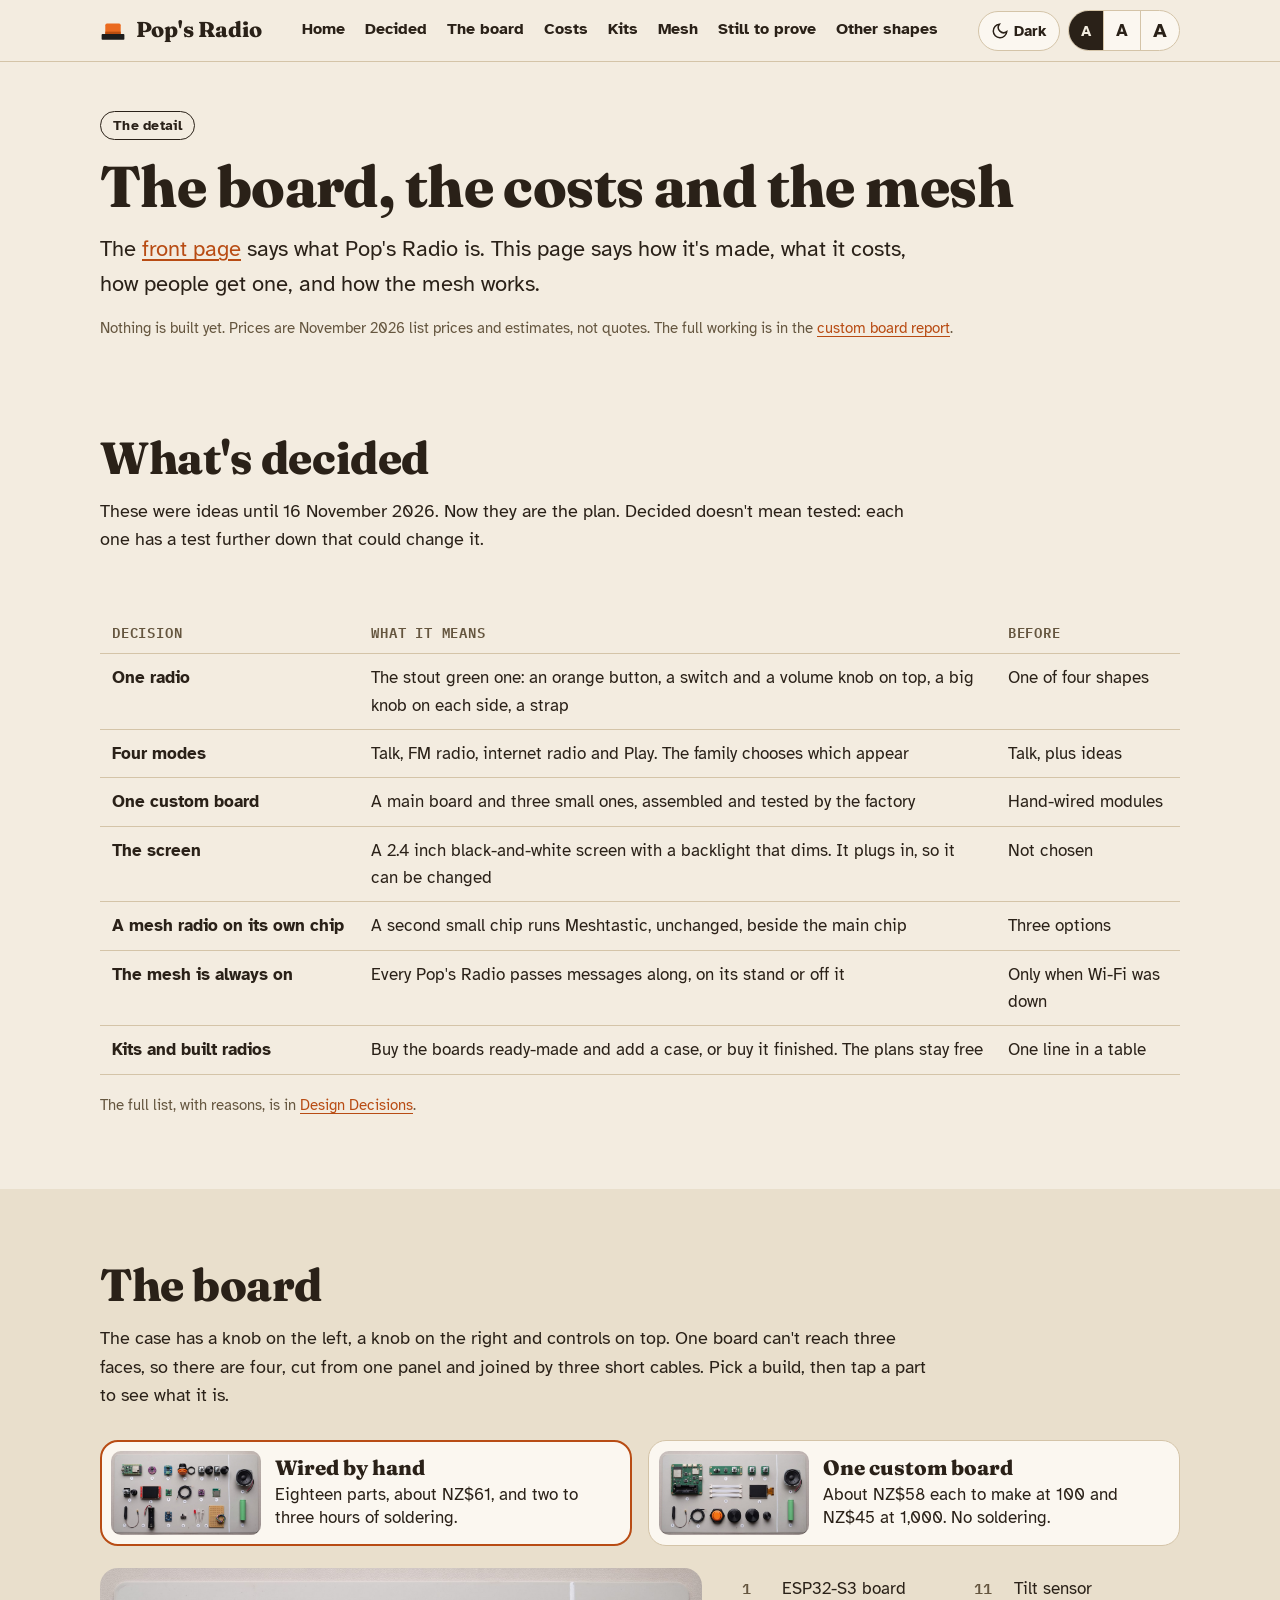
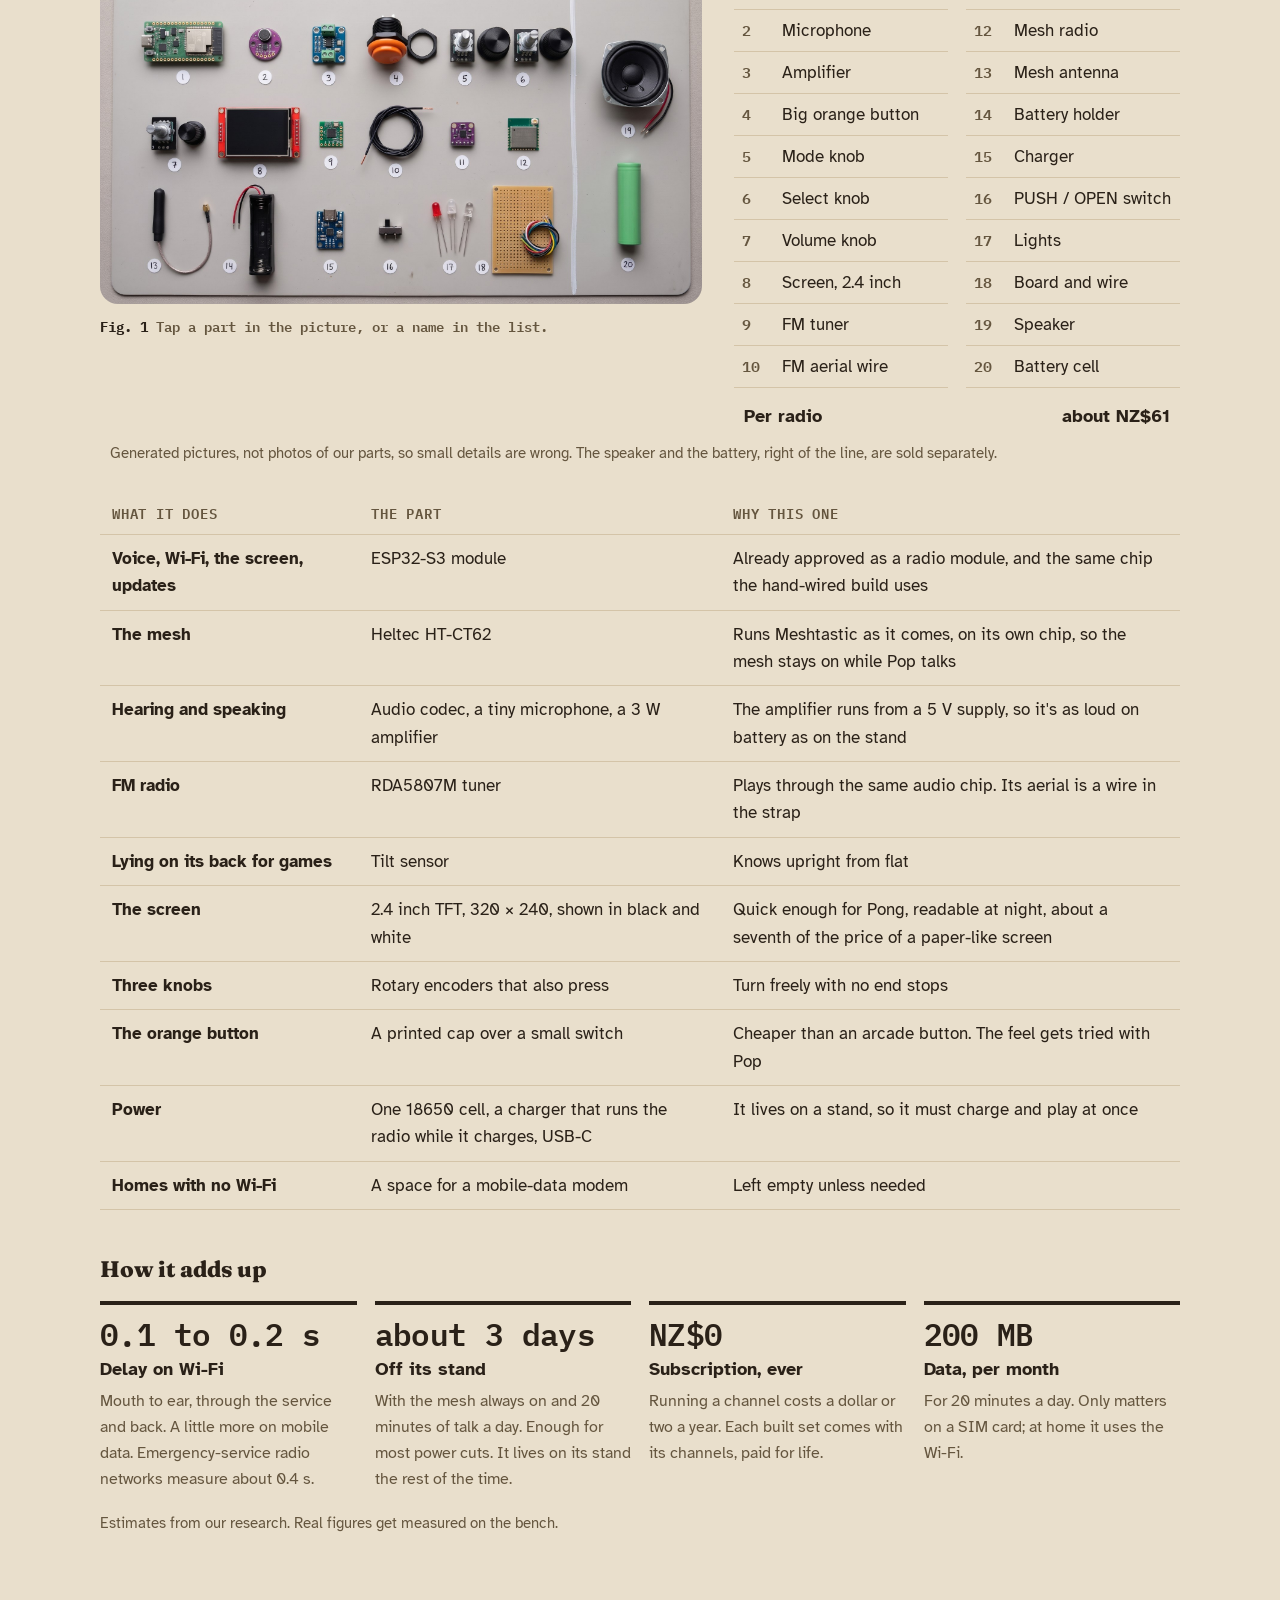
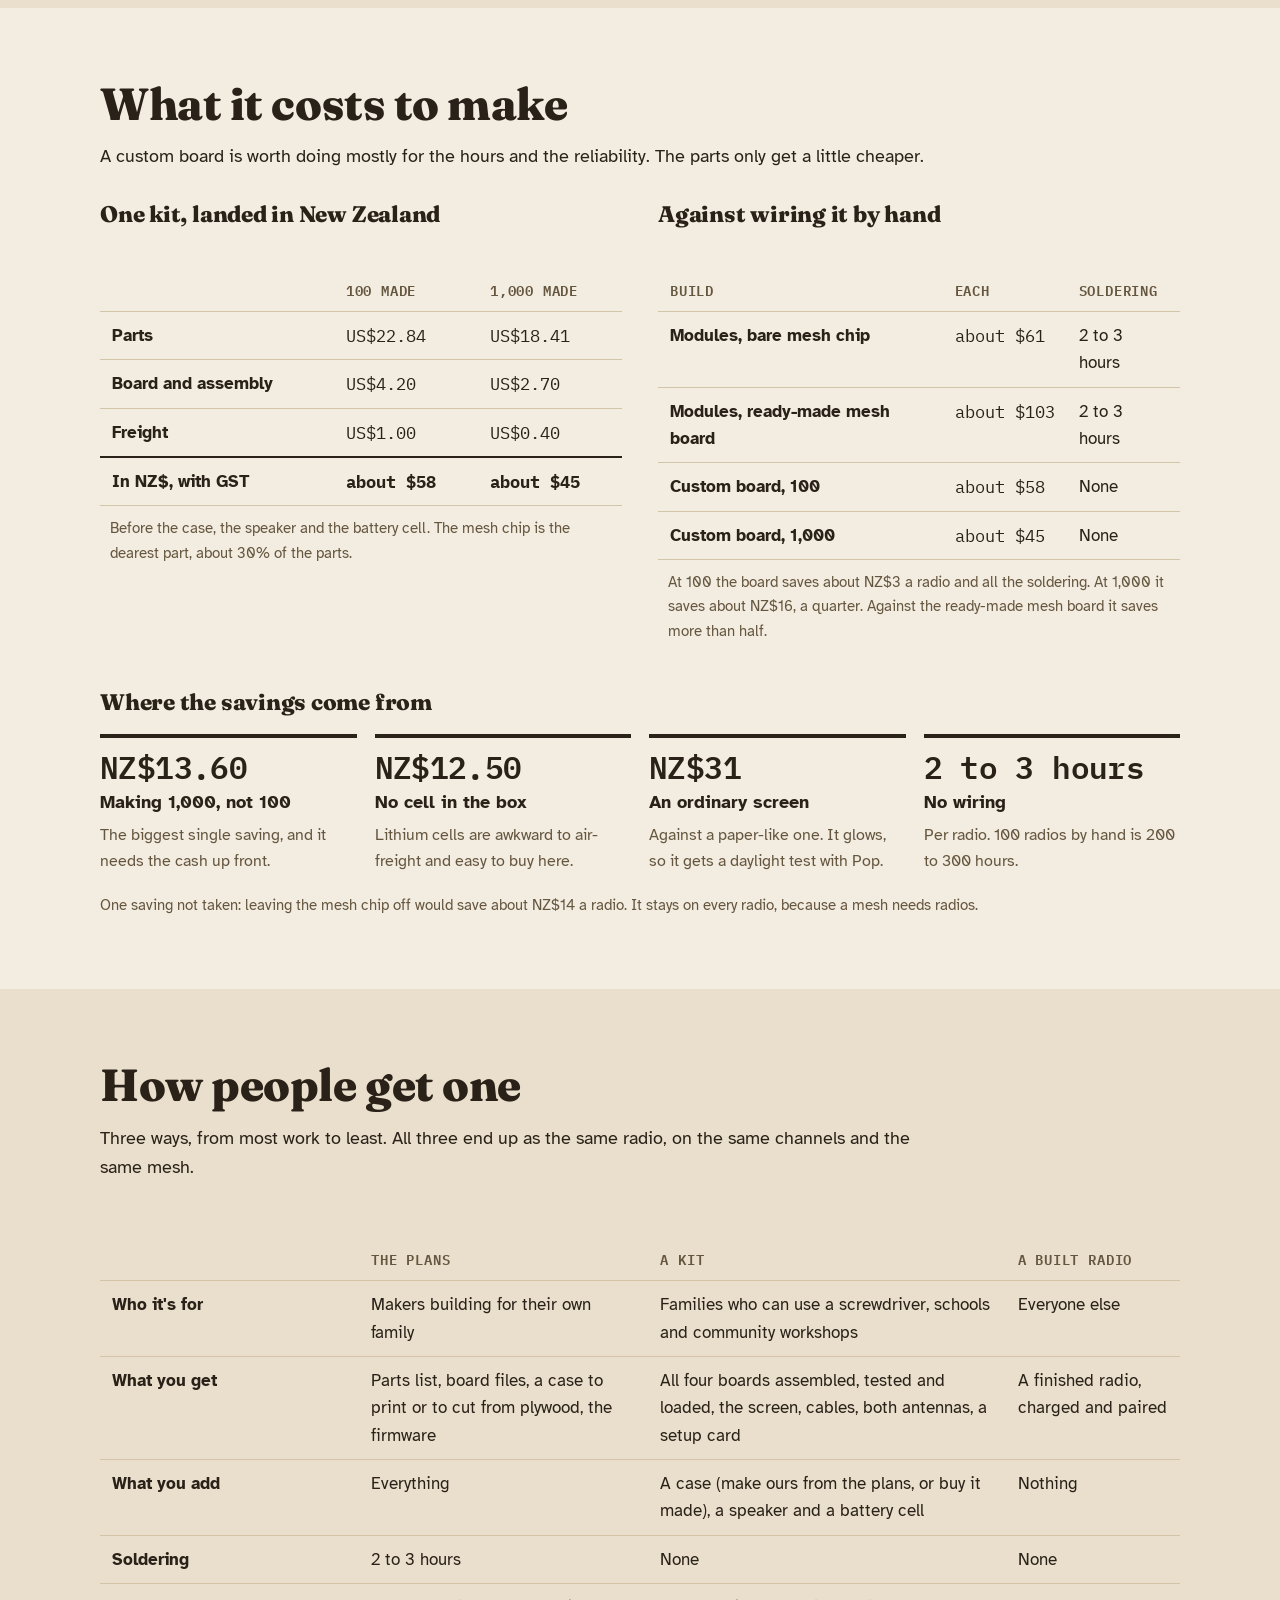
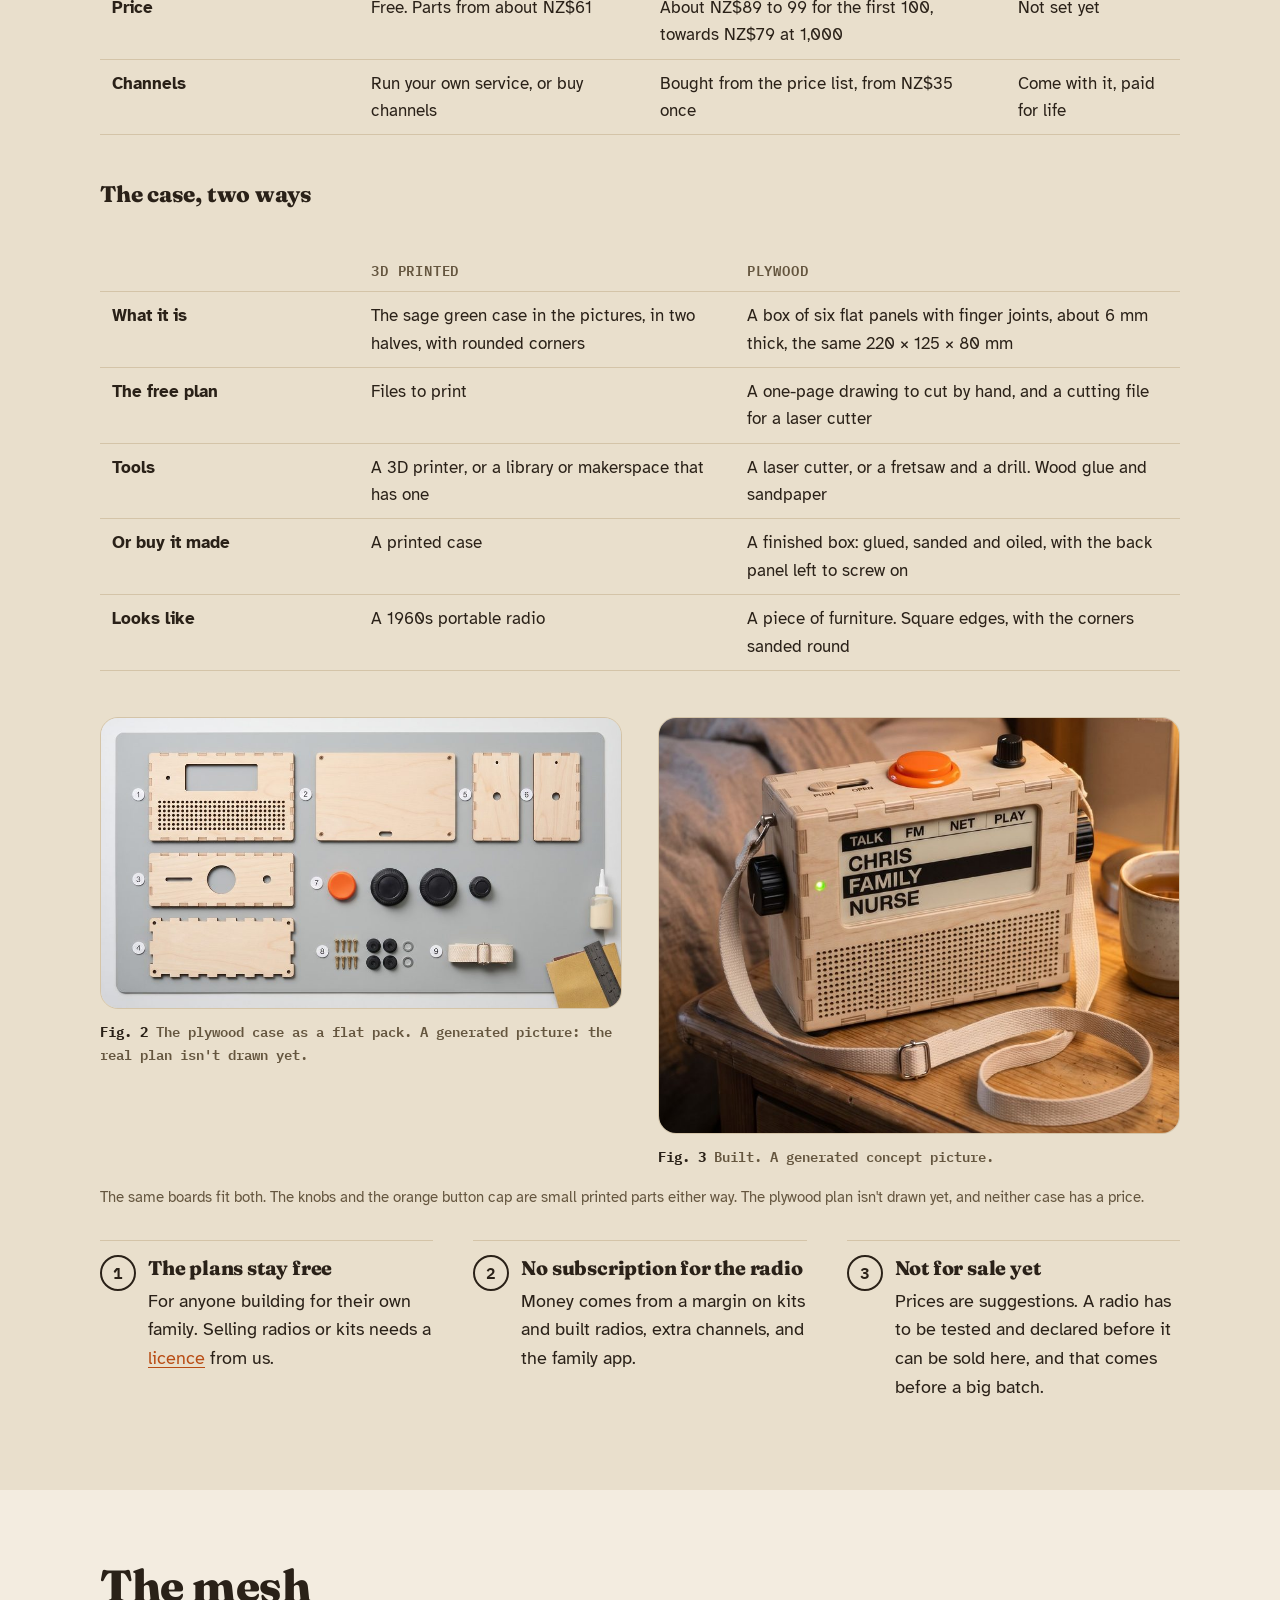
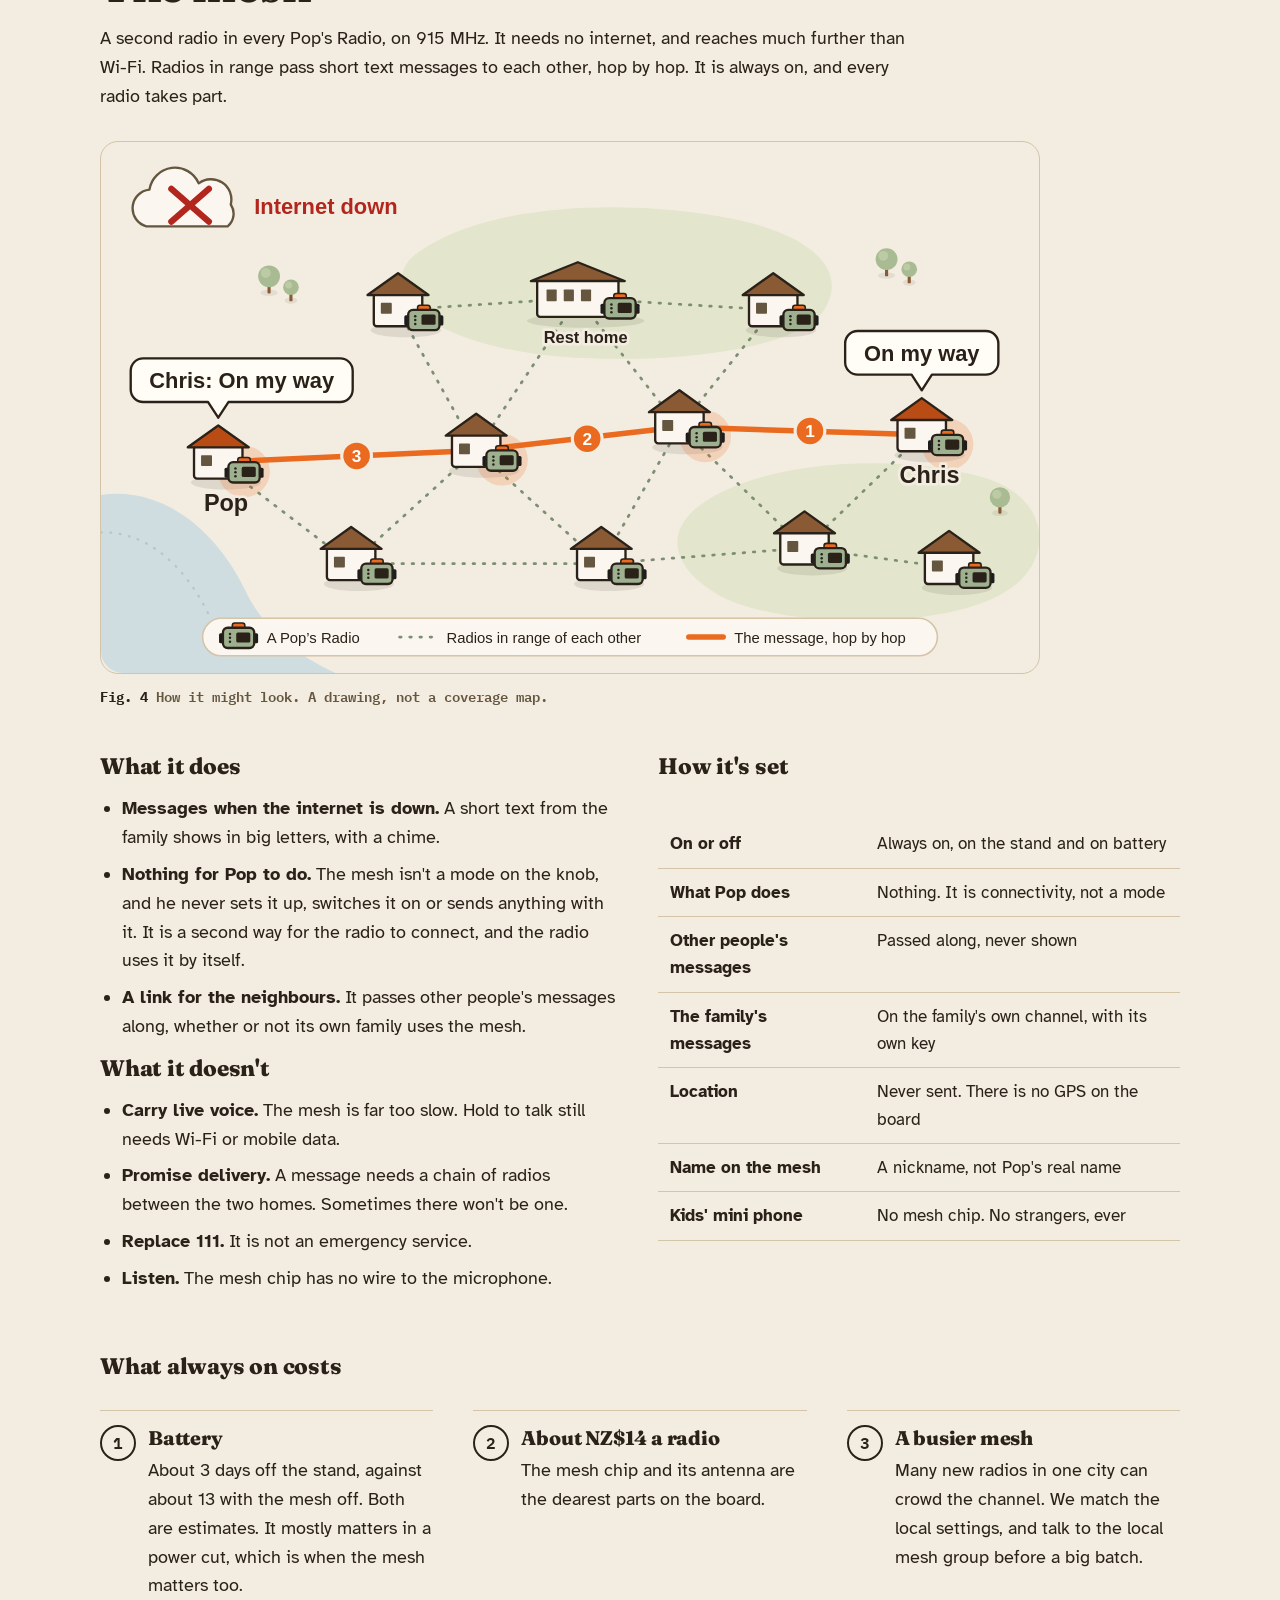
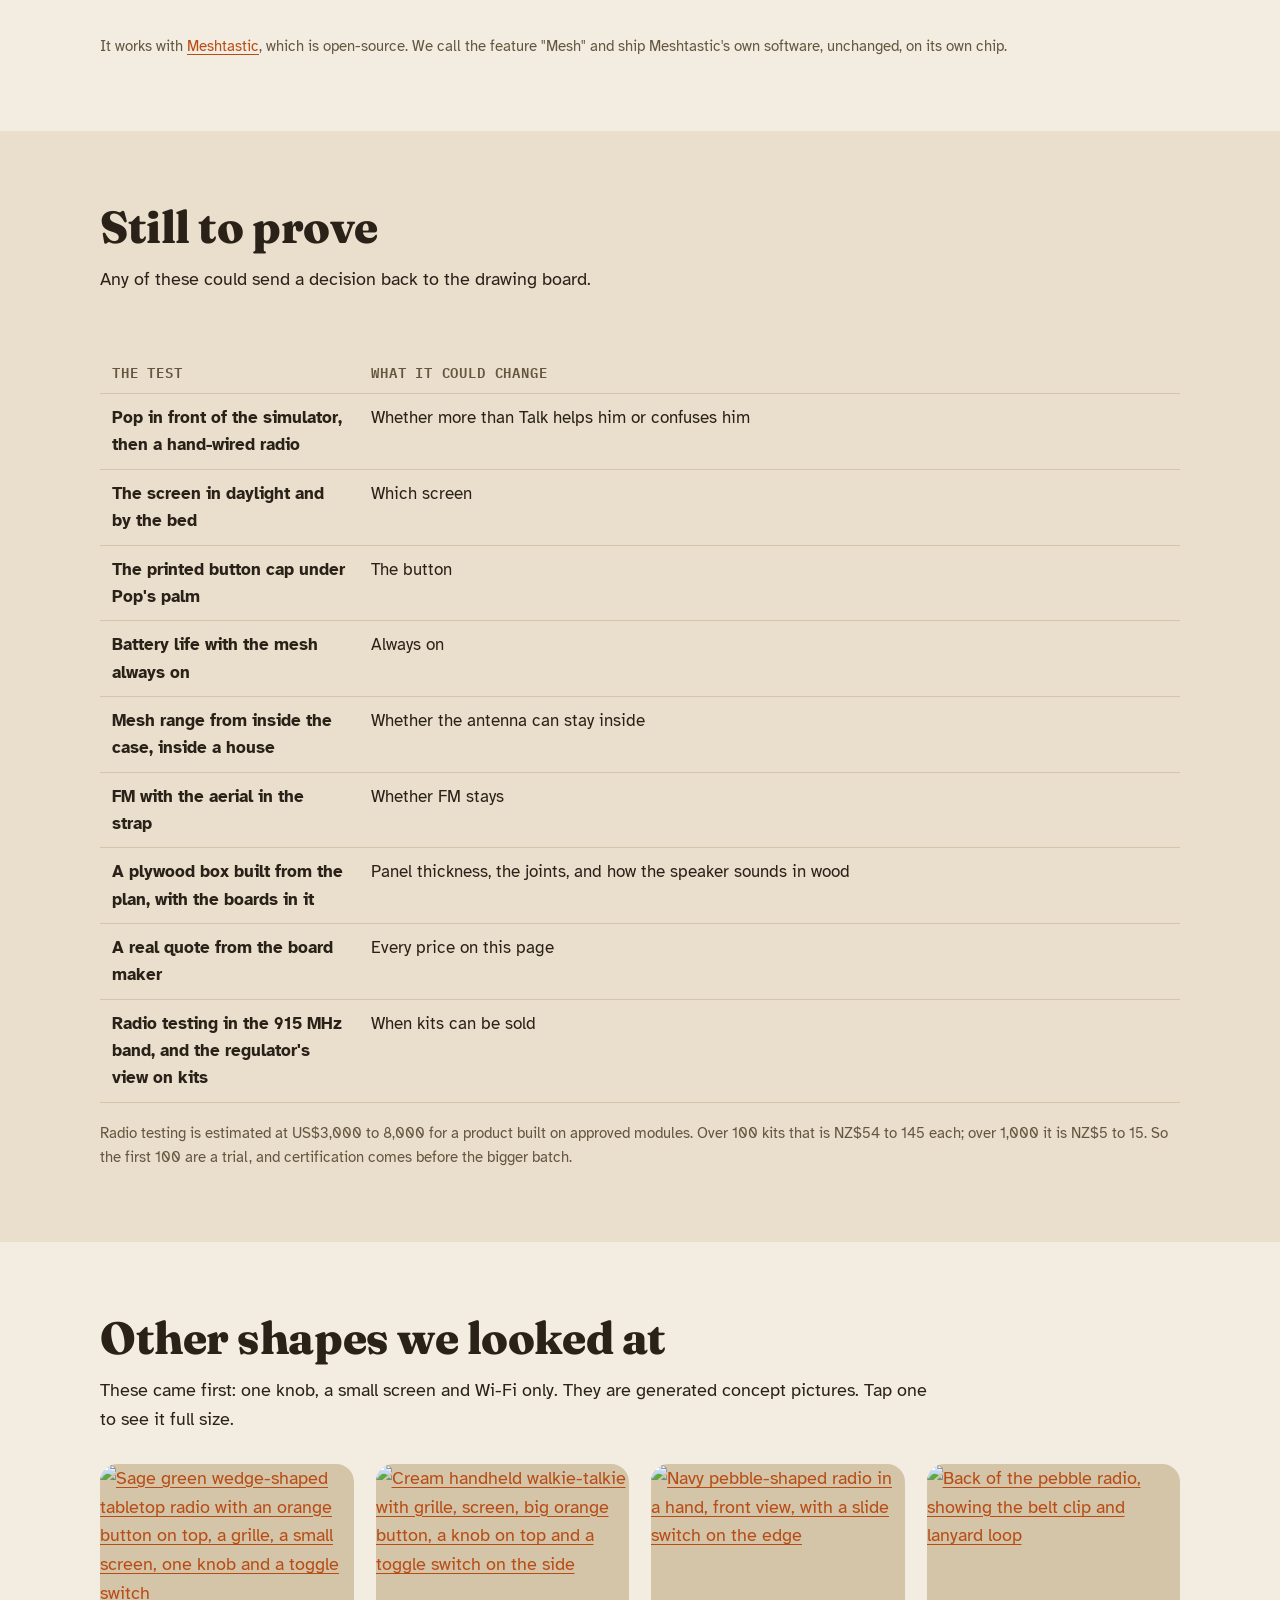
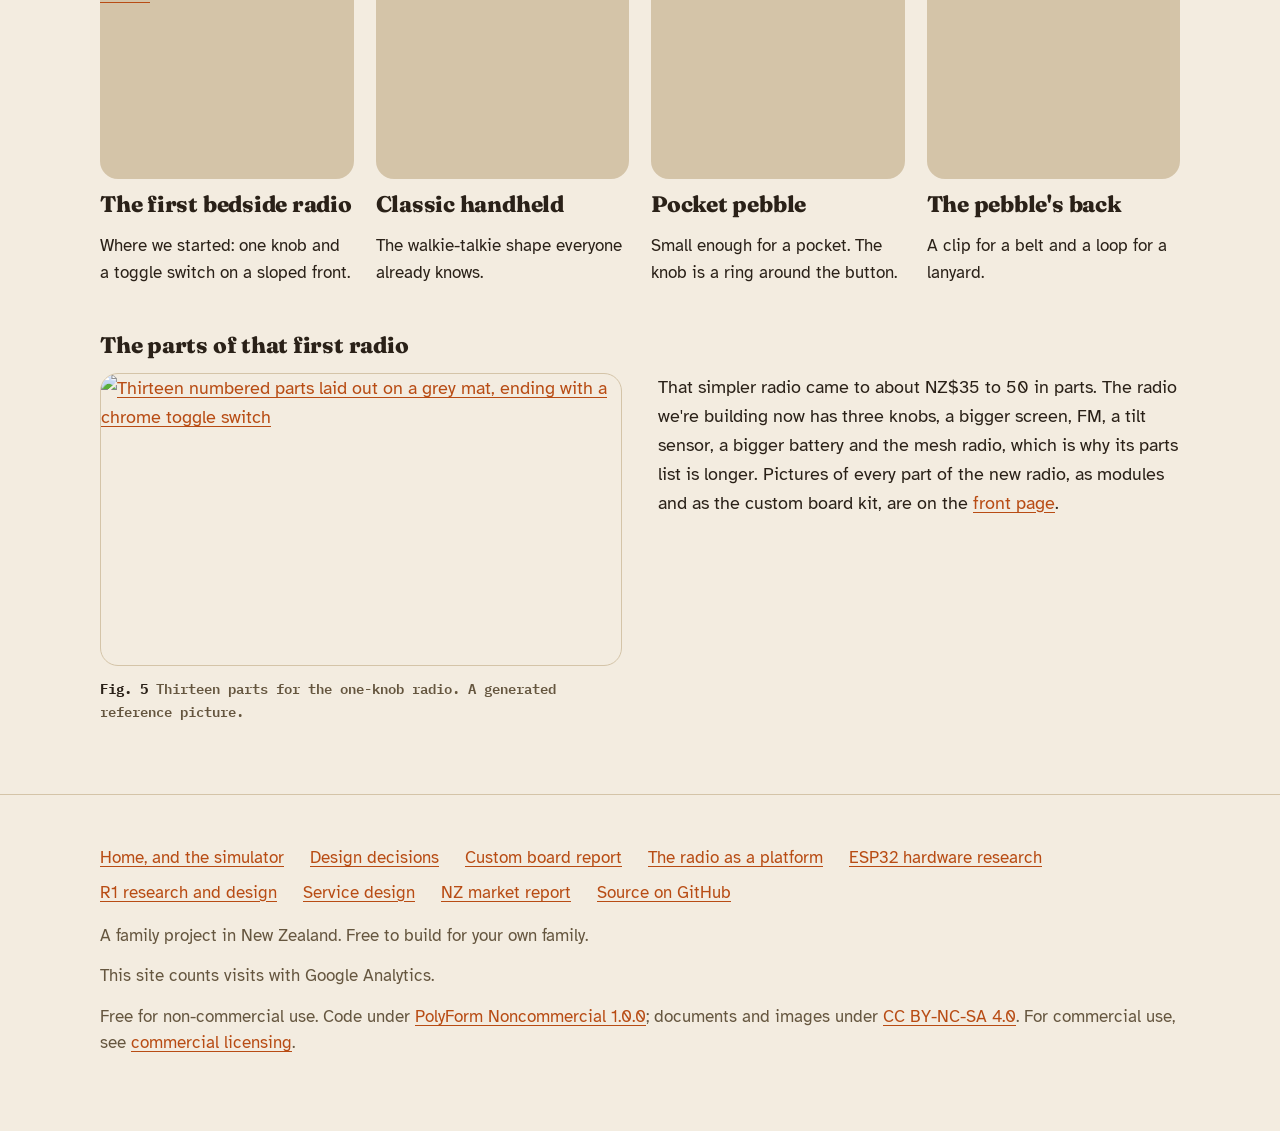
==== build.html @ 2be89b7b "README: use the new parts pictures. Mark: the button goes down Show the module build and the custom " ====
<!doctype html>
<html lang="en-NZ">
<head>
<meta charset="utf-8">
<meta name="viewport" content="width=device-width, initial-scale=1">
<title>Pop's Radio: the board, the costs and the mesh</title>
<meta name="description" content="How Pop's Radio is built: one custom board, what it costs at 100 and 1,000, kits and built radios, and the always-on mesh that passes messages when the internet is down.">
<link rel="icon" type="image/svg+xml" href="images/favicon.svg">
<link rel="apple-touch-icon" href="images/apple-touch-icon.png">
<link rel="canonical" href="https://popsradio.chrisbarlow.nz/build.html">
<meta property="og:type" content="website">
<meta property="og:site_name" content="Pop's Radio">
<meta property="og:title" content="Pop\'s Radio: the board, the costs and the mesh">
<meta property="og:description" content="How Pop's Radio is built: one custom board, what it costs at 100 and 1,000, kits and built radios, and the always-on mesh that passes messages when the internet is down.">
<meta property="og:url" content="https://popsradio.chrisbarlow.nz/build.html">
<meta property="og:image" content="https://popsradio.chrisbarlow.nz/images/social-preview.jpg">
<meta property="og:image:secure_url" content="https://popsradio.chrisbarlow.nz/images/social-preview.jpg">
<meta property="og:image:type" content="image/jpeg">
<meta property="og:image:width" content="1200">
<meta property="og:image:height" content="630">
<meta property="og:image:alt" content="A sage green radio with a big orange button on top, on a bedside table, beside the words Hold to talk. Let go to listen.">
<meta property="og:locale" content="en_NZ">
<meta name="twitter:card" content="summary_large_image">
<meta name="twitter:title" content="Pop\'s Radio: the board, the costs and the mesh">
<meta name="twitter:description" content="How Pop's Radio is built: one custom board, what it costs at 100 and 1,000, kits and built radios, and the always-on mesh that passes messages when the internet is down.">
<meta name="twitter:image" content="https://popsradio.chrisbarlow.nz/images/social-preview.jpg">
<script>
/* Apply saved look before the page draws, so it doesn't flash. */
(function () {
  var r = document.documentElement;
  try {
    var t = localStorage.getItem("wt-theme"), z = localStorage.getItem("wt-size");
    if (t) r.dataset.theme = t;
    if (z) r.dataset.size = z;
  } catch (e) {}
})();
</script>
<!-- Google tag: counts visits, and which parts of the simulator get used -->
<script async src="https://www.googletagmanager.com/gtag/js?id=G-KL1QLNWTNE"></script>
<script>
  window.dataLayer = window.dataLayer || [];
  function gtag(){dataLayer.push(arguments);}
  gtag('js', new Date());
  gtag('config', 'G-KL1QLNWTNE');
</script>
<link rel="preconnect" href="https://fonts.googleapis.com">
<link rel="preconnect" href="https://fonts.gstatic.com" crossorigin>
<link href="https://fonts.googleapis.com/css2?family=Atkinson+Hyperlegible:ital,wght@0,400;0,700;1,400&family=Fraunces:ital,opsz,wght@0,9..144,600;0,9..144,800;1,9..144,600&family=IBM+Plex+Mono:wght@500;600&display=swap" rel="stylesheet">
<link rel="stylesheet" href="site.css">
</head>
<body>

<header class="top">
  <div class="wrap">
    <a class="mark" href="index.html"><svg viewBox="0 0 64 64" aria-hidden="true"><g class="cap"><path d="M13 44V20a4 4 0 0 1 4-4h30a4 4 0 0 1 4 4v24z" fill="#ea6a1f"/><path d="M13 36h38v8H13z" fill="#b84d10"/></g><rect x="4" y="42" width="56" height="14" rx="2" fill="#1d1d1d"/></svg>Pop's Radio</a>
    <nav class="nav" aria-label="On this page">
      <a href="index.html">Home</a>
      <a href="#decided">Decided</a>
      <a href="#board">The board</a>
      <a href="#costs">Costs</a>
      <a href="#kits">Kits</a>
      <a href="#mesh">Mesh</a>
      <a href="#prove">Still to prove</a>
      <a href="#shapes">Other shapes</a>
    </nav>
    <div class="controls">
      <div class="seg" role="group" aria-label="Light or dark">
        <button type="button" id="themeBtn" aria-label="Switch to dark"><svg class="icon" viewBox="0 0 24 24" fill="none" stroke="currentColor" stroke-width="2" stroke-linecap="round"><path id="themeIcon" d="M21 12.8A9 9 0 1 1 11.2 3a7 7 0 0 0 9.8 9.8z"/></svg> <span id="themeLbl">Dark</span></button>
      </div>
      <div class="seg" role="group" aria-label="Text size">
        <button type="button" data-set-size="0" aria-label="Normal text">A</button>
        <button type="button" data-set-size="1" aria-label="Large text" class="a2">A</button>
        <button type="button" data-set-size="2" aria-label="Largest text" class="a3">A</button>
      </div>
    </div>
  </div>
</header>

<main>

<div class="wrap page-head">
  <span class="tag">The detail</span>
  <h1>The board, the costs and the mesh</h1>
  <p class="lede">The <a href="index.html">front page</a> says what Pop's Radio is. This page says how it's made, what it costs, how people get one, and how the mesh works.</p>
  <p class="small muted">Nothing is built yet. Prices are November 2026 list prices and estimates, not quotes. The full working is in the <a href="https://github.com/cgbarlow/popsradio/blob/main/reports/Custom%20PCB%20and%20cost-down.md">custom board report</a>.</p>
</div>

<!-- Decided -->
<section id="decided">
  <div class="wrap">
    <div class="section-head">
      <h2>What's decided</h2>
      <p>These were ideas until 16 November 2026. Now they are the plan. Decided doesn't mean tested: each one has a test further down that could change it.</p>
    </div>
    <div class="scroll">
      <table class="cmp">
        <thead><tr><th>Decision</th><th>What it means</th><th>Before</th></tr></thead>
        <tbody>
          <tr><td>One radio</td><td>The stout green one: an orange button, a switch and a volume knob on top, a big knob on each side, a strap</td><td>One of four shapes</td></tr>
          <tr><td>Four modes</td><td>Talk, FM radio, internet radio and Play. The family chooses which appear</td><td>Talk, plus ideas</td></tr>
          <tr><td>One custom board</td><td>A main board and three small ones, assembled and tested by the factory</td><td>Hand-wired modules</td></tr>
          <tr><td>The screen</td><td>A 2.4 inch black-and-white screen with a backlight that dims. It plugs in, so it can be changed</td><td>Not chosen</td></tr>
          <tr><td>A mesh radio on its own chip</td><td>A second small chip runs Meshtastic, unchanged, beside the main chip</td><td>Three options</td></tr>
          <tr><td>The mesh is always on</td><td>Every Pop's Radio passes messages along, on its stand or off it</td><td>Only when Wi-Fi was down</td></tr>
          <tr><td>Kits and built radios</td><td>Buy the boards ready-made and add a case, or buy it finished. The plans stay free</td><td>One line in a table</td></tr>
        </tbody>
      </table>
    </div>
    <p class="small muted aside">The full list, with reasons, is in <a href="https://github.com/cgbarlow/popsradio/blob/main/Design%20Decisions.md">Design Decisions</a>.</p>
  </div>
</section>

<!-- The board -->
<section class="alt" id="board">
  <div class="wrap">
    <div class="section-head">
      <h2>The board</h2>
      <p>The case has a knob on the left, a knob on the right and controls on top. One board can't reach three faces, so there are four, cut from one panel and joined by three short cables. Pick a build, then tap a part to see what it is.</p>
    </div>
    <div class="buildtabs" id="parts" role="group" aria-label="Which build">
      <button type="button" data-build="modules" aria-pressed="true">
        <img src="images/parts-modules_sml.jpg" alt="" width="1000" height="558">
        <span><b>Wired by hand</b>Eighteen parts, about NZ$61, and two to three hours of soldering.</span>
      </button>
      <button type="button" data-build="board" aria-pressed="false">
        <img src="images/parts-custom-board_sml.jpg" alt="" width="1000" height="558" loading="lazy">
        <span><b>One custom board</b>About NZ$58 each to make at 100 and NZ$45 at 1,000. No soldering.</span>
      </button>
    </div>
    <div class="inside">
      <div>
        <div class="photo" id="photo">
          <img id="photoImg" src="images/parts-modules.jpg" alt="Eighteen numbered hobby parts laid out on a grey mat, with a speaker and a battery set apart on the right." width="2000" height="1116">
          <div class="ring" id="ring"></div>
        </div>
        <p class="fig" id="partNote" aria-live="polite"><b>Fig. 1</b> Tap a part in the picture, or a name in the list.</p>
      </div>
      <div>
        <ol class="partlist" id="bom"></ol>
        <div class="total"><span id="partTotalK">Per radio</span><span id="partTotalV">about NZ$61</span></div>
      </div>
    </div>
    <p class="small muted fineprint">Generated pictures, not photos of our parts, so small details are wrong. The speaker and the battery, right of the line, are sold separately.</p>
    <div class="scroll">
      <table class="cmp">
        <thead><tr><th>What it does</th><th>The part</th><th>Why this one</th></tr></thead>
        <tbody>
          <tr><td>Voice, Wi-Fi, the screen, updates</td><td>ESP32-S3 module</td><td>Already approved as a radio module, and the same chip the hand-wired build uses</td></tr>
          <tr><td>The mesh</td><td>Heltec HT-CT62</td><td>Runs Meshtastic as it comes, on its own chip, so the mesh stays on while Pop talks</td></tr>
          <tr><td>Hearing and speaking</td><td>Audio codec, a tiny microphone, a 3 W amplifier</td><td>The amplifier runs from a 5 V supply, so it's as loud on battery as on the stand</td></tr>
          <tr><td>FM radio</td><td>RDA5807M tuner</td><td>Plays through the same audio chip. Its aerial is a wire in the strap</td></tr>
          <tr><td>Lying on its back for games</td><td>Tilt sensor</td><td>Knows upright from flat</td></tr>
          <tr><td>The screen</td><td>2.4 inch TFT, 320 × 240, shown in black and white</td><td>Quick enough for Pong, readable at night, about a seventh of the price of a paper-like screen</td></tr>
          <tr><td>Three knobs</td><td>Rotary encoders that also press</td><td>Turn freely with no end stops</td></tr>
          <tr><td>The orange button</td><td>A printed cap over a small switch</td><td>Cheaper than an arcade button. The feel gets tried with Pop</td></tr>
          <tr><td>Power</td><td>One 18650 cell, a charger that runs the radio while it charges, USB-C</td><td>It lives on a stand, so it must charge and play at once</td></tr>
          <tr><td>Homes with no Wi-Fi</td><td>A space for a mobile-data modem</td><td>Left empty unless needed</td></tr>
        </tbody>
      </table>
    </div>
    <h3 class="sub">How it adds up</h3>
    <div class="stats">
      <div class="stat"><div class="n">0.1 to 0.2 s</div><div class="k">Delay on Wi-Fi</div><p>Mouth to ear, through the service and back. A little more on mobile data. Emergency-service radio networks measure about 0.4 s.</p></div>
      <div class="stat"><div class="n">about 3 days</div><div class="k">Off its stand</div><p>With the mesh always on and 20 minutes of talk a day. Enough for most power cuts. It lives on its stand the rest of the time.</p></div>
      <div class="stat"><div class="n">NZ$0</div><div class="k">Subscription, ever</div><p>Running a channel costs a dollar or two a year. Each built set comes with its channels, paid for life.</p></div>
      <div class="stat"><div class="n">200 MB</div><div class="k">Data, per month</div><p>For 20 minutes a day. Only matters on a SIM card; at home it uses the Wi-Fi.</p></div>
    </div>
    <p class="small muted aside">Estimates from our research. Real figures get measured on the bench.</p>
  </div>
</section>

<!-- Costs -->
<section id="costs">
  <div class="wrap">
    <div class="section-head">
      <h2>What it costs to make</h2>
      <p>A custom board is worth doing mostly for the hours and the reliability. The parts only get a little cheaper.</p>
    </div>
    <div class="two">
      <div>
        <h3>One kit, landed in New Zealand</h3>
        <div class="scroll">
          <table class="cmp tight">
            <thead><tr><th></th><th>100 made</th><th>1,000 made</th></tr></thead>
            <tbody>
              <tr><td>Parts</td><td class="num">US$22.84</td><td class="num">US$18.41</td></tr>
              <tr><td>Board and assembly</td><td class="num">US$4.20</td><td class="num">US$2.70</td></tr>
              <tr><td>Freight</td><td class="num">US$1.00</td><td class="num">US$0.40</td></tr>
              <tr class="sum"><td>In NZ$, with GST</td><td class="num">about $58</td><td class="num">about $45</td></tr>
            </tbody>
          </table>
        </div>
        <p class="small muted fineprint">Before the case, the speaker and the battery cell. The mesh chip is the dearest part, about 30% of the parts.</p>
      </div>
      <div>
        <h3>Against wiring it by hand</h3>
        <div class="scroll">
          <table class="cmp tight">
            <thead><tr><th>Build</th><th>Each</th><th>Soldering</th></tr></thead>
            <tbody>
              <tr><td>Modules, bare mesh chip</td><td class="num">about $61</td><td>2 to 3 hours</td></tr>
              <tr><td>Modules, ready-made mesh board</td><td class="num">about $103</td><td>2 to 3 hours</td></tr>
              <tr><td>Custom board, 100</td><td class="num">about $58</td><td>None</td></tr>
              <tr><td>Custom board, 1,000</td><td class="num">about $45</td><td>None</td></tr>
            </tbody>
          </table>
        </div>
        <p class="small muted fineprint">At 100 the board saves about NZ$3 a radio and all the soldering. At 1,000 it saves about NZ$16, a quarter. Against the ready-made mesh board it saves more than half.</p>
      </div>
    </div>
    <h3 class="sub">Where the savings come from</h3>
    <div class="stats">
      <div class="stat"><div class="n">NZ$13.60</div><div class="k">Making 1,000, not 100</div><p>The biggest single saving, and it needs the cash up front.</p></div>
      <div class="stat"><div class="n">NZ$12.50</div><div class="k">No cell in the box</div><p>Lithium cells are awkward to air-freight and easy to buy here.</p></div>
      <div class="stat"><div class="n">NZ$31</div><div class="k">An ordinary screen</div><p>Against a paper-like one. It glows, so it gets a daylight test with Pop.</p></div>
      <div class="stat"><div class="n">2 to 3 hours</div><div class="k">No wiring</div><p>Per radio. 100 radios by hand is 200 to 300 hours.</p></div>
    </div>
    <p class="small muted aside">One saving not taken: leaving the mesh chip off would save about NZ$14 a radio. It stays on every radio, because a mesh needs radios.</p>
  </div>
</section>

<!-- Kits -->
<section class="alt" id="kits">
  <div class="wrap">
    <div class="section-head">
      <h2>How people get one</h2>
      <p>Three ways, from most work to least. All three end up as the same radio, on the same channels and the same mesh.</p>
    </div>
    <div class="scroll">
      <table class="cmp">
        <thead><tr><th></th><th>The plans</th><th>A kit</th><th>A built radio</th></tr></thead>
        <tbody>
          <tr><td>Who it's for</td><td>Makers building for their own family</td><td>Families who can use a screwdriver, schools and community workshops</td><td>Everyone else</td></tr>
          <tr><td>What you get</td><td>Parts list, board files, a case to print or to cut from plywood, the firmware</td><td>All four boards assembled, tested and loaded, the screen, cables, both antennas, a setup card</td><td>A finished radio, charged and paired</td></tr>
          <tr><td>What you add</td><td>Everything</td><td>A case (make ours from the plans, or buy it made), a speaker and a battery cell</td><td>Nothing</td></tr>
          <tr><td>Soldering</td><td>2 to 3 hours</td><td>None</td><td>None</td></tr>
          <tr><td>Price</td><td>Free. Parts from about NZ$61</td><td>About NZ$89 to 99 for the first 100, towards NZ$79 at 1,000</td><td>Not set yet</td></tr>
          <tr><td>Channels</td><td>Run your own service, or buy channels</td><td>Bought from the price list, from NZ$35 once</td><td>Come with it, paid for life</td></tr>
        </tbody>
      </table>
    </div>
    <h3 class="sub">The case, two ways</h3>
    <div class="scroll">
      <table class="cmp">
        <thead><tr><th></th><th>3D printed</th><th>Plywood</th></tr></thead>
        <tbody>
          <tr><td>What it is</td><td>The sage green case in the pictures, in two halves, with rounded corners</td><td>A box of six flat panels with finger joints, about 6 mm thick, the same 220 × 125 × 80 mm</td></tr>
          <tr><td>The free plan</td><td>Files to print</td><td>A one-page drawing to cut by hand, and a cutting file for a laser cutter</td></tr>
          <tr><td>Tools</td><td>A 3D printer, or a library or makerspace that has one</td><td>A laser cutter, or a fretsaw and a drill. Wood glue and sandpaper</td></tr>
          <tr><td>Or buy it made</td><td>A printed case</td><td>A finished box: glued, sanded and oiled, with the back panel left to screw on</td></tr>
          <tr><td>Looks like</td><td>A 1960s portable radio</td><td>A piece of furniture. Square edges, with the corners sanded round</td></tr>
        </tbody>
      </table>
    </div>
    <div class="two sub">
      <figure>
        <a class="wide" href="images/plywood-plan.jpg"><img src="images/plywood-plan_sml.jpg" alt="The plywood case as a flat pack on a grey mat: a front panel with a wide screen window and a speaker grille, a back panel, a top panel with a slot, a large hole and a small hole, a bottom panel, two side panels, an orange button cap, black knobs, screws, rubber feet, strap rings and a folded strap." loading="lazy" width="1000" height="558"></a>
        <figcaption class="fig"><b>Fig. 2</b> The plywood case as a flat pack. A generated picture: the real plan isn't drawn yet.</figcaption>
      </figure>
      <figure>
        <a class="wide" href="images/plywood-radio.jpg"><img class="crop" src="images/plywood-radio_sml.jpg" alt="The finished plywood radio on a bedside table, with finger joints at every corner and the same controls, screen and strap as the green radio." loading="lazy" width="805" height="999"></a>
        <figcaption class="fig"><b>Fig. 3</b> Built. A generated concept picture.</figcaption>
      </figure>
    </div>
    <p class="small muted aside">The same boards fit both. The knobs and the orange button cap are small printed parts either way. The plywood plan isn't drawn yet, and neither case has a price.</p>
    <div class="notes rules">
      <div><h4>The plans stay free</h4><p>For anyone building for their own family. Selling radios or kits needs a <a href="https://github.com/cgbarlow/popsradio/blob/main/COMMERCIAL.md">licence</a> from us.</p></div>
      <div><h4>No subscription for the radio</h4><p>Money comes from a margin on kits and built radios, extra channels, and the family app.</p></div>
      <div><h4>Not for sale yet</h4><p>Prices are suggestions. A radio has to be tested and declared before it can be sold here, and that comes before a big batch.</p></div>
    </div>
  </div>
</section>

<!-- Mesh -->
<section id="mesh">
  <div class="wrap">
    <div class="section-head">
      <h2>The mesh</h2>
      <p>A second radio in every Pop's Radio, on 915 MHz. It needs no internet, and reaches much further than Wi-Fi. Radios in range pass short text messages to each other, hop by hop. It is always on, and every radio takes part.</p>
    </div>
    <figure>
      <a class="wide" href="images/mesh-map.svg"><img src="images/mesh-map.svg" alt="A simple map of eleven houses, each with a Pop's Radio. Dashed lines join radios in range of each other. With the internet down, the message On my way travels from Chris's house to Pop's house in three hops, through two neighbours' radios, and shows on Pop's radio." loading="lazy" width="1200" height="680"></a>
      <figcaption class="fig"><b>Fig. 4</b> How it might look. A drawing, not a coverage map.</figcaption>
    </figure>
    <div class="two sub">
      <div>
        <h3>What it does</h3>
        <ul class="plain">
          <li><b>Messages when the internet is down.</b> A short text from the family shows in big letters, with a chime.</li>
          <li><b>Nothing for Pop to do.</b> The mesh isn't a mode on the knob, and he never sets it up, switches it on or sends anything with it. It is a second way for the radio to connect, and the radio uses it by itself.</li>
          <li><b>A link for the neighbours.</b> It passes other people's messages along, whether or not its own family uses the mesh.</li>
        </ul>
        <h3>What it doesn't</h3>
        <ul class="plain">
          <li><b>Carry live voice.</b> The mesh is far too slow. Hold to talk still needs Wi-Fi or mobile data.</li>
          <li><b>Promise delivery.</b> A message needs a chain of radios between the two homes. Sometimes there won't be one.</li>
          <li><b>Replace 111.</b> It is not an emergency service.</li>
          <li><b>Listen.</b> The mesh chip has no wire to the microphone.</li>
        </ul>
      </div>
      <div>
        <h3>How it's set</h3>
        <div class="scroll">
          <table class="cmp tight">
            <tbody>
              <tr><td>On or off</td><td>Always on, on the stand and on battery</td></tr>
              <tr><td>What Pop does</td><td>Nothing. It is connectivity, not a mode</td></tr>
              <tr><td>Other people's messages</td><td>Passed along, never shown</td></tr>
              <tr><td>The family's messages</td><td>On the family's own channel, with its own key</td></tr>
              <tr><td>Location</td><td>Never sent. There is no GPS on the board</td></tr>
              <tr><td>Name on the mesh</td><td>A nickname, not Pop's real name</td></tr>
              <tr><td>Kids' mini phone</td><td>No mesh chip. No strangers, ever</td></tr>
            </tbody>
          </table>
        </div>
      </div>
    </div>
    <h3 class="sub">What always on costs</h3>
    <div class="notes rules">
      <div><h4>Battery</h4><p>About 3 days off the stand, against about 13 with the mesh off. Both are estimates. It mostly matters in a power cut, which is when the mesh matters too.</p></div>
      <div><h4>About NZ$14 a radio</h4><p>The mesh chip and its antenna are the dearest parts on the board.</p></div>
      <div><h4>A busier mesh</h4><p>Many new radios in one city can crowd the channel. We match the local settings, and talk to the local mesh group before a big batch.</p></div>
    </div>
    <p class="small muted aside">It works with <a href="https://meshtastic.org/">Meshtastic</a>, which is open-source. We call the feature "Mesh" and ship Meshtastic's own software, unchanged, on its own chip.</p>
  </div>
</section>

<!-- Still to prove -->
<section class="alt" id="prove">
  <div class="wrap">
    <div class="section-head">
      <h2>Still to prove</h2>
      <p>Any of these could send a decision back to the drawing board.</p>
    </div>
    <div class="scroll">
      <table class="cmp">
        <thead><tr><th>The test</th><th>What it could change</th></tr></thead>
        <tbody>
          <tr><td>Pop in front of the simulator, then a hand-wired radio</td><td>Whether more than Talk helps him or confuses him</td></tr>
          <tr><td>The screen in daylight and by the bed</td><td>Which screen</td></tr>
          <tr><td>The printed button cap under Pop's palm</td><td>The button</td></tr>
          <tr><td>Battery life with the mesh always on</td><td>Always on</td></tr>
          <tr><td>Mesh range from inside the case, inside a house</td><td>Whether the antenna can stay inside</td></tr>
          <tr><td>FM with the aerial in the strap</td><td>Whether FM stays</td></tr>
          <tr><td>A plywood box built from the plan, with the boards in it</td><td>Panel thickness, the joints, and how the speaker sounds in wood</td></tr>
          <tr><td>A real quote from the board maker</td><td>Every price on this page</td></tr>
          <tr><td>Radio testing in the 915 MHz band, and the regulator's view on kits</td><td>When kits can be sold</td></tr>
        </tbody>
      </table>
    </div>
    <p class="small muted aside">Radio testing is estimated at US$3,000 to 8,000 for a product built on approved modules. Over 100 kits that is NZ$54 to 145 each; over 1,000 it is NZ$5 to 15. So the first 100 are a trial, and certification comes before the bigger batch.</p>
  </div>
</section>

<!-- Other shapes -->
<section id="shapes">
  <div class="wrap">
    <div class="section-head">
      <h2>Other shapes we looked at</h2>
      <p>These came first: one knob, a small screen and Wi-Fi only. They are generated concept pictures. Tap one to see it full size.</p>
    </div>
    <div class="shapes four">
      <figure class="shape">
        <a href="images/bedside-radio.jpg"><div class="pic"><img src="images/bedside-radio_sml.jpg" alt="Sage green wedge-shaped tabletop radio with an orange button on top, a grille, a small screen, one knob and a toggle switch" loading="lazy" width="805" height="1000"></div></a>
        <figcaption><h3>The first bedside radio</h3><p>Where we started: one knob and a toggle switch on a sloped front.</p></figcaption>
      </figure>
      <figure class="shape">
        <a href="images/classic-handheld.jpg"><div class="pic"><img src="images/classic-handheld_sml.jpg" alt="Cream handheld walkie-talkie with grille, screen, big orange button, a knob on top and a toggle switch on the side" loading="lazy" width="805" height="1000"></div></a>
        <figcaption><h3>Classic handheld</h3><p>The walkie-talkie shape everyone already knows.</p></figcaption>
      </figure>
      <figure class="shape">
        <a href="images/pocket-pebble-front.jpg"><div class="pic"><img src="images/pocket-pebble-front_sml.jpg" alt="Navy pebble-shaped radio in a hand, front view, with a slide switch on the edge" loading="lazy" width="805" height="1000"></div></a>
        <figcaption><h3>Pocket pebble</h3><p>Small enough for a pocket. The knob is a ring around the button.</p></figcaption>
      </figure>
      <figure class="shape">
        <a href="images/pocket-pebble-back.jpg"><div class="pic"><img src="images/pocket-pebble-back_sml.jpg" alt="Back of the pebble radio, showing the belt clip and lanyard loop" loading="lazy" width="805" height="1000"></div></a>
        <figcaption><h3>The pebble's back</h3><p>A clip for a belt and a loop for a lanyard.</p></figcaption>
      </figure>
    </div>
    <h3 class="sub">The parts of that first radio</h3>
    <div class="two">
      <figure>
        <a class="wide" href="images/parts-layout.jpg"><img src="images/parts-layout_sml.jpg" alt="Thirteen numbered parts laid out on a grey mat, ending with a chrome toggle switch" loading="lazy" width="1000" height="558"></a>
        <figcaption class="fig"><b>Fig. 5</b> Thirteen parts for the one-knob radio. A generated reference picture.</figcaption>
      </figure>
      <p>That simpler radio came to about NZ$35 to 50 in parts. The radio we're building now has three knobs, a bigger screen, FM, a tilt sensor, a bigger battery and the mesh radio, which is why its parts list is longer. Pictures of every part of the new radio, as modules and as the custom board kit, are on the <a href="index.html#inside">front page</a>.</p>
    </div>
  </div>
</section>

</main>

<footer>
  <div class="wrap">
    <ul>
      <li><a href="index.html">Home, and the simulator</a></li>
      <li><a href="https://github.com/cgbarlow/popsradio/blob/main/Design%20Decisions.md">Design decisions</a></li>
      <li><a href="https://github.com/cgbarlow/popsradio/blob/main/reports/Custom%20PCB%20and%20cost-down.md">Custom board report</a></li>
      <li><a href="https://github.com/cgbarlow/popsradio/blob/main/Pop's%20Radio%20as%20a%20Platform.md">The radio as a platform</a></li>
      <li><a href="https://github.com/cgbarlow/popsradio/blob/main/Walkie-Talkie%20Beyond%20the%20R1%20Minimum%20Hardware.md">ESP32 hardware research</a></li>
      <li><a href="https://github.com/cgbarlow/popsradio/blob/main/Rabbit%20R1%20Walkie-Talkie%20Research%20and%20Design.md">R1 research and design</a></li>
      <li><a href="https://github.com/cgbarlow/popsradio/blob/main/Walkie-Talkie%20Service%20Design.md">Service design</a></li>
      <li><a href="https://github.com/cgbarlow/popsradio/blob/main/reports/NZ%20addressable%20market%20and%20opportunities.md">NZ market report</a></li>
      <li><a href="https://github.com/cgbarlow/popsradio">Source on GitHub</a></li>
    </ul>
    <p>A family project in New Zealand. Free to build for your own family.</p>
    <p>This site counts visits with Google Analytics.</p>
    <p>Free for non-commercial use. Code under <a href="https://github.com/cgbarlow/popsradio/blob/main/LICENSE">PolyForm Noncommercial 1.0.0</a>; documents and images under <a href="https://creativecommons.org/licenses/by-nc-sa/4.0/">CC BY-NC-SA 4.0</a>. For commercial use, see <a href="https://github.com/cgbarlow/popsradio/blob/main/COMMERCIAL.md">commercial licensing</a>.</p>
  </div>
</footer>

<script>
const $ = id => document.getElementById(id);
const root = document.documentElement;
function save(k, v) { try { localStorage.setItem(k, v); } catch (e) {} }
function isDark() { return root.dataset.theme ? root.dataset.theme === "dark" : matchMedia("(prefers-color-scheme: dark)").matches; }
function paintControls() {
  const sz = root.dataset.size || "0";
  document.querySelectorAll("[data-set-size]").forEach(b => b.setAttribute("aria-pressed", String(b.dataset.setSize === sz)));
  const d = isDark();
  $("themeLbl").textContent = d ? "Light" : "Dark";
  $("themeBtn").setAttribute("aria-label", d ? "Switch to light" : "Switch to dark");
  $("themeIcon").setAttribute("d", d
    ? "M12 4V2M12 22v-2M4 12H2M22 12h-2M5.6 5.6 4.2 4.2M19.8 19.8l-1.4-1.4M5.6 18.4l-1.4 1.4M19.8 4.2l-1.4 1.4M12 17a5 5 0 1 0 0-10 5 5 0 0 0 0 10z"
    : "M21 12.8A9 9 0 1 1 11.2 3a7 7 0 0 0 9.8 9.8z");
}
document.querySelectorAll("[data-set-size]").forEach(b => b.addEventListener("click", () => { root.dataset.size = b.dataset.setSize; save("wt-size", b.dataset.setSize); paintControls(); }));
$("themeBtn").addEventListener("click", () => { const t = isDark() ? "light" : "dark"; root.dataset.theme = t; save("wt-theme", t); paintControls(); });
matchMedia("(prefers-color-scheme: dark)").addEventListener("change", paintControls);
paintControls();

/* ---------- The mark: its orange button goes down when pressed ---------- */
(function () {
  const m = document.querySelector(".mark"); let t;
  const down = () => { clearTimeout(t); m.classList.add("pressed"); };
  const up = () => { clearTimeout(t); t = setTimeout(() => m.classList.remove("pressed"), 160); };
  m.addEventListener("pointerdown", down);
  ["pointerup", "pointerleave", "pointercancel"].forEach(e => m.addEventListener(e, up));
  m.addEventListener("click", () => { down(); up(); });
})();

function track(name, params) { try { gtag("event", name, params || {}); } catch (e) {} }

/* ---------- Parts: tap a part in the picture, or a name in the list ---------- */
const PARTS = {
 "modules": {
  "title": "Wired by hand, from modules",
  "img": "images/parts-modules.jpg",
  "note": "Eighteen parts, about NZ$61, and two to three hours of soldering.",
  "items": [[ 13.9, 21.8, 16.5, 17.9, "ESP32-S3 board", "The brain: Wi-Fi, voice, encryption, the screen and games"],[ 27.4, 22.0, 8.5, 15.2, "Microphone", "Hears you"],[ 38.0, 22.8, 9.0, 17.0, "Amplifier", "Drives the speaker"],[ 50.2, 23.1, 14.5, 20.6, "Big orange button", "Hold to talk"],[ 63.1, 22.8, 12.5, 17.9, "Mode knob", "Left side. Picks Talk, FM, internet radio or Play"],[ 73.5, 22.8, 13.0, 17.9, "Select knob", "Right side. Picks who, which station or which game"],[ 12.6, 49.1, 12.5, 17.0, "Volume knob", "On top. Louder or quieter"],[ 26.4, 48.9, 16.5, 20.6, "Screen, 2.4 inch", "Names, stations and games, in black and white"],[ 38.4, 49.5, 7.5, 13.4, "FM tuner", "Ordinary FM radio, with no internet"],[ 49.2, 48.8, 14.5, 22.4, "FM aerial wire", "About 75 cm. Runs through the shoulder strap"],[ 60.2, 49.5, 7.5, 13.4, "Tilt sensor", "Knows upright from lying on its back"],[ 70.2, 49.5, 8.5, 16.1, "Mesh radio", "The always-on mesh, on its own chip"],[ 13.5, 78.0, 13.0, 29.6, "Mesh antenna", "For the mesh radio"],[ 26.8, 76.6, 9.0, 32.3, "Battery holder", "Holds one 18650 cell"],[ 38.2, 78.0, 8.0, 17.9, "Charger", "Charges the cell over USB-C"],[ 48.1, 77.8, 7.5, 12.5, "PUSH / OPEN switch", "Slide it to talk hands-free"],[ 58.5, 77.1, 10.0, 22.4, "Lights", "Red whenever the microphone can hear. Colours for talk and listen"],[ 70.2, 77.8, 13.5, 30.5, "Board and wire", "Joins it all up, by hand"],[ 88.8, 31.4, 14.5, 26.9, "Speaker", "Sold separately"],[ 87.8, 70.2, 7.5, 29.6, "Battery cell", "Sold separately"]]
 },
 "board": {
  "title": "One custom board, as a kit",
  "img": "images/parts-custom-board.jpg",
  "note": "About NZ$58 each to make at 100 and NZ$45 at 1,000. No soldering.",
  "items": [[ 18.5, 33.8, 23.5, 42.1, "Main board", "Both radio chips, the audio, FM tuner, tilt sensor, charger, USB-C and the battery holder"],[ 44.5, 23.1, 24.5, 17.0, "Top board", "The talk switch, the PUSH / OPEN switch, the volume knob and the lights"],[ 61.9, 23.1, 8.5, 17.0, "Mode board", "The left-hand knob"],[ 70.8, 23.1, 8.5, 17.0, "Select board", "The right-hand knob"],[ 44.5, 47.5, 24.5, 20.6, "Three cables", "Join the small boards to the main board"],[ 68.2, 48.1, 19.5, 21.5, "Screen, 2.4 inch", "Plugs into the main board"],[ 20.0, 78.0, 26.0, 29.6, "Mesh antenna and FM aerial wire", "The antenna for the mesh radio, and the FM aerial for the strap"],[ 54.8, 77.1, 46.0, 24.2, "Button cap and knobs", "Small printed parts: the orange cap, two large knobs and the volume knob"],[ 88.8, 31.4, 14.5, 26.9, "Speaker", "Sold separately"],[ 87.8, 70.2, 7.5, 29.6, "Battery cell", "Sold separately"]]
 }
};
const ALTS = {
  modules: "Eighteen numbered hobby parts laid out on a grey mat, with a speaker and a battery set apart on the right.",
  board: "The same radio as a kit on the same grey mat: one main board, a top board, two small knob boards, three cables, a screen, antennas and knobs, with a speaker and a battery set apart on the right."
};
const TOTALS = { modules: ["Per radio", "about NZ$61"], board: ["Per kit, to make", "about NZ$45 to 58"] };
const ring = $("ring"), bom = $("bom");
let build = "modules", partAt = -1;
function mark(i, focus) {
  partAt = i;
  const items = PARTS[build].items, p = items[i];
  [...bom.children].forEach((li, j) => { li.firstChild.classList.toggle("on", j === i); li.firstChild.setAttribute("aria-pressed", String(j === i)); });
  if (!p) {
    ring.classList.remove("on");
    $("partNote").innerHTML = "<b>Fig. 1</b> Tap a part in the picture, or a name in the list.";
    return;
  }
  ring.style.left = p[0] + "%"; ring.style.top = p[1] + "%"; ring.style.width = p[2] + "%"; ring.style.height = p[3] + "%";
  ring.classList.add("on");
  $("partNote").innerHTML = `<b>${i + 1}. ${p[4]}</b> ${p[5]}.`;
  if (focus) bom.children[i].firstChild.focus({ preventScroll: true });
}
function showBuild(key) {
  build = key;
  document.querySelectorAll("[data-build]").forEach(b => b.setAttribute("aria-pressed", String(b.dataset.build === key)));
  $("photoImg").src = PARTS[key].img; $("photoImg").alt = ALTS[key];
  bom.innerHTML = PARTS[key].items.map((p, i) => `<li><button type="button" data-i="${i}" aria-pressed="false"><span class="n">${i + 1}</span>${p[4]}</button></li>`).join("");
  $("partTotalK").textContent = TOTALS[key][0]; $("partTotalV").textContent = TOTALS[key][1];
  mark(-1);
}
document.querySelectorAll("[data-build]").forEach(b => b.addEventListener("click", () => { showBuild(b.dataset.build); track("parts_build", { build: PARTS[build].title }); }));
bom.addEventListener("click", e => { const b = e.target.closest("button"); if (b) mark(+b.dataset.i); });
bom.addEventListener("focusin", e => { const b = e.target.closest("button"); if (b) mark(+b.dataset.i); });
bom.addEventListener("keydown", e => {
  const down = e.key === "ArrowDown" || e.key === "ArrowRight", up = e.key === "ArrowUp" || e.key === "ArrowLeft";
  if (!down && !up) return;
  e.preventDefault();
  const n = PARTS[build].items.length;
  mark(((partAt < 0 ? (down ? -1 : 0) : partAt) + (down ? 1 : -1) + n) % n, true);
});
$("photo").addEventListener("click", e => {
  const r = e.currentTarget.getBoundingClientRect(), px = (e.clientX - r.left) / r.width * 100, py = (e.clientY - r.top) / r.height * 100;
  let best = -1, d = 1e9;
  PARTS[build].items.forEach(([x, y, w, h], i) => { const dd = ((px - x) / (w / 2)) ** 2 + ((py - y) / (h / 2)) ** 2; if (dd < d) { d = dd; best = i; } });
  mark(d < 1.6 ? best : -1);
  if (d < 1.6) track("parts_pick", { part: PARTS[build].items[best][4] });
});
showBuild("modules");
</script>
</body>
</html>
---- site.css ----
/* ============ Colours: a 1960s bedside radio, in light and dark ============ */
:root {
  --bg: #f3ece0; --bg2: #e9dfcc; --panel: #fbf7f0; --ink: #2a2118; --muted: #65563f; --line: #d4c4a8;
  --accent: #b84c14; --accent-ink: #ffffff; --good: #2f7a45; --warn: #a86a00; --bad: #b3261e;
  --dial-bg: linear-gradient(180deg, #f8edc6, #ecd9a0); --dial-ink: #3b2a17; --needle: #c0281d;
  --frame: linear-gradient(135deg, #8a5a34, #5e3a20 45%, #9a6a40); --frame-pad: 14px;
  --head: "Fraunces", Georgia, serif; --head-w: 800; --head-case: none; --head-ls: -0.01em;
  --radius: 18px; --btn-radius: 999px;
  --tag-bg: transparent; --tag-ink: var(--ink); --tag-border: 1.5px solid var(--ink); --tag-radius: 999px; --tag-font: 700 0.8rem/1.2 "Atkinson Hyperlegible", sans-serif; --tag-case: none; --tag-ls: 0.02em;
}
@media (prefers-color-scheme: dark) {
  :root:not([data-theme="light"]) {
    --bg: #1b1410; --bg2: #231a14; --panel: #2a2019; --ink: #f2e6d2; --muted: #c2ae92; --line: #4a3a2c;
    --accent: #f08a3c; --accent-ink: #1b1410; --good: #6cc88a; --warn: #f2b84b; --bad: #ff7b6b;
    --dial-bg: radial-gradient(120% 140% at 50% 0%, #4a3412, #22180c); --dial-ink: #ffd27f; --needle: #ff5a3c;
    --frame: linear-gradient(135deg, #5e3a20, #3b2414 45%, #6b4628);
  }
}
:root[data-theme="dark"] {
  --bg: #1b1410; --bg2: #231a14; --panel: #2a2019; --ink: #f2e6d2; --muted: #c2ae92; --line: #4a3a2c;
  --accent: #f08a3c; --accent-ink: #1b1410; --good: #6cc88a; --warn: #f2b84b; --bad: #ff7b6b;
  --dial-bg: radial-gradient(120% 140% at 50% 0%, #4a3412, #22180c); --dial-ink: #ffd27f; --needle: #ff5a3c;
  --frame: linear-gradient(135deg, #5e3a20, #3b2414 45%, #6b4628);
}

/* Text size */
html { font-size: 18px; -webkit-text-size-adjust: 100%; }
html[data-size="1"] { font-size: 20px; }
html[data-size="2"] { font-size: 23px; }

/* ============ Base ============ */
* { box-sizing: border-box; }
body { margin: 0; background: var(--bg); color: var(--ink); font: 1rem/1.6 "Atkinson Hyperlegible", system-ui, sans-serif; }
a { color: var(--accent); text-underline-offset: 3px; }
:focus-visible { outline: 3px solid var(--accent); outline-offset: 3px; }
.wrap { max-width: 1120px; margin: 0 auto; padding: 0 20px; }
h1, h2, h3, h4 { font-family: var(--head); font-weight: var(--head-w); text-transform: var(--head-case); letter-spacing: var(--head-ls); line-height: 1.08; margin: 0 0 14px; }
h1 { font-size: clamp(2.4rem, 6.4vw, 4.2rem); }
h2 { font-size: clamp(1.7rem, 4vw, 2.5rem); }
h3 { font-size: 1.25rem; line-height: 1.2; }
h4 { font-size: 1.1rem; line-height: 1.2; margin-bottom: 6px; }
figure { margin: 0; }
h1 em { font-style: italic; font-weight: 600; color: var(--accent); }
p { margin: 0 0 14px; }
.muted { color: var(--muted); }
.small { font-size: 0.85rem; }
.tag { display: inline-block; background: var(--tag-bg); color: var(--tag-ink); border: var(--tag-border); border-radius: var(--tag-radius); font: var(--tag-font); text-transform: var(--tag-case); letter-spacing: var(--tag-ls); padding: 5px 12px; }
section { padding: 72px 0; scroll-margin-top: 64px; }
section.alt { background: var(--bg2); }
.section-head { max-width: 46em; margin-bottom: 30px; }
.section-head .tag { margin-bottom: 14px; }

.btn { display: inline-flex; align-items: center; gap: 8px; border: 2px solid var(--ink); background: transparent; color: var(--ink); font: 700 1rem "Atkinson Hyperlegible", sans-serif; padding: 12px 22px; border-radius: var(--btn-radius); cursor: pointer; text-decoration: none; }
.btn.primary { background: var(--accent); border-color: var(--accent); color: var(--accent-ink); }

/* ============ Top bar ============ */
.top { position: sticky; top: 0; z-index: 20; background: var(--bg); border-bottom: 1px solid var(--line); }
.top .wrap { display: flex; align-items: center; justify-content: space-between; gap: 12px; padding-top: 10px; padding-bottom: 10px; flex-wrap: wrap; }
.mark { font-family: var(--head); font-weight: var(--head-w); text-transform: var(--head-case); font-size: 1.2rem; display: flex; align-items: center; gap: 10px; color: var(--ink); text-decoration: none; }
.mark svg { width: 26px; height: 26px; flex: none; }
.mark .cap { transition: transform .09s ease-out; }
.mark:active .cap, .mark.pressed .cap { transform: translateY(11px); }
.controls { display: flex; gap: 8px; flex-wrap: wrap; align-items: center; }
.seg { display: inline-flex; border: 1.5px solid var(--line); border-radius: var(--btn-radius); overflow: hidden; background: var(--panel); }
.seg button { border: 0; background: transparent; color: var(--ink); font: 700 0.82rem "Atkinson Hyperlegible", sans-serif; padding: 7px 12px; cursor: pointer; min-height: 38px; }
.seg button + button { border-left: 1.5px solid var(--line); }
.seg button[aria-pressed="true"] { background: var(--ink); color: var(--bg); }
.seg .lbl { font-size: 0.78rem; color: var(--muted); padding: 0 10px; display: grid; place-items: center; }
.seg .a2 { font-size: 0.95rem; }
.seg .a3 { font-size: 1.1rem; }
.icon { width: 18px; height: 18px; vertical-align: -4px; }
.nav { display: flex; flex-wrap: wrap; gap: 2px 20px; font-weight: 700; font-size: 0.9rem; }
.nav a { color: var(--ink); text-decoration: none; padding: 6px 0; border-bottom: 2px solid transparent; }
.nav a:hover { border-bottom-color: var(--accent); }

/* ============ Hero ============ */
.hero { display: grid; grid-template-columns: 1fr 0.95fr; gap: 48px; align-items: center; padding-top: 56px; padding-bottom: 72px; }
.hero h1 { margin-top: 18px; }
.lede { font-size: 1.2rem; max-width: 30em; }
.facts { display: grid; grid-template-columns: repeat(3, 1fr); gap: 10px; margin: 26px 0; }
.facts div { border-top: 3px solid var(--ink); padding-top: 8px; }
.facts b { display: block; font-size: 1.1rem; line-height: 1.25; }
.facts span { font-size: 0.85rem; color: var(--muted); }
.cta { display: flex; gap: 12px; flex-wrap: wrap; }
.frame { background: var(--frame); padding: var(--frame-pad); border-radius: calc(var(--radius) + 6px); position: relative; }
.frame img { display: block; width: 100%; height: auto; border-radius: var(--radius); }
.fig { font: 600 0.8rem "IBM Plex Mono", monospace; color: var(--muted); margin-top: 10px; }
.fig b { color: var(--ink); }

/* ============ Simulator ============ */
.trybox { display: grid; grid-template-columns: 1.05fr 0.95fr; gap: 40px; align-items: start; }
.sim { background: var(--panel); border: 1.5px solid var(--line); border-radius: calc(var(--radius) + 4px); padding: 20px; }
.sim svg { display: block; width: 100%; height: auto; user-select: none; -webkit-user-select: none; touch-action: none; }
.dial { position: relative; margin: 14px 4px 8px; background: var(--dial-bg); color: var(--dial-ink); border-radius: calc(var(--radius) / 2); border: 1.5px solid var(--line); height: 58px; overflow: hidden; }
.dial::before { content: ""; position: absolute; left: 0; right: 0; top: 6px; height: 10px; background: repeating-linear-gradient(90deg, currentColor 0 1.5px, transparent 1.5px 12px); opacity: .55; }
.dial-scale { position: absolute; inset: 0; display: grid; grid-template-columns: repeat(4, 1fr); }
.dial-scale button { border: 0; background: transparent; color: inherit; font: 600 0.85rem "IBM Plex Mono", monospace; letter-spacing: 0.08em; padding-top: 18px; cursor: pointer; }
.needle { position: absolute; left: 12.5%; top: 2px; bottom: 2px; width: 3px; background: var(--needle); border-radius: 2px; transform: translateX(-50%); transition: left .45s cubic-bezier(.3,.7,.3,1); box-shadow: 0 0 6px var(--needle); }
.hint { text-align: center; color: var(--muted); font-size: 0.92rem; min-height: 3em; margin: 10px 0; }
.ptt { display: block; width: 100%; border: 0; border-radius: 16px; padding: 18px; cursor: pointer; background: #ea6a1f; color: #fff; font: 700 1.15rem "Atkinson Hyperlegible", sans-serif; box-shadow: inset 0 -5px 0 #b84d10; touch-action: none; user-select: none; -webkit-user-select: none; }
.ptt.down { transform: translateY(3px); box-shadow: inset 0 -2px 0 #8f3a0b; background: #c95713; }
.switchrow { display: flex; align-items: center; justify-content: space-between; gap: 12px; margin-top: 12px; padding: 12px 14px; border: 1.5px solid var(--line); border-radius: 14px; }
.switchrow b { display: block; }
.switchrow .seg { flex: none; }
.switchrow span { font-size: 0.85rem; color: var(--muted); }
.toggle { flex: none; display: inline-flex; gap: 2px; padding: 3px; border-radius: 999px; border: 2px solid var(--ink); background: transparent; cursor: pointer; }
.toggle span { font: 600 0.78rem "IBM Plex Mono", monospace; letter-spacing: .04em; padding: 7px 11px; border-radius: 999px; color: var(--muted); transition: background .15s; }
.toggle[aria-checked="false"] span:first-child { background: var(--ink); color: var(--bg); }
.toggle[aria-checked="true"] span:last-child { background: #d63a2c; color: #fff; }
.events { display: grid; grid-template-columns: 1fr 1fr; gap: 8px; margin-top: 12px; }
.events button { text-align: left; border: 1.5px solid var(--line); background: transparent; color: var(--ink); border-radius: 12px; padding: 10px 12px; font: 700 0.88rem "Atkinson Hyperlegible", sans-serif; cursor: pointer; }
.events button small { display: block; font-weight: 400; color: var(--muted); }
.events button[aria-pressed="true"] { background: var(--ink); color: var(--bg); border-color: var(--ink); }
.events button[aria-pressed="true"] small { color: inherit; opacity: .8; }
.events button:disabled { opacity: .45; cursor: not-allowed; }
.legend { list-style: none; padding: 0; margin: 0; }
.legend li { display: grid; grid-template-columns: 36px 1fr; gap: 12px; padding: 12px 0; border-bottom: 1px solid var(--line); }
.legend .dot { width: 30px; height: 30px; border-radius: 50%; display: grid; place-items: center; font: 600 0.8rem "IBM Plex Mono", monospace; background: var(--ink); color: var(--bg); }
.legend .dot.orange { background: #ea6a1f; color: #fff; }
.blink { animation: blink 1s steps(2) infinite; }
@keyframes blink { 50% { opacity: .25; } }
.pulse { animation: pulse 1.6s ease-in-out infinite; }
@keyframes pulse { 50% { opacity: .55; } }

/* ============ Modes ============ */
.modes { display: grid; grid-template-columns: 1fr 1fr; gap: 20px; }
.mode { background: var(--panel); border: 1.5px solid var(--line); border-radius: var(--radius); padding: 24px; }
.mode.open { border-color: #d63a2c; }
.mode .big { font: 600 1.4rem "IBM Plex Mono", monospace; letter-spacing: 0.06em; margin-bottom: 6px; }
.mode.open .big { color: #d63a2c; }
:root[data-theme="dark"] .mode.open .big { color: #ff7b6b; }
.cmp { width: 100%; border-collapse: collapse; margin-top: 26px; font-size: 0.95rem; }
.cmp th, .cmp td { text-align: left; padding: 10px 12px; border-bottom: 1px solid var(--line); vertical-align: top; }
.cmp th { font: 600 0.75rem "IBM Plex Mono", monospace; text-transform: uppercase; letter-spacing: 0.06em; color: var(--muted); }
.cmp td:first-child { font-weight: 700; width: 24%; }
.notes { display: grid; grid-template-columns: repeat(2, 1fr); gap: 0 40px; margin-top: 34px; counter-reset: n; }
.notes div { counter-increment: n; padding: 16px 0 16px 48px; border-top: 1.5px solid var(--line); position: relative; }
.notes div::before { content: counter(n); position: absolute; left: 0; top: 14px; width: 32px; height: 32px; border-radius: 50%; border: 2px solid var(--ink); display: grid; place-items: center; font: 600 0.9rem "IBM Plex Mono", monospace; }
.notes p { margin: 0; }
.proposal { margin-top: 26px; border: 2px dashed var(--line); border-radius: var(--radius); padding: 16px 20px; }

/* ============ Shapes ============ */
.shapes { display: grid; grid-template-columns: repeat(3, 1fr); gap: 22px; }
.shape { margin: 0; }
.shape .pic { position: relative; border-radius: var(--radius); overflow: hidden; aspect-ratio: 805 / 1000; background: var(--line); }
.shape img { width: 100%; height: 100%; object-fit: cover; display: block; }
.shape .pick { position: absolute; top: 12px; left: 12px; }
.shape figcaption { padding-top: 12px; }
.shape figcaption p { margin: 4px 0 0; font-size: 0.95rem; }
.shape .sw { font-size: 0.88rem; color: var(--muted); margin-top: 6px; }
.flipper { position: absolute; inset: 0; transform-style: preserve-3d; transition: transform .7s cubic-bezier(.3,.1,.2,1); }
.flipper.turned { transform: rotateY(180deg); }
.flipper img { position: absolute; inset: 0; backface-visibility: hidden; -webkit-backface-visibility: hidden; border-radius: var(--radius); }
.flipper img.back { transform: rotateY(180deg); }
.shape .pic.flips { overflow: visible; background: transparent; perspective: 1200px; }
.flip { z-index: 2; position: absolute; right: 10px; bottom: 10px; border: 0; border-radius: 999px; padding: 8px 14px; background: rgba(0,0,0,.72); color: #fff; font: 700 0.85rem "Atkinson Hyperlegible", sans-serif; cursor: pointer; }

/* ============ Inside ============ */
.inside { display: grid; grid-template-columns: 1.35fr 1fr; gap: 32px; align-items: start; }
.photo { position: relative; }
.photo img { width: 100%; height: auto; display: block; border-radius: var(--radius); }
.ring { position: absolute; width: 16%; aspect-ratio: 1; border: 4px solid #ea6a1f; border-radius: 50%; transform: translate(-50%, -50%); pointer-events: none; opacity: 0; transition: opacity .15s, left .2s, top .2s; box-shadow: 0 0 0 3px rgba(255,255,255,.6); }
.ring.on { opacity: 1; }
.bom { width: 100%; border-collapse: collapse; font-size: 0.95rem; }
.bom td { padding: 8px 10px; border-bottom: 1px solid var(--line); }
.bom td:first-child { font: 600 0.82rem "IBM Plex Mono", monospace; color: var(--muted); width: 2.4em; }
.bom td:last-child { text-align: right; font-family: "IBM Plex Mono", monospace; white-space: nowrap; }
.bom tr { cursor: pointer; }
.bom tr.on td { background: var(--bg2); }
section.alt .bom tr.on td { background: var(--panel); }
.bom tr.new td { color: var(--accent); }
.bom tr.new td:nth-child(2) { font-weight: 700; }
.total { display: flex; justify-content: space-between; font-weight: 700; padding: 14px 10px 0; }

/* ============ Stages ============ */
.stages { display: grid; gap: 22px; position: relative; }
.stage { display: grid; grid-template-columns: 210px 1fr; gap: 30px; background: var(--panel); border: 1.5px solid var(--line); border-radius: var(--radius); padding: 26px; }
.stage.now { border: 2px solid var(--accent); }
.stage .when { font: 600 0.8rem "IBM Plex Mono", monospace; text-transform: uppercase; letter-spacing: .08em; color: var(--muted); }
.stage .num { font-family: var(--head); font-weight: var(--head-w); font-size: 3.2rem; line-height: 1; margin: 6px 0; }
.bar { height: 8px; background: var(--line); border-radius: 4px; overflow: hidden; margin-top: 14px; }
.bar span { display: block; height: 100%; width: 0; background: var(--accent); }
.stage .status { margin-top: 6px; }
.steps { list-style: none; padding: 0; margin: 14px 0 0; }
.steps li { display: grid; grid-template-columns: 24px 1fr; gap: 12px; padding: 9px 0; border-top: 1px solid var(--line); }
.steps .box { width: 18px; height: 18px; border: 2px solid var(--muted); border-radius: 4px; margin-top: 4px; }
.steps li.done .box { background: var(--good); border-color: var(--good); }
.steps li.current .box { border-color: var(--accent); box-shadow: inset 0 0 0 3px var(--panel), inset 0 0 0 10px var(--accent); }
.steps b { display: block; }
.steps span { color: var(--muted); font-size: 0.92rem; }

/* ============ Numbers ============ */
.stats { display: grid; grid-template-columns: repeat(4, 1fr); gap: 18px; }
.stat { border-top: 4px solid var(--ink); padding-top: 12px; }
.stat .n { font: 600 1.7rem/1.1 "IBM Plex Mono", monospace; letter-spacing: -0.02em; }
.stat .k { font-weight: 700; margin-top: 4px; }
.stat p { color: var(--muted); font-size: 0.9rem; margin: 6px 0 0; }

/* ============ Pop's card ============ */
.card { background: #fffdf6; color: #1a1a1a; max-width: 720px; margin: 0 auto; border: 3px solid #1a1a1a; border-radius: 10px; padding: 34px 38px; font-size: 1.25rem; line-height: 1.5; box-shadow: 8px 8px 0 rgba(0,0,0,.18); }
.card h2 { font-family: "Fraunces", Georgia, serif; font-weight: 800; text-transform: none; letter-spacing: -0.01em; color: #1a1a1a; }
.card h2::before { content: none !important; }
.card ol { padding-left: 1.3em; margin: 0 0 20px; }
.card li { margin-bottom: 12px; }
.card .orange { color: #b84c14; font-weight: 700; }
.card .red { color: #b3261e; font-weight: 700; }
.card .alarm { border-top: 3px solid #1a1a1a; padding-top: 16px; font-weight: 700; }
.printrow { text-align: center; margin-top: 22px; }

/* ============ Questions and footer ============ */
details { border-bottom: 1.5px solid var(--line); }
summary { cursor: pointer; font-weight: 700; padding: 16px 0; list-style: none; display: flex; justify-content: space-between; gap: 16px; }
summary::-webkit-details-marker { display: none; }
summary::after { content: "+"; font: 600 1.3rem "IBM Plex Mono", monospace; color: var(--muted); }
details[open] summary::after { content: "\2212"; }
details p { max-width: 46em; }
footer { border-top: 1.5px solid var(--line); padding: 34px 0 60px; color: var(--muted); font-size: 0.92rem; }
footer ul { list-style: none; padding: 0; display: flex; flex-wrap: wrap; gap: 8px 26px; }

/* ============ The radio, and what else it does ============ */
.meet { display: grid; grid-template-columns: 1.15fr 1fr; gap: 36px; align-items: start; }
.why { list-style: none; padding: 0; margin: 0; }
.why li { padding: 14px 0; border-top: 1.5px solid var(--line); }
.why li:first-child { border-top: 0; padding-top: 0; }
.why b { display: block; font-family: var(--head); font-weight: var(--head-w); font-size: 1.15rem; line-height: 1.2; margin-bottom: 2px; }
.modes.four { grid-template-columns: repeat(4, 1fr); gap: 16px; margin-bottom: 30px; }
.modes.four .mode { padding: 20px; }
.modes.four .mode p { margin: 0; font-size: 0.95rem; }
.mode .tag { font-size: 0.72rem; padding: 3px 9px; margin-bottom: 12px; }
.mode.plan { border-color: var(--ink); }
.rules { grid-template-columns: repeat(3, 1fr); margin-top: 30px; }
.shapes.small { max-width: 880px; }
.shapes.small .shape figcaption p { font-size: 0.9rem; }
.more-notes { margin-top: 30px; }
.more-notes > summary { font-family: var(--head); font-weight: var(--head-w); font-size: 1.25rem; border-top: 1.5px solid var(--line); }
.more-notes .notes { margin-top: 6px; }
.more-notes .proposal { margin-bottom: 26px; }
.scroll { overflow-x: auto; }
.wide { display: block; max-width: 940px; }
.wide img { display: block; width: 100%; height: auto; border-radius: var(--radius); border: 1.5px solid var(--line); }
.modes.three { grid-template-columns: repeat(3, 1fr); gap: 16px; }
.casepic { display: block; margin: -24px -24px 20px; border-radius: var(--radius) var(--radius) 0 0; overflow: hidden; }
.casepic img { display: block; width: 100%; height: auto; aspect-ratio: 5 / 4; object-fit: cover; object-position: 50% 70%; }
.modes.three .mode p { margin: 0; font-size: 0.95rem; }
#inside .cmp td:first-child { width: auto; }

/* ============ Picture gallery ============ */
[data-gallery] .pic { cursor: zoom-in; }
.lightbox { width: 100vw; height: 100vh; max-width: none; max-height: none; margin: 0; padding: 16px 70px; border: 0; background: rgba(20, 14, 10, .94); color: #f2e6d2; }
.lightbox[open] { display: grid; place-items: center; }
.lightbox::backdrop { background: rgba(20, 14, 10, .94); }
.lightbox figure { display: grid; justify-items: center; gap: 14px; max-width: 100%; }
.lightbox img { display: block; max-width: 100%; max-height: calc(100vh - 130px); width: auto; height: auto; border-radius: var(--radius); background: #2a2019; }
.lightbox img.loading { opacity: .12; }
.lightbox figcaption { max-width: 46em; text-align: center; font-size: 0.95rem; line-height: 1.45; }
.lightbox figcaption b { font-family: var(--head); font-weight: var(--head-w); font-size: 1.1rem; margin-right: 4px; }
.lb-count { font: 600 0.8rem "IBM Plex Mono", monospace; opacity: .7; white-space: nowrap; margin-left: 6px; }
.lb-btn { position: fixed; width: 48px; height: 48px; border-radius: 50%; border: 2px solid #f2e6d2; background: rgba(20, 14, 10, .6); color: #f2e6d2; font: 400 1.8rem/1 "Atkinson Hyperlegible", sans-serif; cursor: pointer; display: grid; place-items: center; padding: 0 0 4px; }
.lb-close { top: 14px; right: 14px; }
.lb-prev { left: 12px; top: 50%; transform: translateY(-50%); }
.lb-next { right: 12px; top: 50%; transform: translateY(-50%); }
.center { text-align: center; margin-left: auto; margin-right: auto; }
.aside { margin: 18px 0 0; }
.sub { margin-top: 46px; }
.fineprint { margin: 10px 10px 0; }
.stats { margin-top: 18px; }
.hit { cursor: pointer; }

/* ============ Small screens ============ */
@media (max-width: 900px) {
  .hero, .trybox, .inside, .modes, .meet { grid-template-columns: 1fr; }
  .hero { gap: 30px; padding-top: 30px; }
  .modes.four { grid-template-columns: 1fr 1fr; }
  .modes.three { grid-template-columns: 1fr; }
  .shapes { grid-template-columns: 1fr 1fr; }
  .stats { grid-template-columns: 1fr 1fr; }
  .notes, .rules { grid-template-columns: 1fr; }
  .stage { grid-template-columns: 1fr; gap: 10px; }
  .nav { order: 3; width: 100%; justify-content: center; }
  section { scroll-margin-top: 104px; }
}
@media (max-width: 560px) {
  section { padding: 52px 0; scroll-margin-top: 12px; }
  .shapes, .modes.four { grid-template-columns: 1fr; }
  .shapes.small { grid-template-columns: 1fr 1fr; }
  .facts { grid-template-columns: 1fr; }
  .events { grid-template-columns: 1fr 1fr; }
  .card { padding: 24px 20px; font-size: 1.1rem; }
  .cmp td:first-child { width: auto; }
  .top { position: static; }
  .top .wrap { justify-content: center; }
  .mark { width: 100%; justify-content: center; }
  .lightbox { padding: 60px 10px 70px; }
  .lb-prev, .lb-next { top: auto; bottom: 12px; transform: none; }
  .lb-prev { left: calc(50% - 58px); }
  .lb-next { right: calc(50% - 58px); }
  .lightbox img { max-height: calc(100vh - 230px); }
}
@media (prefers-reduced-motion: reduce) {
  .blink, .pulse { animation: none; }
  .needle, .toggle span, .flipper, .mark .cap { transition: none; }
}
@media print {
  body * { visibility: hidden; }
  #card, #card * { visibility: visible; }
  #card { position: absolute; left: 0; top: 0; box-shadow: none; max-width: none; width: 100%; }
}

/* ============ Parts: picture and list ============ */
.buildtabs { scroll-margin-top: 80px; display: grid; grid-template-columns: 1fr 1fr; gap: 16px; margin-bottom: 22px; }
.buildtabs button { display: grid; grid-template-columns: 150px 1fr; gap: 14px; align-items: center; text-align: left; background: var(--panel); color: var(--ink); border: 1.5px solid var(--line); border-radius: var(--radius); padding: 10px; cursor: pointer; font: 0.92rem/1.4 "Atkinson Hyperlegible", system-ui, sans-serif; }
.buildtabs img { display: block; width: 100%; height: auto; border-radius: calc(var(--radius) - 8px); }
.buildtabs b { display: block; font-family: var(--head); font-weight: var(--head-w); font-size: 1.15rem; line-height: 1.2; margin-bottom: 2px; }
.buildtabs button[aria-pressed="true"] { border: 2.5px solid var(--accent); padding: 9px; }
.photo { cursor: pointer; }
#photo .ring { aspect-ratio: auto; transition: opacity .15s, left .2s, top .2s, width .2s, height .2s; }
.partlist { list-style: none; margin: 0; padding: 0; columns: 2; column-gap: 18px; }
.partlist li { break-inside: avoid; }
.partlist button { display: grid; grid-template-columns: 2em 1fr; gap: 6px; align-items: baseline; width: 100%; text-align: left; border: 0; border-bottom: 1px solid var(--line); background: transparent; color: var(--ink); font: 0.95rem/1.35 "Atkinson Hyperlegible", system-ui, sans-serif; padding: 8px 8px; cursor: pointer; }
.partlist .n { font: 600 0.82rem "IBM Plex Mono", monospace; color: var(--muted); }
.partlist button.on { background: var(--bg2); font-weight: 700; }
.partlist button.on .n { color: var(--accent); }
.partlist button:focus-visible { outline-offset: -3px; }
#partNote { min-height: 2.6em; }
@media (max-width: 560px) {
  .buildtabs { gap: 10px; }
  .buildtabs button { grid-template-columns: 1fr; gap: 8px; align-content: start; }
}
@media (prefers-reduced-motion: reduce) { #photo .ring { transition: none; } }

/* ============ The detail page ============ */
.page-head { padding-top: 48px; padding-bottom: 8px; }
.page-head h1 { font-size: clamp(2rem, 5vw, 3.2rem); margin-top: 16px; }
.page-head .lede { max-width: 38em; }
.cmp.tight td:first-child { width: auto; }
.cmp .num { font-family: "IBM Plex Mono", monospace; white-space: nowrap; }
.cmp tr.sum td { font-weight: 700; border-top: 2px solid var(--ink); }
.two { display: grid; grid-template-columns: 1fr 1fr; gap: 36px; align-items: start; }
.plain { padding-left: 1.2em; margin: 0 0 14px; }
.plain li { margin-bottom: 8px; }
.shapes.four { grid-template-columns: repeat(4, 1fr); }
.shapes.four a { display: block; }
.wide img.crop { aspect-ratio: 5 / 4; object-fit: cover; object-position: 50% 70%; }
@media (max-width: 900px) {
  .two { grid-template-columns: 1fr; }
  .shapes.four { grid-template-columns: 1fr 1fr; }
}
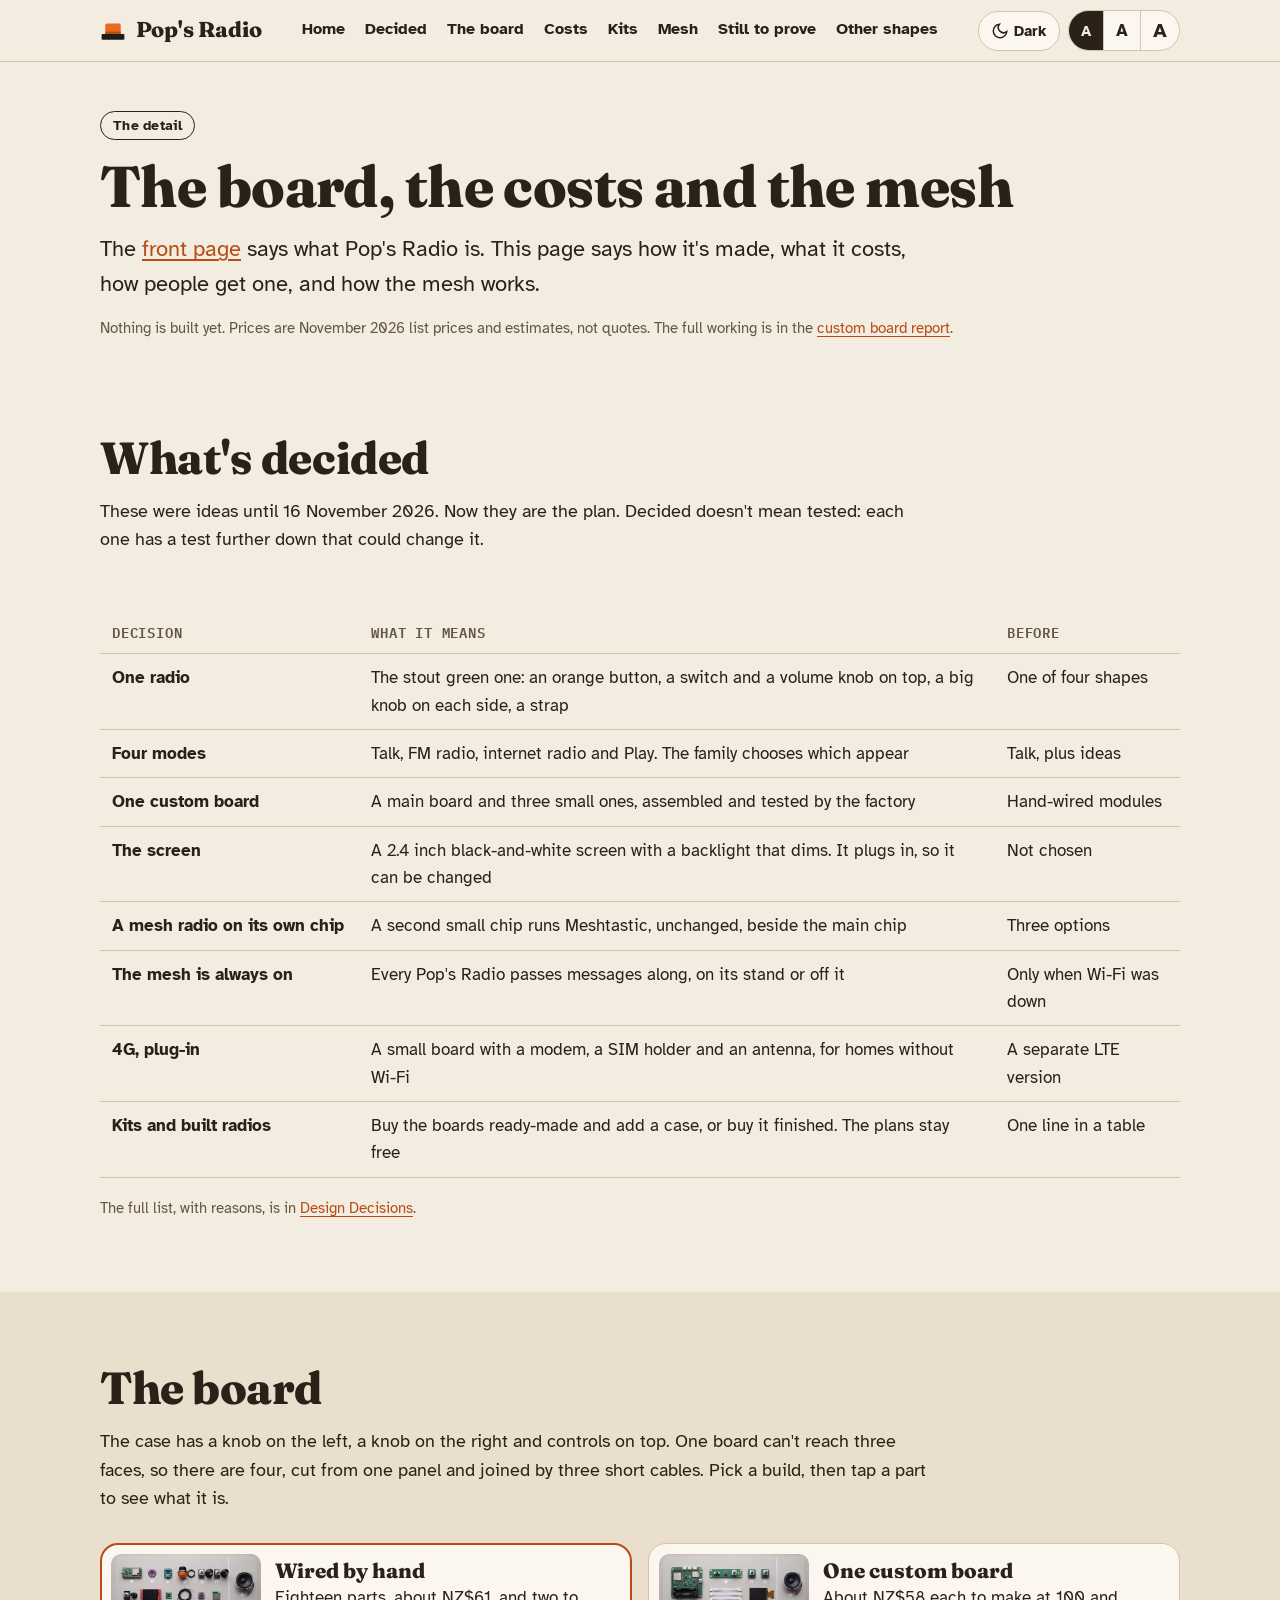
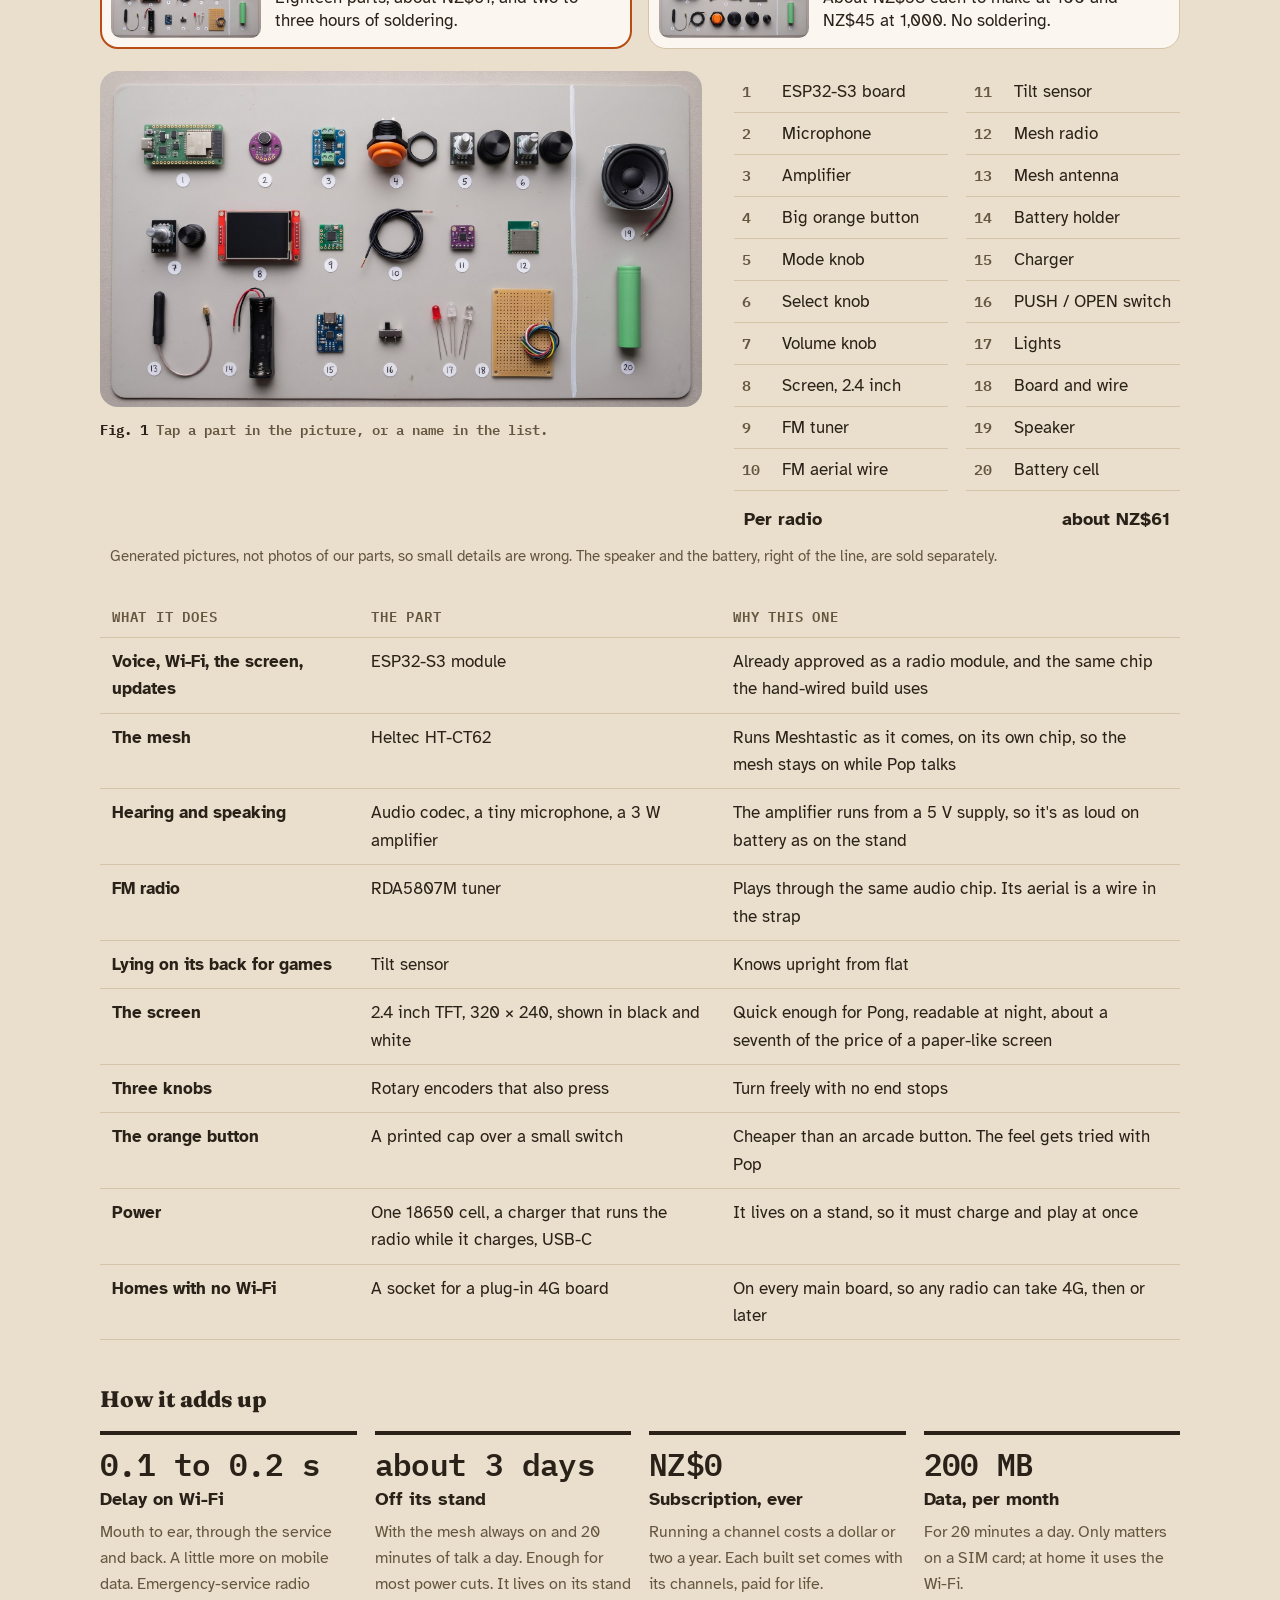
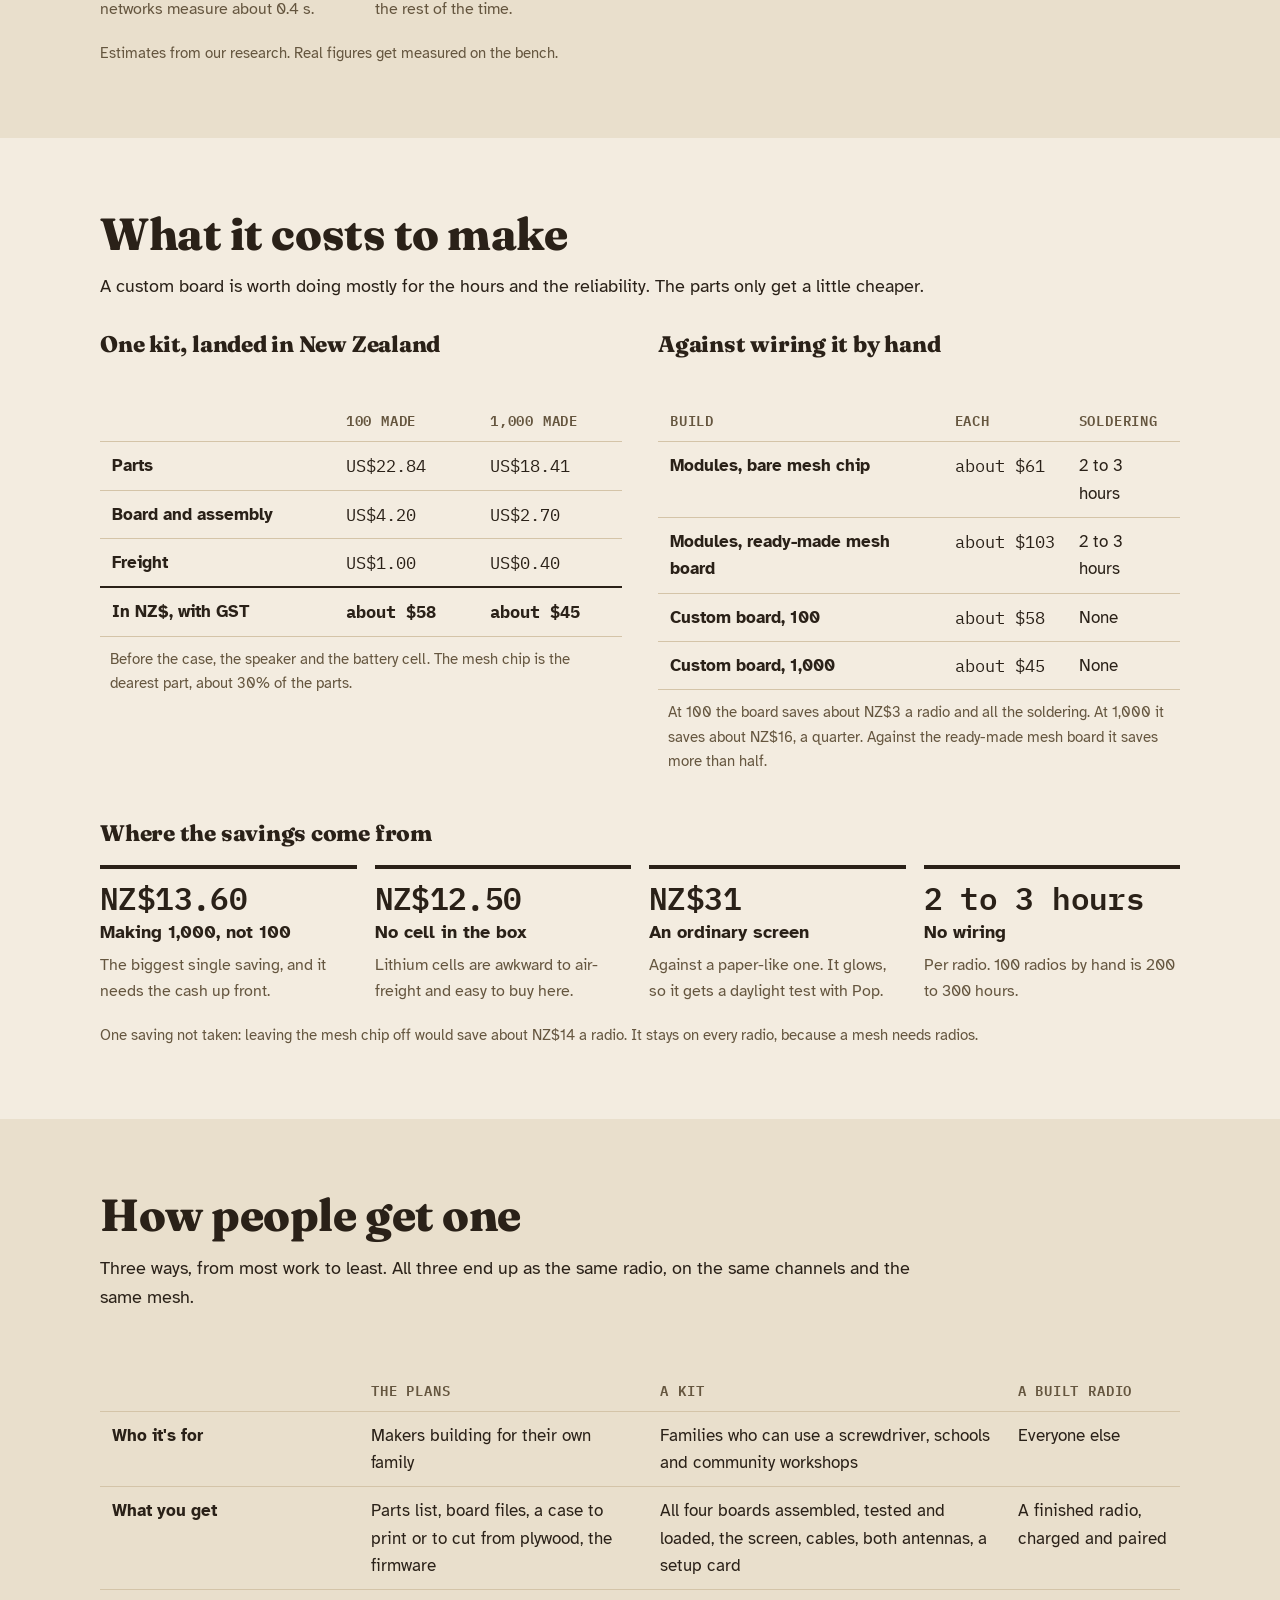
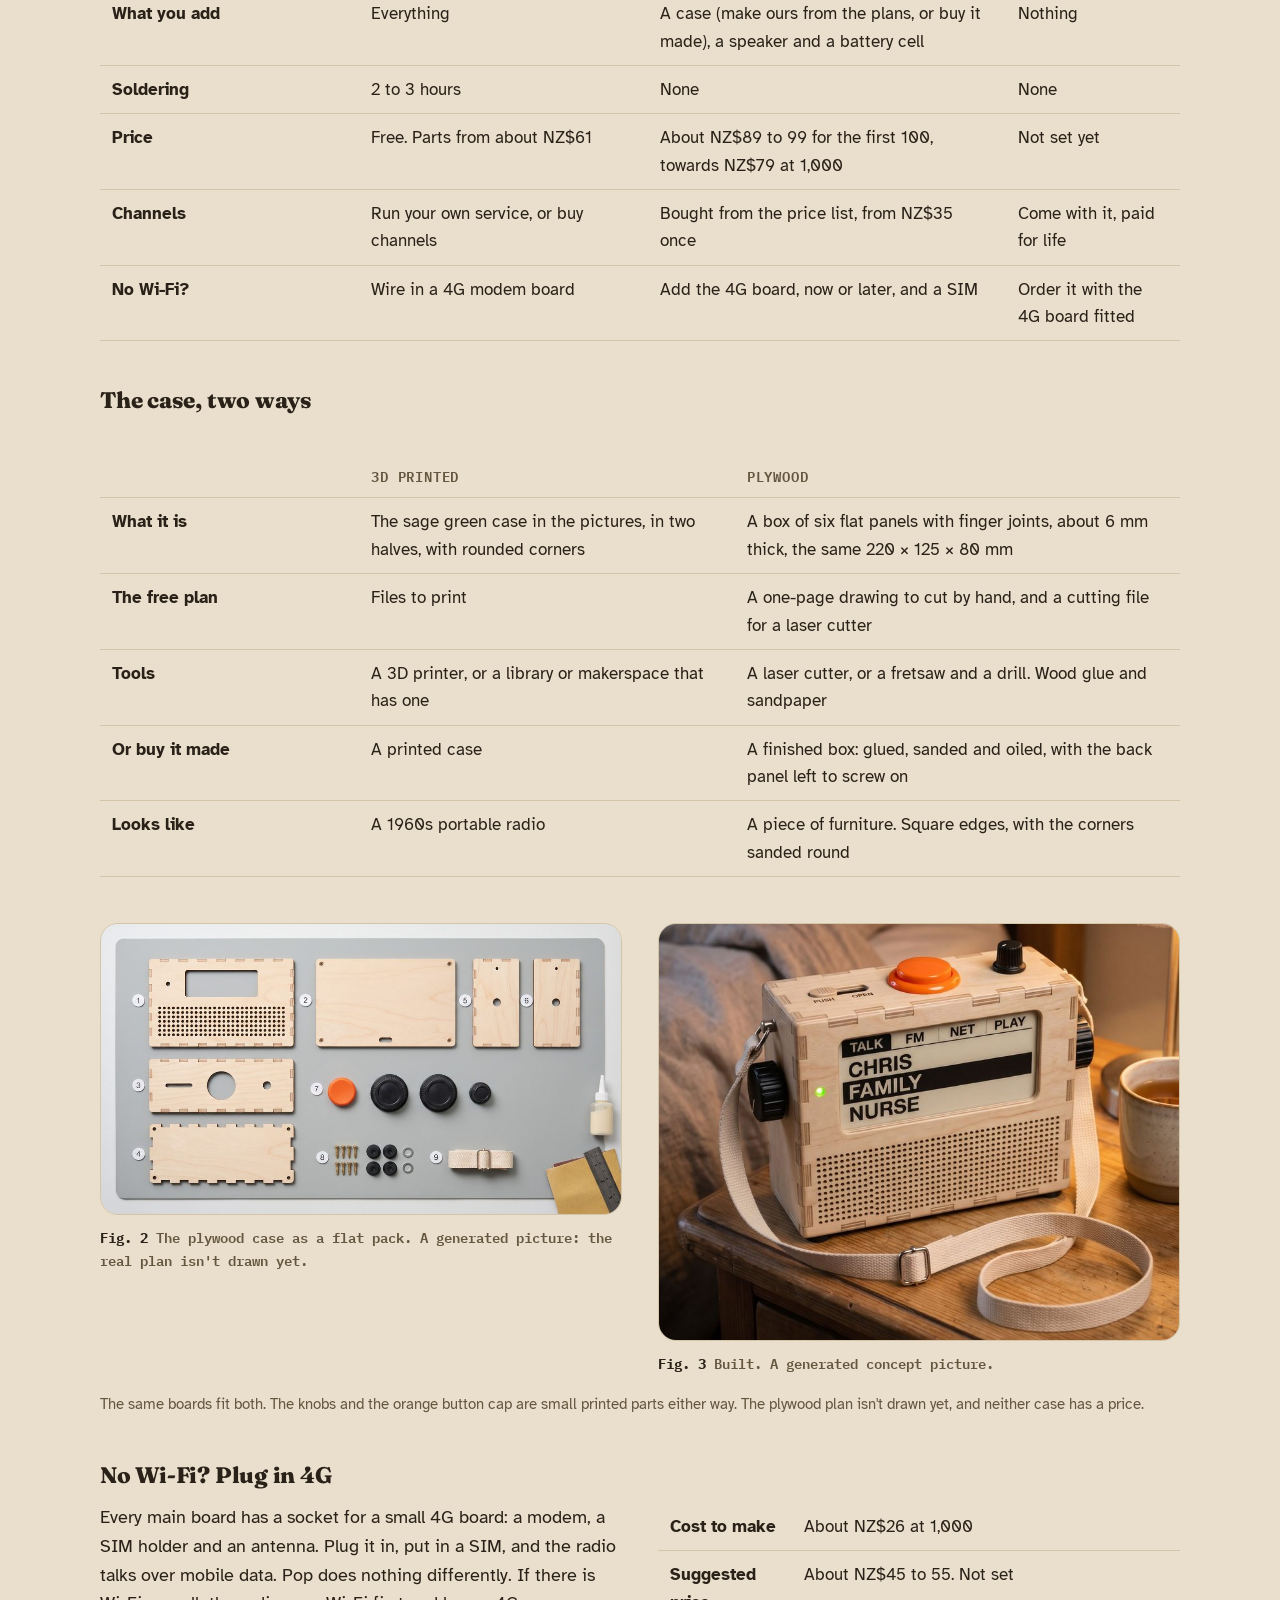
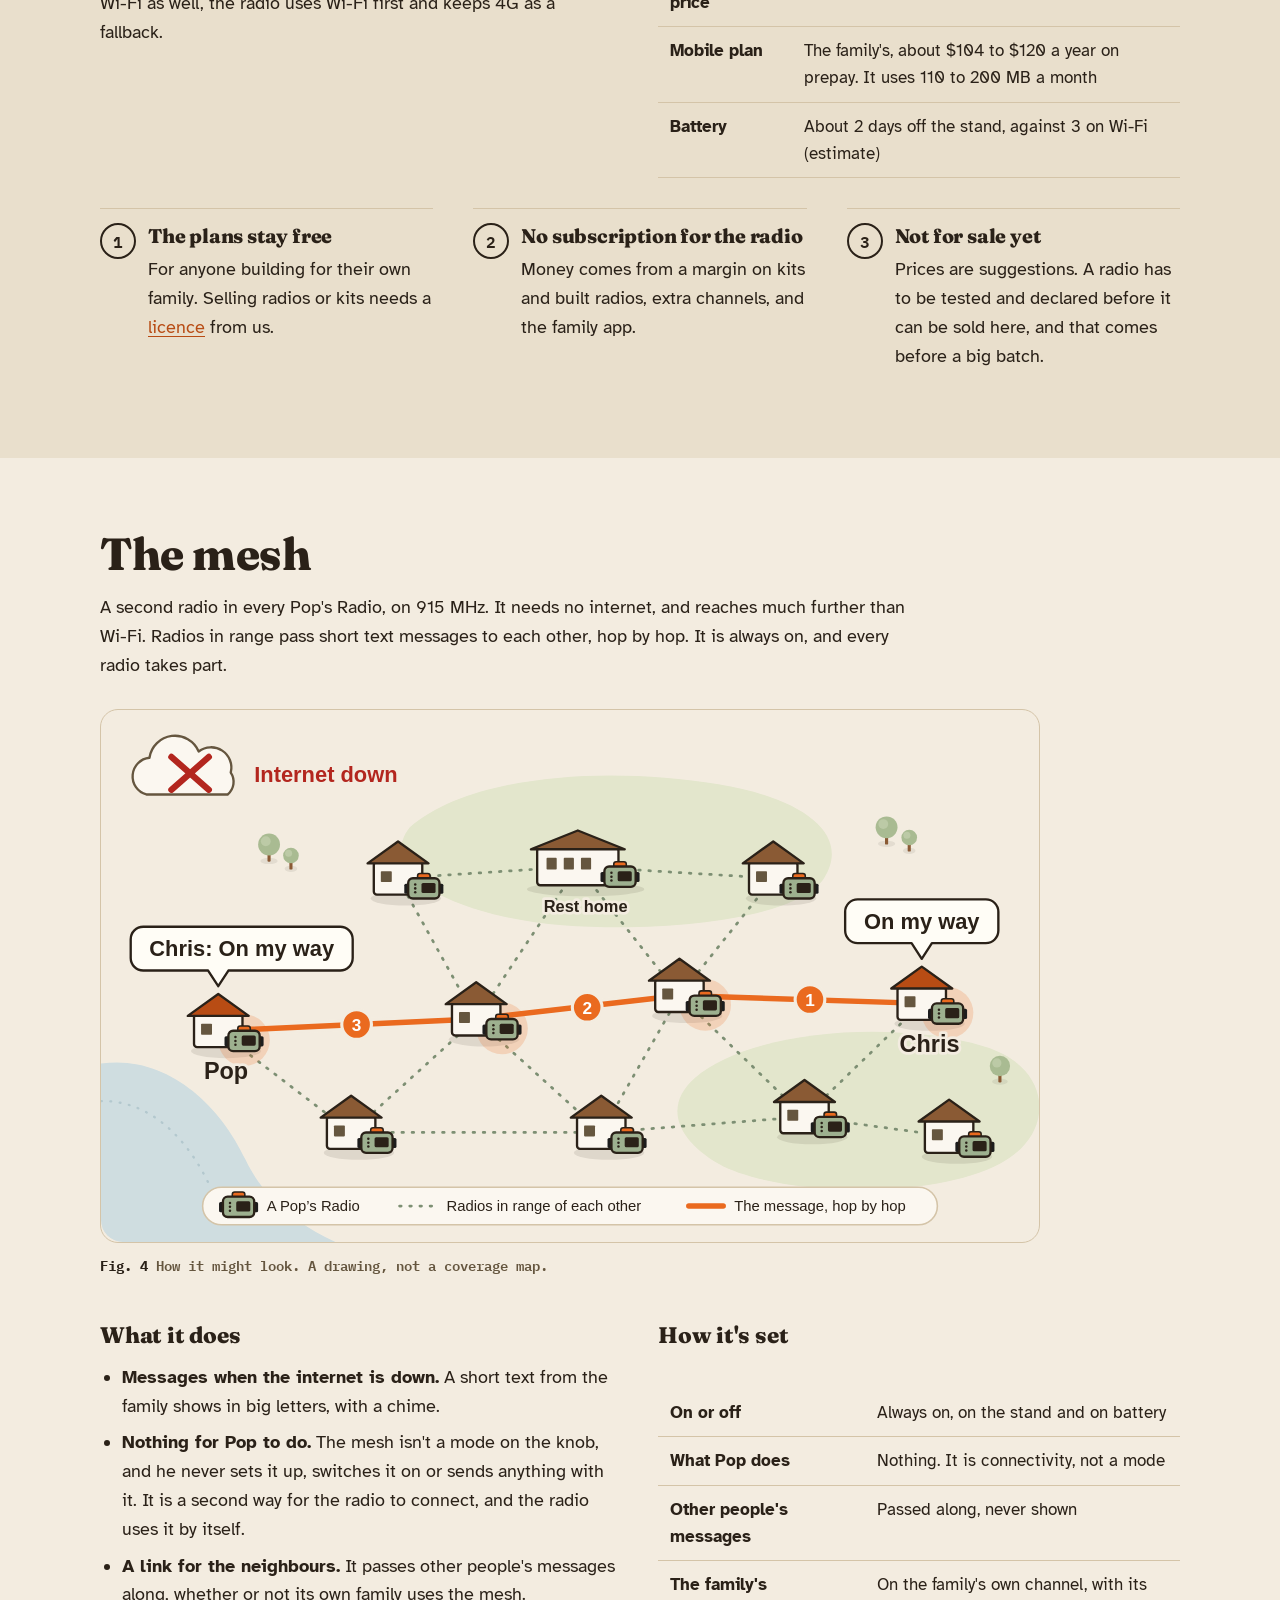
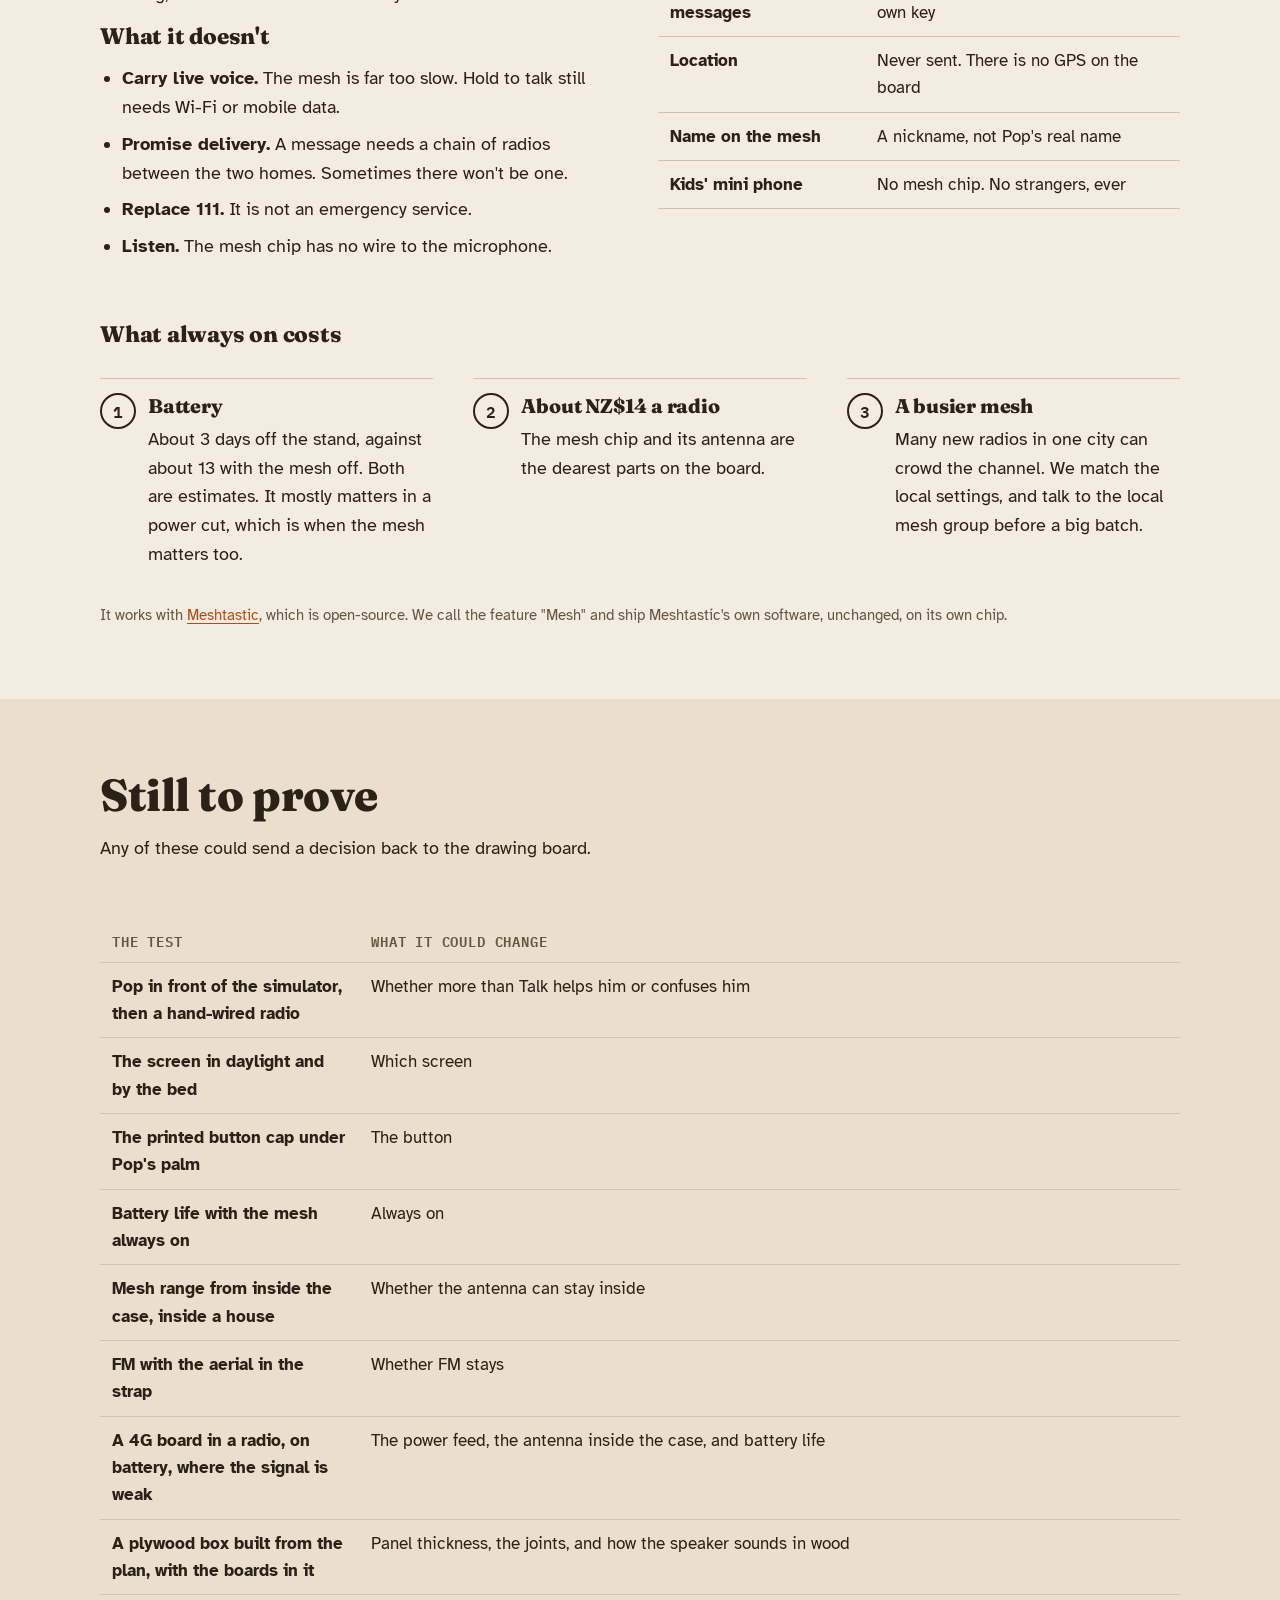
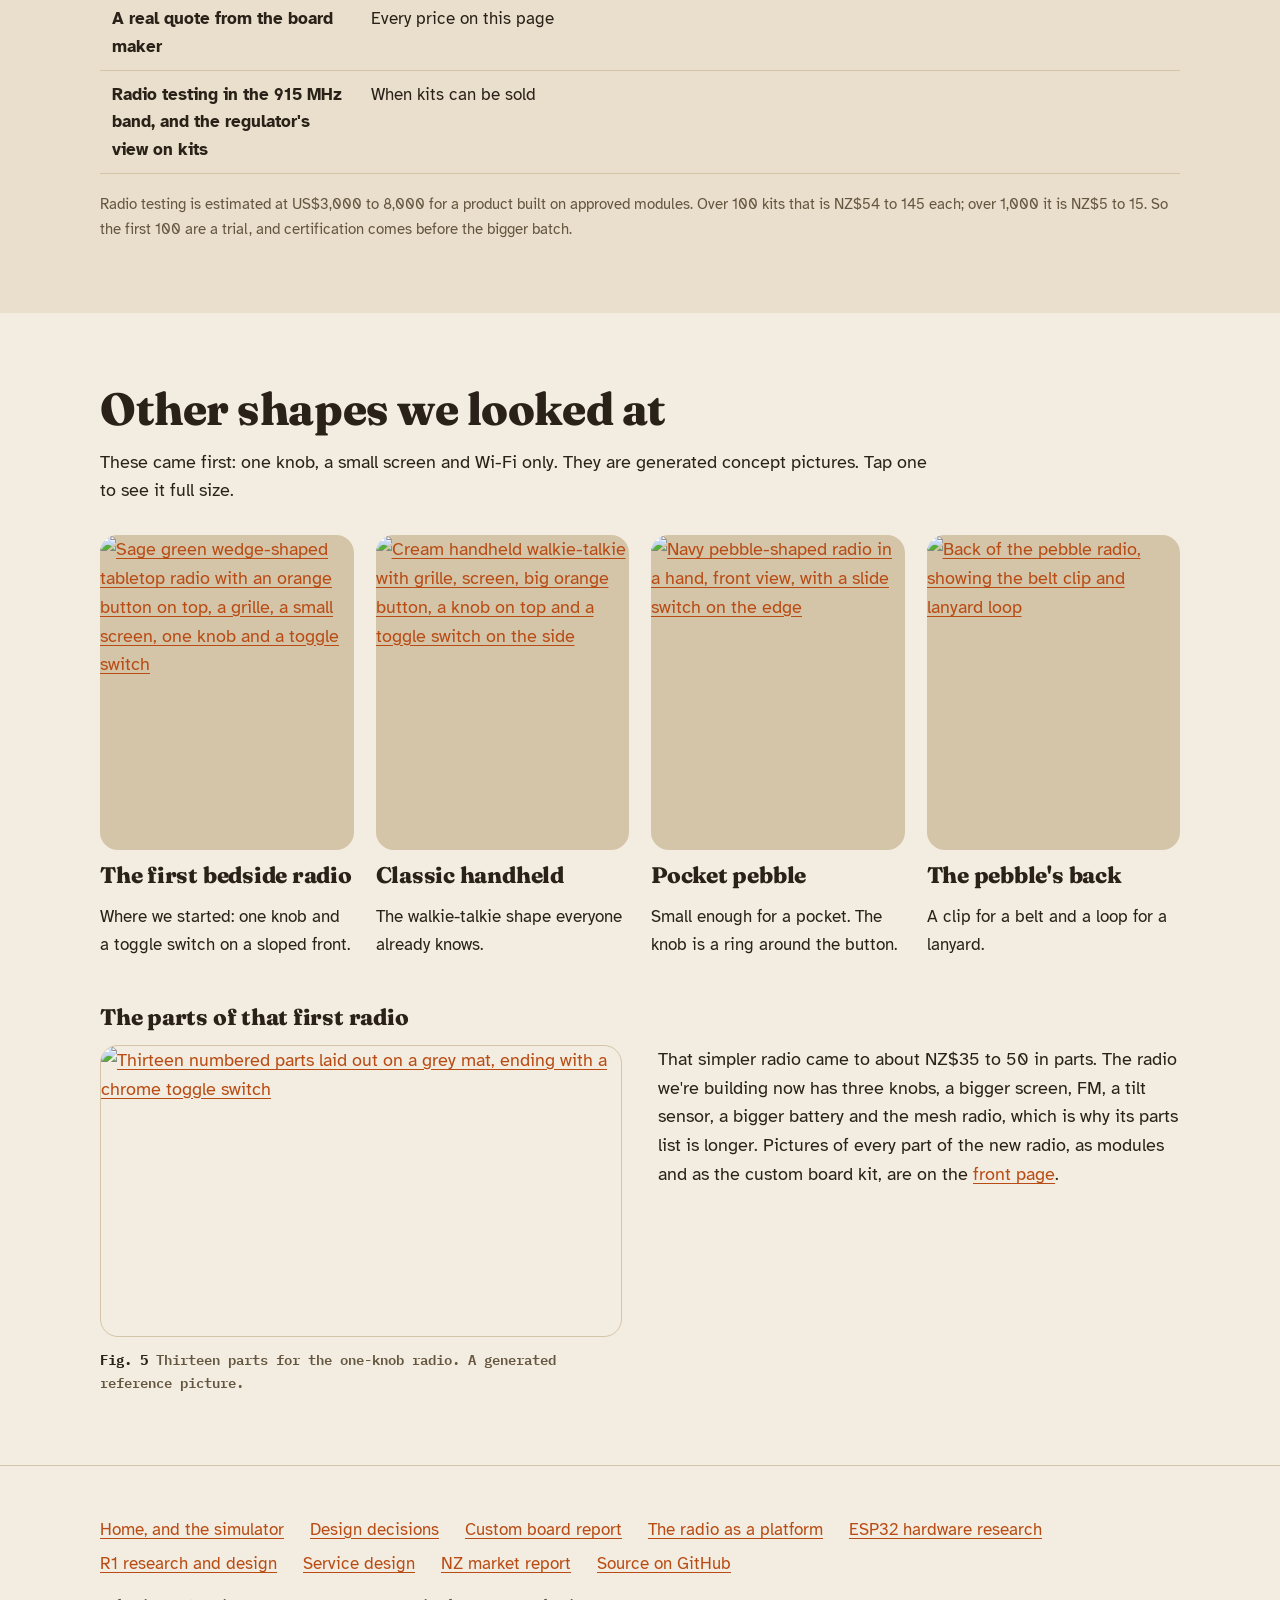
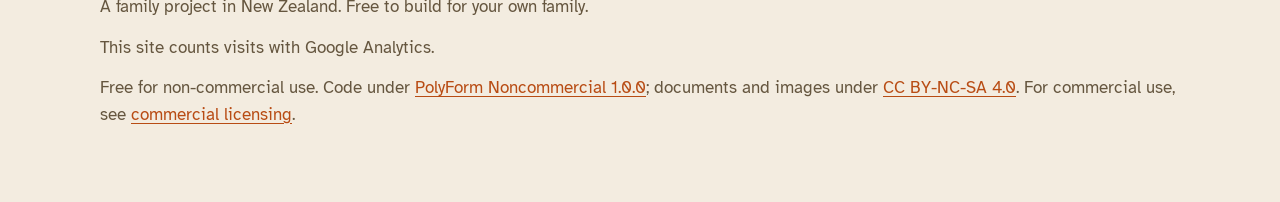
==== commit 0236e9ff: "Decide 4G as a plug-in board for homes without Wi-Fi Decision 12: the modem, SIM holder and antenna " ====
--- a/build.html
+++ b/build.html
@@ -102,6 +102,7 @@
           <tr><td>The screen</td><td>A 2.4 inch black-and-white screen with a backlight that dims. It plugs in, so it can be changed</td><td>Not chosen</td></tr>
           <tr><td>A mesh radio on its own chip</td><td>A second small chip runs Meshtastic, unchanged, beside the main chip</td><td>Three options</td></tr>
           <tr><td>The mesh is always on</td><td>Every Pop's Radio passes messages along, on its stand or off it</td><td>Only when Wi-Fi was down</td></tr>
+          <tr><td>4G, plug-in</td><td>A small board with a modem, a SIM holder and an antenna, for homes without Wi-Fi</td><td>A separate LTE version</td></tr>
           <tr><td>Kits and built radios</td><td>Buy the boards ready-made and add a case, or buy it finished. The plans stay free</td><td>One line in a table</td></tr>
         </tbody>
       </table>
@@ -154,7 +155,7 @@
           <tr><td>Three knobs</td><td>Rotary encoders that also press</td><td>Turn freely with no end stops</td></tr>
           <tr><td>The orange button</td><td>A printed cap over a small switch</td><td>Cheaper than an arcade button. The feel gets tried with Pop</td></tr>
           <tr><td>Power</td><td>One 18650 cell, a charger that runs the radio while it charges, USB-C</td><td>It lives on a stand, so it must charge and play at once</td></tr>
-          <tr><td>Homes with no Wi-Fi</td><td>A space for a mobile-data modem</td><td>Left empty unless needed</td></tr>
+          <tr><td>Homes with no Wi-Fi</td><td>A socket for a plug-in 4G board</td><td>On every main board, so any radio can take 4G, then or later</td></tr>
         </tbody>
       </table>
     </div>
@@ -236,6 +237,7 @@
           <tr><td>Soldering</td><td>2 to 3 hours</td><td>None</td><td>None</td></tr>
           <tr><td>Price</td><td>Free. Parts from about NZ$61</td><td>About NZ$89 to 99 for the first 100, towards NZ$79 at 1,000</td><td>Not set yet</td></tr>
           <tr><td>Channels</td><td>Run your own service, or buy channels</td><td>Bought from the price list, from NZ$35 once</td><td>Come with it, paid for life</td></tr>
+          <tr><td>No Wi-Fi?</td><td>Wire in a 4G modem board</td><td>Add the 4G board, now or later, and a SIM</td><td>Order it with the 4G board fitted</td></tr>
         </tbody>
       </table>
     </div>
@@ -263,6 +265,20 @@
       </figure>
     </div>
     <p class="small muted aside">The same boards fit both. The knobs and the orange button cap are small printed parts either way. The plywood plan isn't drawn yet, and neither case has a price.</p>
+    <h3 class="sub">No Wi-Fi? Plug in 4G</h3>
+    <div class="two">
+      <p>Every main board has a socket for a small 4G board: a modem, a SIM holder and an antenna. Plug it in, put in a SIM, and the radio talks over mobile data. Pop does nothing differently. If there is Wi-Fi as well, the radio uses Wi-Fi first and keeps 4G as a fallback.</p>
+      <div class="scroll">
+        <table class="cmp tight">
+          <tbody>
+            <tr><td>Cost to make</td><td>About NZ$26 at 1,000</td></tr>
+            <tr><td>Suggested price</td><td>About NZ$45 to 55. Not set</td></tr>
+            <tr><td>Mobile plan</td><td>The family's, about $104 to $120 a year on prepay. It uses 110 to 200 MB a month</td></tr>
+            <tr><td>Battery</td><td>About 2 days off the stand, against 3 on Wi-Fi (estimate)</td></tr>
+          </tbody>
+        </table>
+      </div>
+    </div>
     <div class="notes rules">
       <div><h4>The plans stay free</h4><p>For anyone building for their own family. Selling radios or kits needs a <a href="https://github.com/cgbarlow/popsradio/blob/main/COMMERCIAL.md">licence</a> from us.</p></div>
       <div><h4>No subscription for the radio</h4><p>Money comes from a margin on kits and built radios, extra channels, and the family app.</p></div>
@@ -342,6 +358,7 @@
           <tr><td>Battery life with the mesh always on</td><td>Always on</td></tr>
           <tr><td>Mesh range from inside the case, inside a house</td><td>Whether the antenna can stay inside</td></tr>
           <tr><td>FM with the aerial in the strap</td><td>Whether FM stays</td></tr>
+          <tr><td>A 4G board in a radio, on battery, where the signal is weak</td><td>The power feed, the antenna inside the case, and battery life</td></tr>
           <tr><td>A plywood box built from the plan, with the boards in it</td><td>Panel thickness, the joints, and how the speaker sounds in wood</td></tr>
           <tr><td>A real quote from the board maker</td><td>Every price on this page</td></tr>
           <tr><td>Radio testing in the 915 MHz band, and the regulator's view on kits</td><td>When kits can be sold</td></tr>
--- a/site.css
+++ b/site.css
@@ -345,3 +345,4 @@
   .two { grid-template-columns: 1fr; }
   .shapes.four { grid-template-columns: 1fr 1fr; }
 }
+.two > .scroll > .cmp { margin-top: 0; }
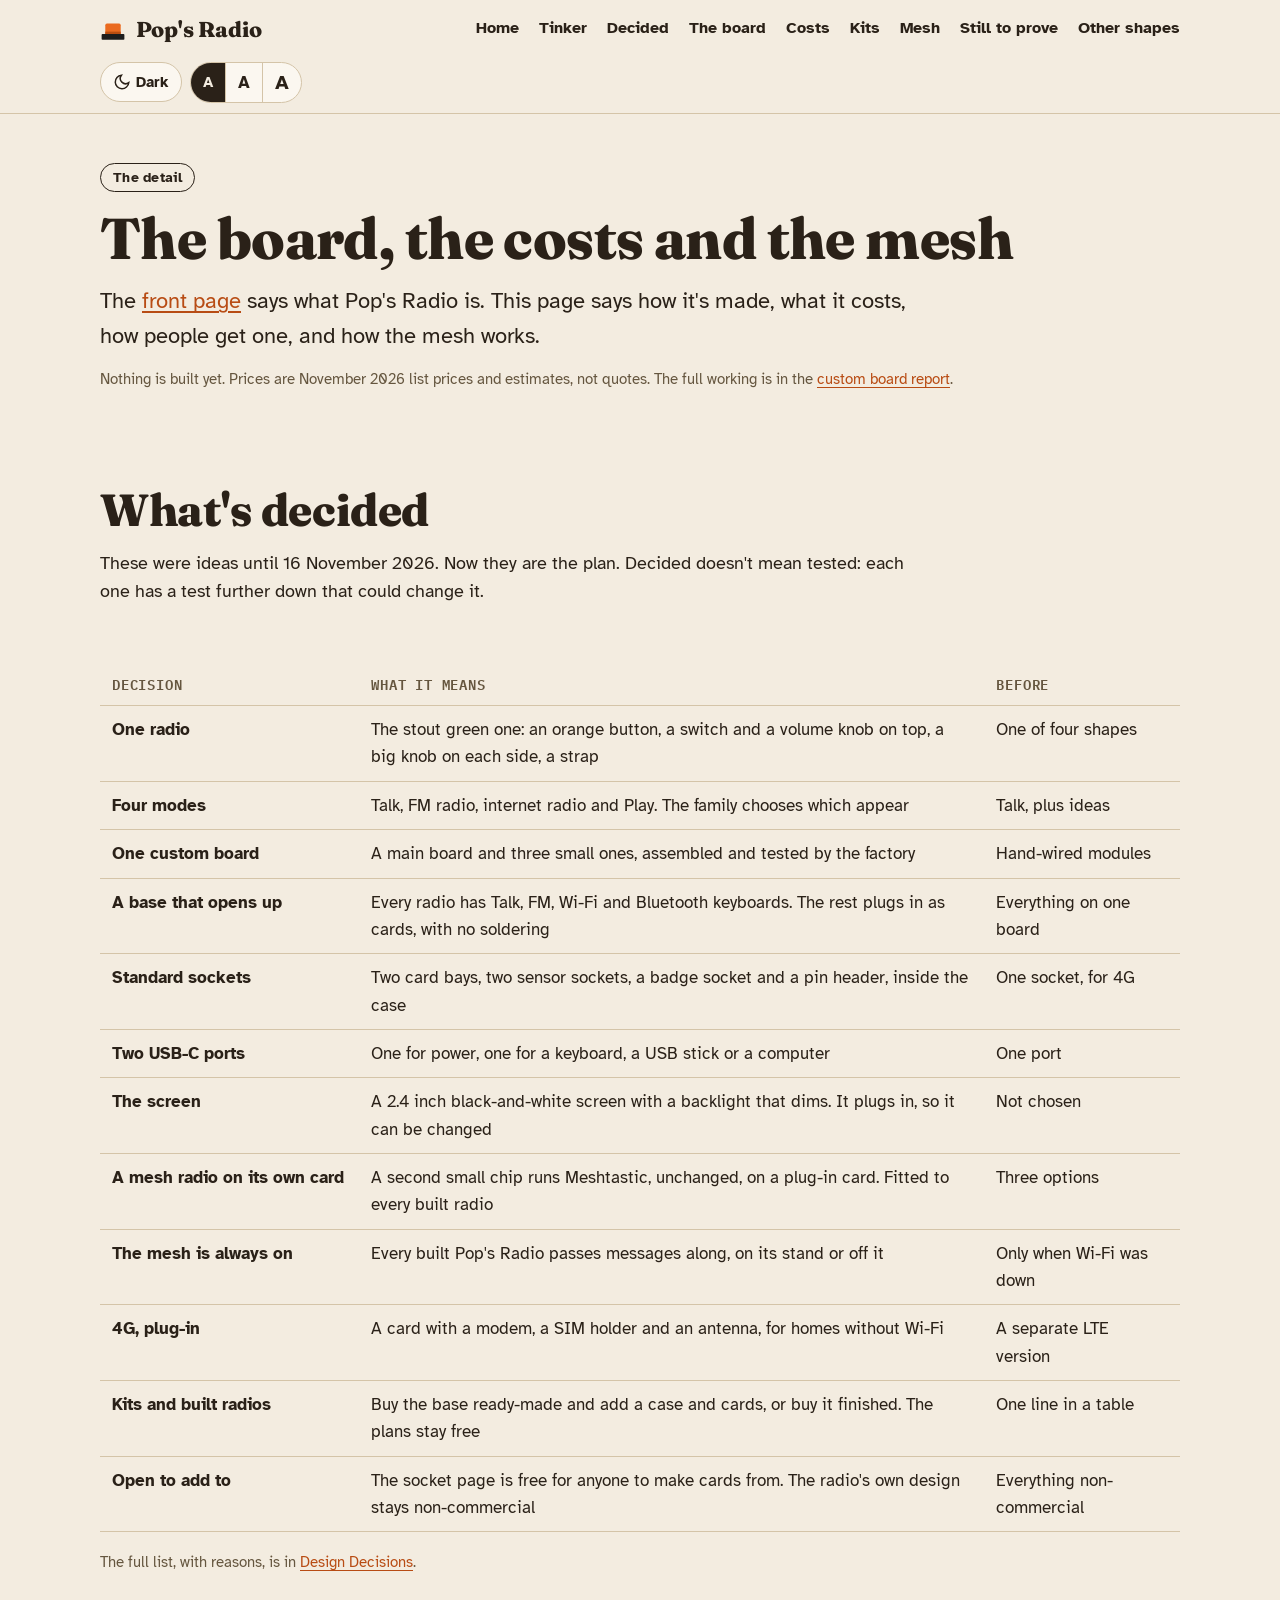
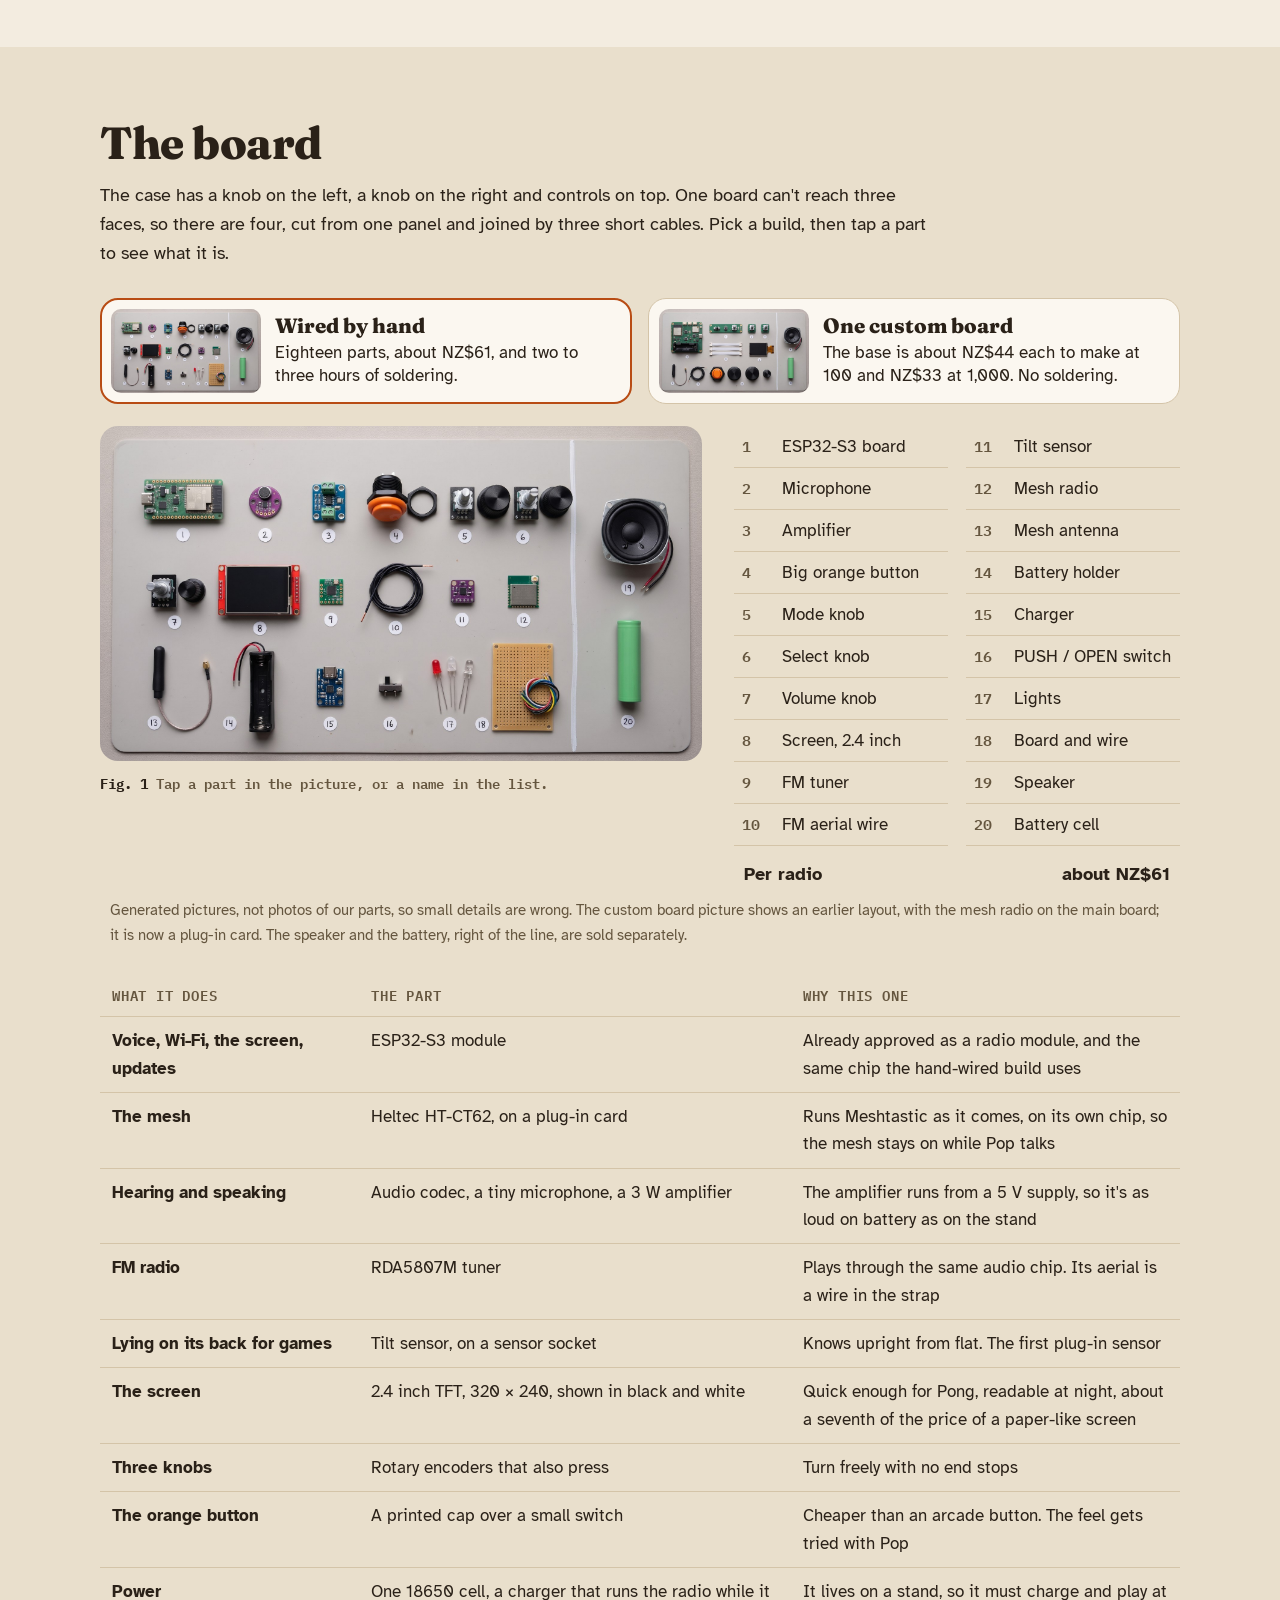
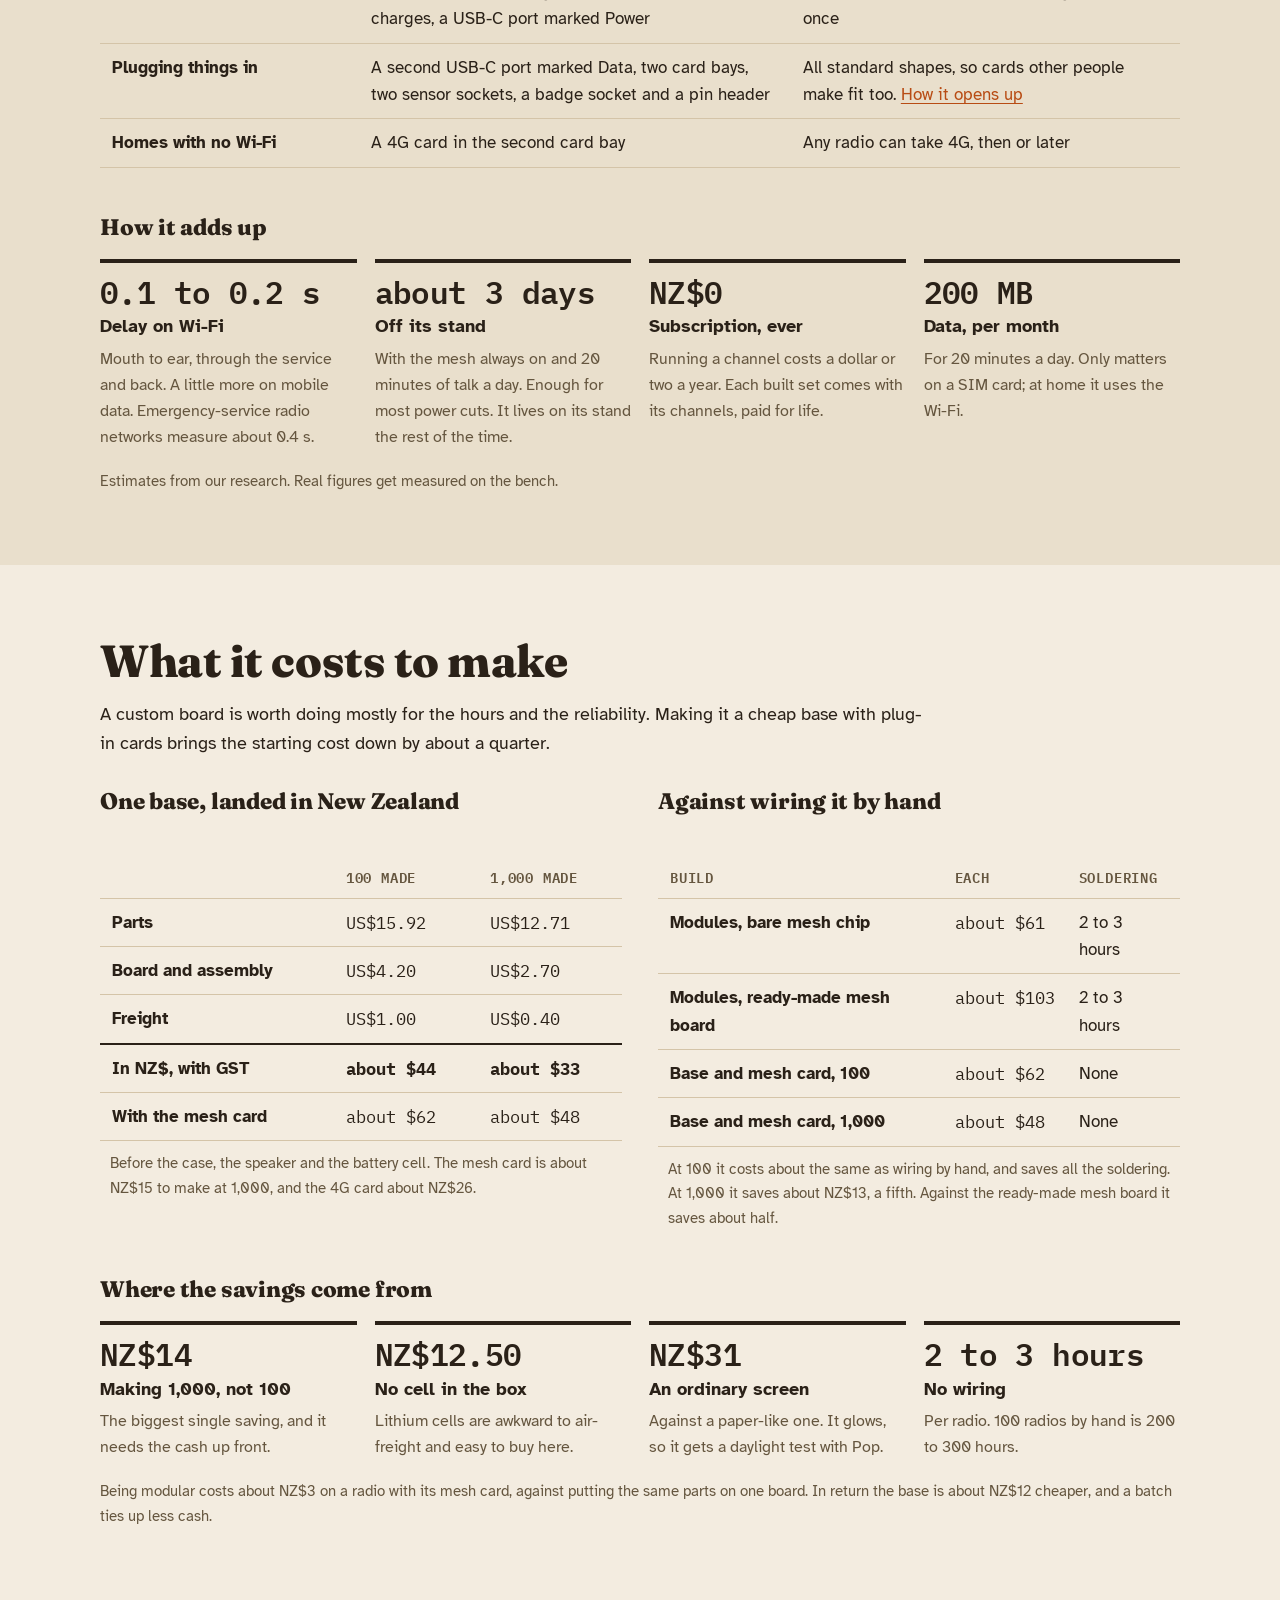
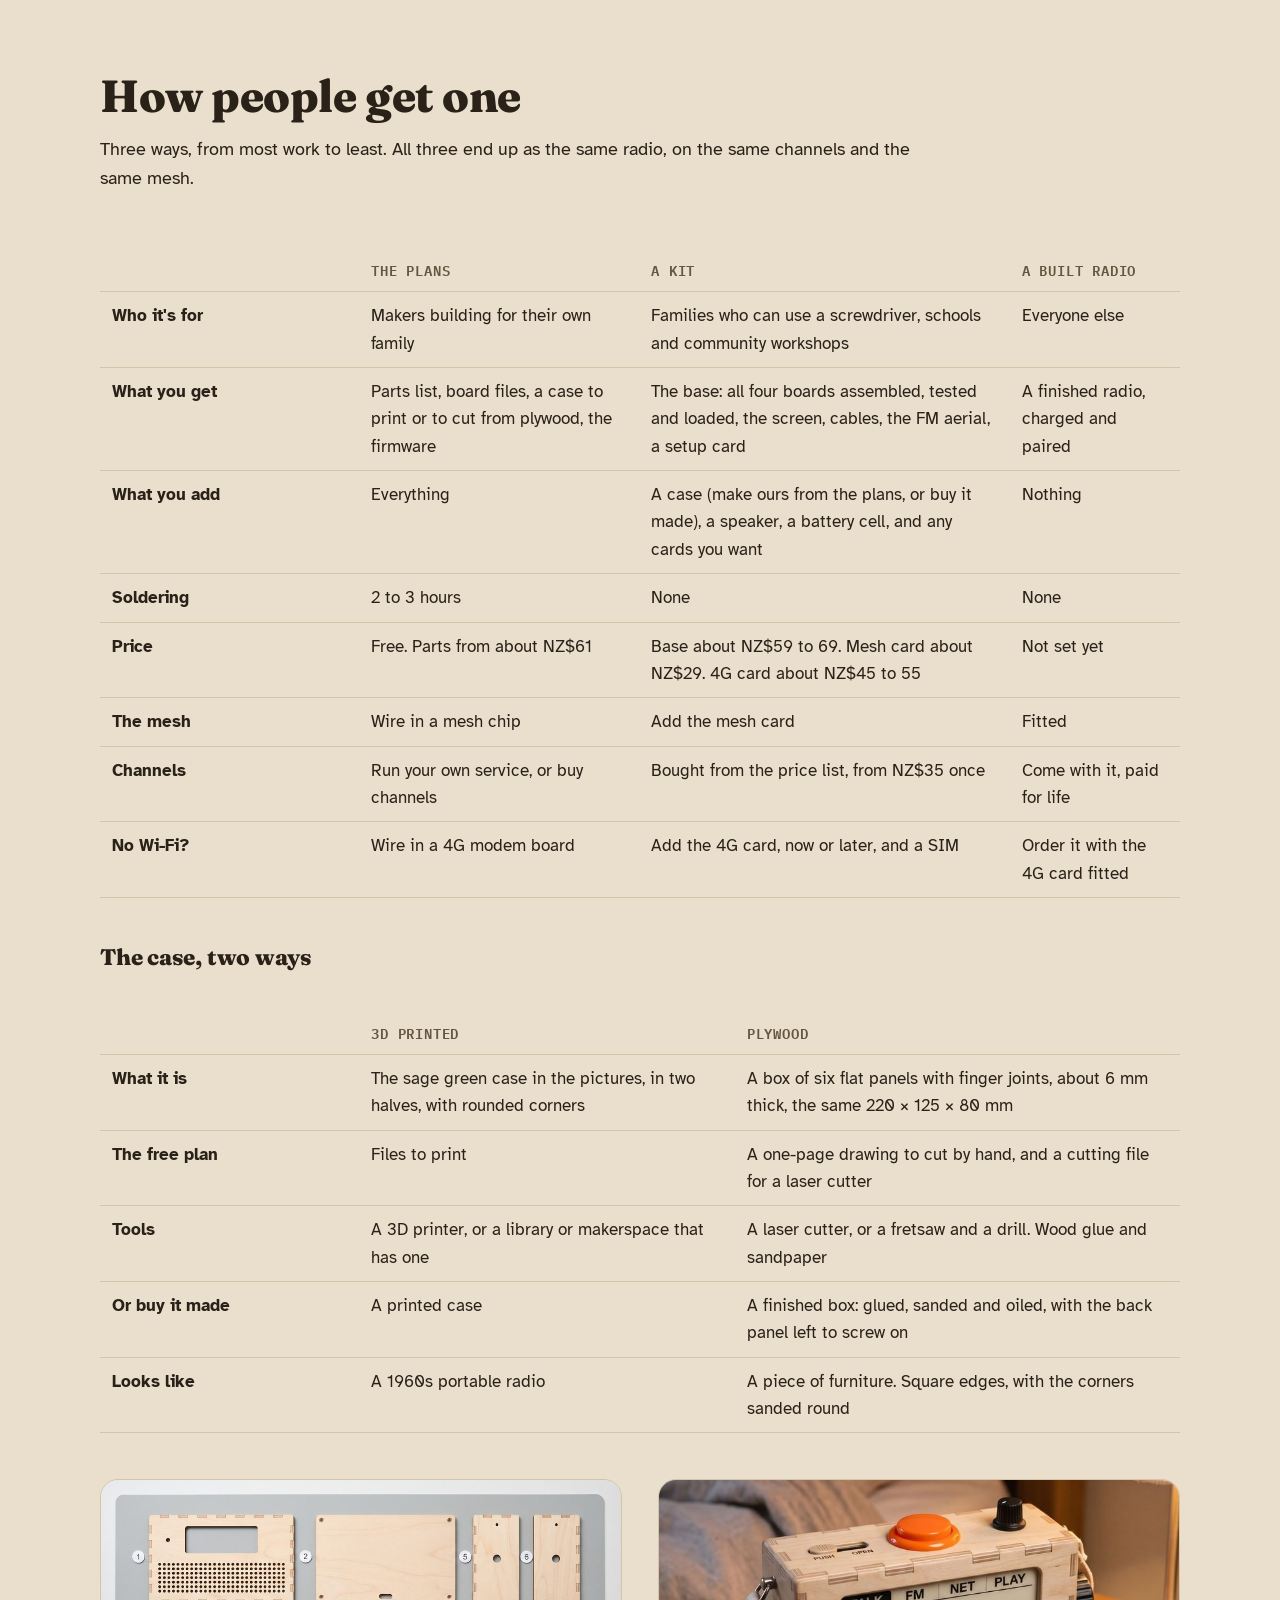
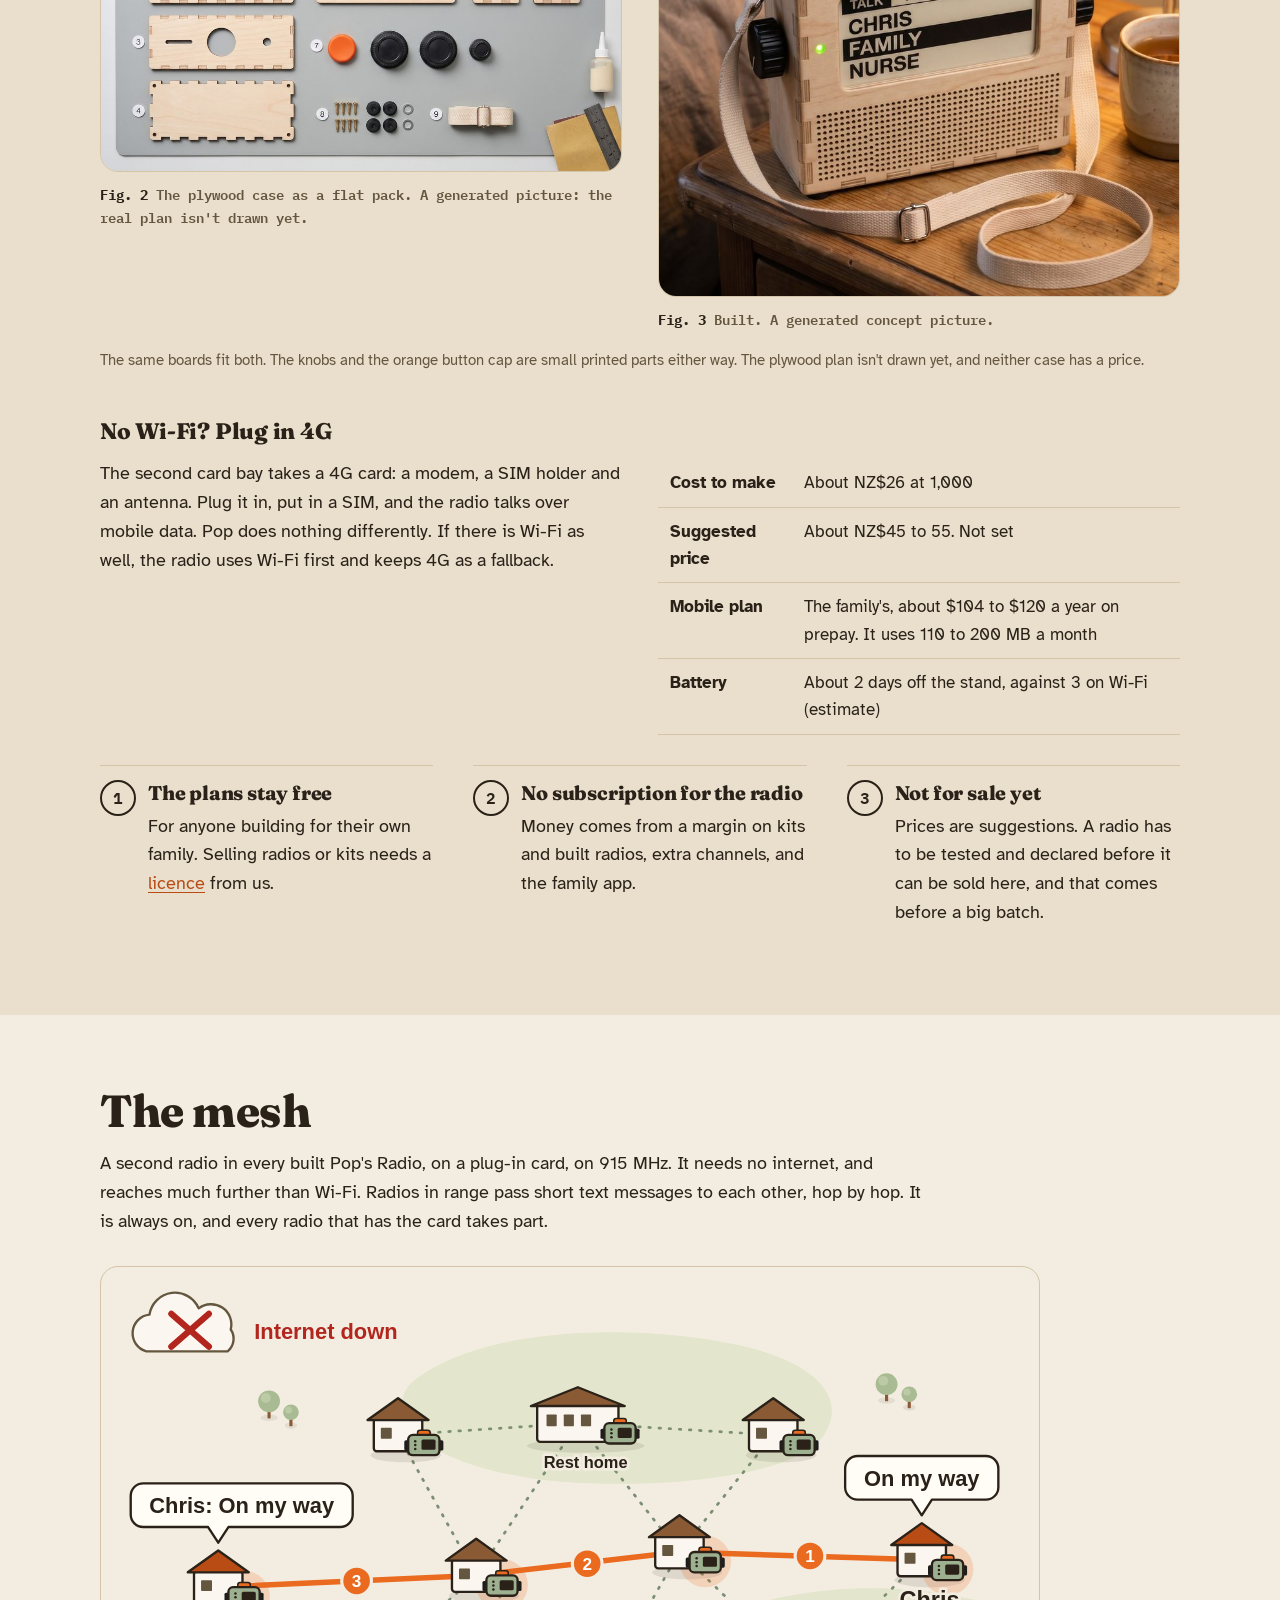
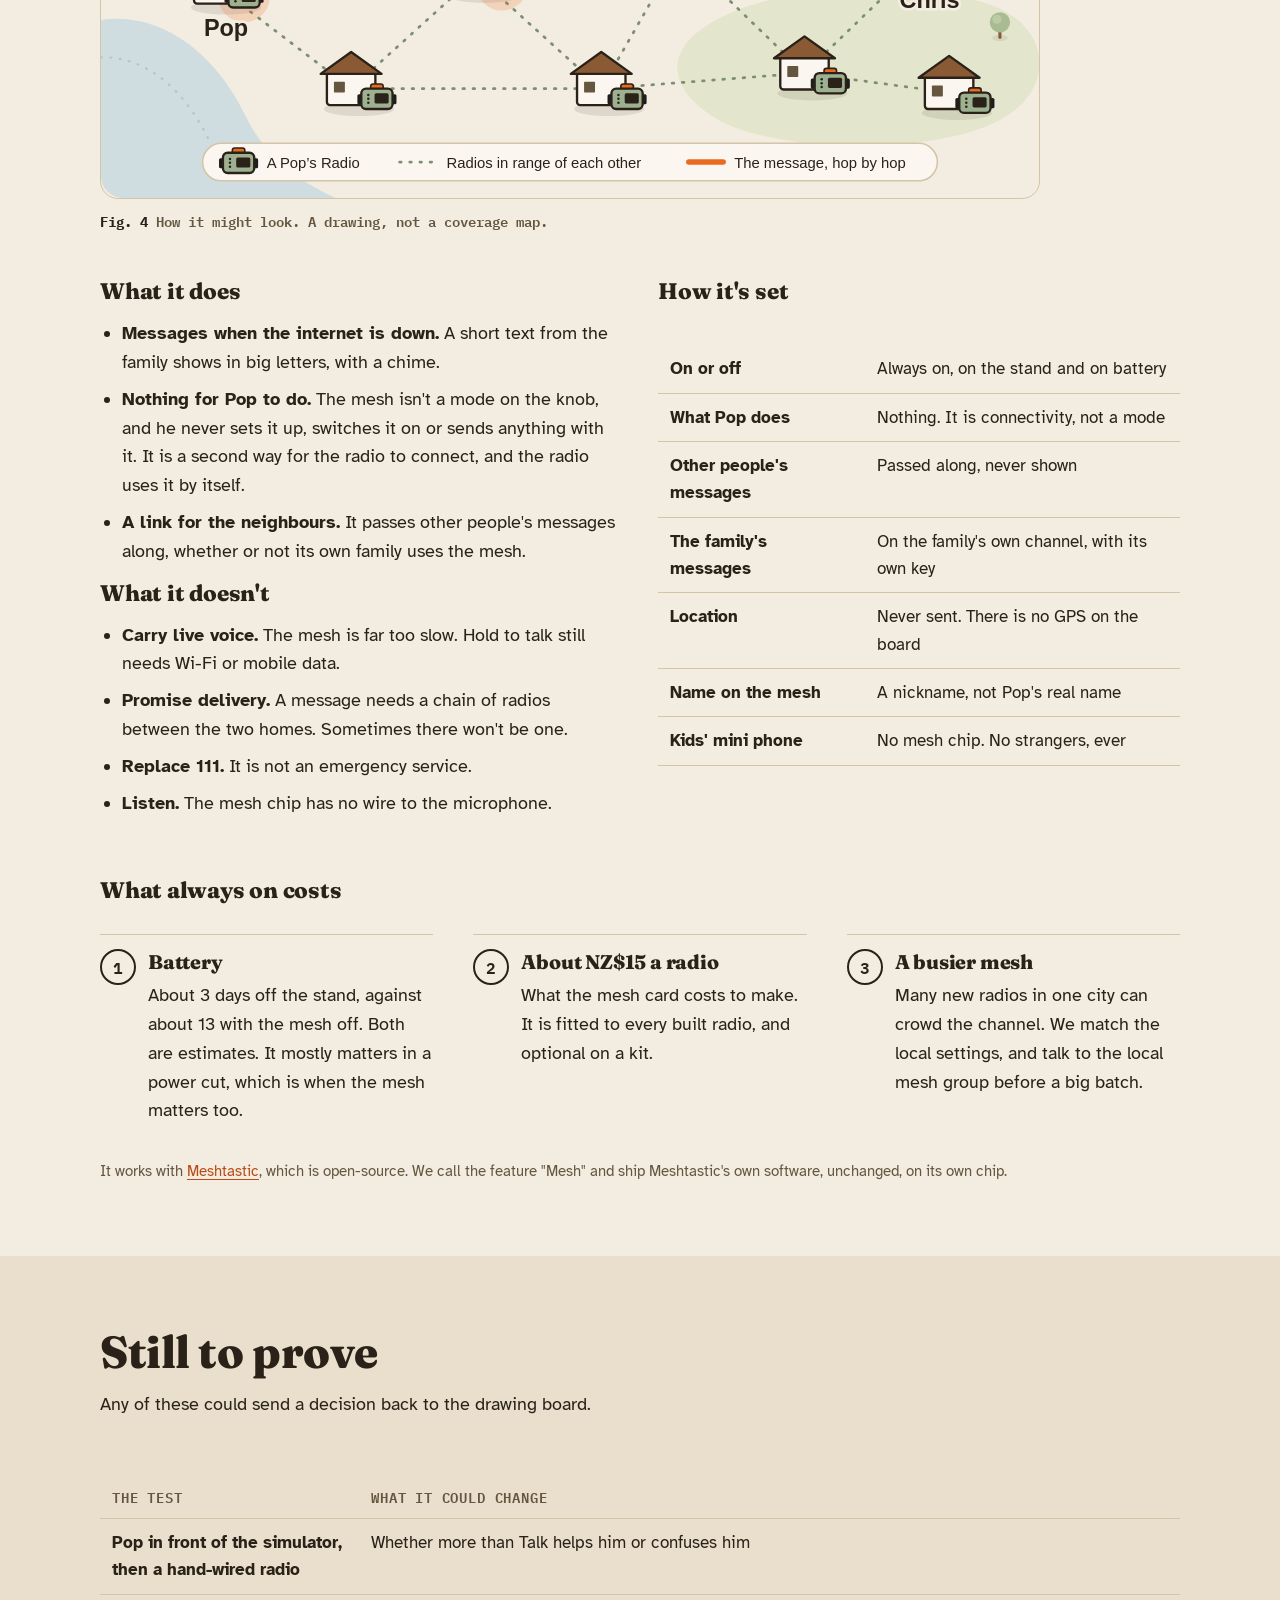
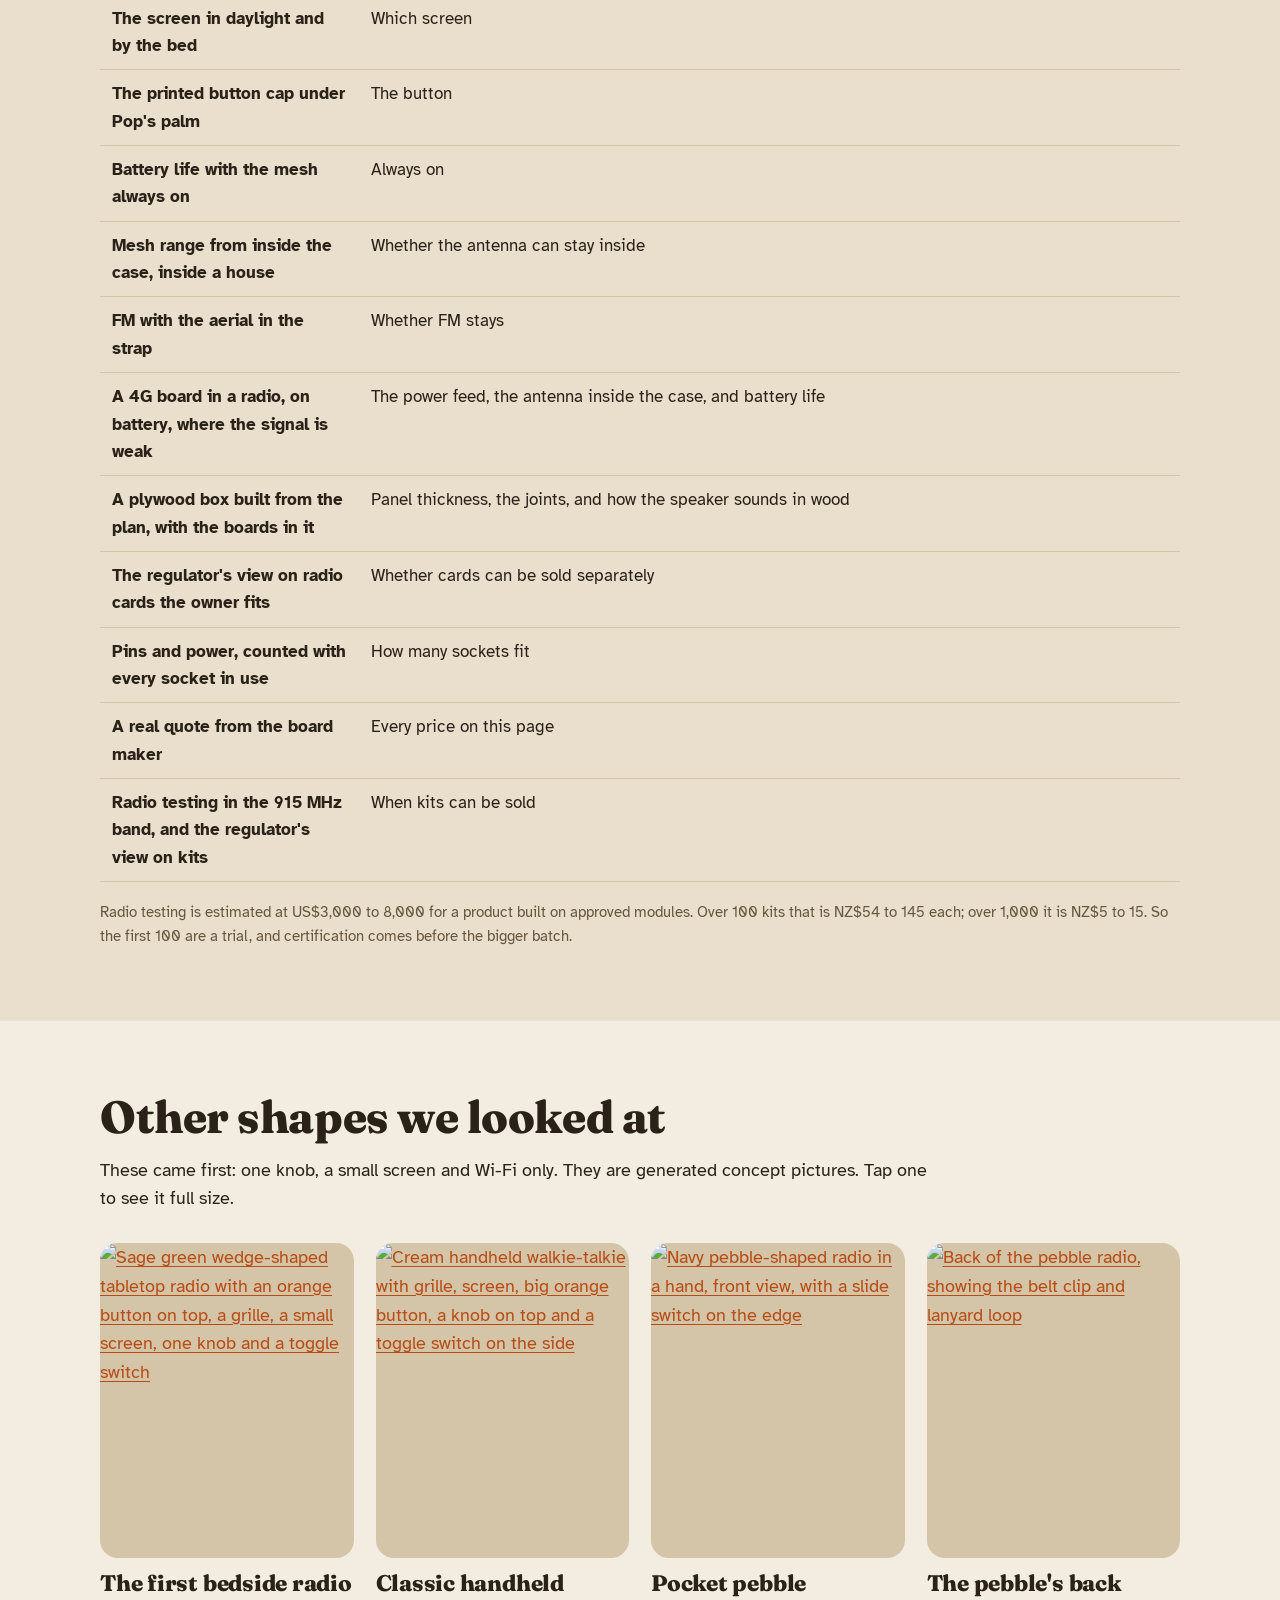
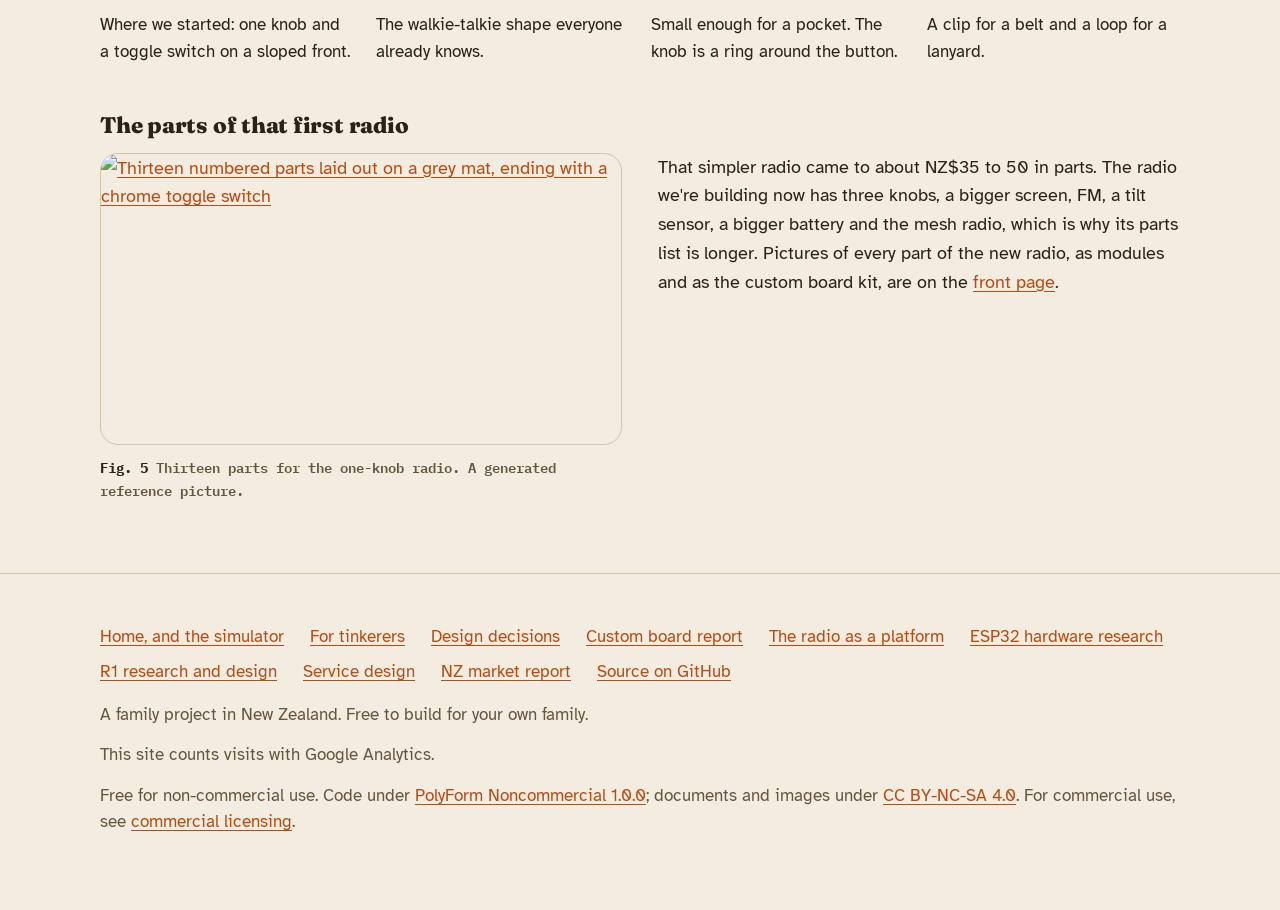
==== commit f7c6b5da: "Log the modular decisions; add a tinkerer page and two front doors Accept the research: decisions 13" ====
--- a/build.html
+++ b/build.html
@@ -55,6 +55,7 @@
     <a class="mark" href="index.html"><svg viewBox="0 0 64 64" aria-hidden="true"><g class="cap"><path d="M13 44V20a4 4 0 0 1 4-4h30a4 4 0 0 1 4 4v24z" fill="#ea6a1f"/><path d="M13 36h38v8H13z" fill="#b84d10"/></g><rect x="4" y="42" width="56" height="14" rx="2" fill="#1d1d1d"/></svg>Pop's Radio</a>
     <nav class="nav" aria-label="On this page">
       <a href="index.html">Home</a>
+      <a href="tinker.html">Tinker</a>
       <a href="#decided">Decided</a>
       <a href="#board">The board</a>
       <a href="#costs">Costs</a>
@@ -99,11 +100,15 @@
           <tr><td>One radio</td><td>The stout green one: an orange button, a switch and a volume knob on top, a big knob on each side, a strap</td><td>One of four shapes</td></tr>
           <tr><td>Four modes</td><td>Talk, FM radio, internet radio and Play. The family chooses which appear</td><td>Talk, plus ideas</td></tr>
           <tr><td>One custom board</td><td>A main board and three small ones, assembled and tested by the factory</td><td>Hand-wired modules</td></tr>
+          <tr><td>A base that opens up</td><td>Every radio has Talk, FM, Wi-Fi and Bluetooth keyboards. The rest plugs in as cards, with no soldering</td><td>Everything on one board</td></tr>
+          <tr><td>Standard sockets</td><td>Two card bays, two sensor sockets, a badge socket and a pin header, inside the case</td><td>One socket, for 4G</td></tr>
+          <tr><td>Two USB-C ports</td><td>One for power, one for a keyboard, a USB stick or a computer</td><td>One port</td></tr>
           <tr><td>The screen</td><td>A 2.4 inch black-and-white screen with a backlight that dims. It plugs in, so it can be changed</td><td>Not chosen</td></tr>
-          <tr><td>A mesh radio on its own chip</td><td>A second small chip runs Meshtastic, unchanged, beside the main chip</td><td>Three options</td></tr>
-          <tr><td>The mesh is always on</td><td>Every Pop's Radio passes messages along, on its stand or off it</td><td>Only when Wi-Fi was down</td></tr>
-          <tr><td>4G, plug-in</td><td>A small board with a modem, a SIM holder and an antenna, for homes without Wi-Fi</td><td>A separate LTE version</td></tr>
-          <tr><td>Kits and built radios</td><td>Buy the boards ready-made and add a case, or buy it finished. The plans stay free</td><td>One line in a table</td></tr>
+          <tr><td>A mesh radio on its own card</td><td>A second small chip runs Meshtastic, unchanged, on a plug-in card. Fitted to every built radio</td><td>Three options</td></tr>
+          <tr><td>The mesh is always on</td><td>Every built Pop's Radio passes messages along, on its stand or off it</td><td>Only when Wi-Fi was down</td></tr>
+          <tr><td>4G, plug-in</td><td>A card with a modem, a SIM holder and an antenna, for homes without Wi-Fi</td><td>A separate LTE version</td></tr>
+          <tr><td>Kits and built radios</td><td>Buy the base ready-made and add a case and cards, or buy it finished. The plans stay free</td><td>One line in a table</td></tr>
+          <tr><td>Open to add to</td><td>The socket page is free for anyone to make cards from. The radio's own design stays non-commercial</td><td>Everything non-commercial</td></tr>
         </tbody>
       </table>
     </div>
@@ -125,7 +130,7 @@
       </button>
       <button type="button" data-build="board" aria-pressed="false">
         <img src="images/parts-custom-board_sml.jpg" alt="" width="1000" height="558" loading="lazy">
-        <span><b>One custom board</b>About NZ$58 each to make at 100 and NZ$45 at 1,000. No soldering.</span>
+        <span><b>One custom board</b>The base is about NZ$44 each to make at 100 and NZ$33 at 1,000. No soldering.</span>
       </button>
     </div>
     <div class="inside">
@@ -141,21 +146,22 @@
         <div class="total"><span id="partTotalK">Per radio</span><span id="partTotalV">about NZ$61</span></div>
       </div>
     </div>
-    <p class="small muted fineprint">Generated pictures, not photos of our parts, so small details are wrong. The speaker and the battery, right of the line, are sold separately.</p>
+    <p class="small muted fineprint">Generated pictures, not photos of our parts, so small details are wrong. The custom board picture shows an earlier layout, with the mesh radio on the main board; it is now a plug-in card. The speaker and the battery, right of the line, are sold separately.</p>
     <div class="scroll">
       <table class="cmp">
         <thead><tr><th>What it does</th><th>The part</th><th>Why this one</th></tr></thead>
         <tbody>
           <tr><td>Voice, Wi-Fi, the screen, updates</td><td>ESP32-S3 module</td><td>Already approved as a radio module, and the same chip the hand-wired build uses</td></tr>
-          <tr><td>The mesh</td><td>Heltec HT-CT62</td><td>Runs Meshtastic as it comes, on its own chip, so the mesh stays on while Pop talks</td></tr>
+          <tr><td>The mesh</td><td>Heltec HT-CT62, on a plug-in card</td><td>Runs Meshtastic as it comes, on its own chip, so the mesh stays on while Pop talks</td></tr>
           <tr><td>Hearing and speaking</td><td>Audio codec, a tiny microphone, a 3 W amplifier</td><td>The amplifier runs from a 5 V supply, so it's as loud on battery as on the stand</td></tr>
           <tr><td>FM radio</td><td>RDA5807M tuner</td><td>Plays through the same audio chip. Its aerial is a wire in the strap</td></tr>
-          <tr><td>Lying on its back for games</td><td>Tilt sensor</td><td>Knows upright from flat</td></tr>
+          <tr><td>Lying on its back for games</td><td>Tilt sensor, on a sensor socket</td><td>Knows upright from flat. The first plug-in sensor</td></tr>
           <tr><td>The screen</td><td>2.4 inch TFT, 320 × 240, shown in black and white</td><td>Quick enough for Pong, readable at night, about a seventh of the price of a paper-like screen</td></tr>
           <tr><td>Three knobs</td><td>Rotary encoders that also press</td><td>Turn freely with no end stops</td></tr>
           <tr><td>The orange button</td><td>A printed cap over a small switch</td><td>Cheaper than an arcade button. The feel gets tried with Pop</td></tr>
-          <tr><td>Power</td><td>One 18650 cell, a charger that runs the radio while it charges, USB-C</td><td>It lives on a stand, so it must charge and play at once</td></tr>
-          <tr><td>Homes with no Wi-Fi</td><td>A socket for a plug-in 4G board</td><td>On every main board, so any radio can take 4G, then or later</td></tr>
+          <tr><td>Power</td><td>One 18650 cell, a charger that runs the radio while it charges, a USB-C port marked Power</td><td>It lives on a stand, so it must charge and play at once</td></tr>
+          <tr><td>Plugging things in</td><td>A second USB-C port marked Data, two card bays, two sensor sockets, a badge socket and a pin header</td><td>All standard shapes, so cards other people make fit too. <a href="tinker.html">How it opens up</a></td></tr>
+          <tr><td>Homes with no Wi-Fi</td><td>A 4G card in the second card bay</td><td>Any radio can take 4G, then or later</td></tr>
         </tbody>
       </table>
     </div>
@@ -175,23 +181,24 @@
   <div class="wrap">
     <div class="section-head">
       <h2>What it costs to make</h2>
-      <p>A custom board is worth doing mostly for the hours and the reliability. The parts only get a little cheaper.</p>
+      <p>A custom board is worth doing mostly for the hours and the reliability. Making it a cheap base with plug-in cards brings the starting cost down by about a quarter.</p>
     </div>
     <div class="two">
       <div>
-        <h3>One kit, landed in New Zealand</h3>
+        <h3>One base, landed in New Zealand</h3>
         <div class="scroll">
           <table class="cmp tight">
             <thead><tr><th></th><th>100 made</th><th>1,000 made</th></tr></thead>
             <tbody>
-              <tr><td>Parts</td><td class="num">US$22.84</td><td class="num">US$18.41</td></tr>
+              <tr><td>Parts</td><td class="num">US$15.92</td><td class="num">US$12.71</td></tr>
               <tr><td>Board and assembly</td><td class="num">US$4.20</td><td class="num">US$2.70</td></tr>
               <tr><td>Freight</td><td class="num">US$1.00</td><td class="num">US$0.40</td></tr>
-              <tr class="sum"><td>In NZ$, with GST</td><td class="num">about $58</td><td class="num">about $45</td></tr>
+              <tr class="sum"><td>In NZ$, with GST</td><td class="num">about $44</td><td class="num">about $33</td></tr>
+              <tr><td>With the mesh card</td><td class="num">about $62</td><td class="num">about $48</td></tr>
             </tbody>
           </table>
         </div>
-        <p class="small muted fineprint">Before the case, the speaker and the battery cell. The mesh chip is the dearest part, about 30% of the parts.</p>
+        <p class="small muted fineprint">Before the case, the speaker and the battery cell. The mesh card is about NZ$15 to make at 1,000, and the 4G card about NZ$26.</p>
       </div>
       <div>
         <h3>Against wiring it by hand</h3>
@@ -201,22 +208,22 @@
             <tbody>
               <tr><td>Modules, bare mesh chip</td><td class="num">about $61</td><td>2 to 3 hours</td></tr>
               <tr><td>Modules, ready-made mesh board</td><td class="num">about $103</td><td>2 to 3 hours</td></tr>
-              <tr><td>Custom board, 100</td><td class="num">about $58</td><td>None</td></tr>
-              <tr><td>Custom board, 1,000</td><td class="num">about $45</td><td>None</td></tr>
+              <tr><td>Base and mesh card, 100</td><td class="num">about $62</td><td>None</td></tr>
+              <tr><td>Base and mesh card, 1,000</td><td class="num">about $48</td><td>None</td></tr>
             </tbody>
           </table>
         </div>
-        <p class="small muted fineprint">At 100 the board saves about NZ$3 a radio and all the soldering. At 1,000 it saves about NZ$16, a quarter. Against the ready-made mesh board it saves more than half.</p>
+        <p class="small muted fineprint">At 100 it costs about the same as wiring by hand, and saves all the soldering. At 1,000 it saves about NZ$13, a fifth. Against the ready-made mesh board it saves about half.</p>
       </div>
     </div>
     <h3 class="sub">Where the savings come from</h3>
     <div class="stats">
-      <div class="stat"><div class="n">NZ$13.60</div><div class="k">Making 1,000, not 100</div><p>The biggest single saving, and it needs the cash up front.</p></div>
+      <div class="stat"><div class="n">NZ$14</div><div class="k">Making 1,000, not 100</div><p>The biggest single saving, and it needs the cash up front.</p></div>
       <div class="stat"><div class="n">NZ$12.50</div><div class="k">No cell in the box</div><p>Lithium cells are awkward to air-freight and easy to buy here.</p></div>
       <div class="stat"><div class="n">NZ$31</div><div class="k">An ordinary screen</div><p>Against a paper-like one. It glows, so it gets a daylight test with Pop.</p></div>
       <div class="stat"><div class="n">2 to 3 hours</div><div class="k">No wiring</div><p>Per radio. 100 radios by hand is 200 to 300 hours.</p></div>
     </div>
-    <p class="small muted aside">One saving not taken: leaving the mesh chip off would save about NZ$14 a radio. It stays on every radio, because a mesh needs radios.</p>
+    <p class="small muted aside">Being modular costs about NZ$3 on a radio with its mesh card, against putting the same parts on one board. In return the base is about NZ$12 cheaper, and a batch ties up less cash.</p>
   </div>
 </section>
 
@@ -232,12 +239,13 @@
         <thead><tr><th></th><th>The plans</th><th>A kit</th><th>A built radio</th></tr></thead>
         <tbody>
           <tr><td>Who it's for</td><td>Makers building for their own family</td><td>Families who can use a screwdriver, schools and community workshops</td><td>Everyone else</td></tr>
-          <tr><td>What you get</td><td>Parts list, board files, a case to print or to cut from plywood, the firmware</td><td>All four boards assembled, tested and loaded, the screen, cables, both antennas, a setup card</td><td>A finished radio, charged and paired</td></tr>
-          <tr><td>What you add</td><td>Everything</td><td>A case (make ours from the plans, or buy it made), a speaker and a battery cell</td><td>Nothing</td></tr>
+          <tr><td>What you get</td><td>Parts list, board files, a case to print or to cut from plywood, the firmware</td><td>The base: all four boards assembled, tested and loaded, the screen, cables, the FM aerial, a setup card</td><td>A finished radio, charged and paired</td></tr>
+          <tr><td>What you add</td><td>Everything</td><td>A case (make ours from the plans, or buy it made), a speaker, a battery cell, and any cards you want</td><td>Nothing</td></tr>
           <tr><td>Soldering</td><td>2 to 3 hours</td><td>None</td><td>None</td></tr>
-          <tr><td>Price</td><td>Free. Parts from about NZ$61</td><td>About NZ$89 to 99 for the first 100, towards NZ$79 at 1,000</td><td>Not set yet</td></tr>
+          <tr><td>Price</td><td>Free. Parts from about NZ$61</td><td>Base about NZ$59 to 69. Mesh card about NZ$29. 4G card about NZ$45 to 55</td><td>Not set yet</td></tr>
+          <tr><td>The mesh</td><td>Wire in a mesh chip</td><td>Add the mesh card</td><td>Fitted</td></tr>
           <tr><td>Channels</td><td>Run your own service, or buy channels</td><td>Bought from the price list, from NZ$35 once</td><td>Come with it, paid for life</td></tr>
-          <tr><td>No Wi-Fi?</td><td>Wire in a 4G modem board</td><td>Add the 4G board, now or later, and a SIM</td><td>Order it with the 4G board fitted</td></tr>
+          <tr><td>No Wi-Fi?</td><td>Wire in a 4G modem board</td><td>Add the 4G card, now or later, and a SIM</td><td>Order it with the 4G card fitted</td></tr>
         </tbody>
       </table>
     </div>
@@ -267,7 +275,7 @@
     <p class="small muted aside">The same boards fit both. The knobs and the orange button cap are small printed parts either way. The plywood plan isn't drawn yet, and neither case has a price.</p>
     <h3 class="sub">No Wi-Fi? Plug in 4G</h3>
     <div class="two">
-      <p>Every main board has a socket for a small 4G board: a modem, a SIM holder and an antenna. Plug it in, put in a SIM, and the radio talks over mobile data. Pop does nothing differently. If there is Wi-Fi as well, the radio uses Wi-Fi first and keeps 4G as a fallback.</p>
+      <p>The second card bay takes a 4G card: a modem, a SIM holder and an antenna. Plug it in, put in a SIM, and the radio talks over mobile data. Pop does nothing differently. If there is Wi-Fi as well, the radio uses Wi-Fi first and keeps 4G as a fallback.</p>
       <div class="scroll">
         <table class="cmp tight">
           <tbody>
@@ -292,7 +300,7 @@
   <div class="wrap">
     <div class="section-head">
       <h2>The mesh</h2>
-      <p>A second radio in every Pop's Radio, on 915 MHz. It needs no internet, and reaches much further than Wi-Fi. Radios in range pass short text messages to each other, hop by hop. It is always on, and every radio takes part.</p>
+      <p>A second radio in every built Pop's Radio, on a plug-in card, on 915 MHz. It needs no internet, and reaches much further than Wi-Fi. Radios in range pass short text messages to each other, hop by hop. It is always on, and every radio that has the card takes part.</p>
     </div>
     <figure>
       <a class="wide" href="images/mesh-map.svg"><img src="images/mesh-map.svg" alt="A simple map of eleven houses, each with a Pop's Radio. Dashed lines join radios in range of each other. With the internet down, the message On my way travels from Chris's house to Pop's house in three hops, through two neighbours' radios, and shows on Pop's radio." loading="lazy" width="1200" height="680"></a>
@@ -334,7 +342,7 @@
     <h3 class="sub">What always on costs</h3>
     <div class="notes rules">
       <div><h4>Battery</h4><p>About 3 days off the stand, against about 13 with the mesh off. Both are estimates. It mostly matters in a power cut, which is when the mesh matters too.</p></div>
-      <div><h4>About NZ$14 a radio</h4><p>The mesh chip and its antenna are the dearest parts on the board.</p></div>
+      <div><h4>About NZ$15 a radio</h4><p>What the mesh card costs to make. It is fitted to every built radio, and optional on a kit.</p></div>
       <div><h4>A busier mesh</h4><p>Many new radios in one city can crowd the channel. We match the local settings, and talk to the local mesh group before a big batch.</p></div>
     </div>
     <p class="small muted aside">It works with <a href="https://meshtastic.org/">Meshtastic</a>, which is open-source. We call the feature "Mesh" and ship Meshtastic's own software, unchanged, on its own chip.</p>
@@ -360,6 +368,8 @@
           <tr><td>FM with the aerial in the strap</td><td>Whether FM stays</td></tr>
           <tr><td>A 4G board in a radio, on battery, where the signal is weak</td><td>The power feed, the antenna inside the case, and battery life</td></tr>
           <tr><td>A plywood box built from the plan, with the boards in it</td><td>Panel thickness, the joints, and how the speaker sounds in wood</td></tr>
+          <tr><td>The regulator's view on radio cards the owner fits</td><td>Whether cards can be sold separately</td></tr>
+          <tr><td>Pins and power, counted with every socket in use</td><td>How many sockets fit</td></tr>
           <tr><td>A real quote from the board maker</td><td>Every price on this page</td></tr>
           <tr><td>Radio testing in the 915 MHz band, and the regulator's view on kits</td><td>When kits can be sold</td></tr>
         </tbody>
@@ -411,6 +421,7 @@
   <div class="wrap">
     <ul>
       <li><a href="index.html">Home, and the simulator</a></li>
+      <li><a href="tinker.html">For tinkerers</a></li>
       <li><a href="https://github.com/cgbarlow/popsradio/blob/main/Design%20Decisions.md">Design decisions</a></li>
       <li><a href="https://github.com/cgbarlow/popsradio/blob/main/reports/Custom%20PCB%20and%20cost-down.md">Custom board report</a></li>
       <li><a href="https://github.com/cgbarlow/popsradio/blob/main/Pop's%20Radio%20as%20a%20Platform.md">The radio as a platform</a></li>
@@ -469,7 +480,7 @@
  "board": {
   "title": "One custom board, as a kit",
   "img": "images/parts-custom-board.jpg",
-  "note": "About NZ$58 each to make at 100 and NZ$45 at 1,000. No soldering.",
+  "note": "The base is about NZ$44 each to make at 100 and NZ$33 at 1,000. No soldering.",
   "items": [[ 18.5, 33.8, 23.5, 42.1, "Main board", "Both radio chips, the audio, FM tuner, tilt sensor, charger, USB-C and the battery holder"],[ 44.5, 23.1, 24.5, 17.0, "Top board", "The talk switch, the PUSH / OPEN switch, the volume knob and the lights"],[ 61.9, 23.1, 8.5, 17.0, "Mode board", "The left-hand knob"],[ 70.8, 23.1, 8.5, 17.0, "Select board", "The right-hand knob"],[ 44.5, 47.5, 24.5, 20.6, "Three cables", "Join the small boards to the main board"],[ 68.2, 48.1, 19.5, 21.5, "Screen, 2.4 inch", "Plugs into the main board"],[ 20.0, 78.0, 26.0, 29.6, "Mesh antenna and FM aerial wire", "The antenna for the mesh radio, and the FM aerial for the strap"],[ 54.8, 77.1, 46.0, 24.2, "Button cap and knobs", "Small printed parts: the orange cap, two large knobs and the volume knob"],[ 88.8, 31.4, 14.5, 26.9, "Speaker", "Sold separately"],[ 87.8, 70.2, 7.5, 29.6, "Battery cell", "Sold separately"]]
  }
 };
@@ -477,7 +488,7 @@
   modules: "Eighteen numbered hobby parts laid out on a grey mat, with a speaker and a battery set apart on the right.",
   board: "The same radio as a kit on the same grey mat: one main board, a top board, two small knob boards, three cables, a screen, antennas and knobs, with a speaker and a battery set apart on the right."
 };
-const TOTALS = { modules: ["Per radio", "about NZ$61"], board: ["Per kit, to make", "about NZ$45 to 58"] };
+const TOTALS = { modules: ["Per radio", "about NZ$61"], board: ["Per kit, to make", "about NZ$33 to 44"] };
 const ring = $("ring"), bom = $("bom");
 let build = "modules", partAt = -1;
 function mark(i, focus) {
--- a/site.css
+++ b/site.css
@@ -306,6 +306,19 @@
   #card { position: absolute; left: 0; top: 0; box-shadow: none; max-width: none; width: 100%; }
 }
 
+/* ============ Who is it for? ============ */
+.who { display: flex; flex-wrap: wrap; align-items: center; gap: 12px 22px; padding-top: 22px; }
+.who-q { margin: 0; font-family: var(--head); font-weight: var(--head-w); font-size: 1.35rem; line-height: 1.2; }
+.who-pick { display: grid; grid-template-columns: 1fr 1fr; gap: 12px; flex: 1 1 520px; }
+.who-pick a { display: block; background: var(--panel); border: 1.5px solid var(--line); border-radius: var(--radius); padding: 12px 18px; color: var(--ink); text-decoration: none; }
+.who-pick a:hover { border-color: var(--accent); }
+.who-pick b { display: block; font-size: 1.1rem; }
+.who-pick b::after { content: " \2192"; color: var(--accent); }
+.who-pick span { font-size: 0.9rem; color: var(--muted); }
+.who + .hero { padding-top: 34px; }
+#pop { scroll-margin-top: 70px; }
+@media (max-width: 560px) { .who-pick { grid-template-columns: 1fr; } }
+
 /* ============ Parts: picture and list ============ */
 .buildtabs { scroll-margin-top: 80px; display: grid; grid-template-columns: 1fr 1fr; gap: 16px; margin-bottom: 22px; }
 .buildtabs button { display: grid; grid-template-columns: 150px 1fr; gap: 14px; align-items: center; text-align: left; background: var(--panel); color: var(--ink); border: 1.5px solid var(--line); border-radius: var(--radius); padding: 10px; cursor: pointer; font: 0.92rem/1.4 "Atkinson Hyperlegible", system-ui, sans-serif; }
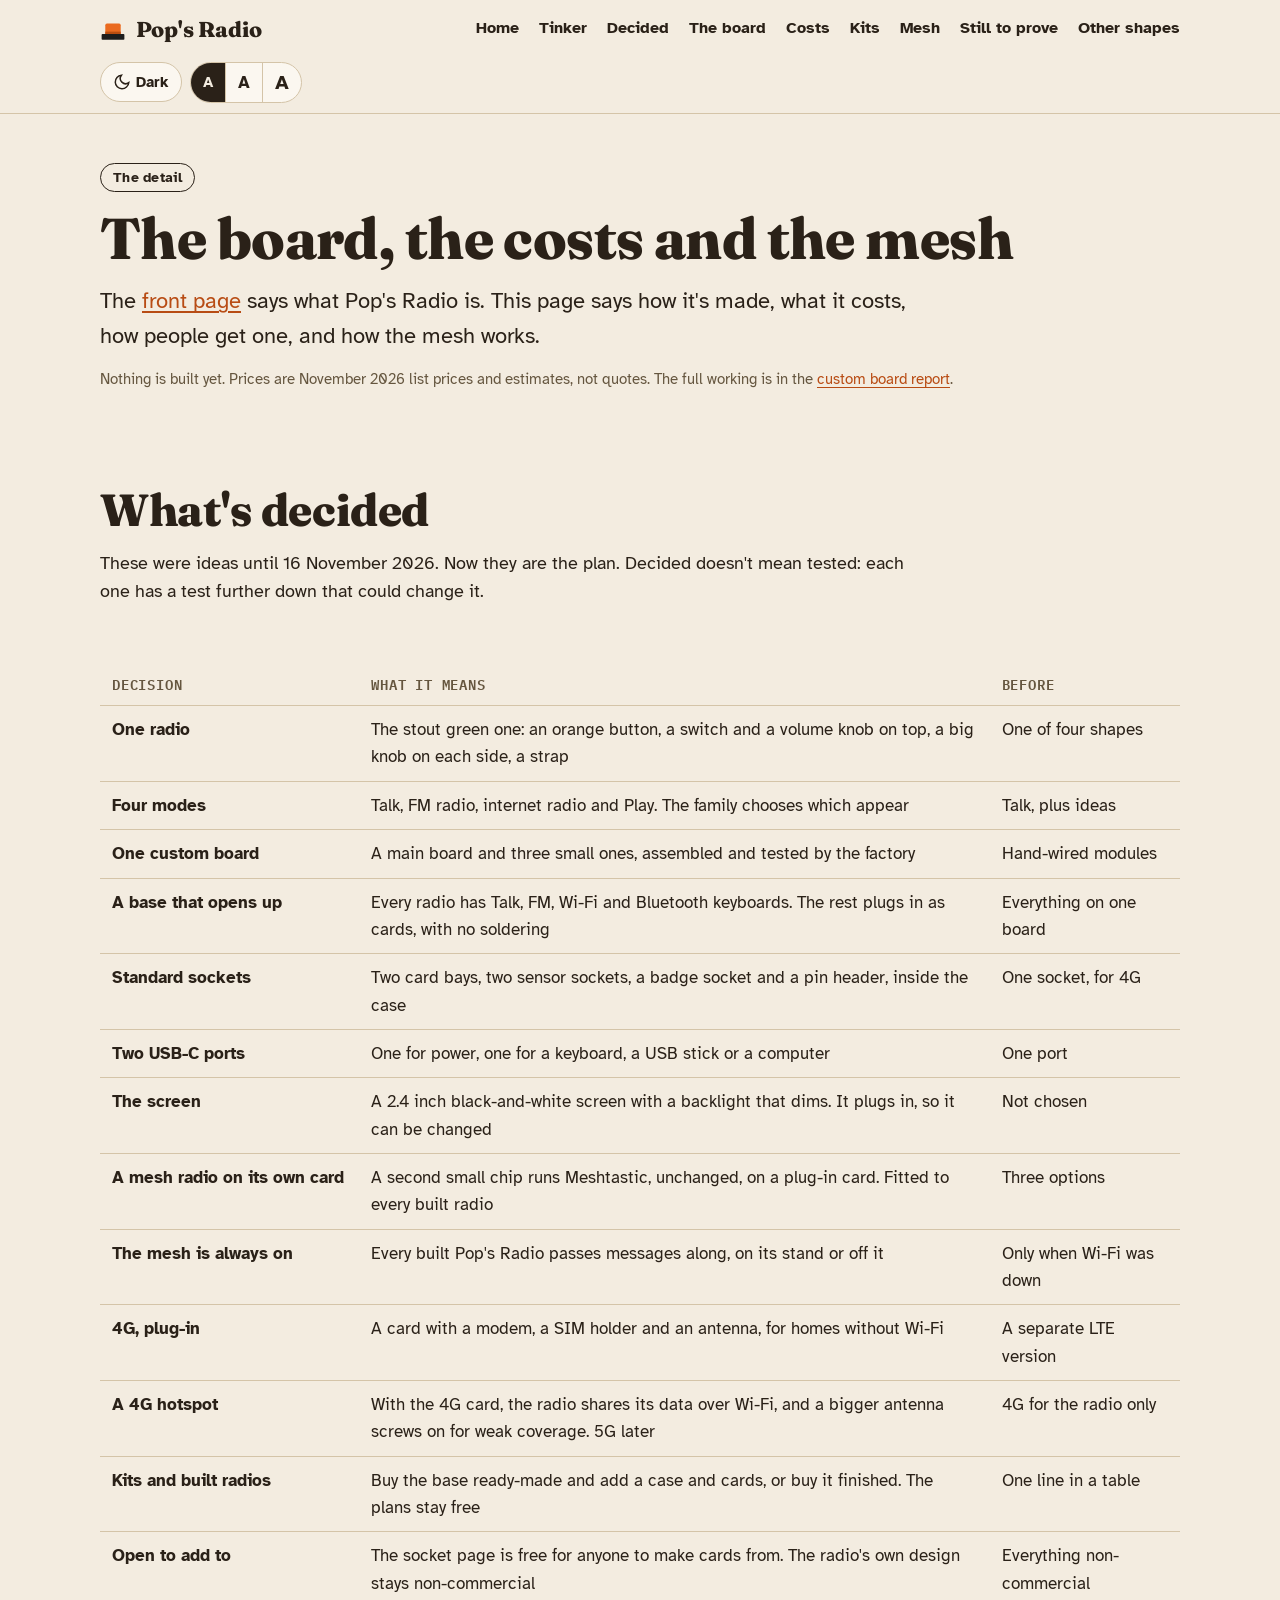
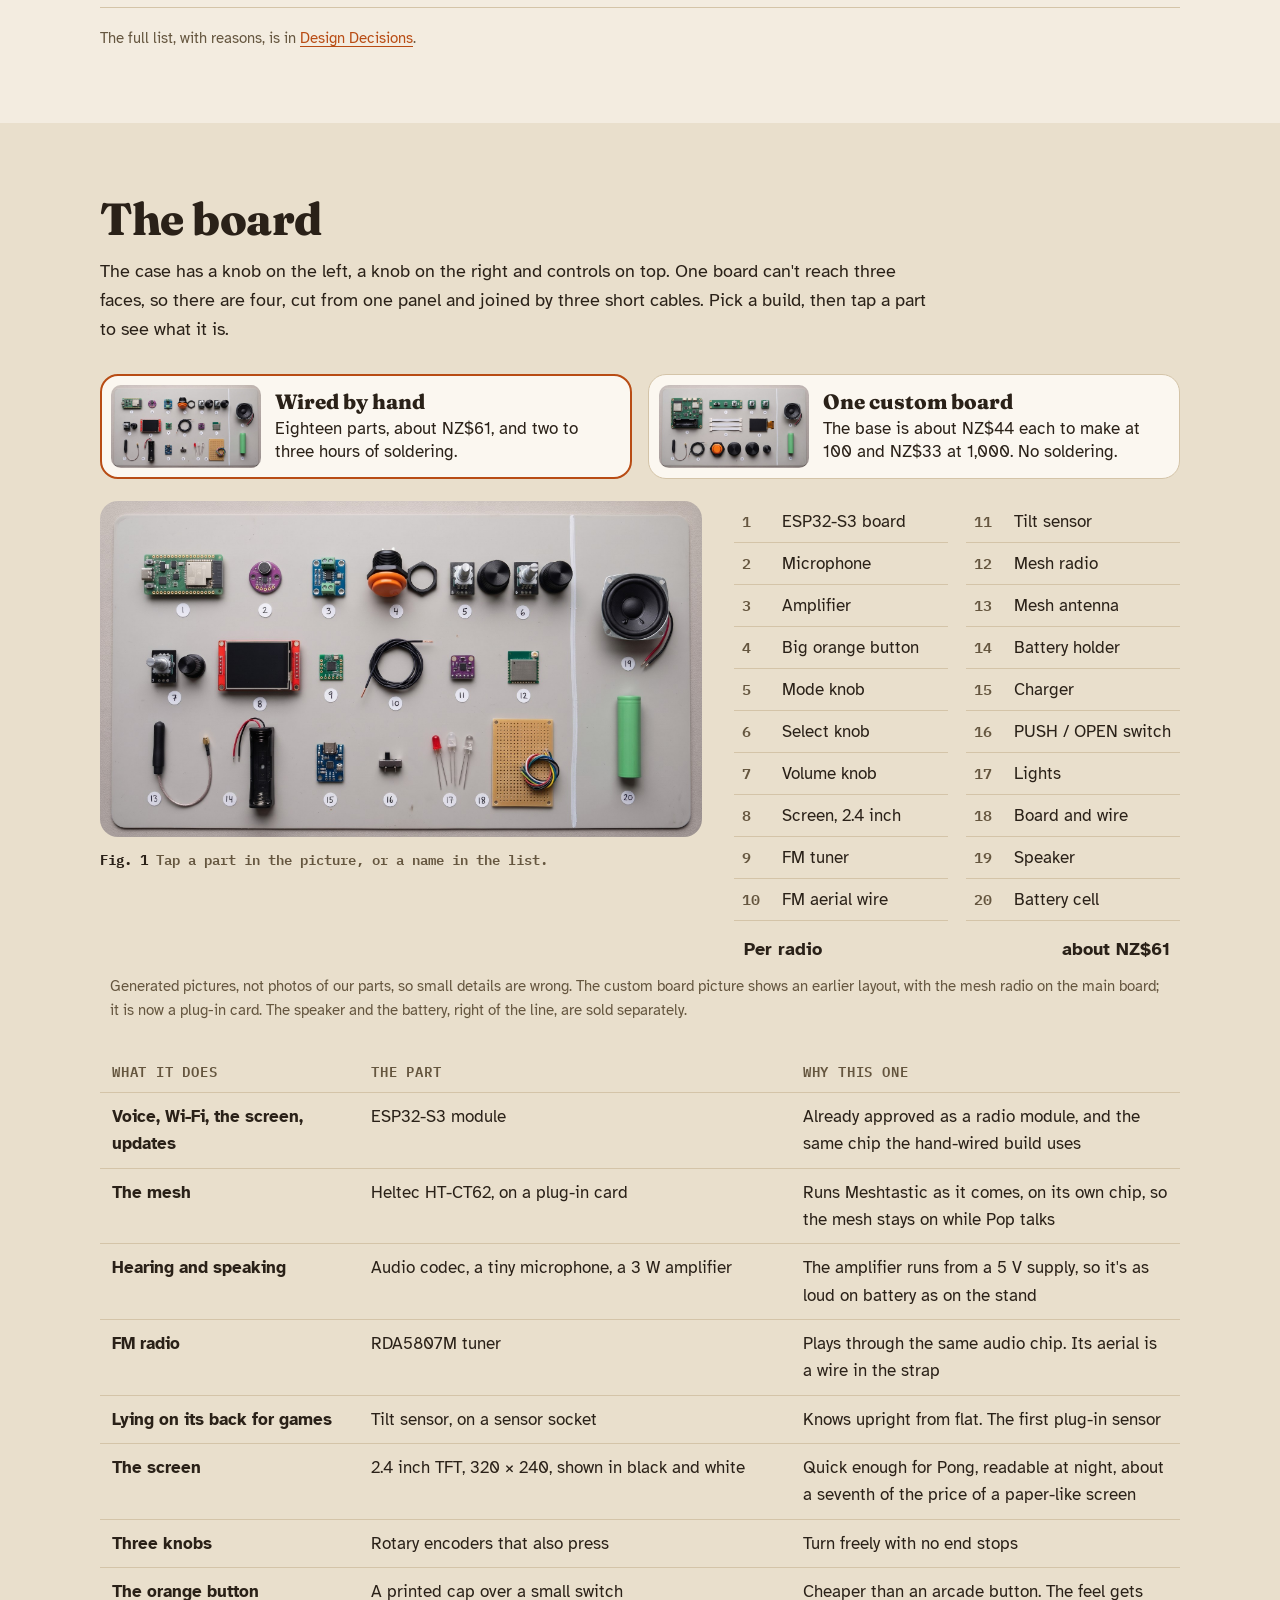
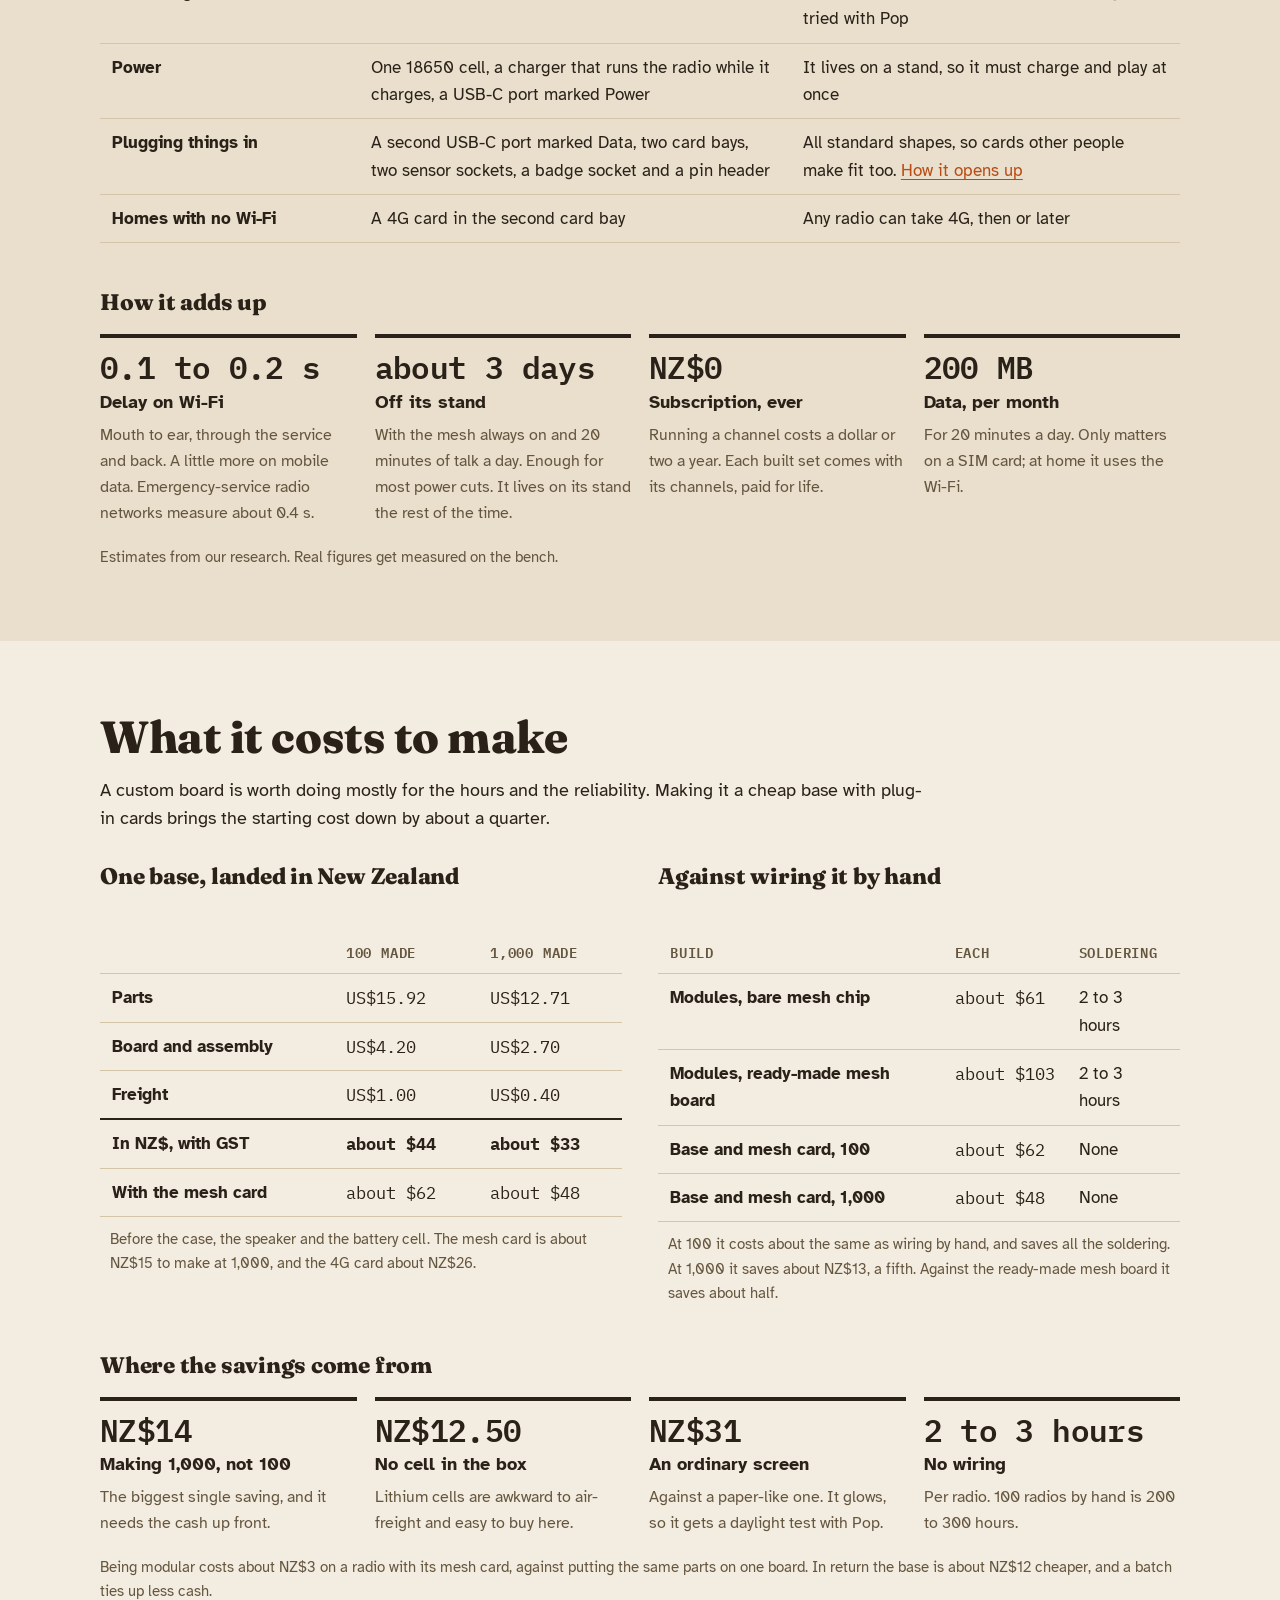
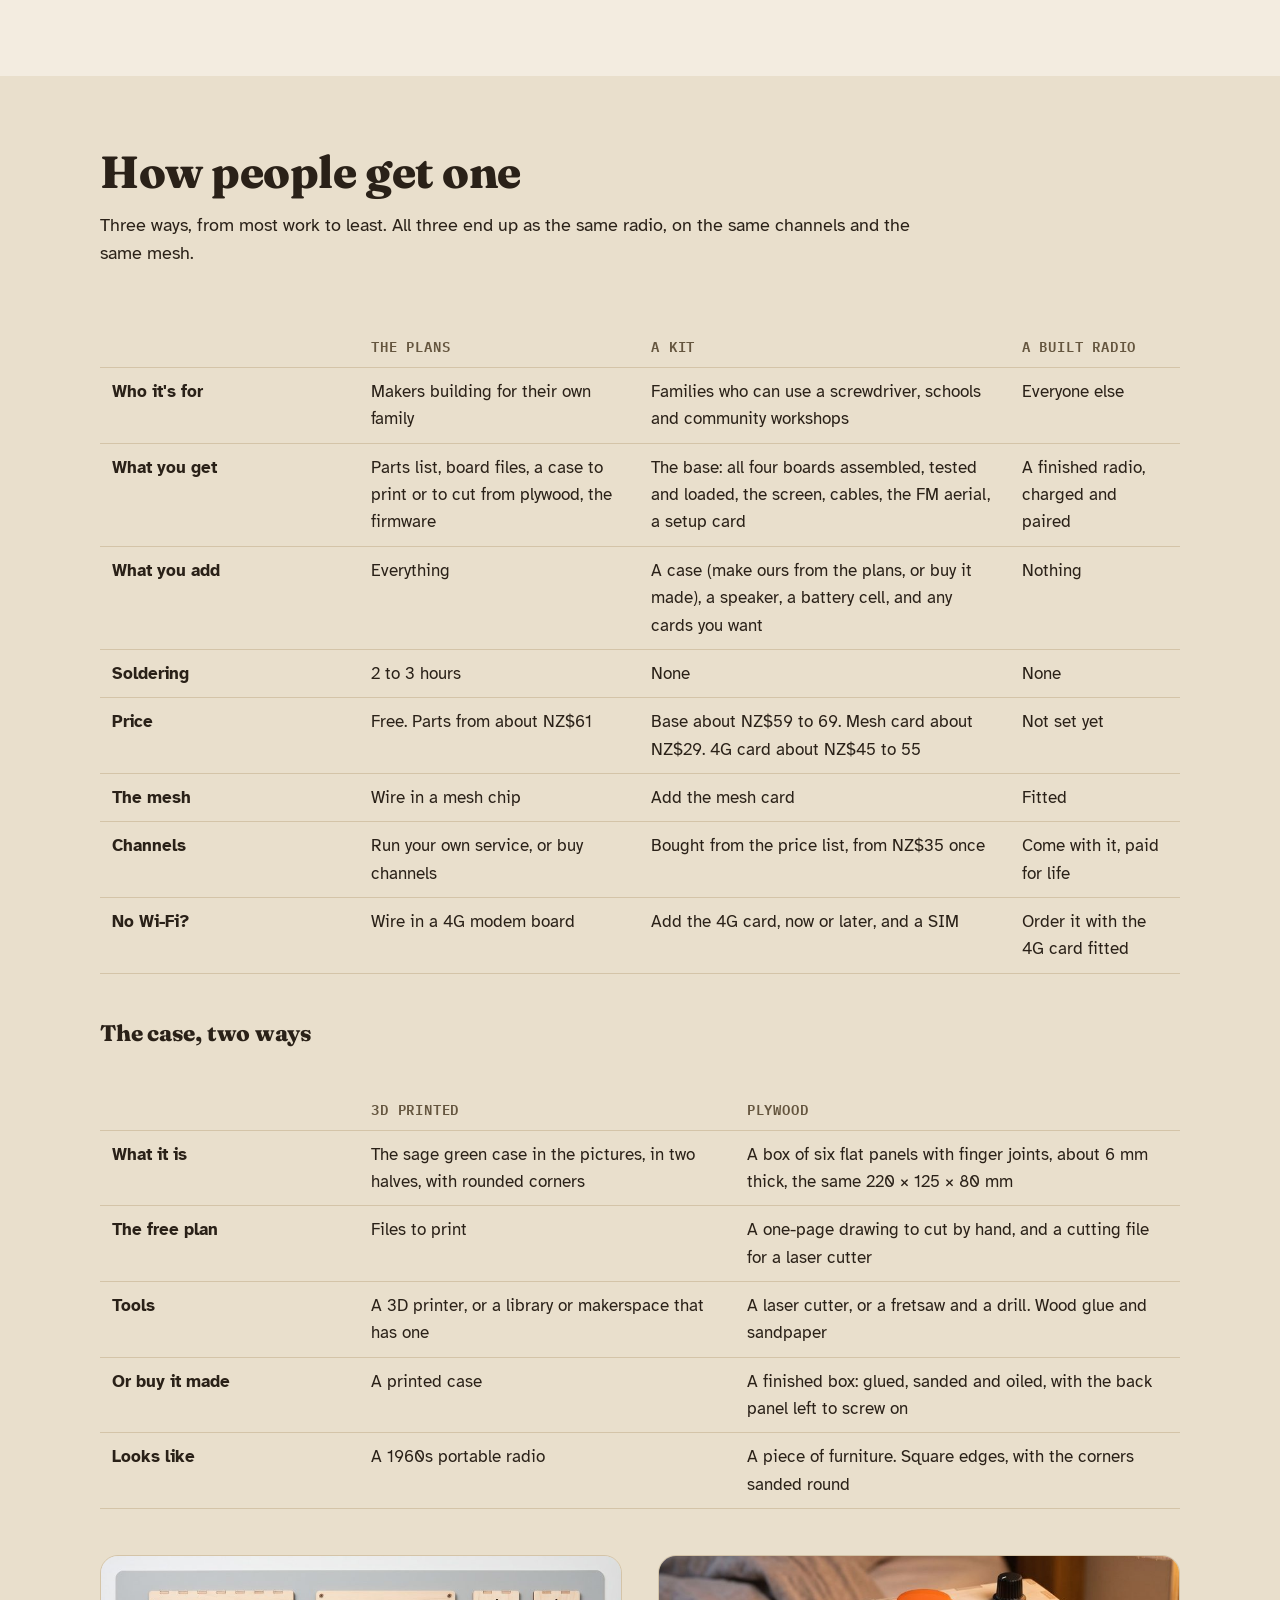
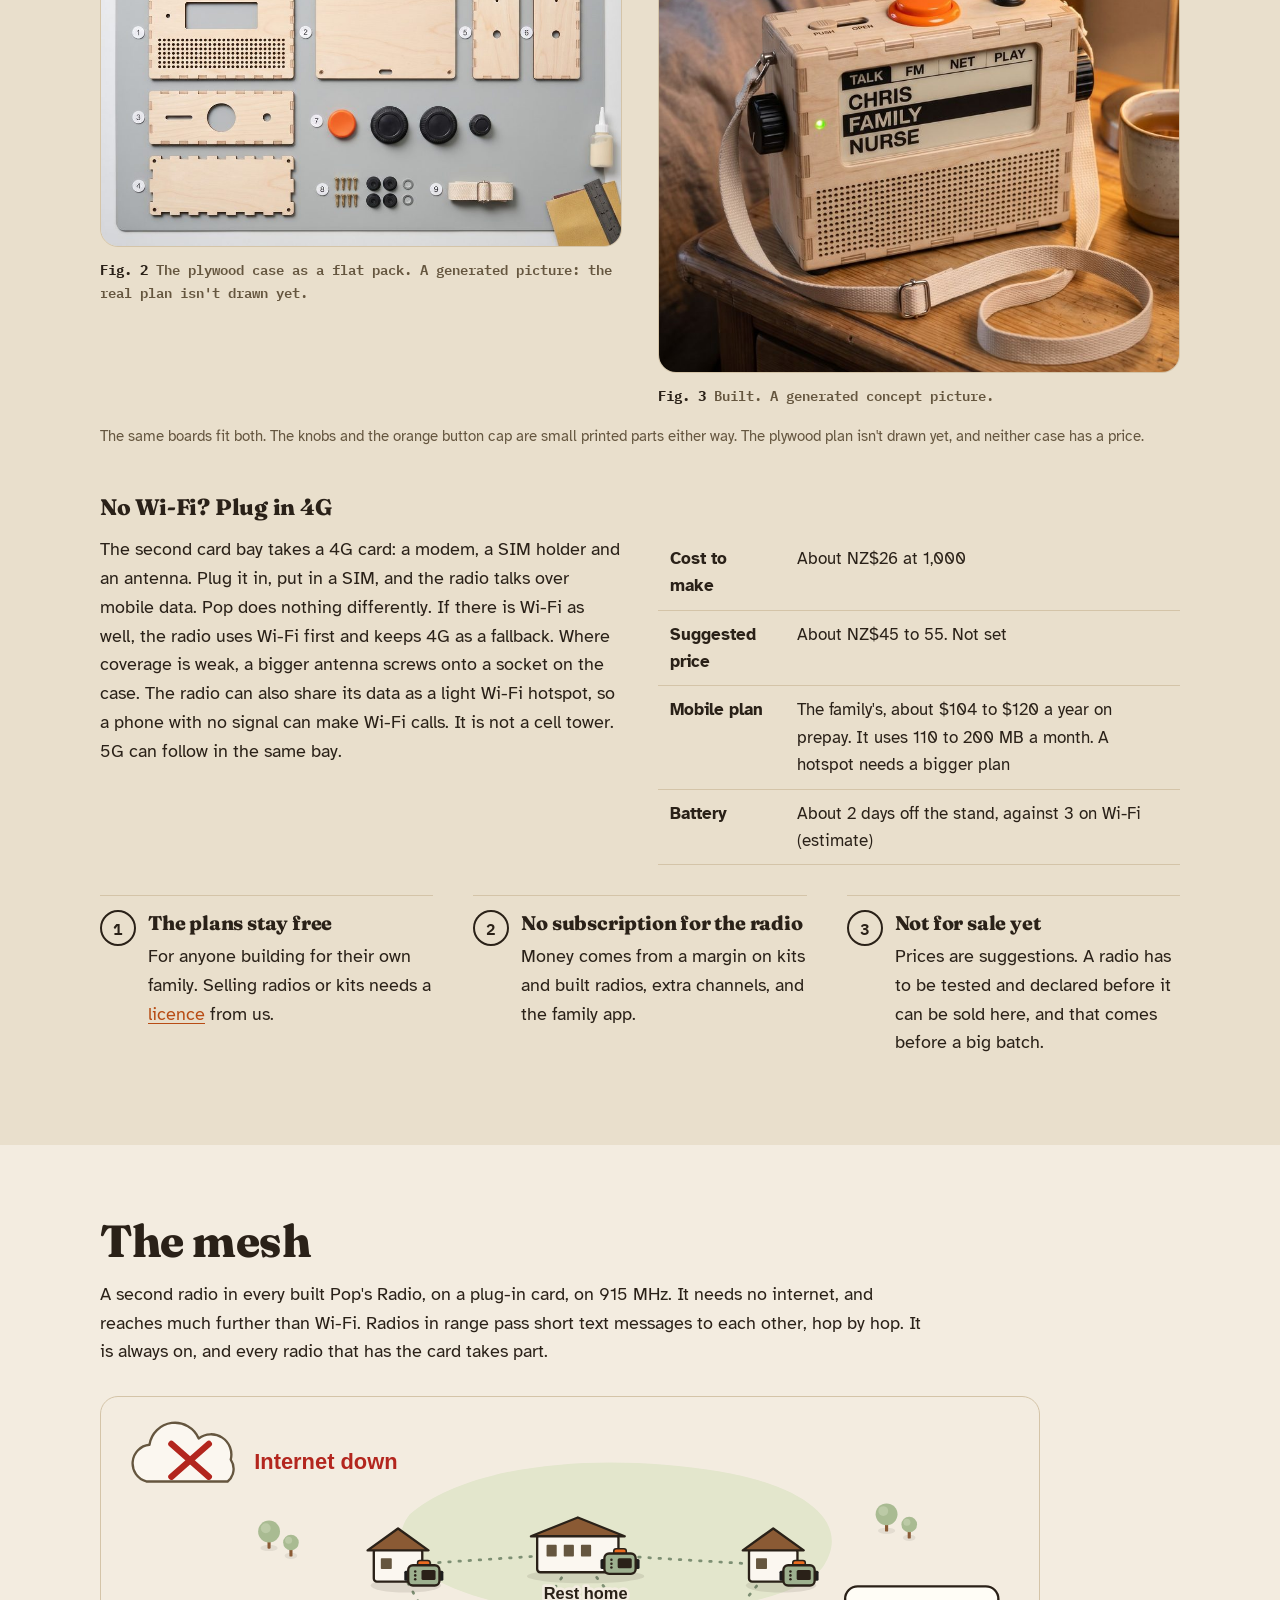
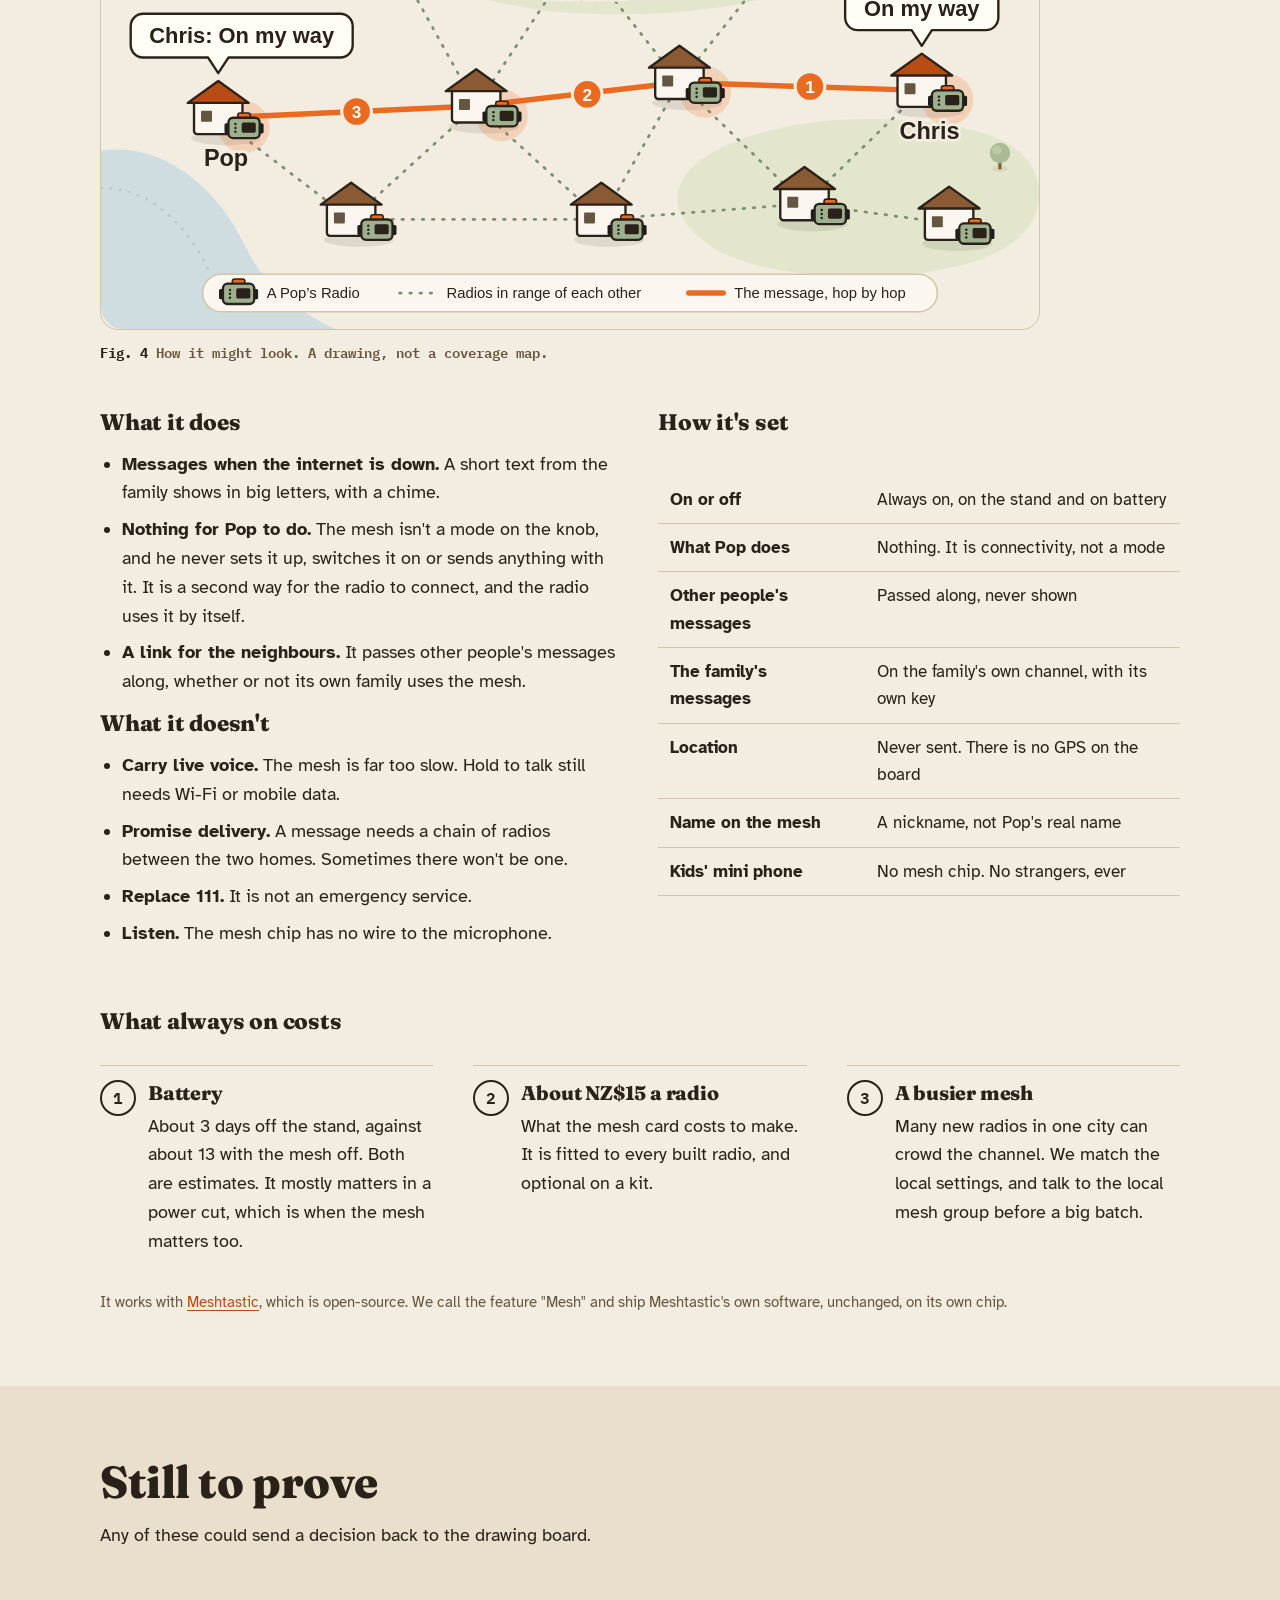
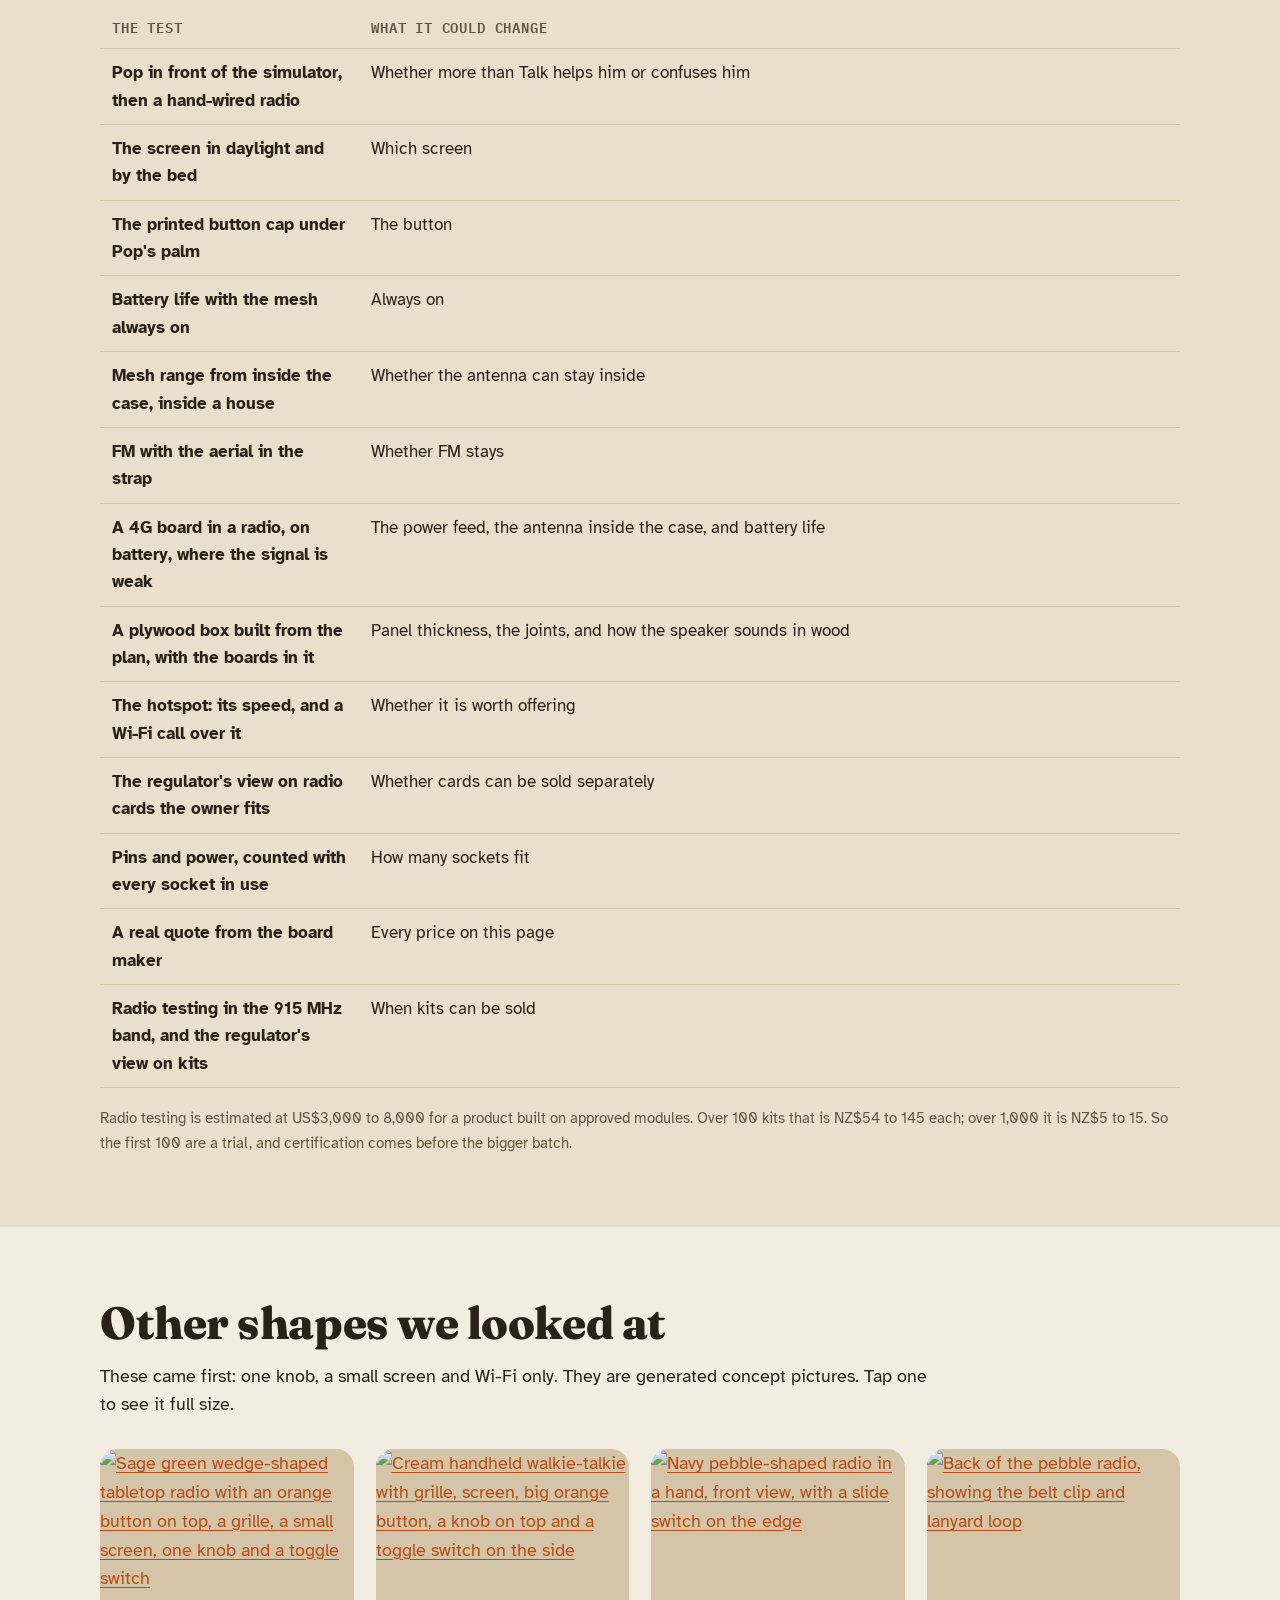
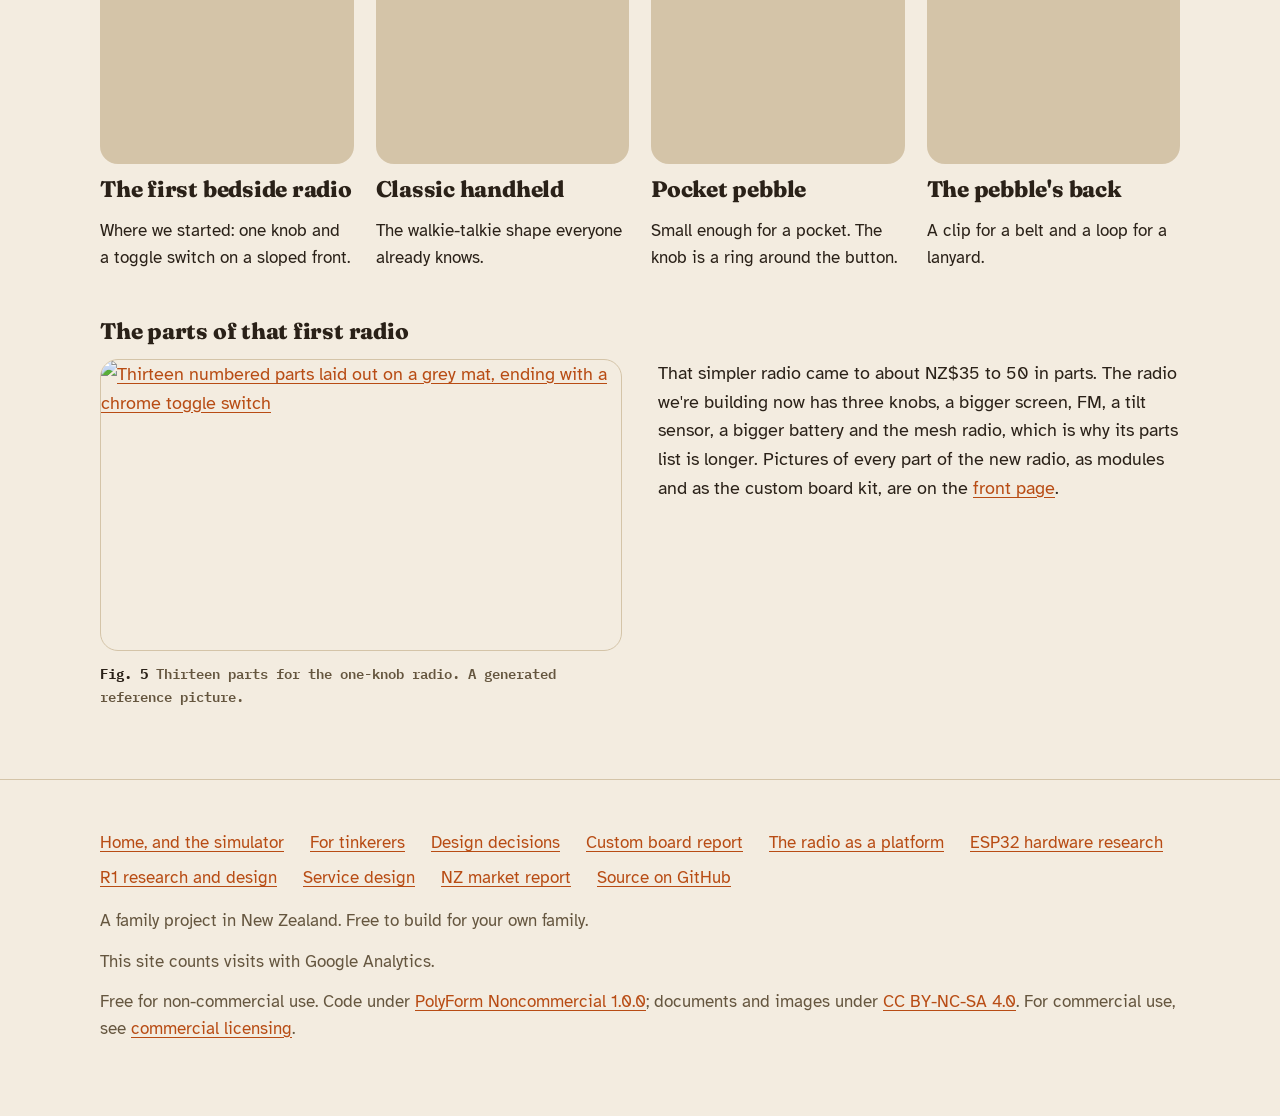
==== commit 6a2e3831: "Decision 24: a 4G hotspot with a screw-on antenna, 5G later With the 4G card fitted the radio can sh" ====
--- a/build.html
+++ b/build.html
@@ -107,6 +107,7 @@
           <tr><td>A mesh radio on its own card</td><td>A second small chip runs Meshtastic, unchanged, on a plug-in card. Fitted to every built radio</td><td>Three options</td></tr>
           <tr><td>The mesh is always on</td><td>Every built Pop's Radio passes messages along, on its stand or off it</td><td>Only when Wi-Fi was down</td></tr>
           <tr><td>4G, plug-in</td><td>A card with a modem, a SIM holder and an antenna, for homes without Wi-Fi</td><td>A separate LTE version</td></tr>
+          <tr><td>A 4G hotspot</td><td>With the 4G card, the radio shares its data over Wi-Fi, and a bigger antenna screws on for weak coverage. 5G later</td><td>4G for the radio only</td></tr>
           <tr><td>Kits and built radios</td><td>Buy the base ready-made and add a case and cards, or buy it finished. The plans stay free</td><td>One line in a table</td></tr>
           <tr><td>Open to add to</td><td>The socket page is free for anyone to make cards from. The radio's own design stays non-commercial</td><td>Everything non-commercial</td></tr>
         </tbody>
@@ -275,13 +276,13 @@
     <p class="small muted aside">The same boards fit both. The knobs and the orange button cap are small printed parts either way. The plywood plan isn't drawn yet, and neither case has a price.</p>
     <h3 class="sub">No Wi-Fi? Plug in 4G</h3>
     <div class="two">
-      <p>The second card bay takes a 4G card: a modem, a SIM holder and an antenna. Plug it in, put in a SIM, and the radio talks over mobile data. Pop does nothing differently. If there is Wi-Fi as well, the radio uses Wi-Fi first and keeps 4G as a fallback.</p>
+      <p>The second card bay takes a 4G card: a modem, a SIM holder and an antenna. Plug it in, put in a SIM, and the radio talks over mobile data. Pop does nothing differently. If there is Wi-Fi as well, the radio uses Wi-Fi first and keeps 4G as a fallback. Where coverage is weak, a bigger antenna screws onto a socket on the case. The radio can also share its data as a light Wi-Fi hotspot, so a phone with no signal can make Wi-Fi calls. It is not a cell tower. 5G can follow in the same bay.</p>
       <div class="scroll">
         <table class="cmp tight">
           <tbody>
             <tr><td>Cost to make</td><td>About NZ$26 at 1,000</td></tr>
             <tr><td>Suggested price</td><td>About NZ$45 to 55. Not set</td></tr>
-            <tr><td>Mobile plan</td><td>The family's, about $104 to $120 a year on prepay. It uses 110 to 200 MB a month</td></tr>
+            <tr><td>Mobile plan</td><td>The family's, about $104 to $120 a year on prepay. It uses 110 to 200 MB a month. A hotspot needs a bigger plan</td></tr>
             <tr><td>Battery</td><td>About 2 days off the stand, against 3 on Wi-Fi (estimate)</td></tr>
           </tbody>
         </table>
@@ -368,6 +369,7 @@
           <tr><td>FM with the aerial in the strap</td><td>Whether FM stays</td></tr>
           <tr><td>A 4G board in a radio, on battery, where the signal is weak</td><td>The power feed, the antenna inside the case, and battery life</td></tr>
           <tr><td>A plywood box built from the plan, with the boards in it</td><td>Panel thickness, the joints, and how the speaker sounds in wood</td></tr>
+          <tr><td>The hotspot: its speed, and a Wi-Fi call over it</td><td>Whether it is worth offering</td></tr>
           <tr><td>The regulator's view on radio cards the owner fits</td><td>Whether cards can be sold separately</td></tr>
           <tr><td>Pins and power, counted with every socket in use</td><td>How many sockets fit</td></tr>
           <tr><td>A real quote from the board maker</td><td>Every price on this page</td></tr>
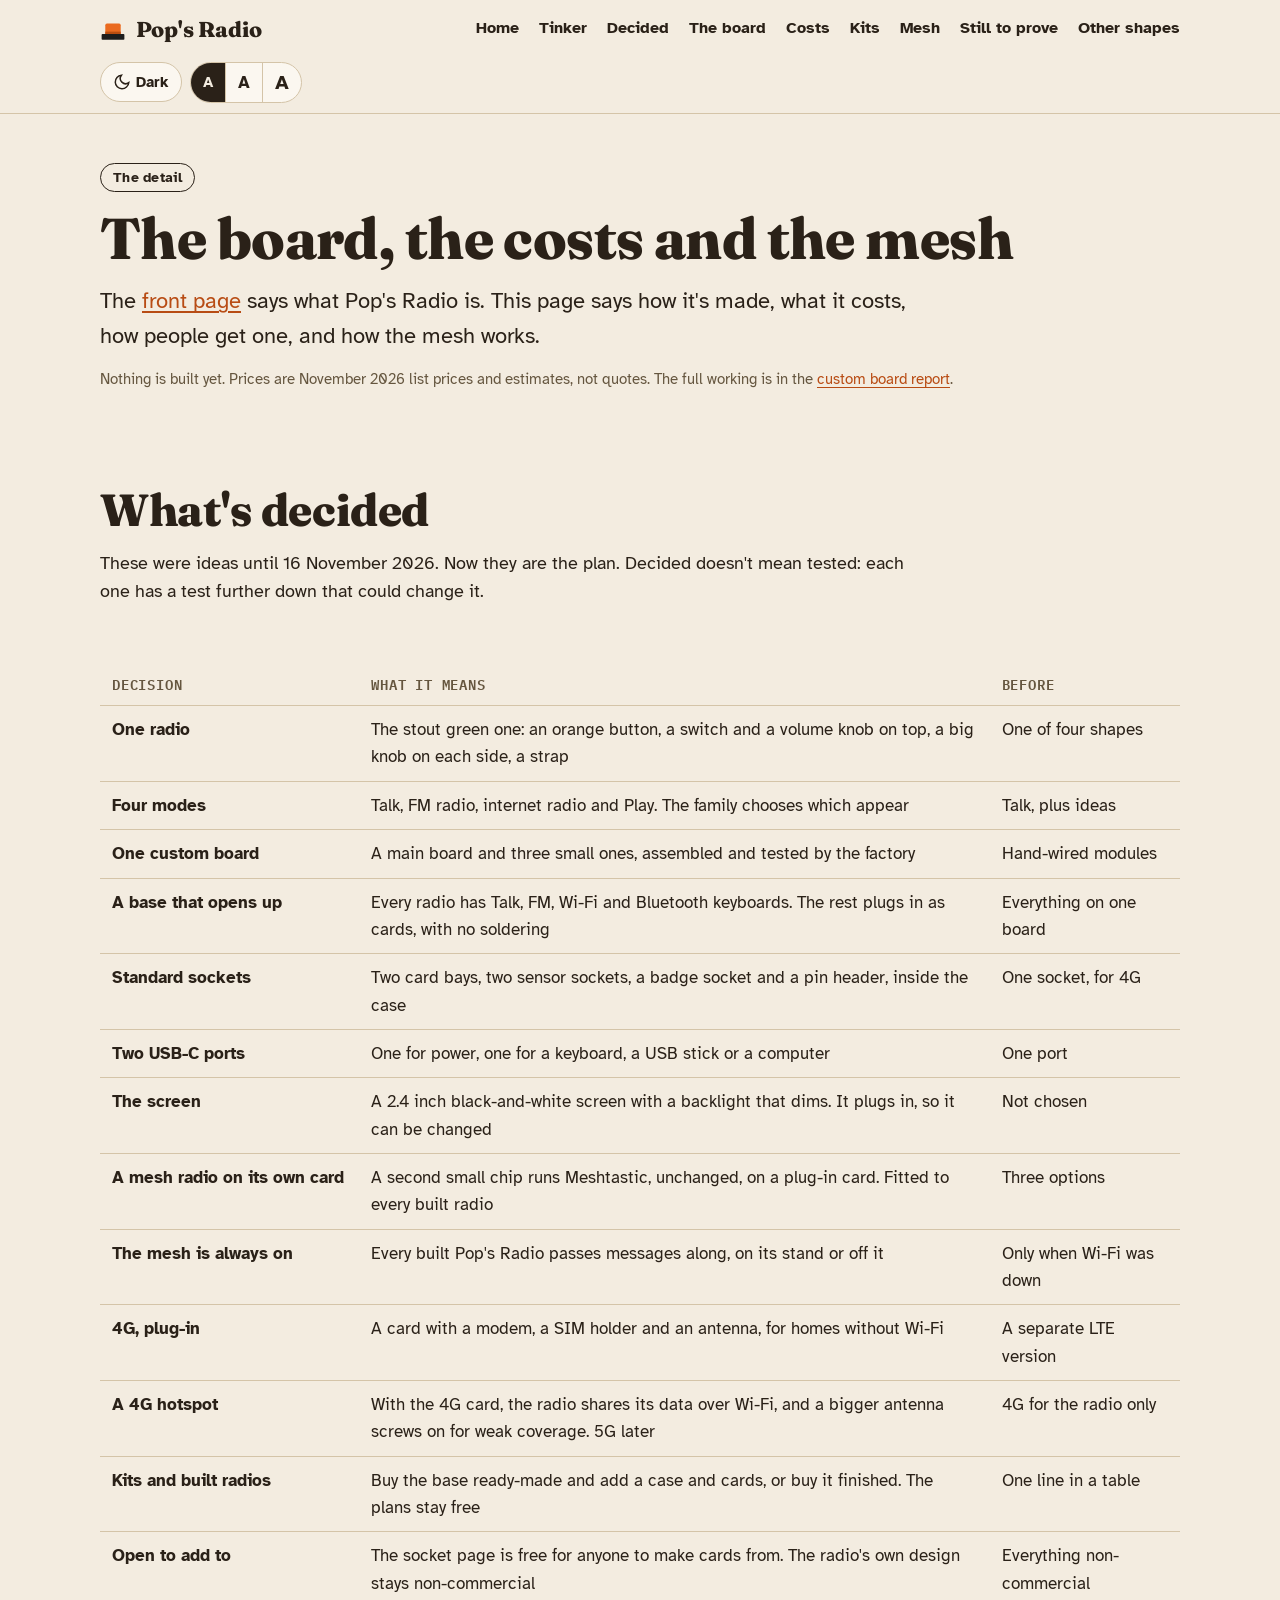
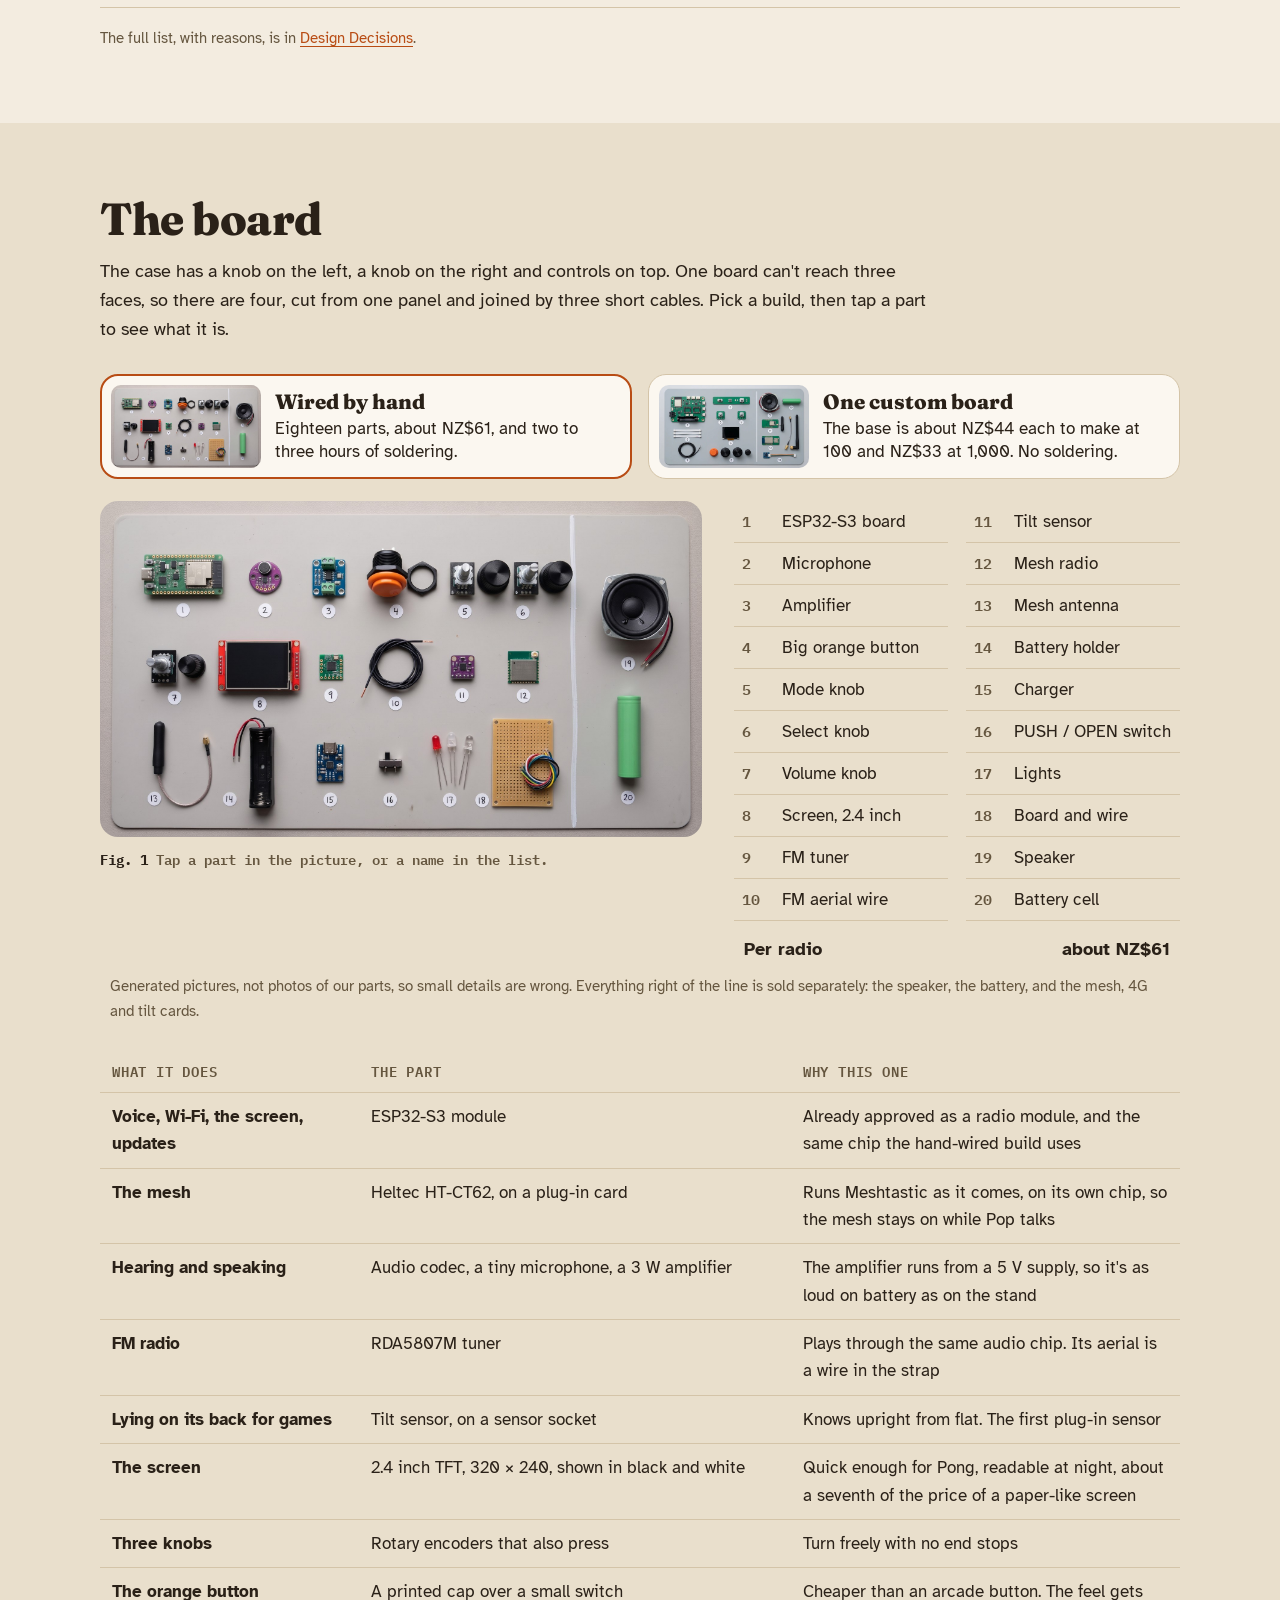
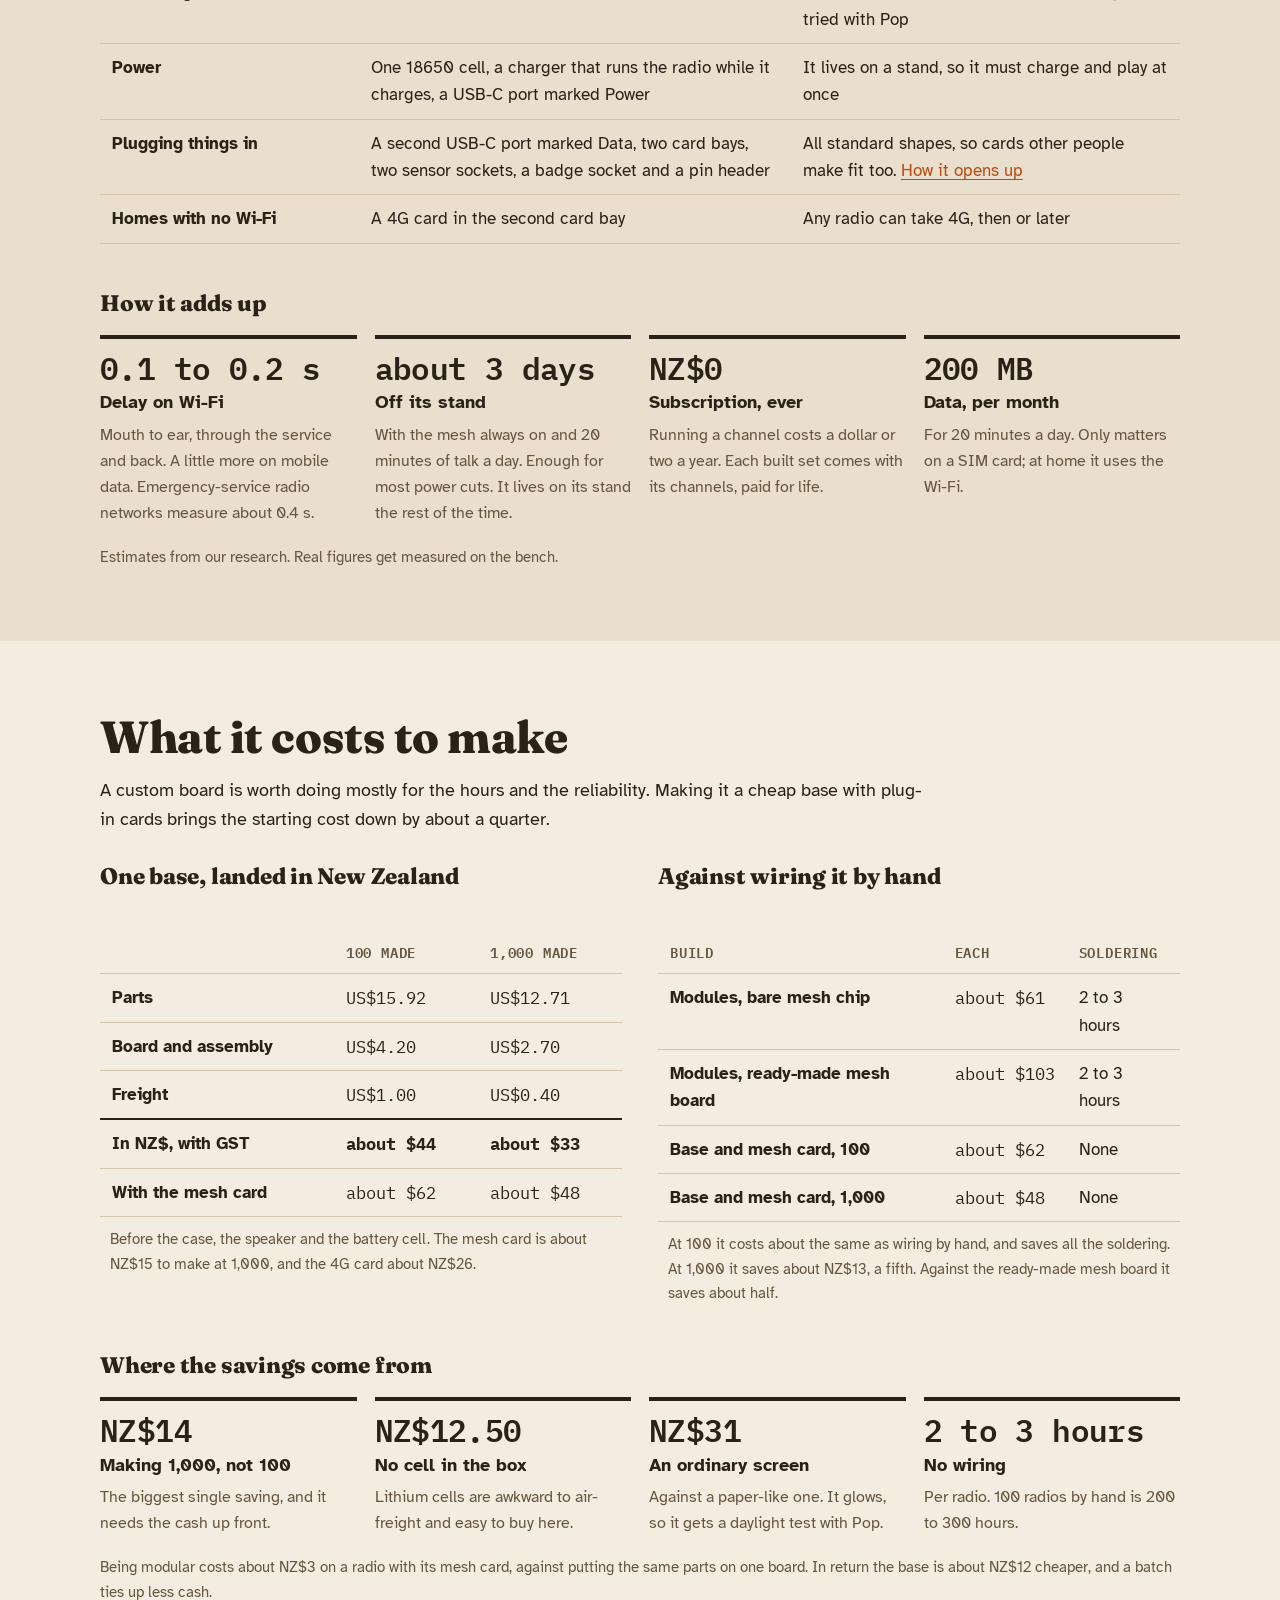
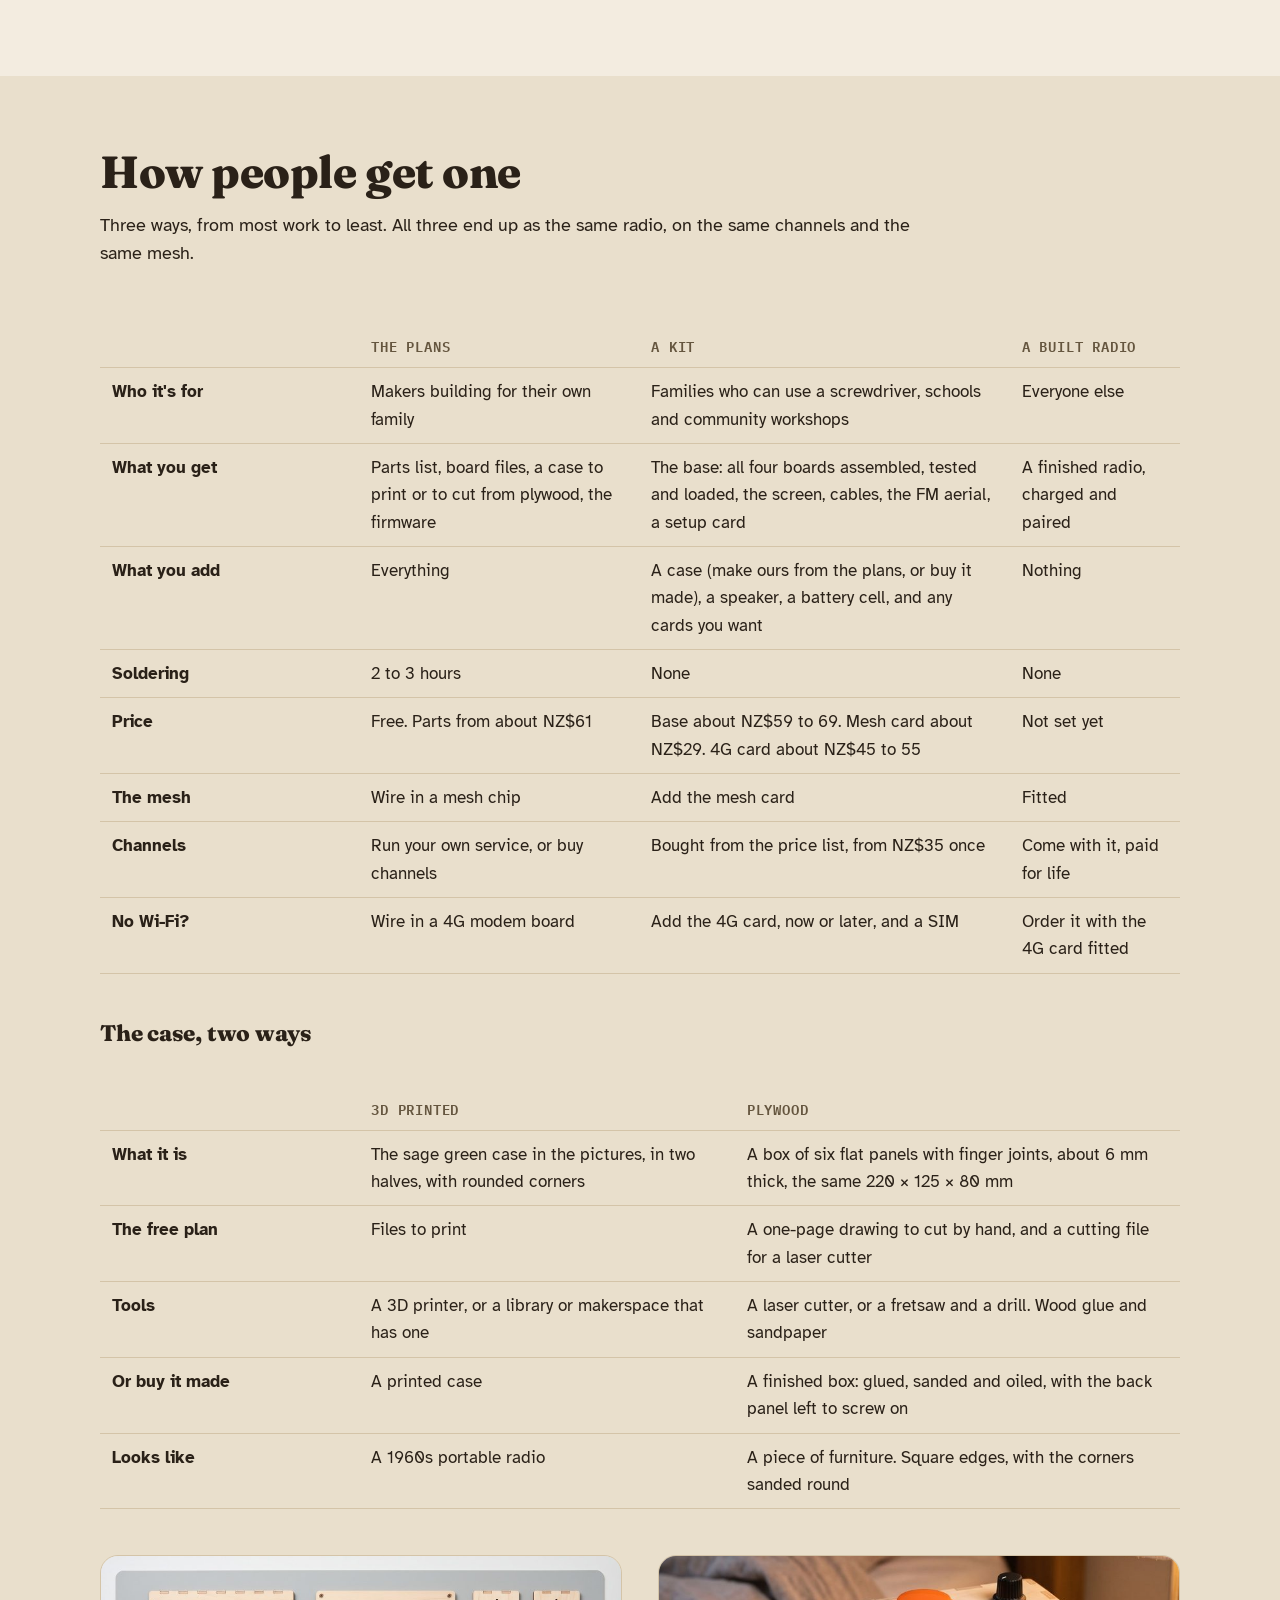
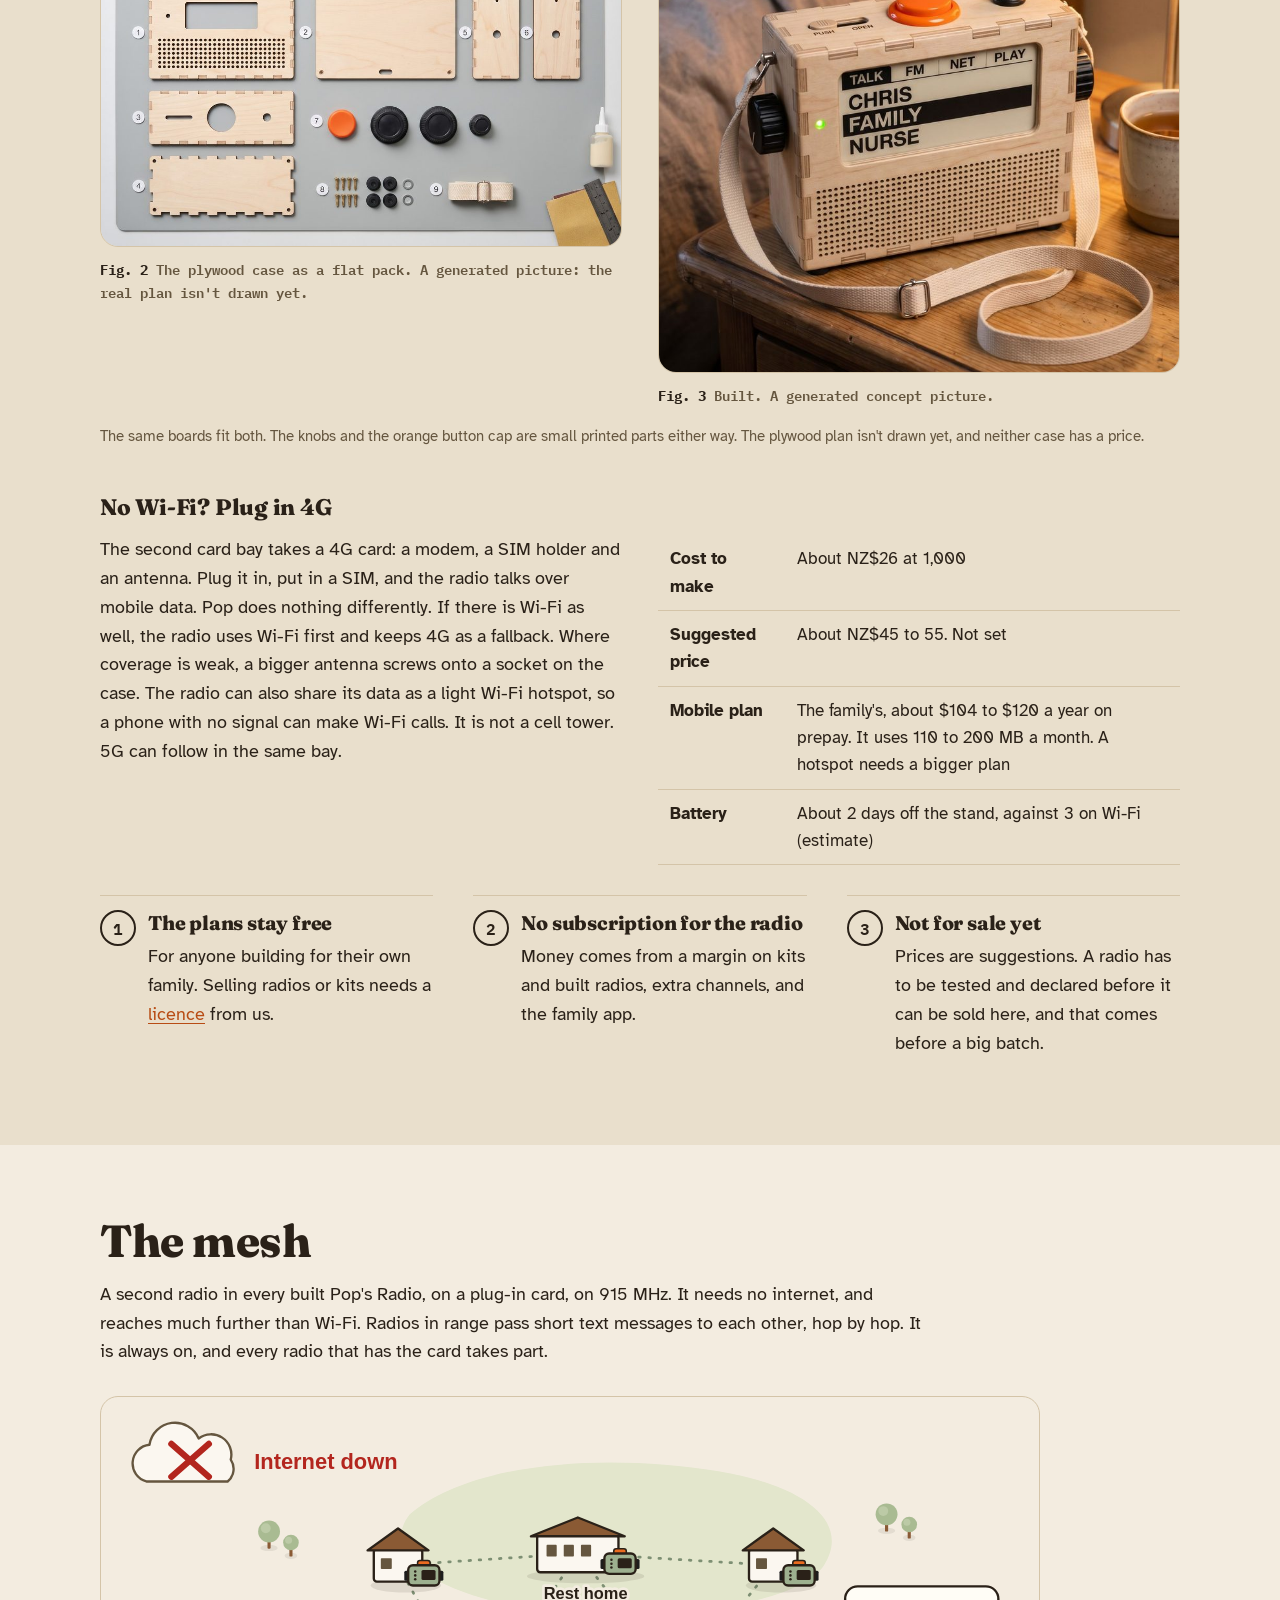
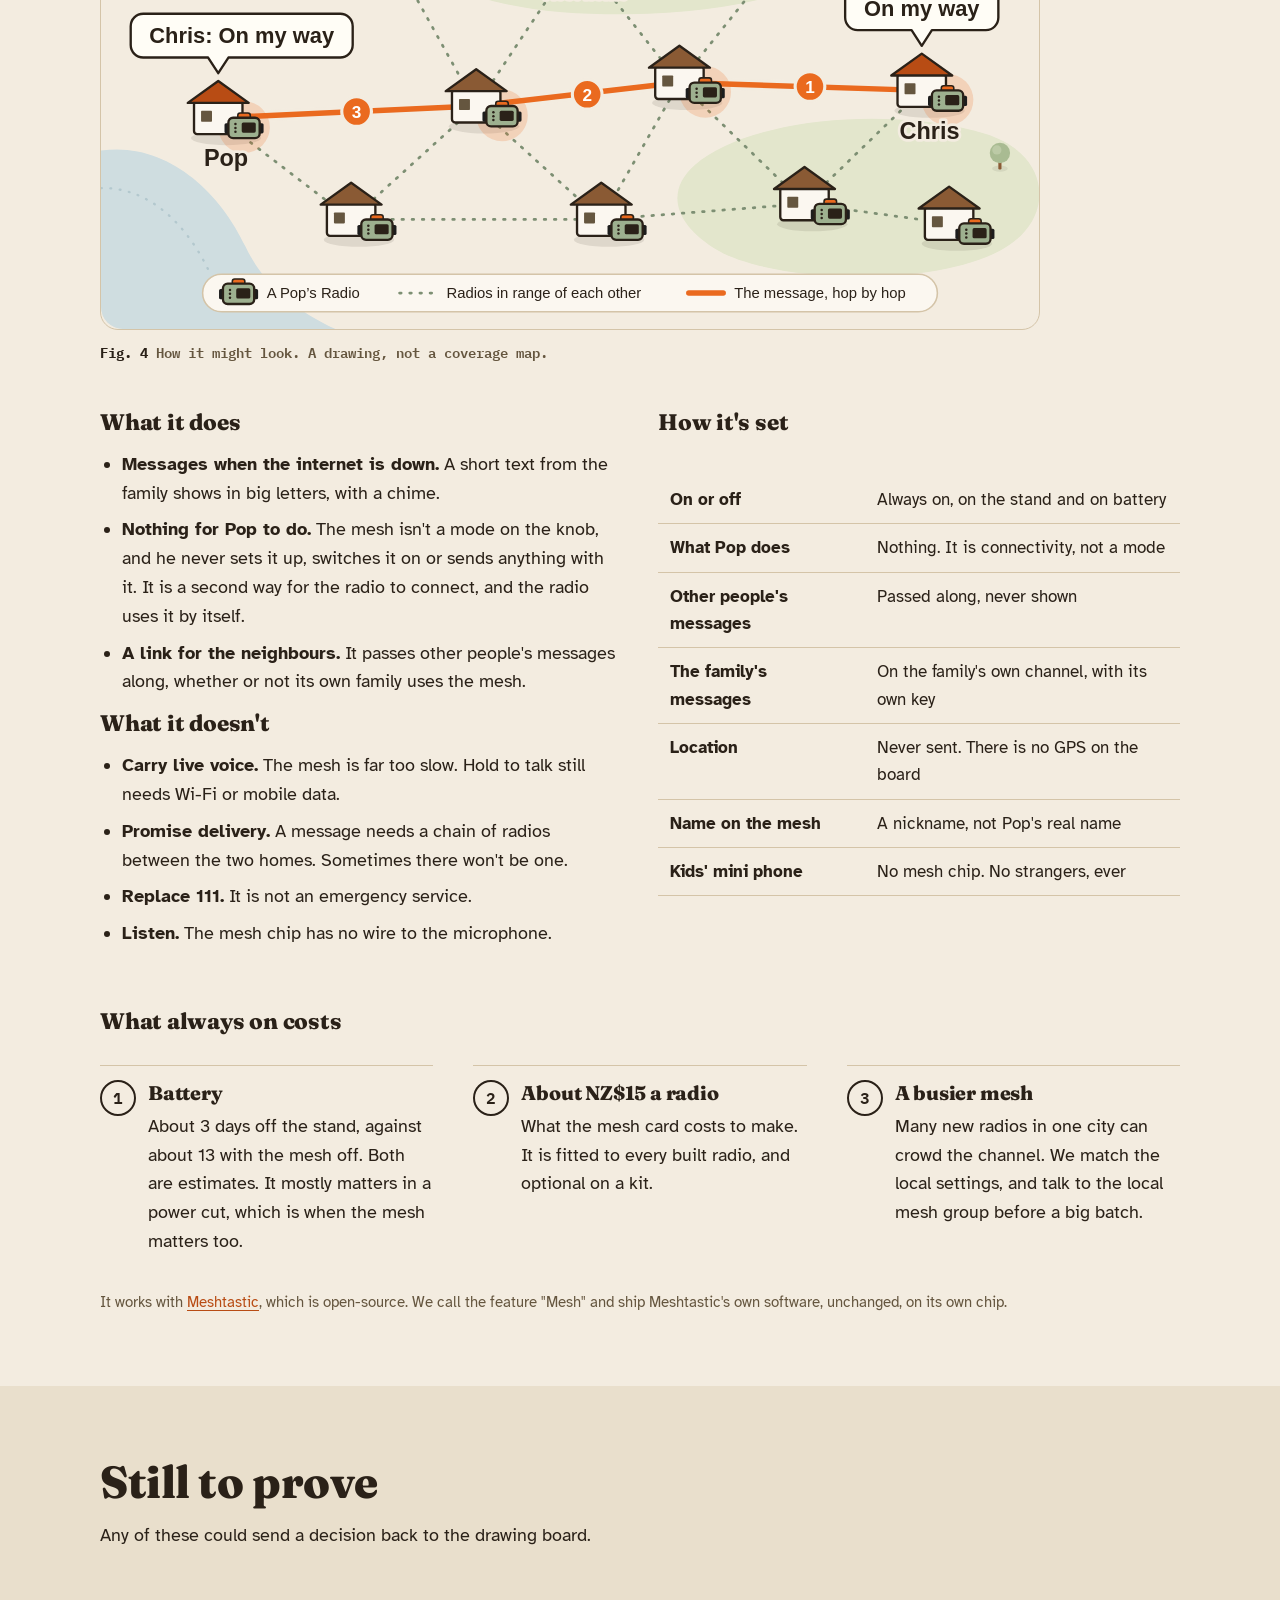
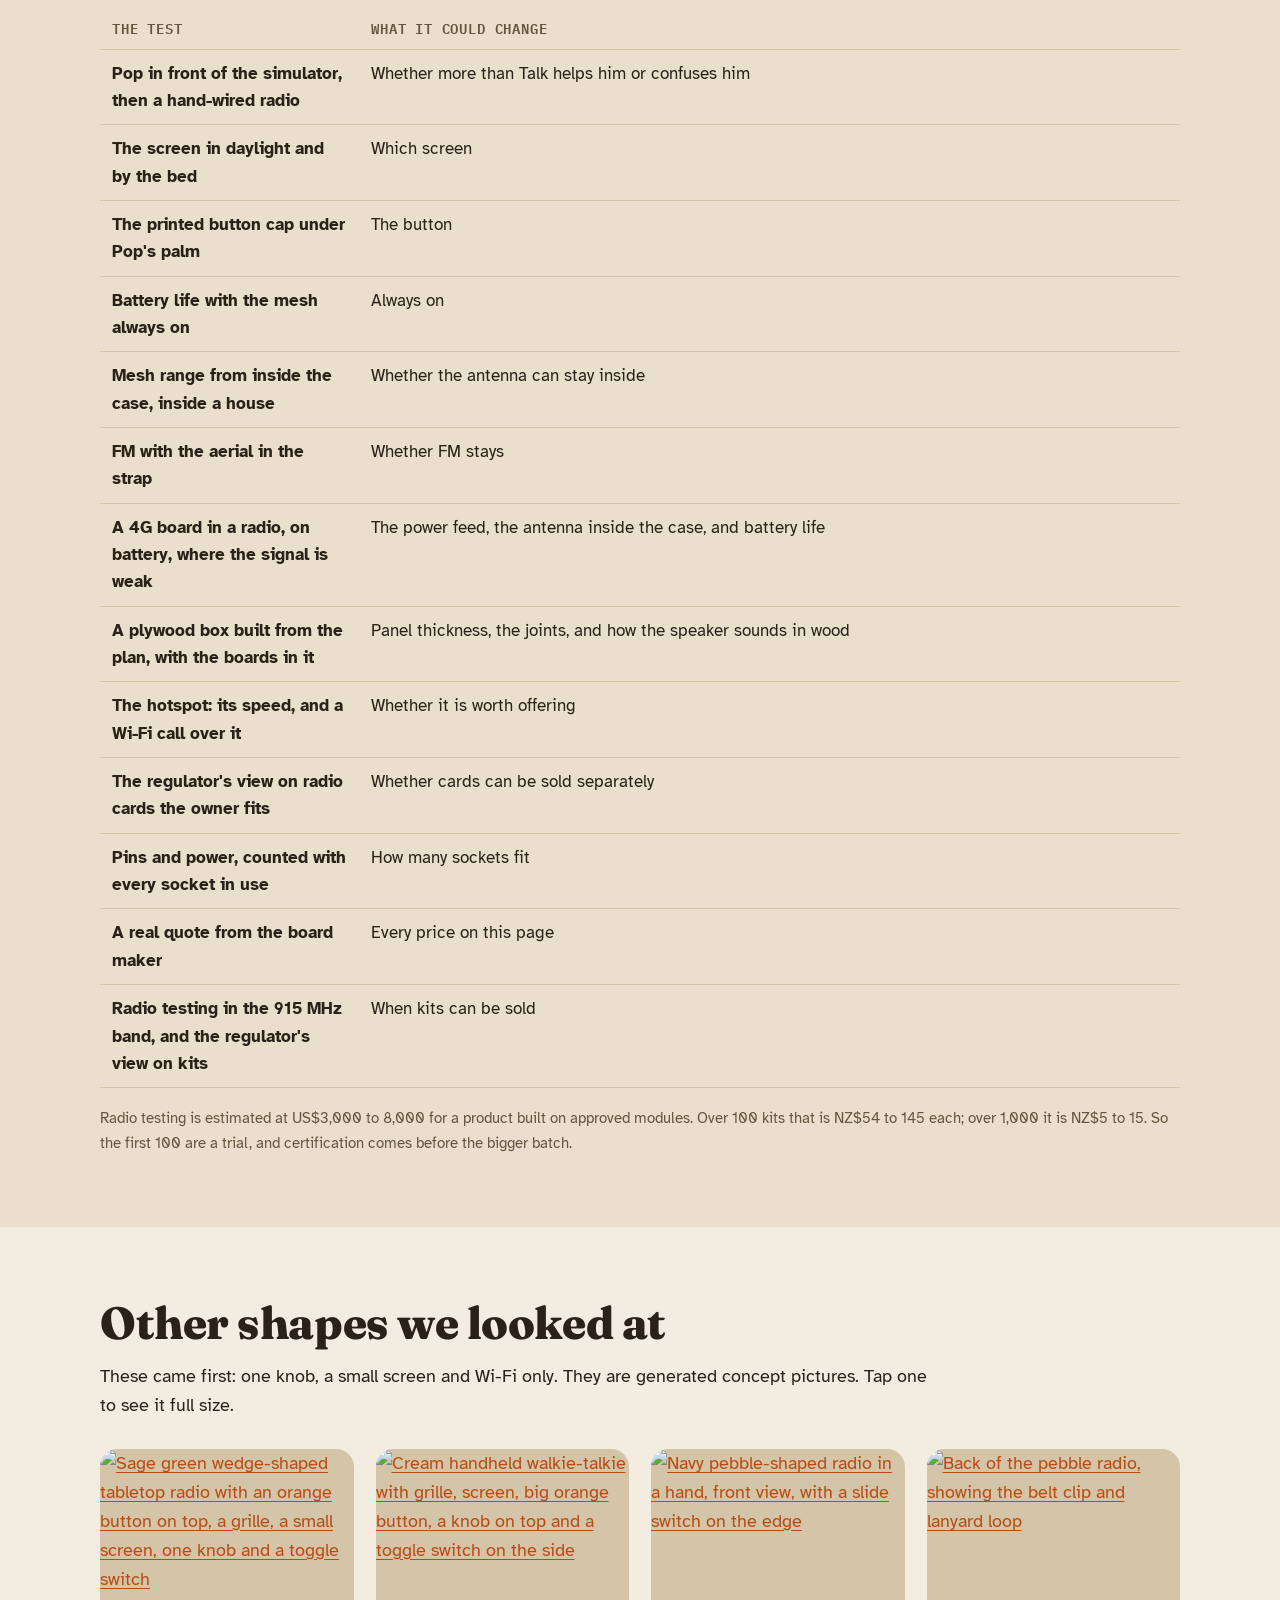
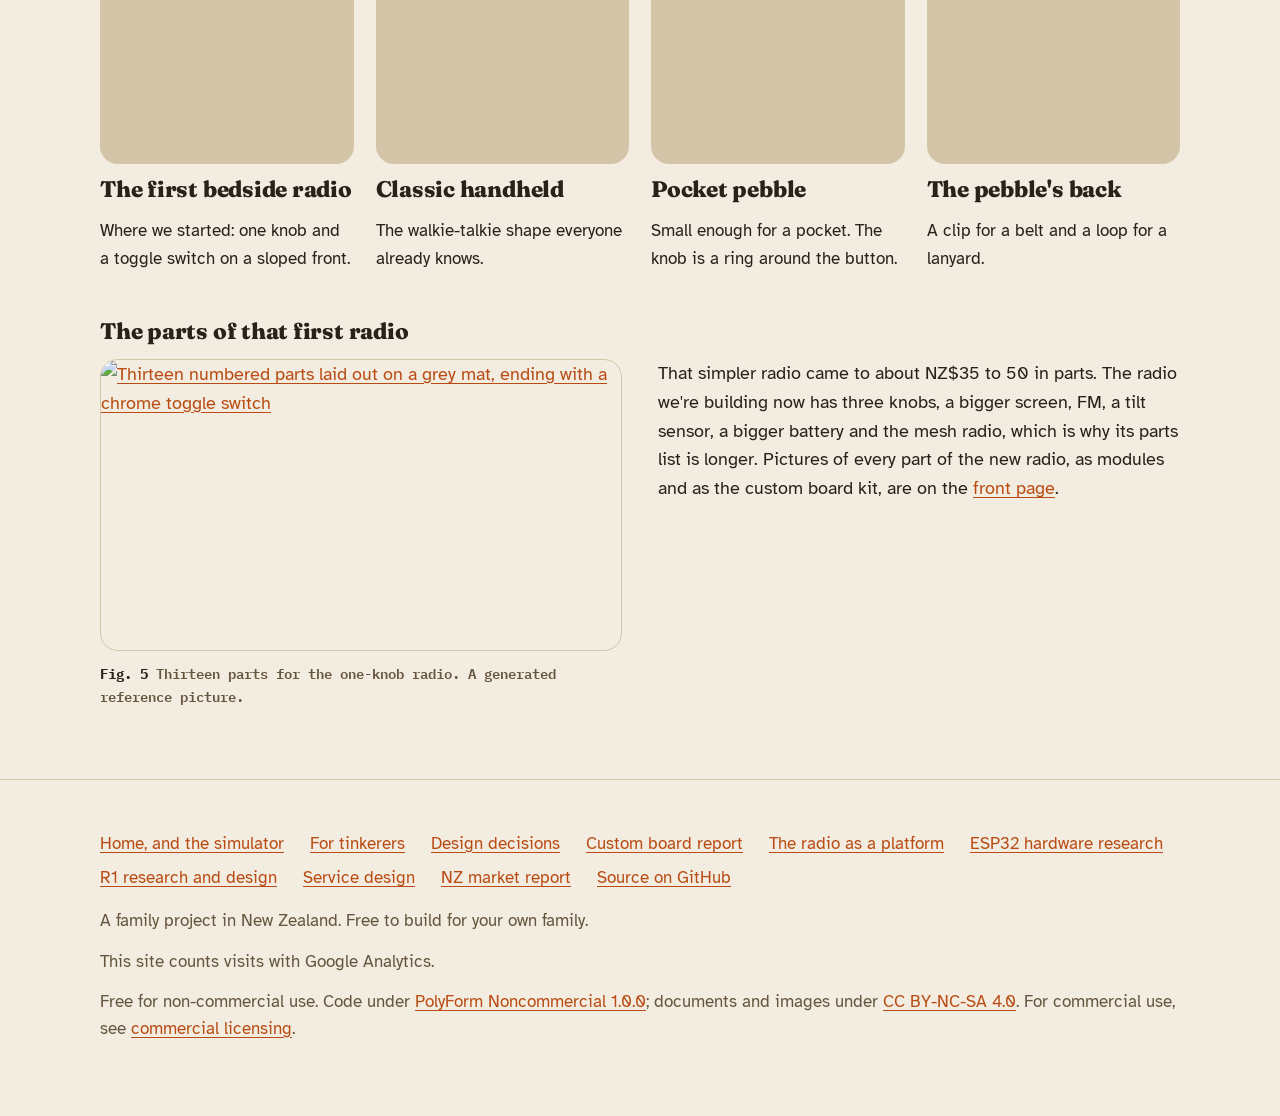
==== commit 906e6897: "Use the new custom board picture, with the plug-in cards Replace the board picture with the modular " ====
--- a/build.html
+++ b/build.html
@@ -113,7 +113,7 @@
         </tbody>
       </table>
     </div>
-    <p class="small muted aside">The full list, with reasons, is in <a href="https://github.com/cgbarlow/popsradio/blob/main/Design%20Decisions.md">Design Decisions</a>.</p>
+    <p class="small muted aside">The full list, with reasons, is in <a href="https://github.com/cgbarlow/popsradio/blob/main/docs/Design%20Decisions.md">Design Decisions</a>.</p>
   </div>
 </section>
 
@@ -147,7 +147,7 @@
         <div class="total"><span id="partTotalK">Per radio</span><span id="partTotalV">about NZ$61</span></div>
       </div>
     </div>
-    <p class="small muted fineprint">Generated pictures, not photos of our parts, so small details are wrong. The custom board picture shows an earlier layout, with the mesh radio on the main board; it is now a plug-in card. The speaker and the battery, right of the line, are sold separately.</p>
+    <p class="small muted fineprint">Generated pictures, not photos of our parts, so small details are wrong. Everything right of the line is sold separately: the speaker, the battery, and the mesh, 4G and tilt cards.</p>
     <div class="scroll">
       <table class="cmp">
         <thead><tr><th>What it does</th><th>The part</th><th>Why this one</th></tr></thead>
@@ -424,12 +424,12 @@
     <ul>
       <li><a href="index.html">Home, and the simulator</a></li>
       <li><a href="tinker.html">For tinkerers</a></li>
-      <li><a href="https://github.com/cgbarlow/popsradio/blob/main/Design%20Decisions.md">Design decisions</a></li>
+      <li><a href="https://github.com/cgbarlow/popsradio/blob/main/docs/Design%20Decisions.md">Design decisions</a></li>
       <li><a href="https://github.com/cgbarlow/popsradio/blob/main/reports/Custom%20PCB%20and%20cost-down.md">Custom board report</a></li>
-      <li><a href="https://github.com/cgbarlow/popsradio/blob/main/Pop's%20Radio%20as%20a%20Platform.md">The radio as a platform</a></li>
-      <li><a href="https://github.com/cgbarlow/popsradio/blob/main/Walkie-Talkie%20Beyond%20the%20R1%20Minimum%20Hardware.md">ESP32 hardware research</a></li>
-      <li><a href="https://github.com/cgbarlow/popsradio/blob/main/Rabbit%20R1%20Walkie-Talkie%20Research%20and%20Design.md">R1 research and design</a></li>
-      <li><a href="https://github.com/cgbarlow/popsradio/blob/main/Walkie-Talkie%20Service%20Design.md">Service design</a></li>
+      <li><a href="https://github.com/cgbarlow/popsradio/blob/main/docs/Pop's%20Radio%20as%20a%20Platform.md">The radio as a platform</a></li>
+      <li><a href="https://github.com/cgbarlow/popsradio/blob/main/docs/Walkie-Talkie%20Beyond%20the%20R1%20Minimum%20Hardware.md">ESP32 hardware research</a></li>
+      <li><a href="https://github.com/cgbarlow/popsradio/blob/main/docs/Rabbit%20R1%20Walkie-Talkie%20Research%20and%20Design.md">R1 research and design</a></li>
+      <li><a href="https://github.com/cgbarlow/popsradio/blob/main/docs/Walkie-Talkie%20Service%20Design.md">Service design</a></li>
       <li><a href="https://github.com/cgbarlow/popsradio/blob/main/reports/NZ%20addressable%20market%20and%20opportunities.md">NZ market report</a></li>
       <li><a href="https://github.com/cgbarlow/popsradio">Source on GitHub</a></li>
     </ul>
@@ -479,16 +479,10 @@
   "note": "Eighteen parts, about NZ$61, and two to three hours of soldering.",
   "items": [[ 13.9, 21.8, 16.5, 17.9, "ESP32-S3 board", "The brain: Wi-Fi, voice, encryption, the screen and games"],[ 27.4, 22.0, 8.5, 15.2, "Microphone", "Hears you"],[ 38.0, 22.8, 9.0, 17.0, "Amplifier", "Drives the speaker"],[ 50.2, 23.1, 14.5, 20.6, "Big orange button", "Hold to talk"],[ 63.1, 22.8, 12.5, 17.9, "Mode knob", "Left side. Picks Talk, FM, internet radio or Play"],[ 73.5, 22.8, 13.0, 17.9, "Select knob", "Right side. Picks who, which station or which game"],[ 12.6, 49.1, 12.5, 17.0, "Volume knob", "On top. Louder or quieter"],[ 26.4, 48.9, 16.5, 20.6, "Screen, 2.4 inch", "Names, stations and games, in black and white"],[ 38.4, 49.5, 7.5, 13.4, "FM tuner", "Ordinary FM radio, with no internet"],[ 49.2, 48.8, 14.5, 22.4, "FM aerial wire", "About 75 cm. Runs through the shoulder strap"],[ 60.2, 49.5, 7.5, 13.4, "Tilt sensor", "Knows upright from lying on its back"],[ 70.2, 49.5, 8.5, 16.1, "Mesh radio", "The always-on mesh, on its own chip"],[ 13.5, 78.0, 13.0, 29.6, "Mesh antenna", "For the mesh radio"],[ 26.8, 76.6, 9.0, 32.3, "Battery holder", "Holds one 18650 cell"],[ 38.2, 78.0, 8.0, 17.9, "Charger", "Charges the cell over USB-C"],[ 48.1, 77.8, 7.5, 12.5, "PUSH / OPEN switch", "Slide it to talk hands-free"],[ 58.5, 77.1, 10.0, 22.4, "Lights", "Red whenever the microphone can hear. Colours for talk and listen"],[ 70.2, 77.8, 13.5, 30.5, "Board and wire", "Joins it all up, by hand"],[ 88.8, 31.4, 14.5, 26.9, "Speaker", "Sold separately"],[ 87.8, 70.2, 7.5, 29.6, "Battery cell", "Sold separately"]]
  },
- "board": {
-  "title": "One custom board, as a kit",
-  "img": "images/parts-custom-board.jpg",
-  "note": "The base is about NZ$44 each to make at 100 and NZ$33 at 1,000. No soldering.",
-  "items": [[ 18.5, 33.8, 23.5, 42.1, "Main board", "Both radio chips, the audio, FM tuner, tilt sensor, charger, USB-C and the battery holder"],[ 44.5, 23.1, 24.5, 17.0, "Top board", "The talk switch, the PUSH / OPEN switch, the volume knob and the lights"],[ 61.9, 23.1, 8.5, 17.0, "Mode board", "The left-hand knob"],[ 70.8, 23.1, 8.5, 17.0, "Select board", "The right-hand knob"],[ 44.5, 47.5, 24.5, 20.6, "Three cables", "Join the small boards to the main board"],[ 68.2, 48.1, 19.5, 21.5, "Screen, 2.4 inch", "Plugs into the main board"],[ 20.0, 78.0, 26.0, 29.6, "Mesh antenna and FM aerial wire", "The antenna for the mesh radio, and the FM aerial for the strap"],[ 54.8, 77.1, 46.0, 24.2, "Button cap and knobs", "Small printed parts: the orange cap, two large knobs and the volume knob"],[ 88.8, 31.4, 14.5, 26.9, "Speaker", "Sold separately"],[ 87.8, 70.2, 7.5, 29.6, "Battery cell", "Sold separately"]]
- }
-};
+ "board": {"title": "One custom board, as a kit", "img": "images/parts-custom-board.jpg", "note": "The base is about NZ$44 each to make at 100 and NZ$33 at 1,000. No soldering.", "items": [[19.2, 28.8, 29.3, 42.0, "Main board", "The base: the main chip, audio, FM tuner, charger, two card bays, sensor sockets, USB-C ports and the battery holder"], [48.3, 18.7, 27.3, 14.0, "Top board", "The talk switch, the PUSH / OPEN switch, the volume knob and the lights"], [41.1, 36.4, 8.3, 14.9, "Mode board", "The left-hand knob"], [55.0, 36.4, 8.3, 14.9, "Select board", "The right-hand knob"], [18.8, 58.2, 22.0, 14.9, "Three cables", "Join the small boards to the main board"], [47.9, 58.0, 16.1, 23.6, "Screen, 2.4 inch", "Plugs into the main board"], [18.8, 78.1, 16.6, 21.9, "FM aerial wire", "About 75 cm. Runs through the shoulder strap"], [47.6, 80.8, 31.2, 18.4, "Button cap and knobs", "Small printed parts: the orange cap, two large knobs and the volume knob"], [73.9, 20.5, 16.1, 28.0, "Speaker", "Sold separately"], [88.2, 19.6, 15.6, 11.4, "Battery cell", "Sold separately"], [76.4, 46.9, 18.1, 21.0, "Mesh card and antenna", "Sold separately. The always-on mesh radio, for card bay 1. Fitted in a built radio"], [81.8, 65.6, 28.3, 43.7, "4G card and screw-on antenna", "Sold separately. A modem and SIM holder, for card bay 2. The antenna socket fits a hole in the case"], [80.9, 84.6, 25.9, 12.2, "Tilt sensor", "Sold separately. Plugs into a sensor socket on its cable"]]}};
 const ALTS = {
   modules: "Eighteen numbered hobby parts laid out on a grey mat, with a speaker and a battery set apart on the right.",
-  board: "The same radio as a kit on the same grey mat: one main board, a top board, two small knob boards, three cables, a screen, antennas and knobs, with a speaker and a battery set apart on the right."
+  board: "The base kit on a grey mat: one main board with two empty card bays, a top board, two small knob boards, three cables, a screen, an aerial wire, and a button cap with three knobs. Right of a line, sold separately: a speaker, a battery, a mesh card with its antenna, a 4G card with a screw-on antenna, and a tilt sensor on a cable."
 };
 const TOTALS = { modules: ["Per radio", "about NZ$61"], board: ["Per kit, to make", "about NZ$33 to 44"] };
 const ring = $("ring"), bom = $("bom");
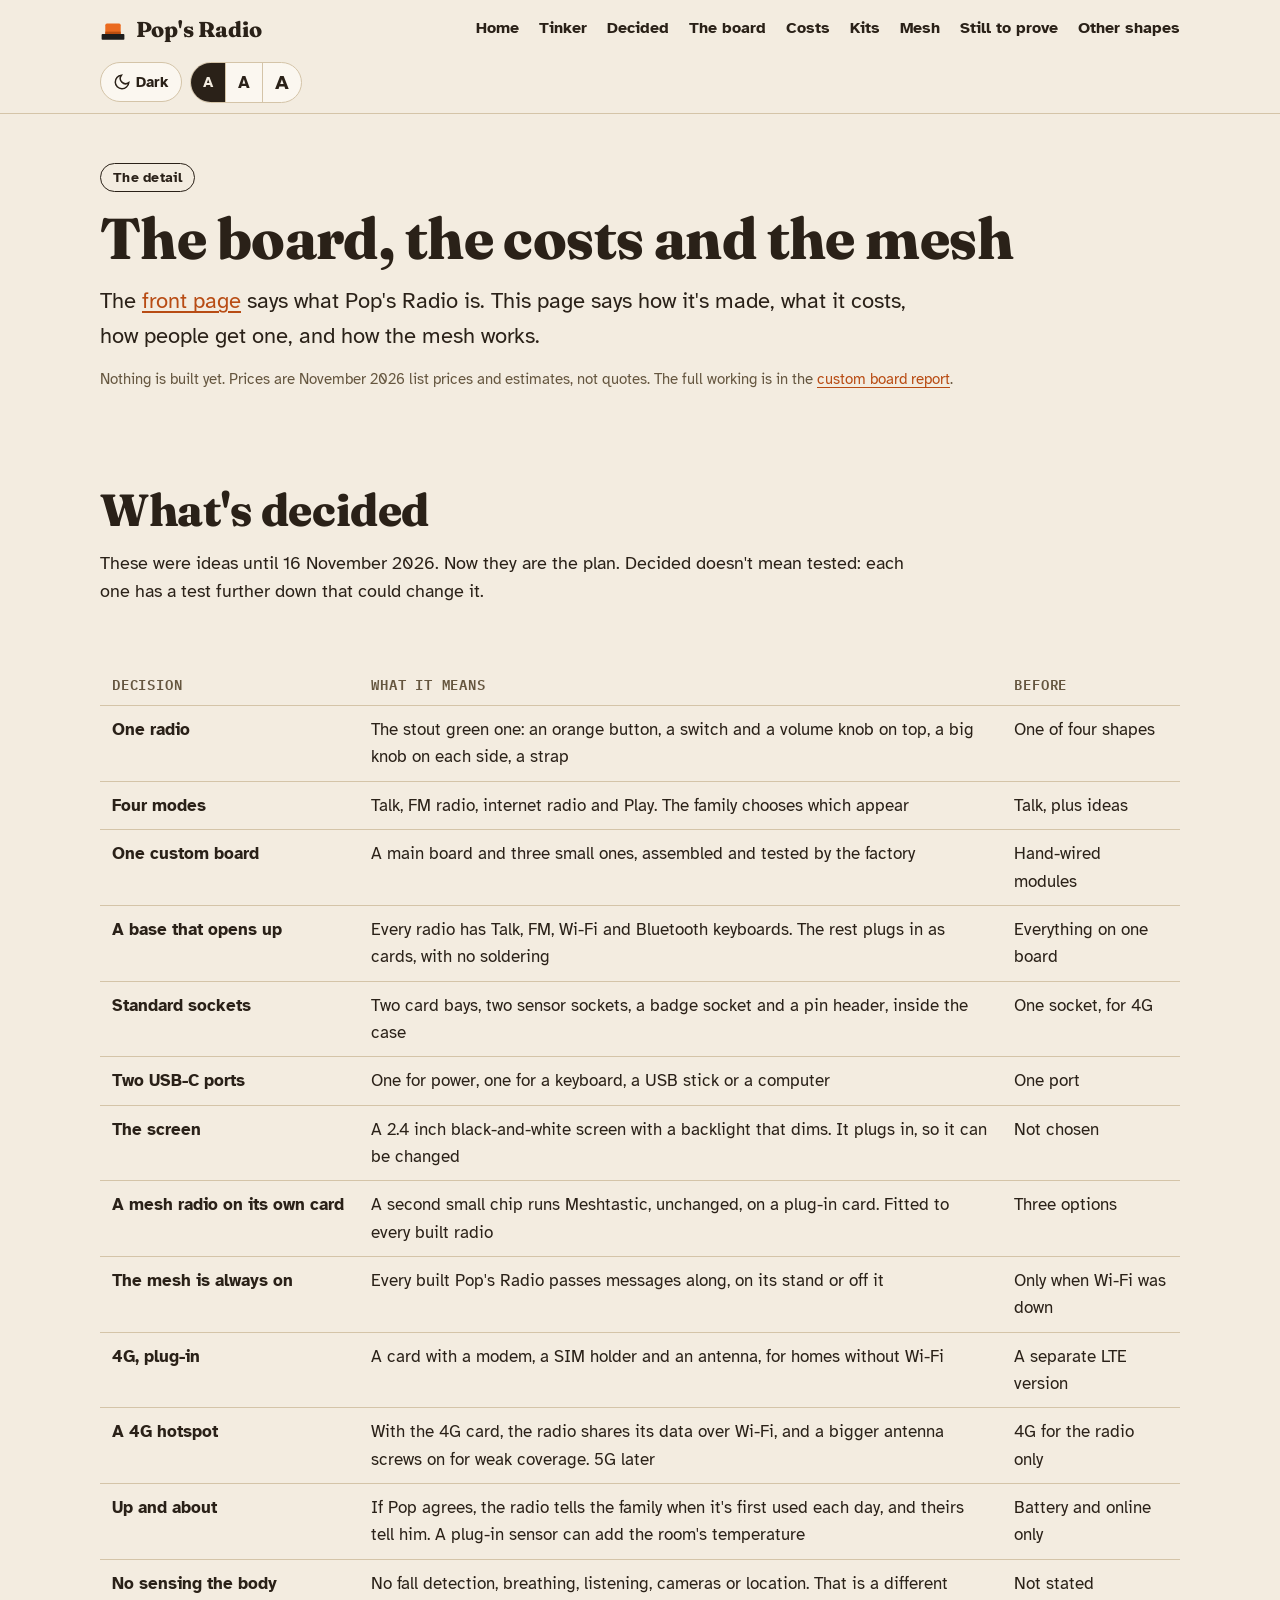
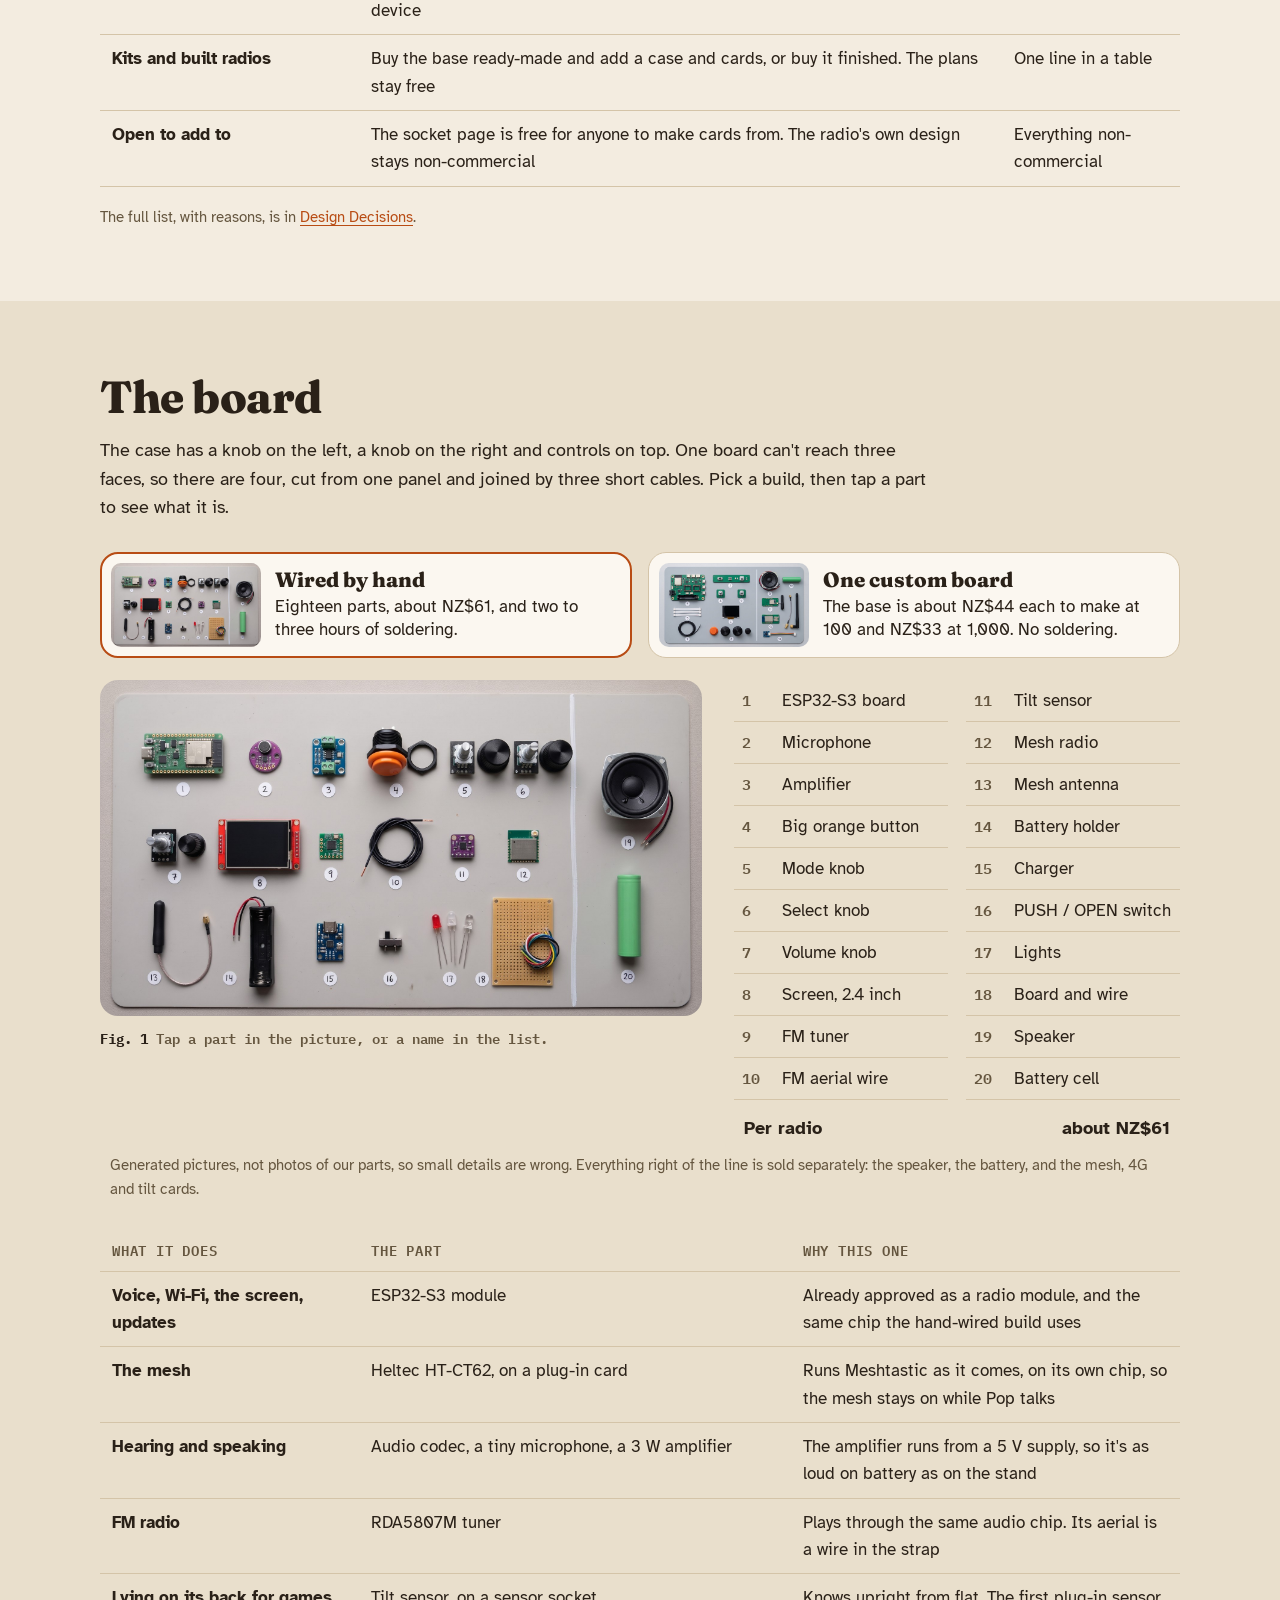
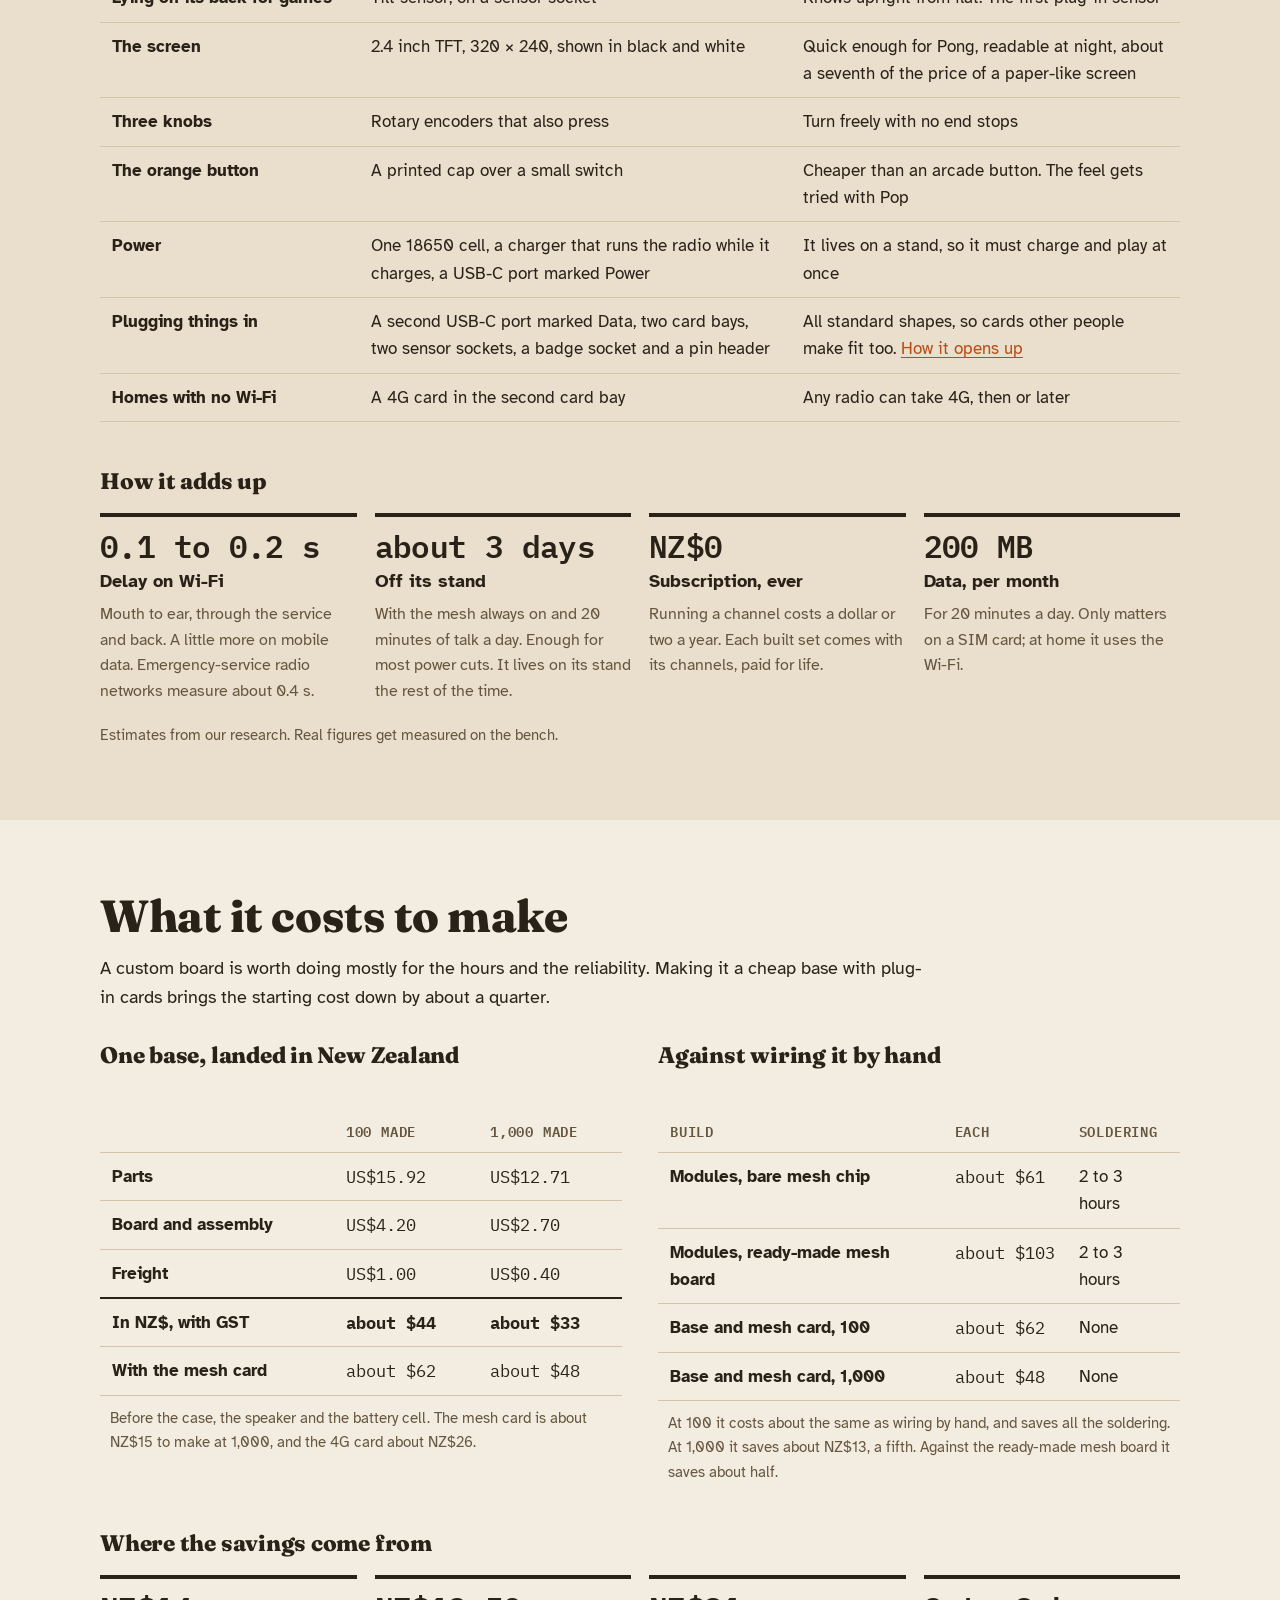
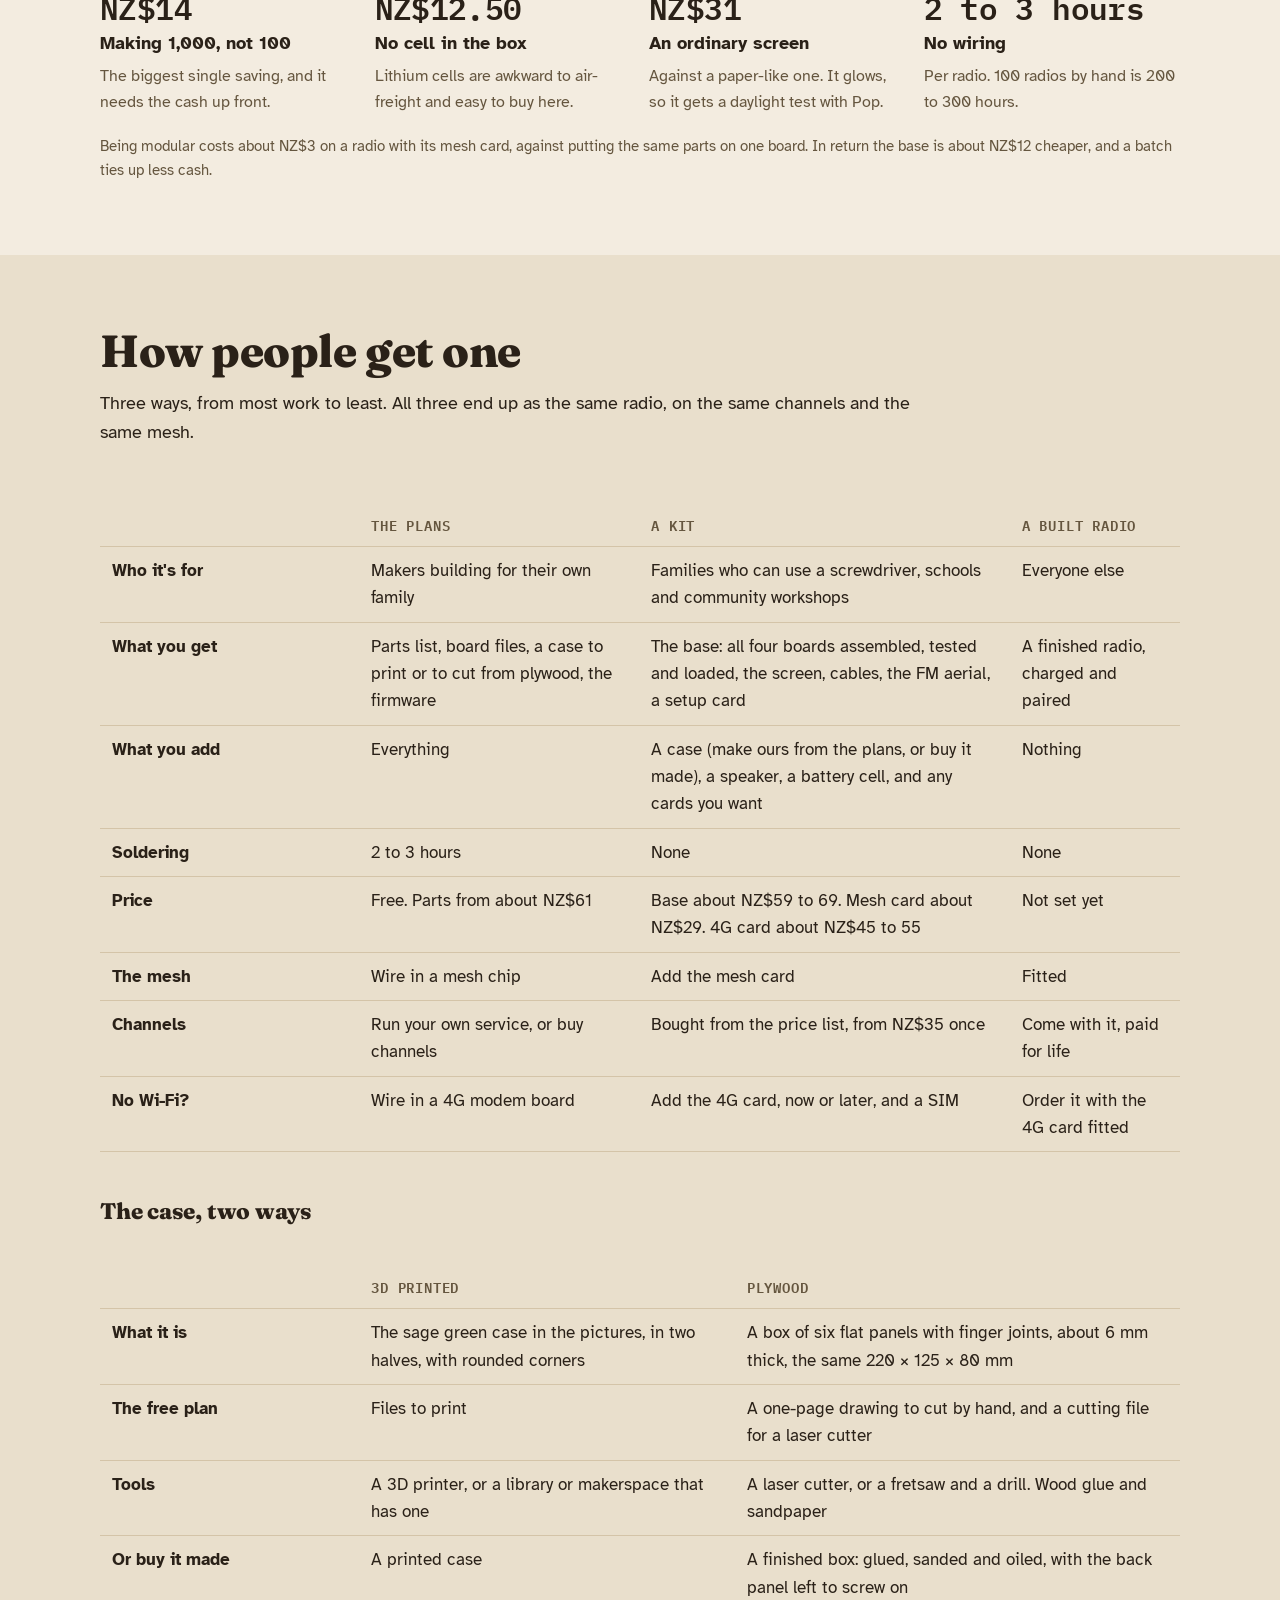
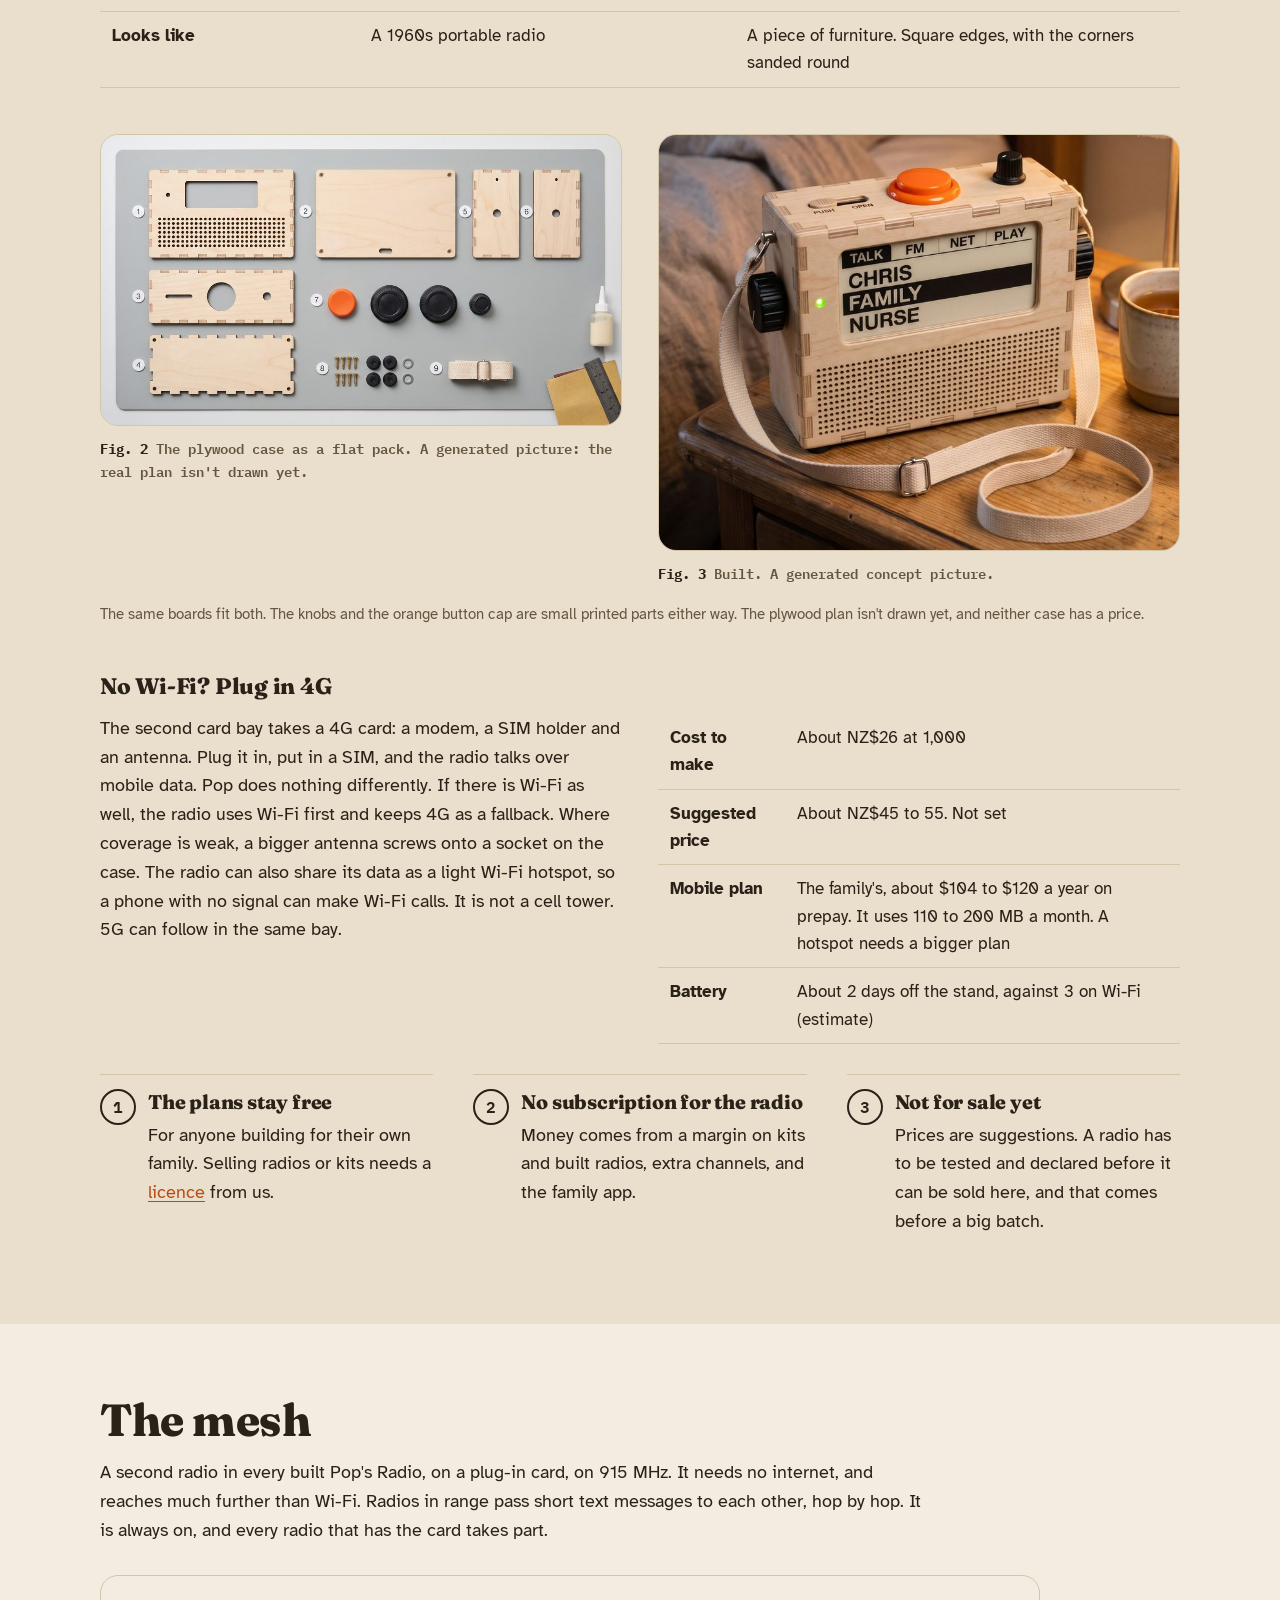
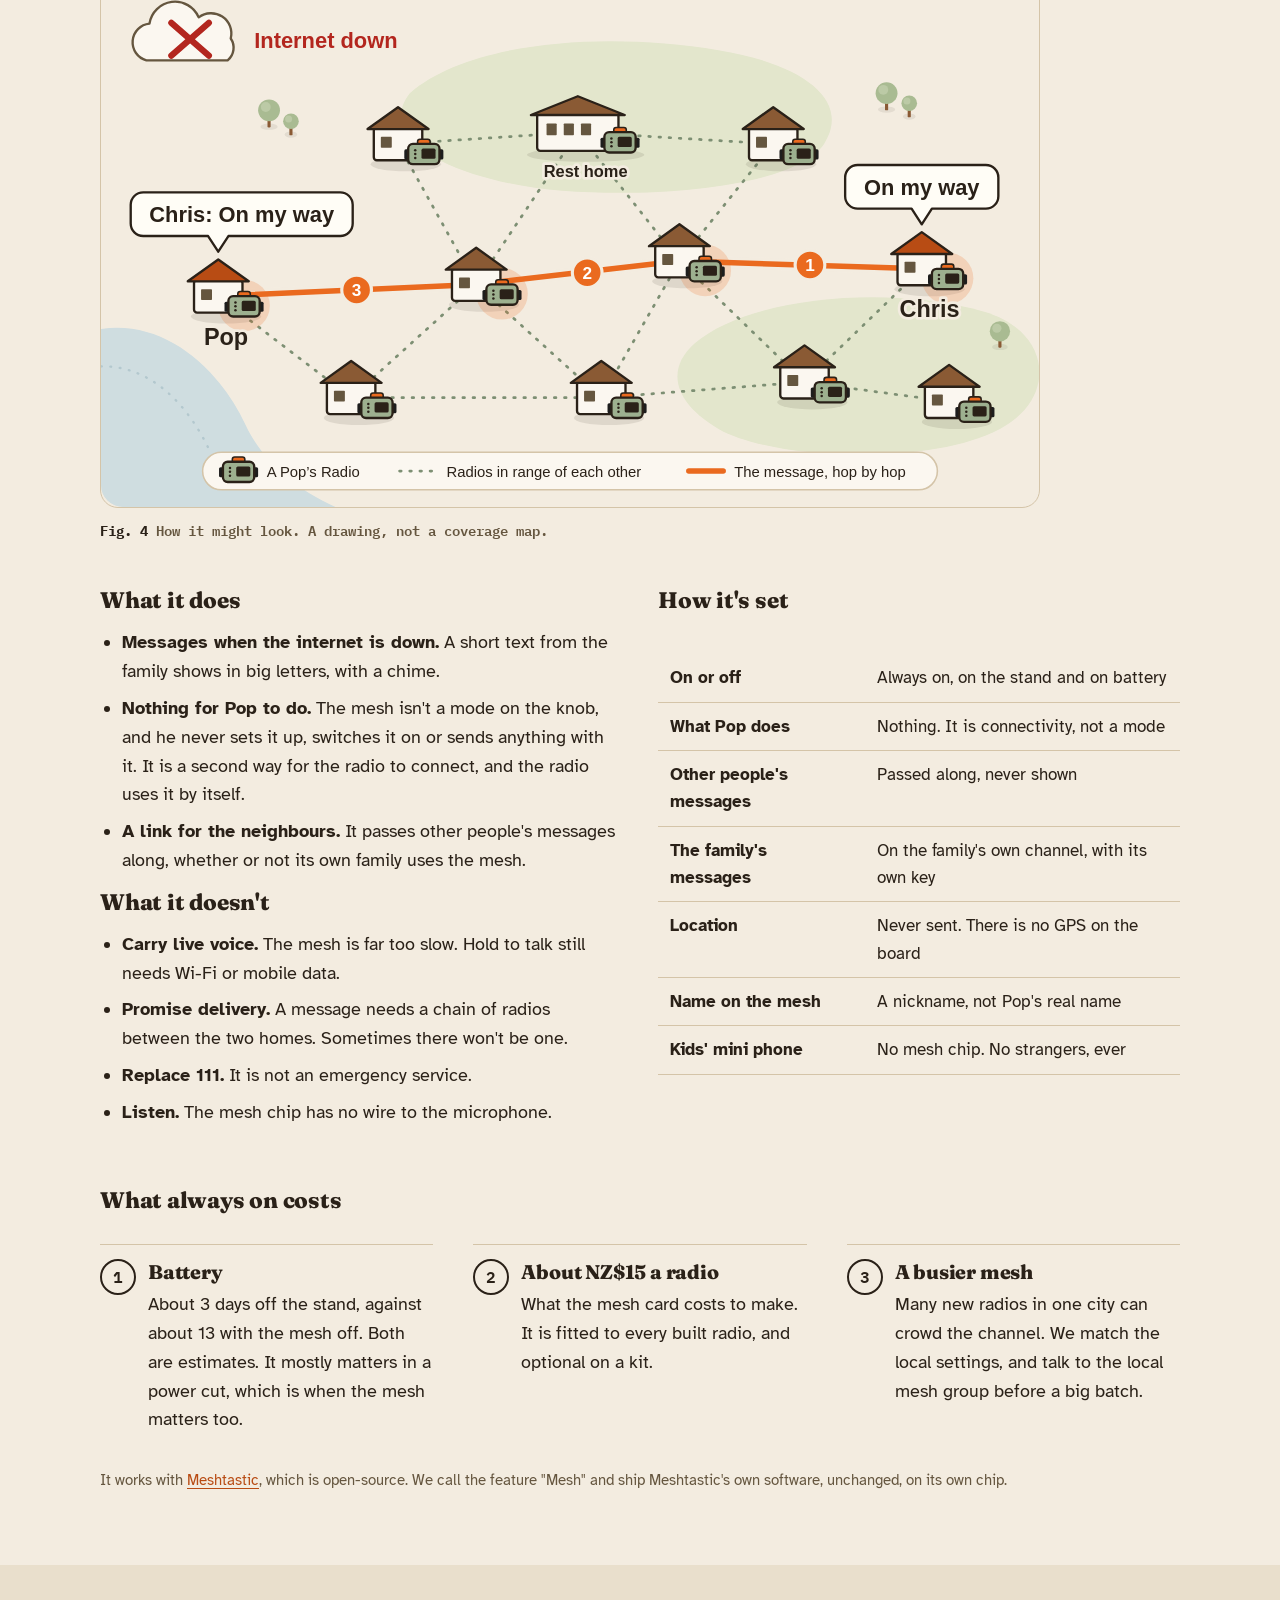
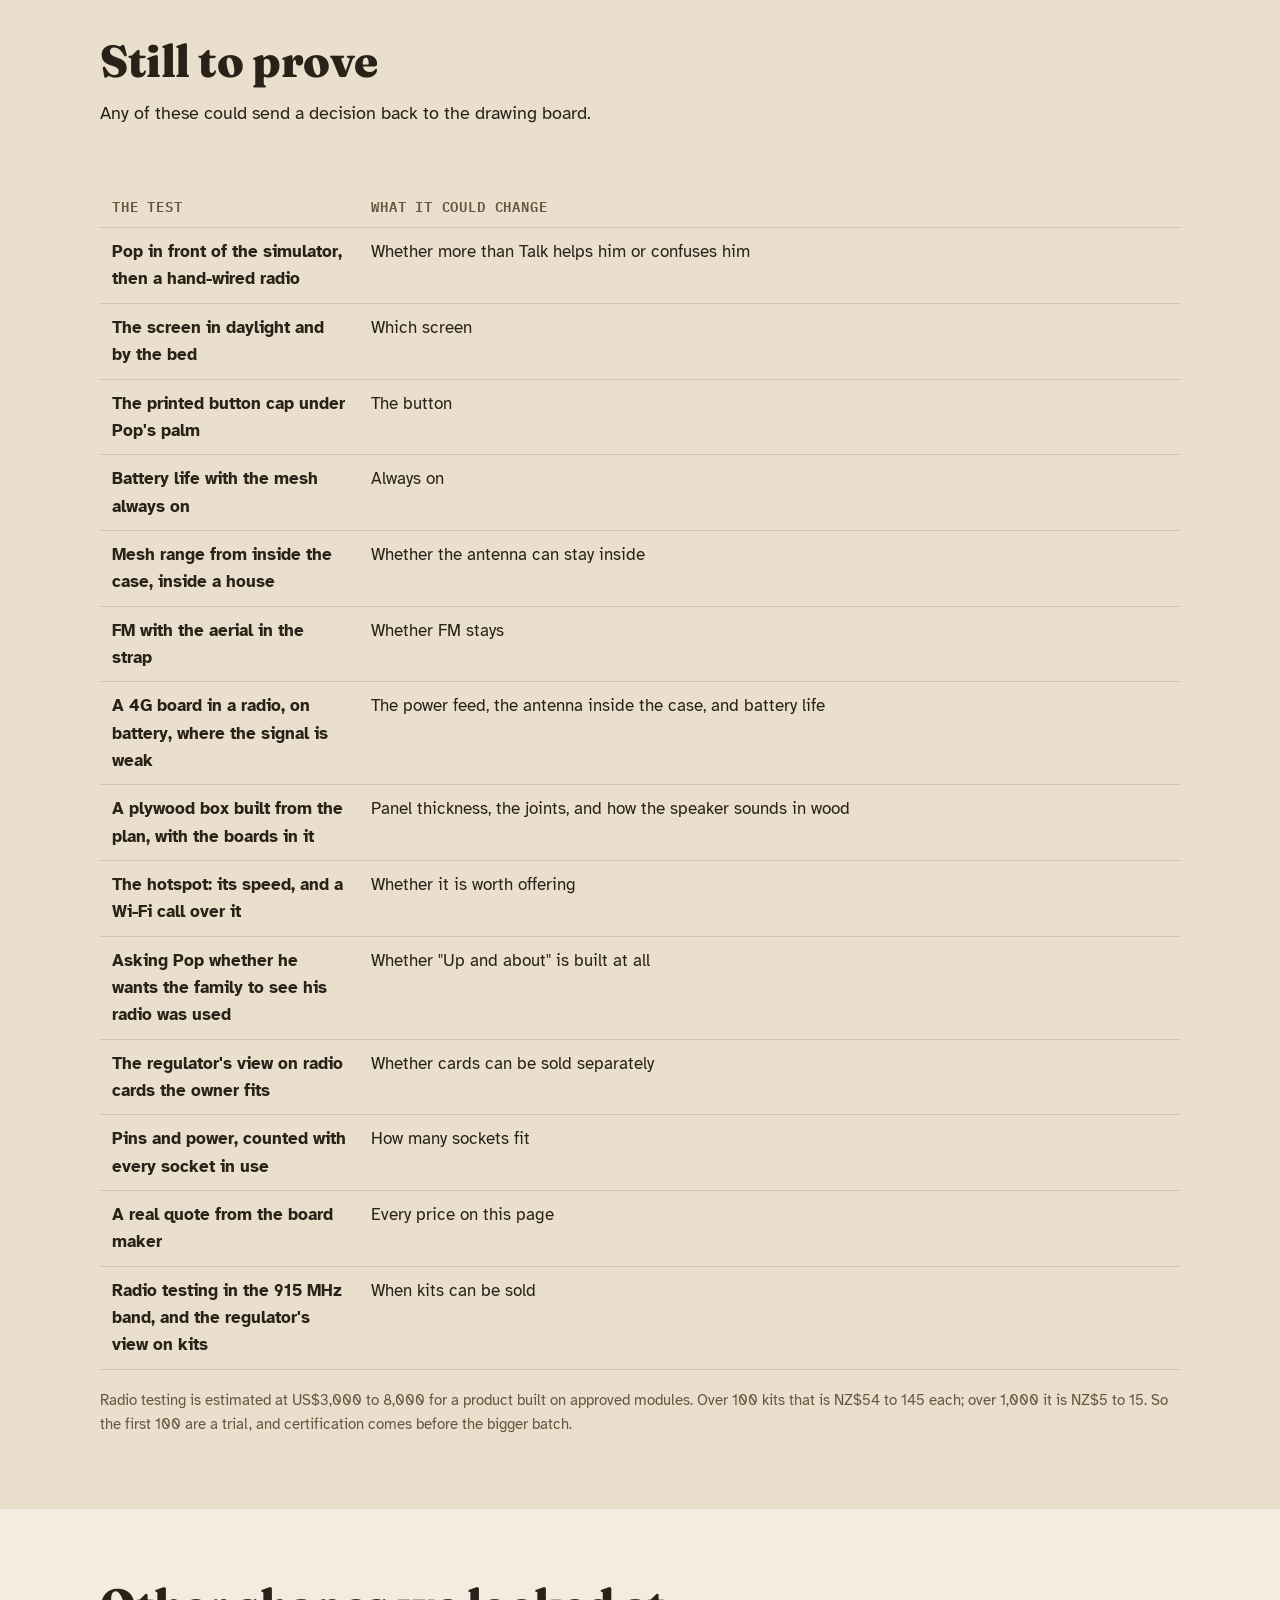
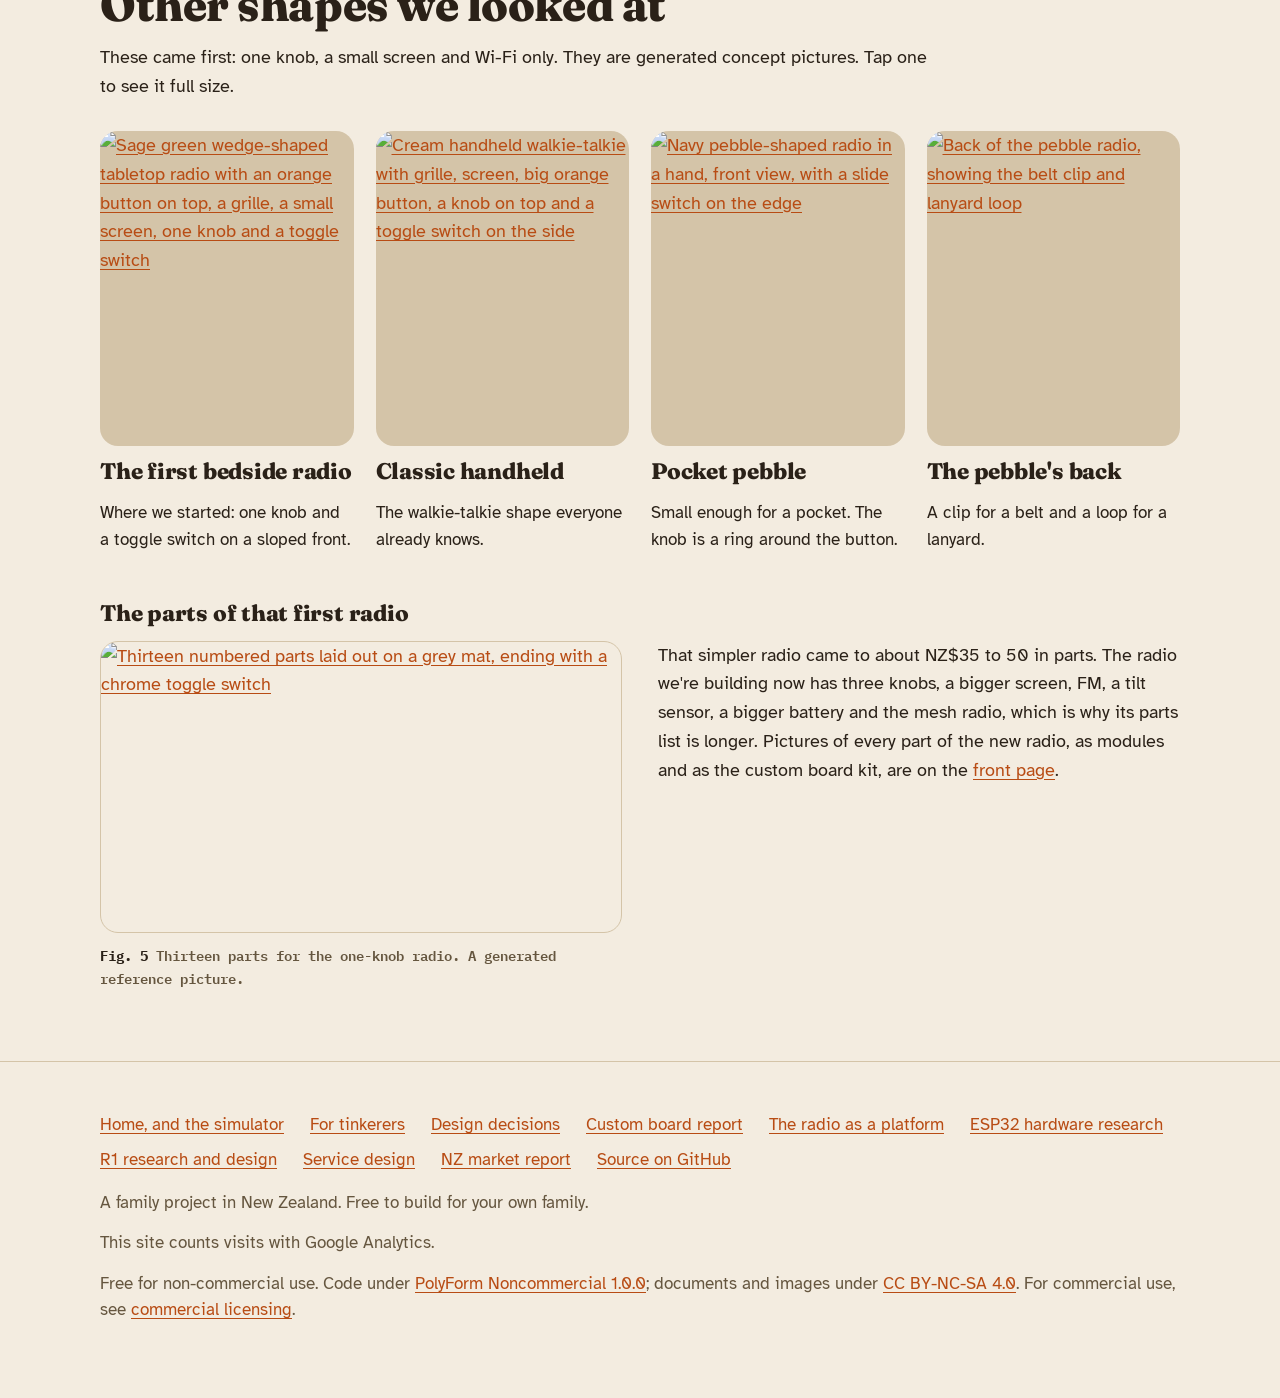
==== commit 370c553e: "Decisions 25 to 27: looking out for Pop Build 'Up and about' in software, off until Pop agrees and s" ====
--- a/build.html
+++ b/build.html
@@ -108,6 +108,8 @@
           <tr><td>The mesh is always on</td><td>Every built Pop's Radio passes messages along, on its stand or off it</td><td>Only when Wi-Fi was down</td></tr>
           <tr><td>4G, plug-in</td><td>A card with a modem, a SIM holder and an antenna, for homes without Wi-Fi</td><td>A separate LTE version</td></tr>
           <tr><td>A 4G hotspot</td><td>With the 4G card, the radio shares its data over Wi-Fi, and a bigger antenna screws on for weak coverage. 5G later</td><td>4G for the radio only</td></tr>
+          <tr><td>Up and about</td><td>If Pop agrees, the radio tells the family when it's first used each day, and theirs tell him. A plug-in sensor can add the room's temperature</td><td>Battery and online only</td></tr>
+          <tr><td>No sensing the body</td><td>No fall detection, breathing, listening, cameras or location. That is a different device</td><td>Not stated</td></tr>
           <tr><td>Kits and built radios</td><td>Buy the base ready-made and add a case and cards, or buy it finished. The plans stay free</td><td>One line in a table</td></tr>
           <tr><td>Open to add to</td><td>The socket page is free for anyone to make cards from. The radio's own design stays non-commercial</td><td>Everything non-commercial</td></tr>
         </tbody>
@@ -370,6 +372,7 @@
           <tr><td>A 4G board in a radio, on battery, where the signal is weak</td><td>The power feed, the antenna inside the case, and battery life</td></tr>
           <tr><td>A plywood box built from the plan, with the boards in it</td><td>Panel thickness, the joints, and how the speaker sounds in wood</td></tr>
           <tr><td>The hotspot: its speed, and a Wi-Fi call over it</td><td>Whether it is worth offering</td></tr>
+          <tr><td>Asking Pop whether he wants the family to see his radio was used</td><td>Whether "Up and about" is built at all</td></tr>
           <tr><td>The regulator's view on radio cards the owner fits</td><td>Whether cards can be sold separately</td></tr>
           <tr><td>Pins and power, counted with every socket in use</td><td>How many sockets fit</td></tr>
           <tr><td>A real quote from the board maker</td><td>Every price on this page</td></tr>
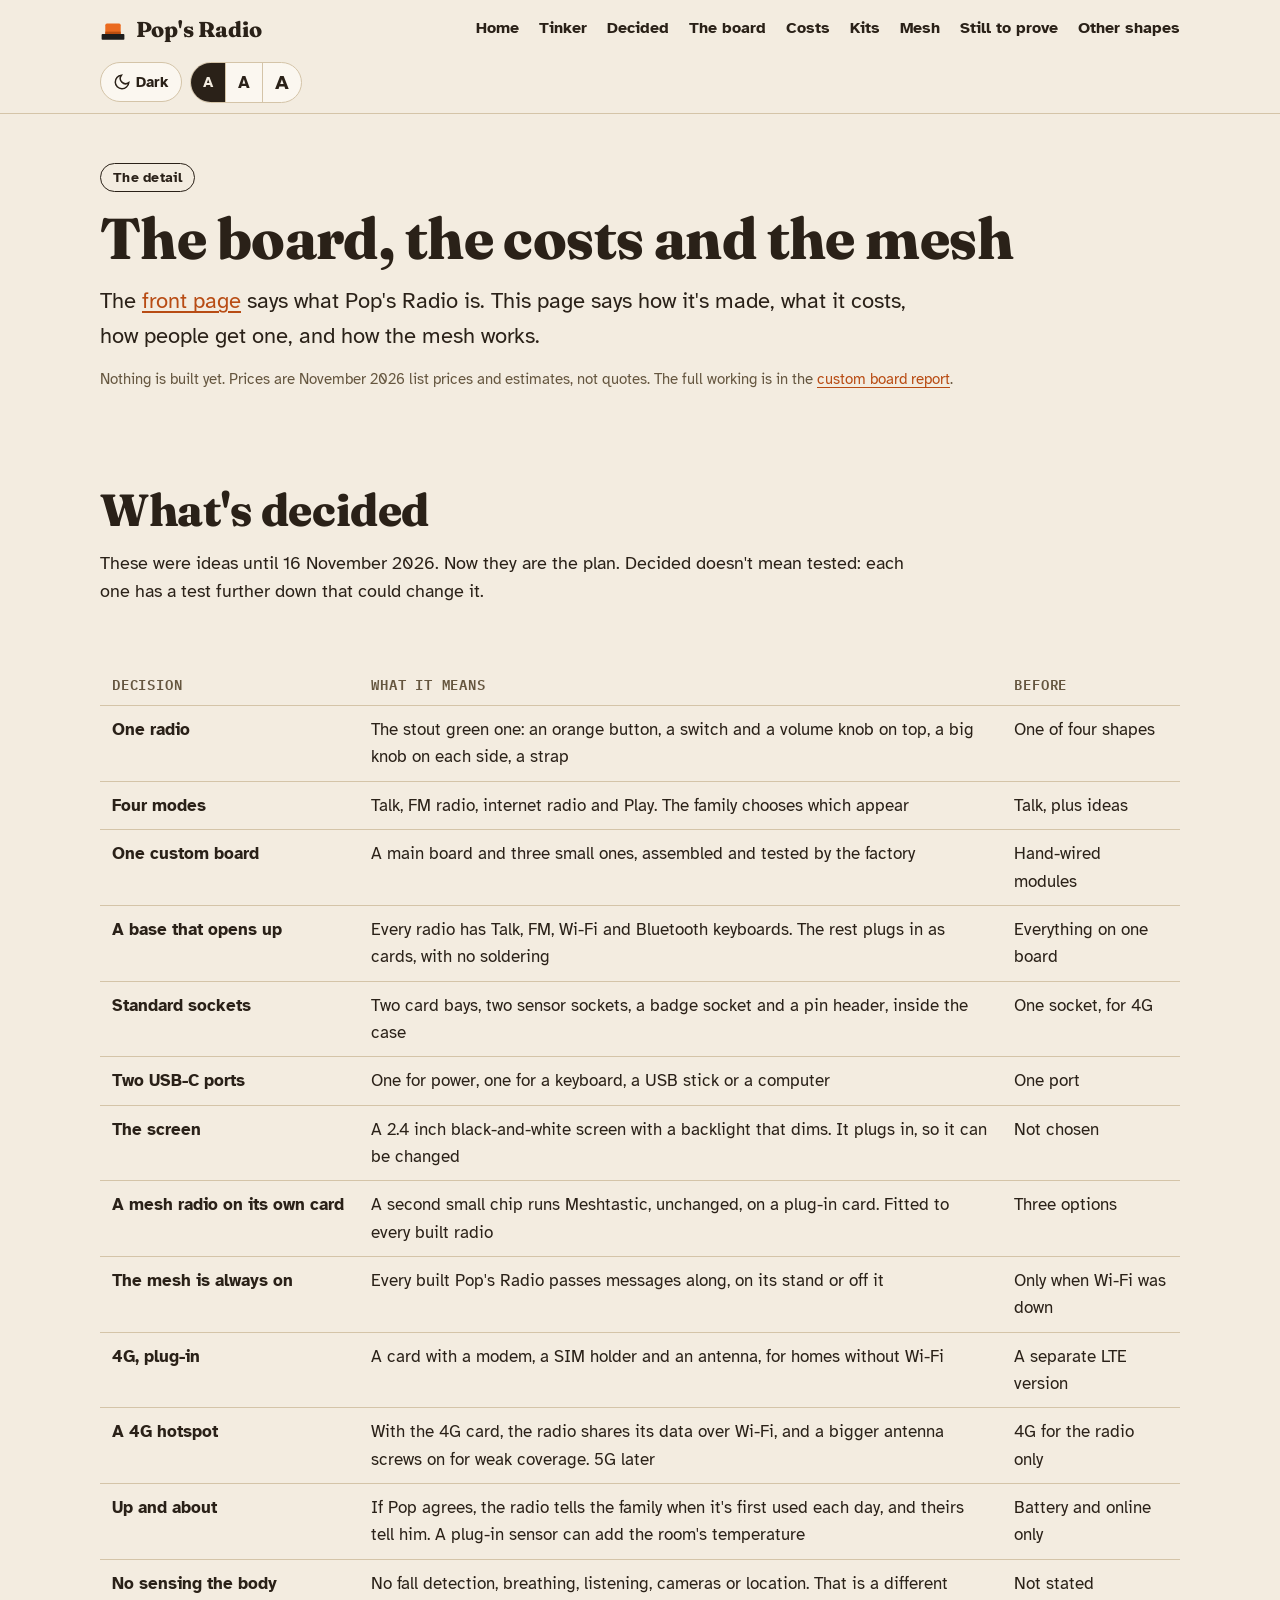
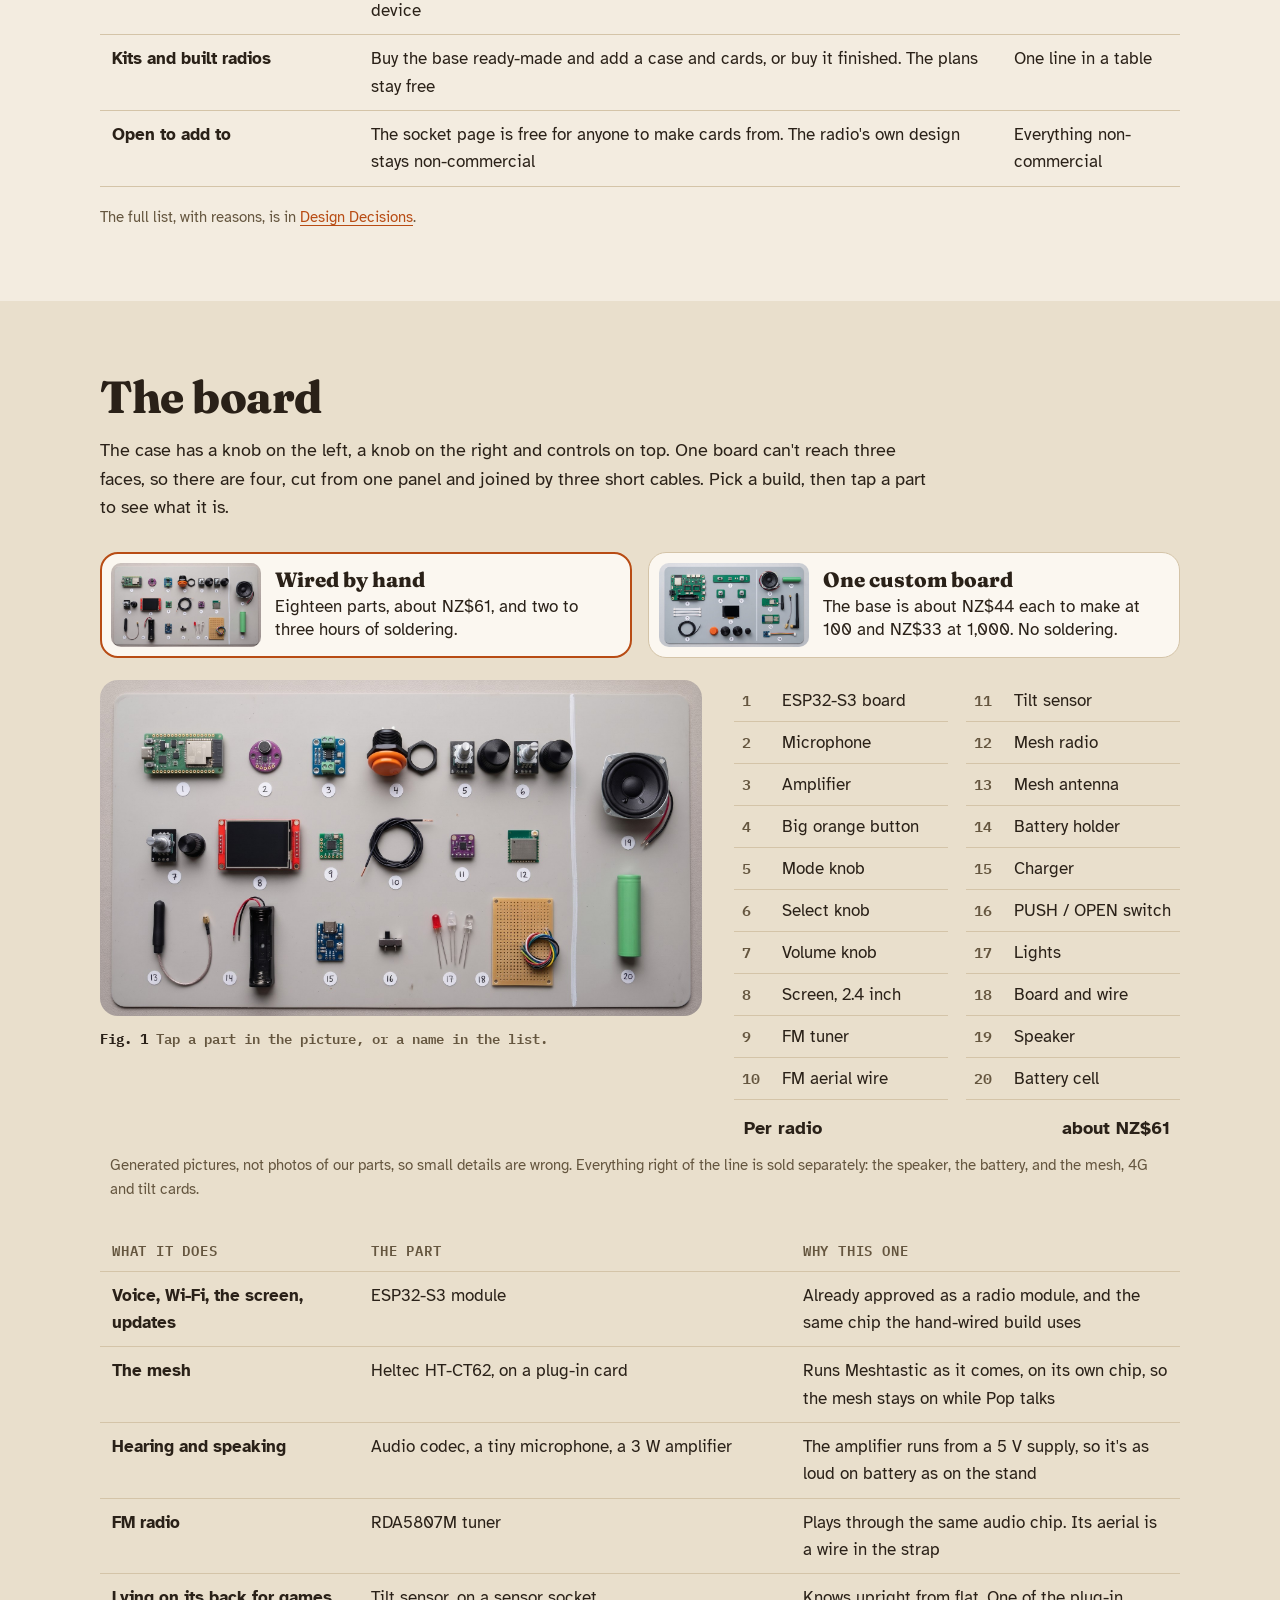
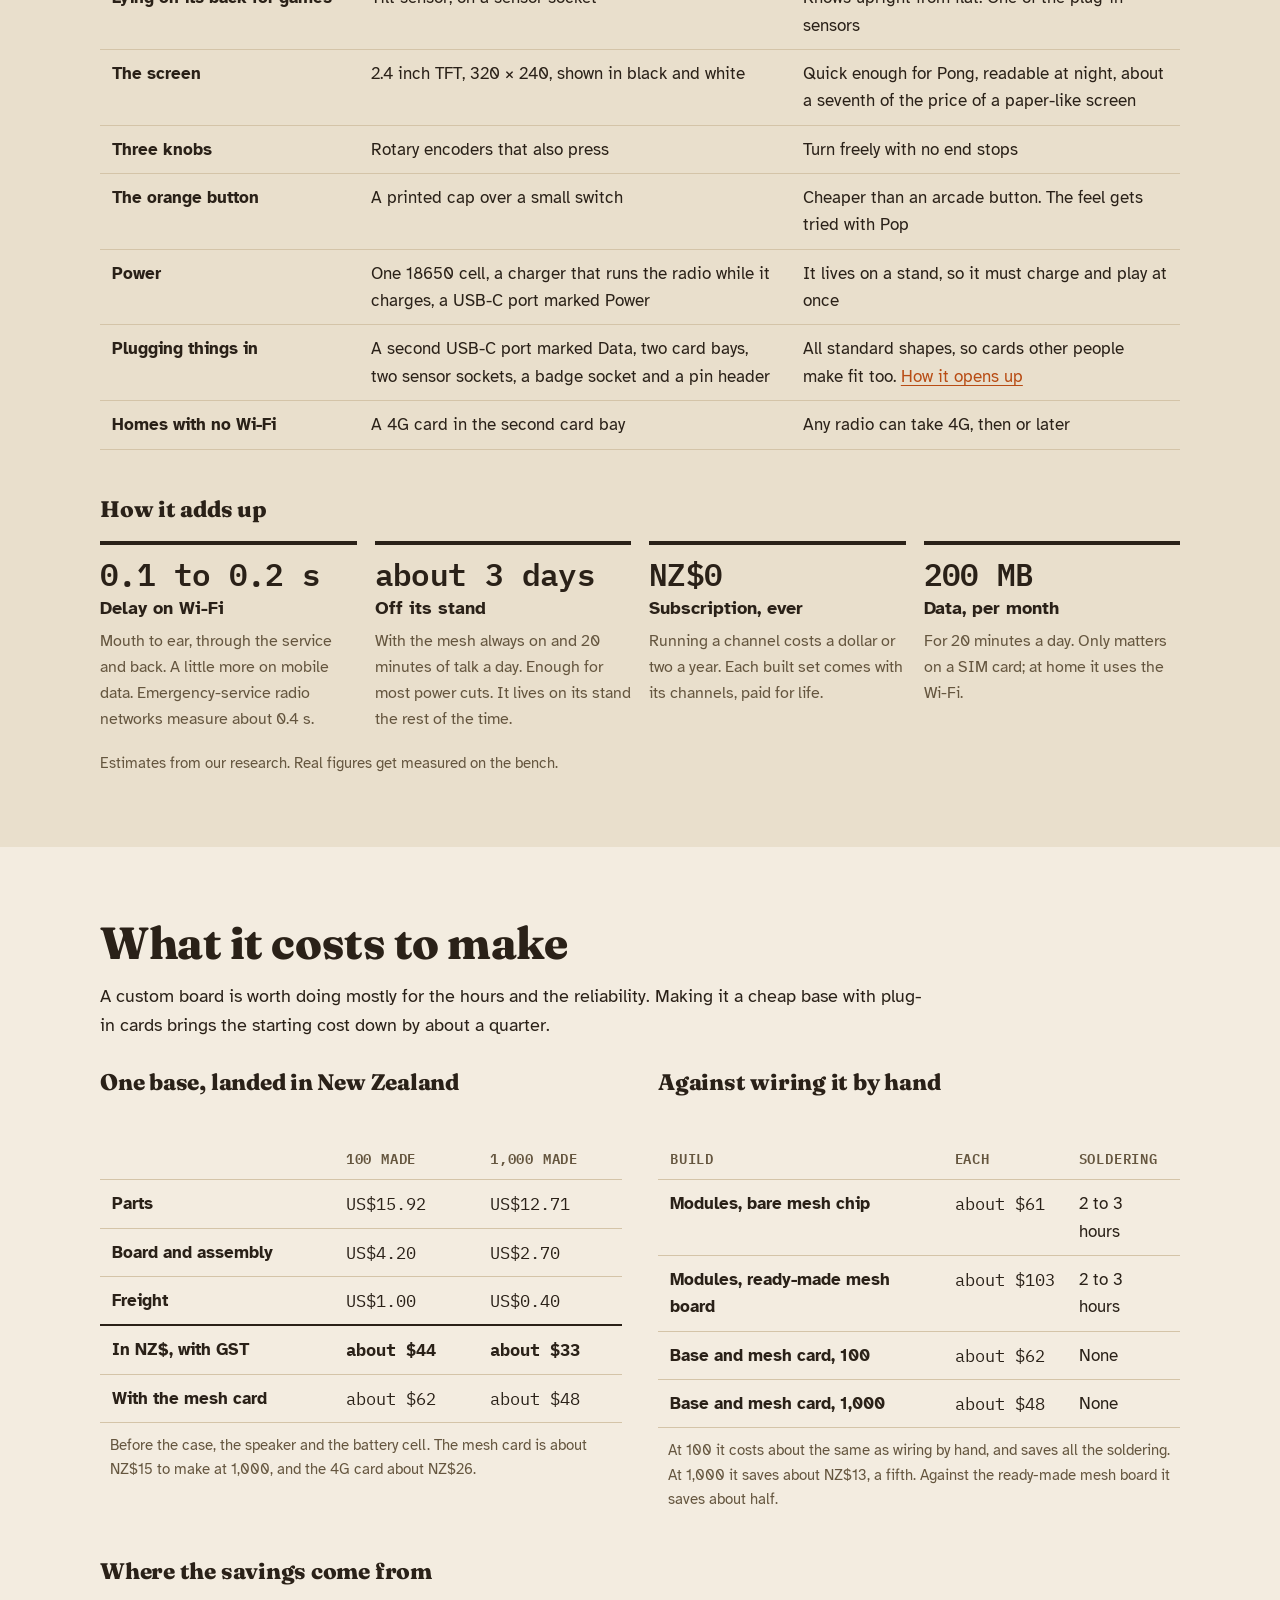
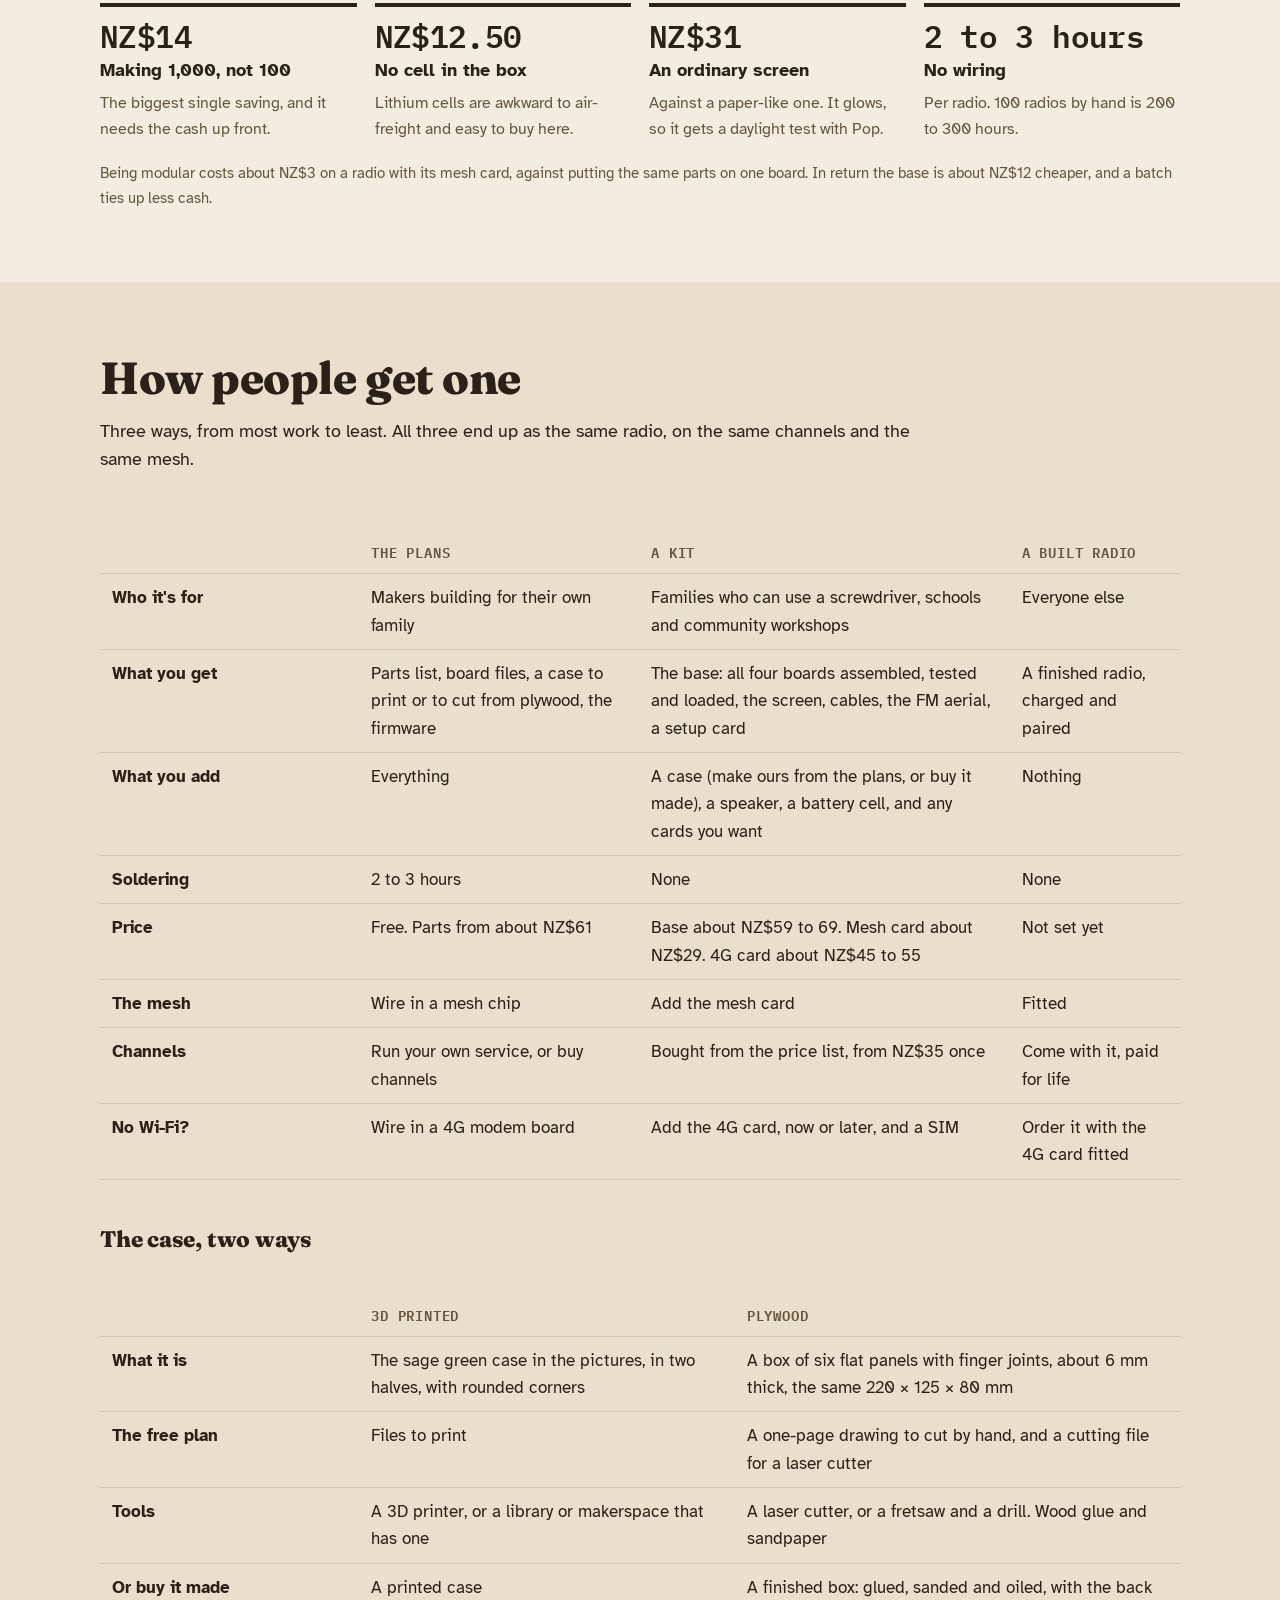
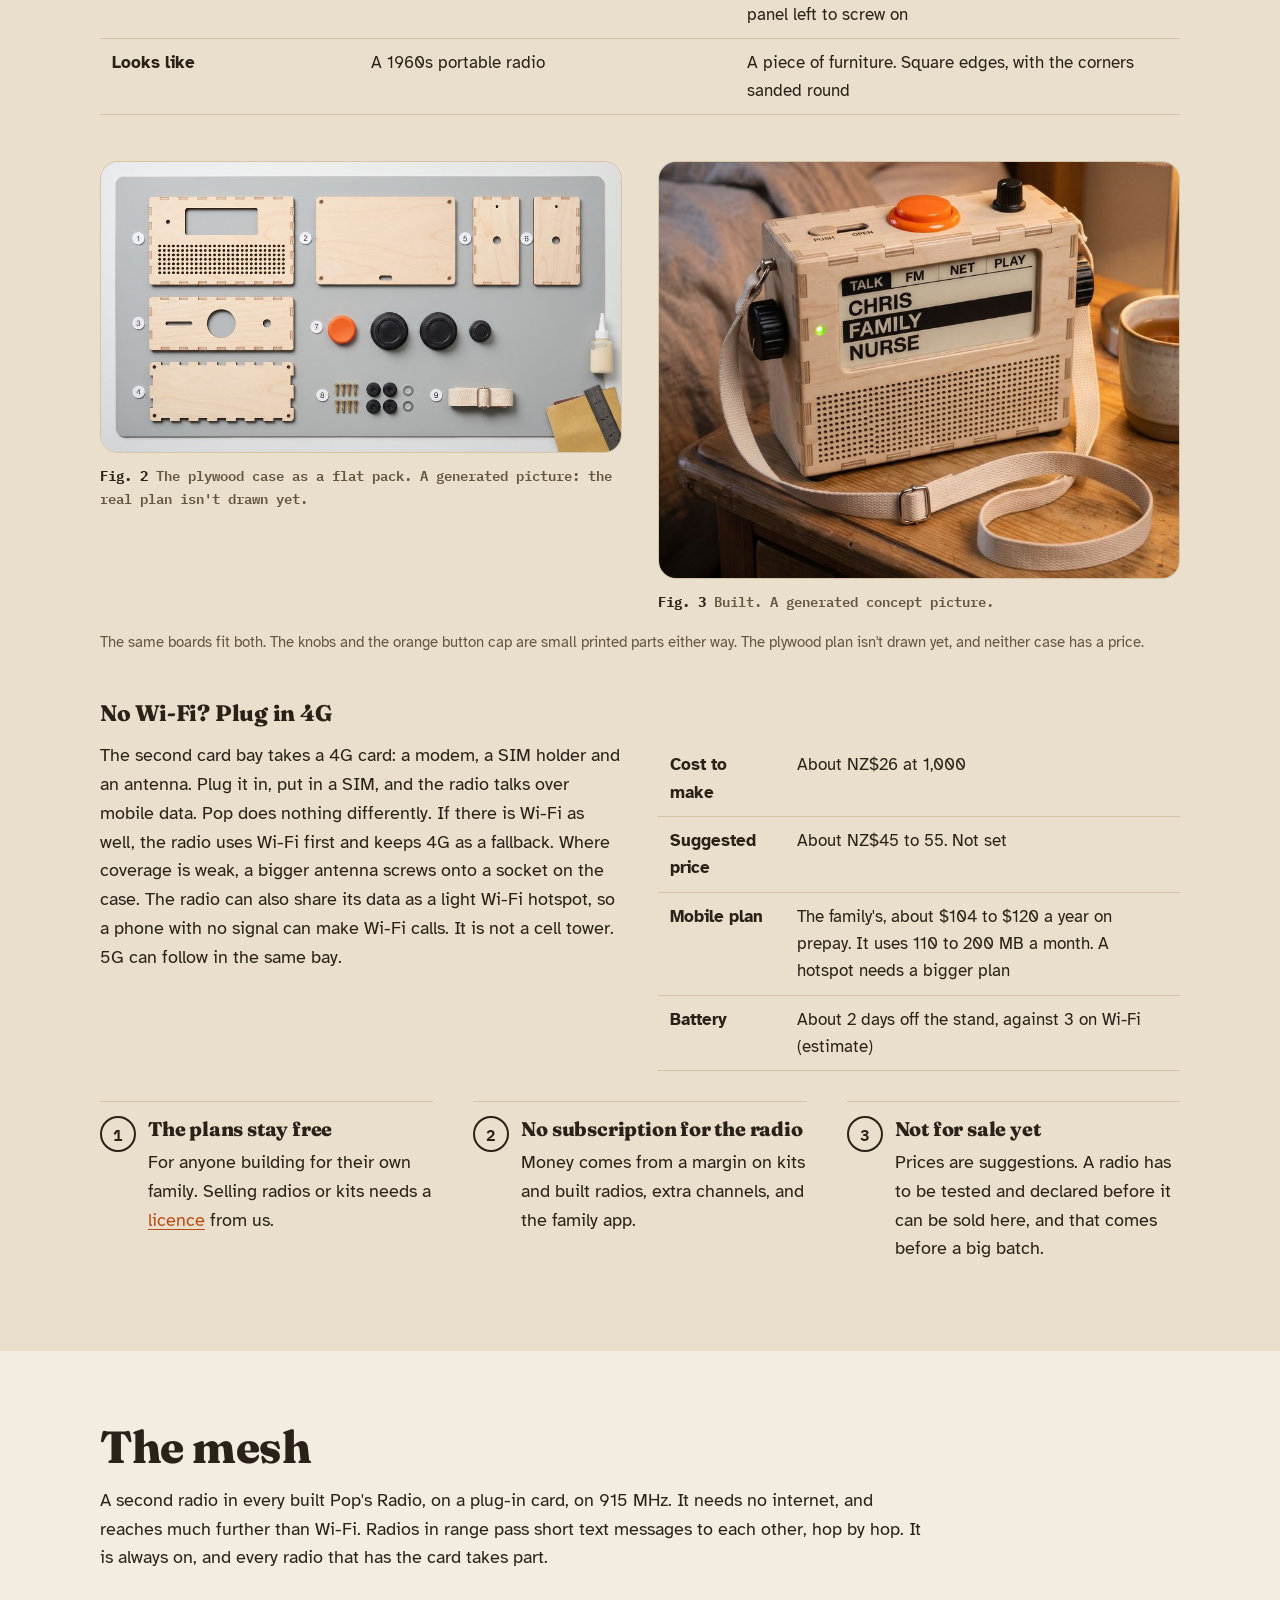
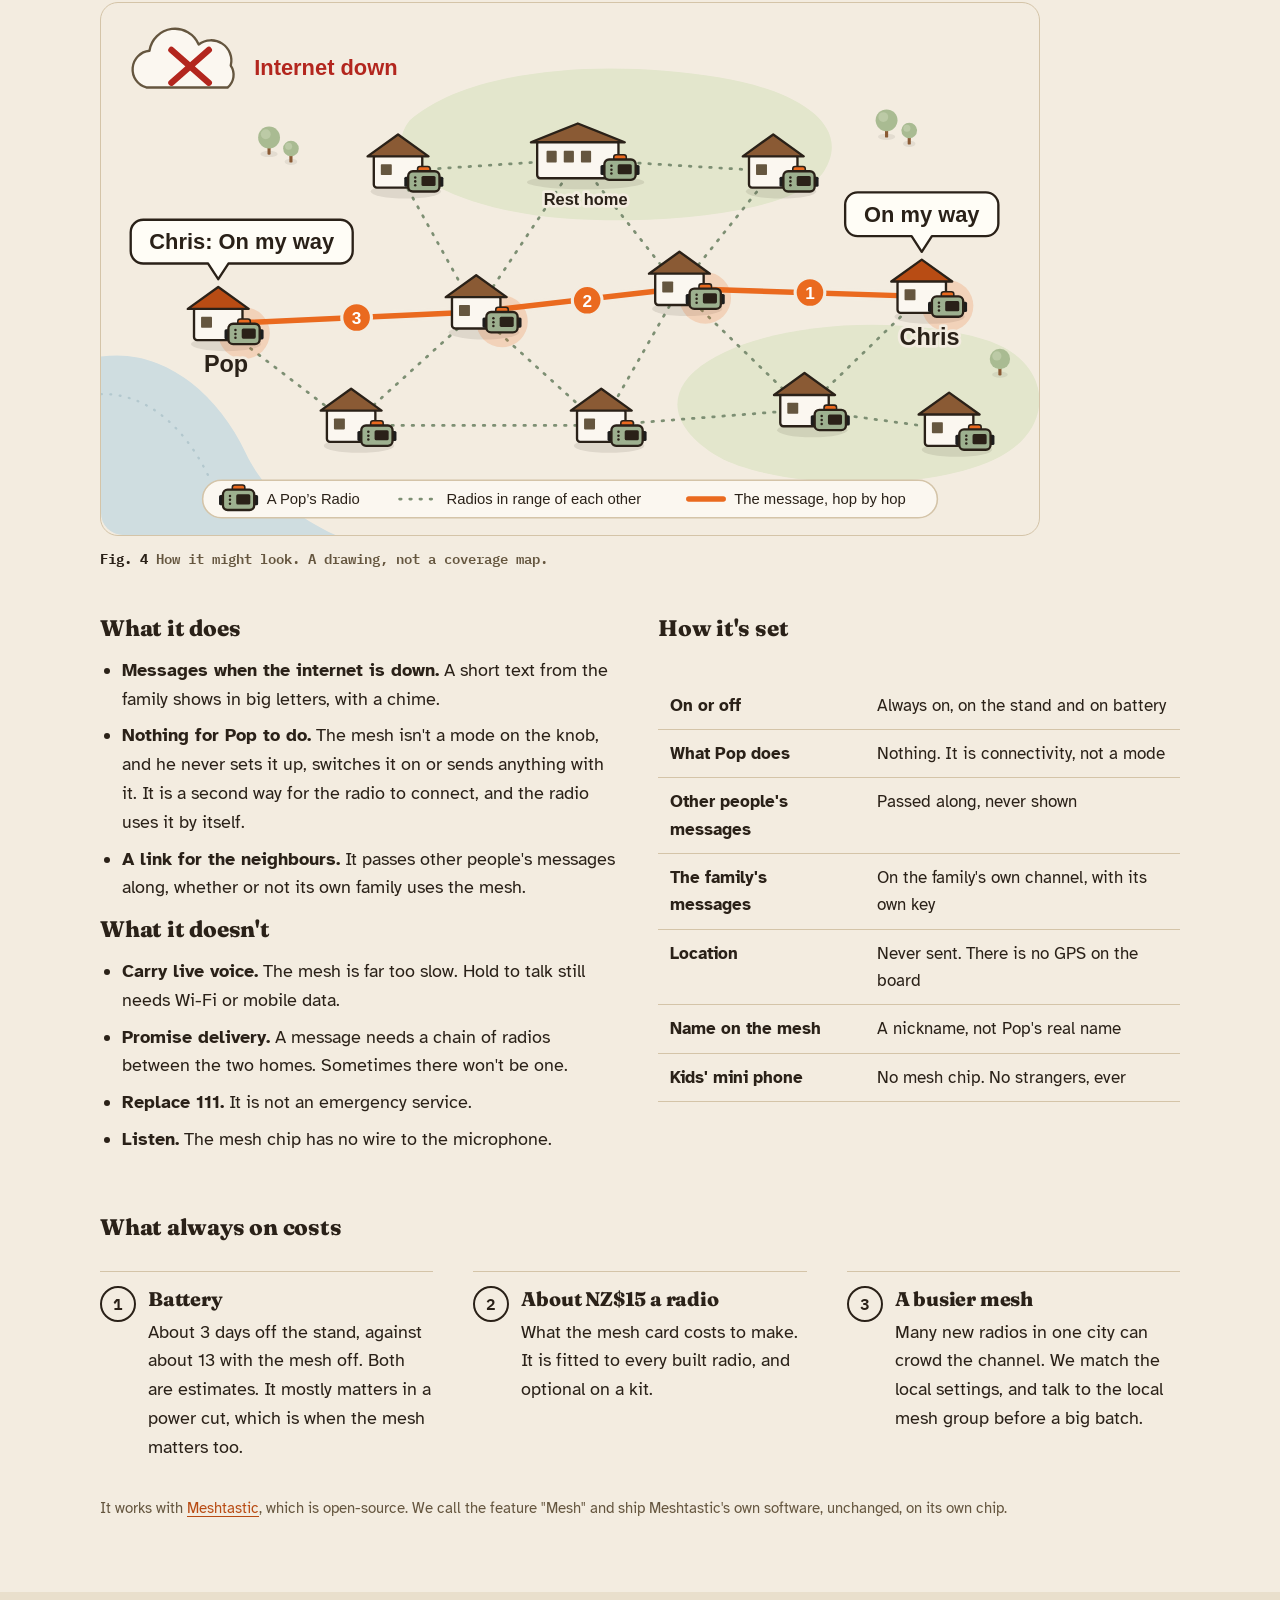
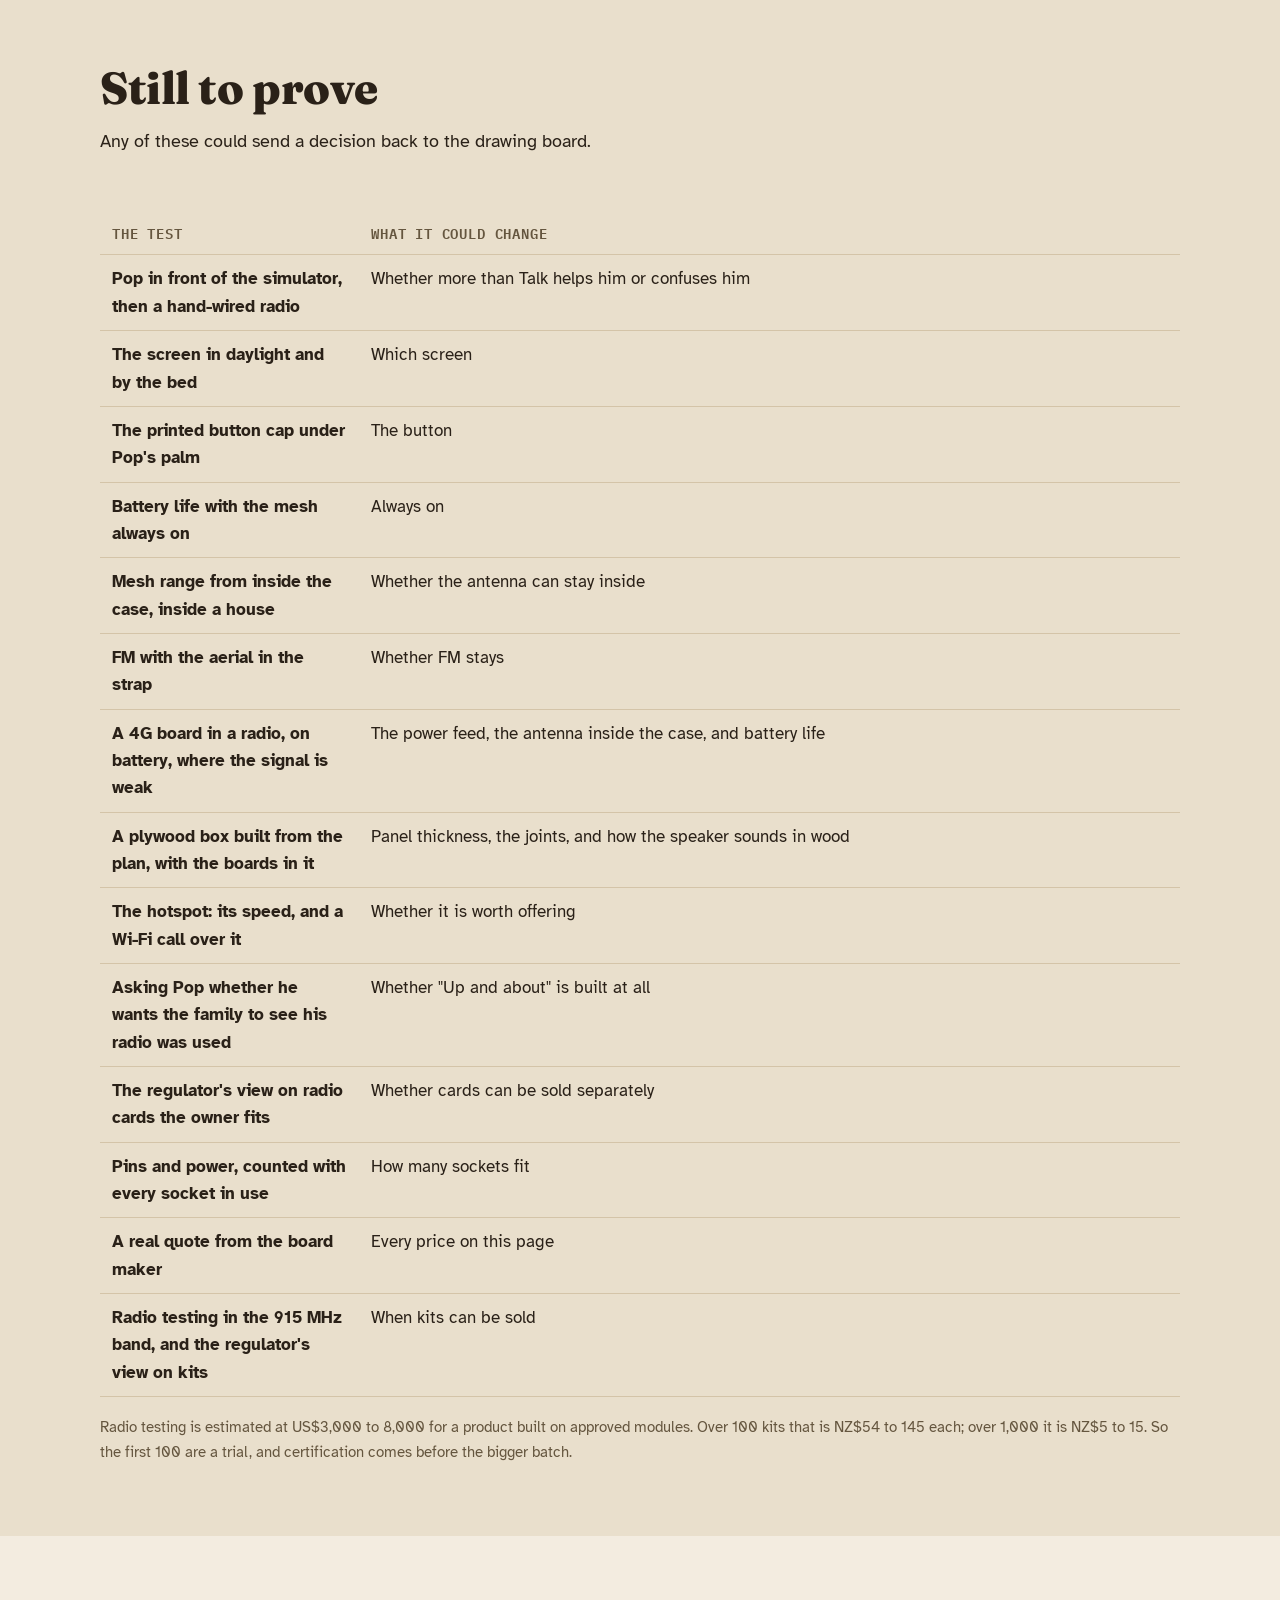
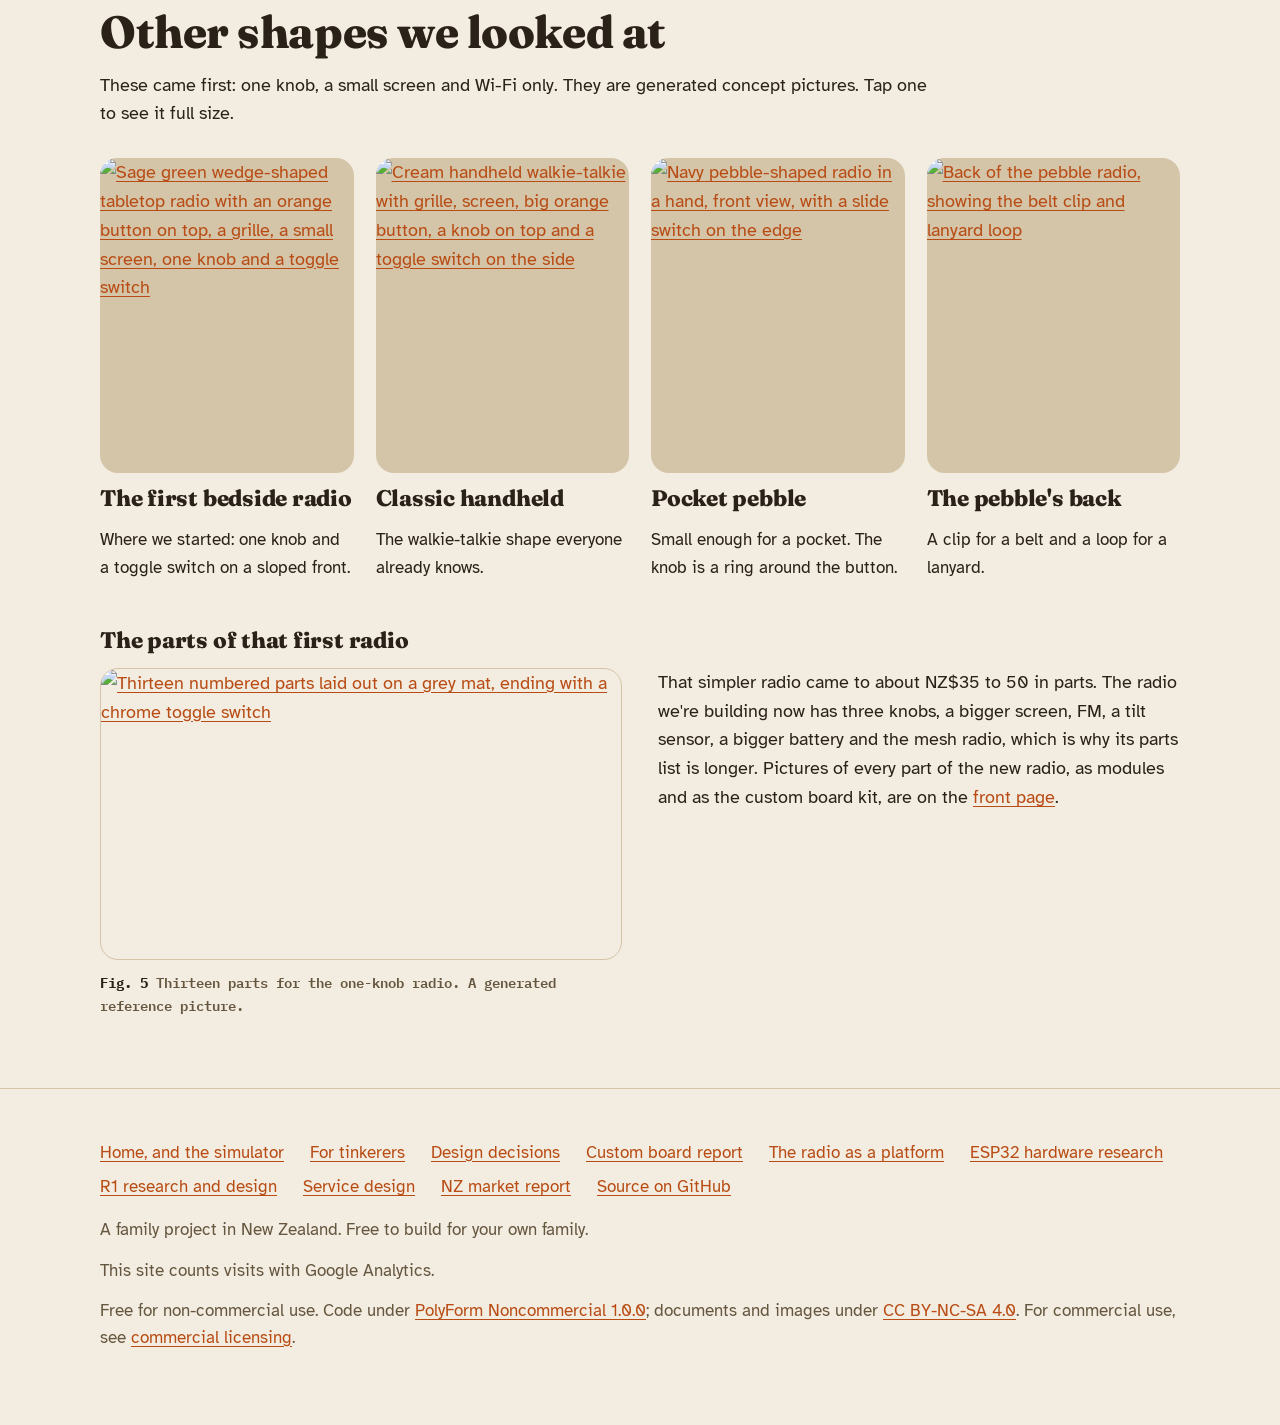
==== commit 61c25a12: "Tinkerer page: SENSORS card, with every sensor on the table Replace the TILT card with one listing a" ====
--- a/build.html
+++ b/build.html
@@ -158,7 +158,7 @@
           <tr><td>The mesh</td><td>Heltec HT-CT62, on a plug-in card</td><td>Runs Meshtastic as it comes, on its own chip, so the mesh stays on while Pop talks</td></tr>
           <tr><td>Hearing and speaking</td><td>Audio codec, a tiny microphone, a 3 W amplifier</td><td>The amplifier runs from a 5 V supply, so it's as loud on battery as on the stand</td></tr>
           <tr><td>FM radio</td><td>RDA5807M tuner</td><td>Plays through the same audio chip. Its aerial is a wire in the strap</td></tr>
-          <tr><td>Lying on its back for games</td><td>Tilt sensor, on a sensor socket</td><td>Knows upright from flat. The first plug-in sensor</td></tr>
+          <tr><td>Lying on its back for games</td><td>Tilt sensor, on a sensor socket</td><td>Knows upright from flat. One of the plug-in sensors</td></tr>
           <tr><td>The screen</td><td>2.4 inch TFT, 320 × 240, shown in black and white</td><td>Quick enough for Pong, readable at night, about a seventh of the price of a paper-like screen</td></tr>
           <tr><td>Three knobs</td><td>Rotary encoders that also press</td><td>Turn freely with no end stops</td></tr>
           <tr><td>The orange button</td><td>A printed cap over a small switch</td><td>Cheaper than an arcade button. The feel gets tried with Pop</td></tr>
--- a/site.css
+++ b/site.css
@@ -242,6 +242,8 @@
 .casepic { display: block; margin: -24px -24px 20px; border-radius: var(--radius) var(--radius) 0 0; overflow: hidden; }
 .casepic img { display: block; width: 100%; height: auto; aspect-ratio: 5 / 4; object-fit: cover; object-position: 50% 70%; }
 .modes.three .mode p { margin: 0; font-size: 0.95rem; }
+.mode .plain { margin: 8px 0 0; font-size: 0.92rem; }
+.mode .plain li { margin-bottom: 4px; }
 #inside .cmp td:first-child { width: auto; }
 
 /* ============ Picture gallery ============ */
